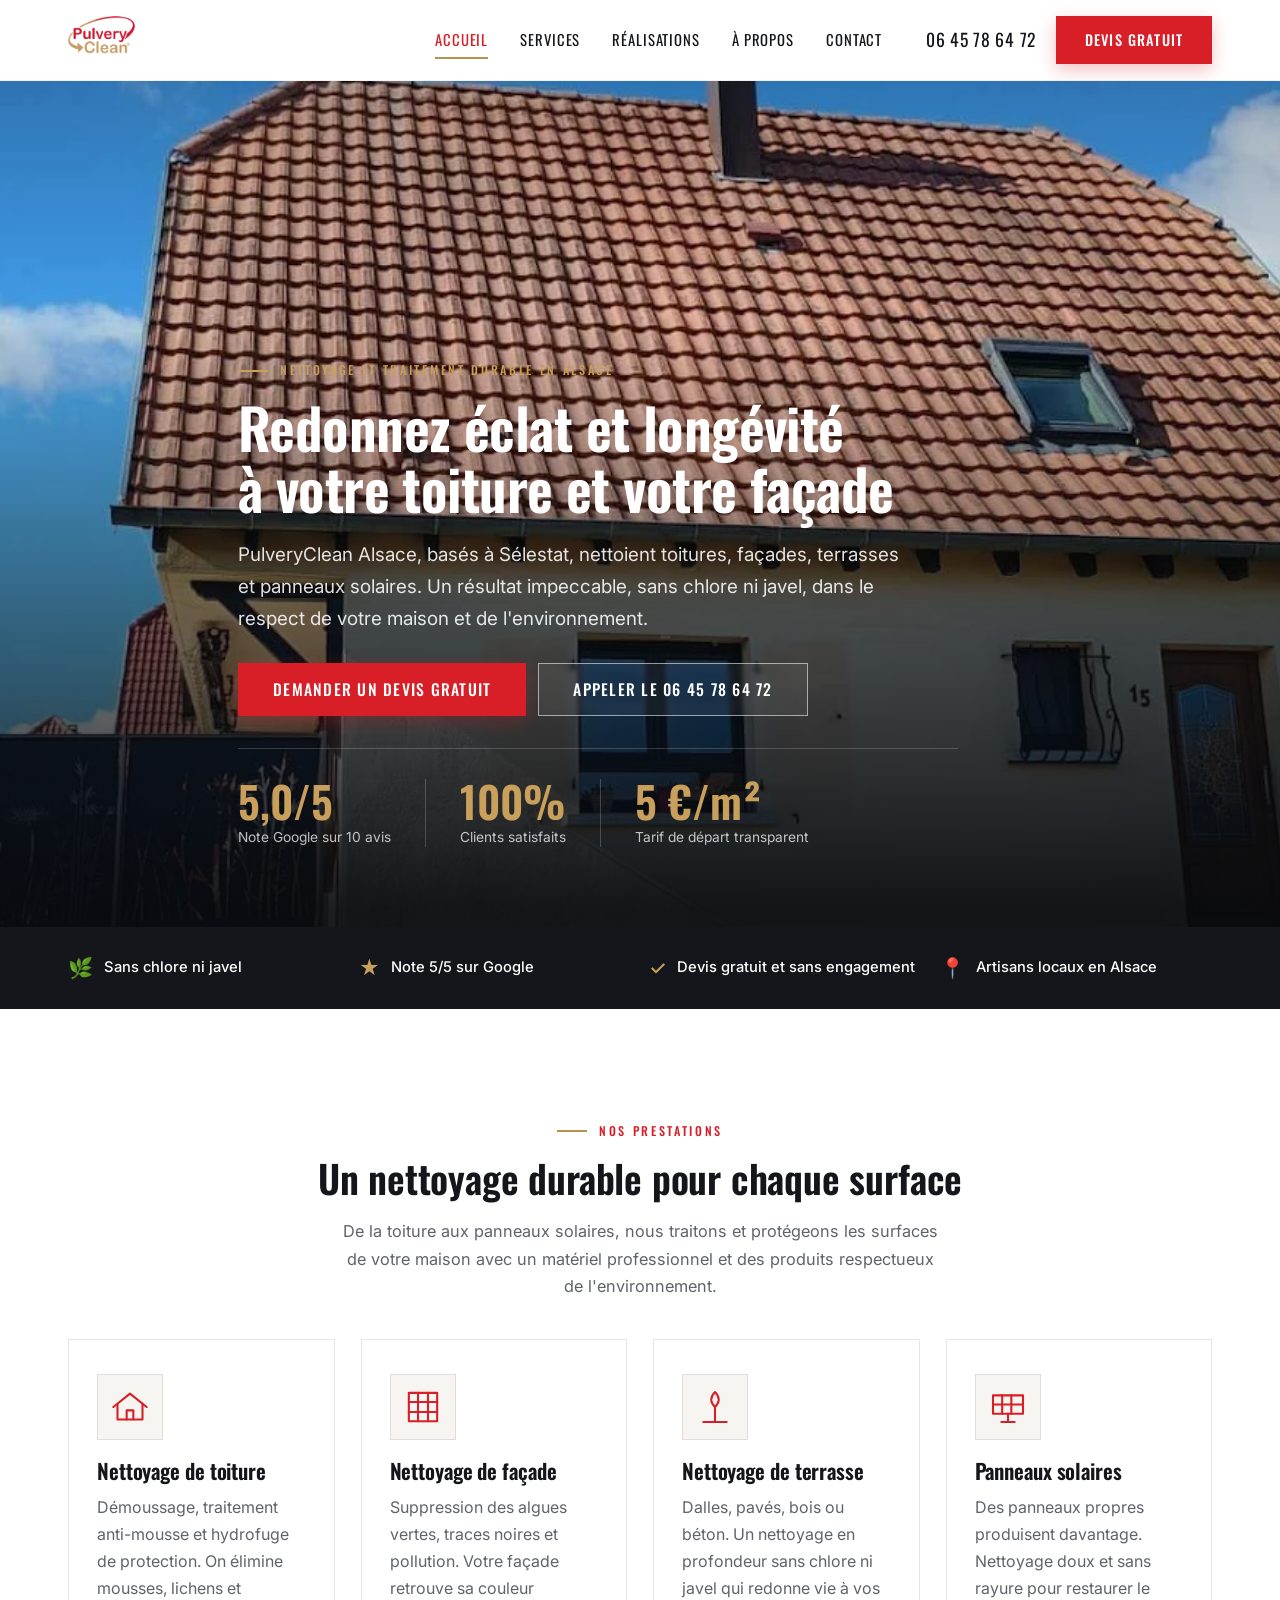
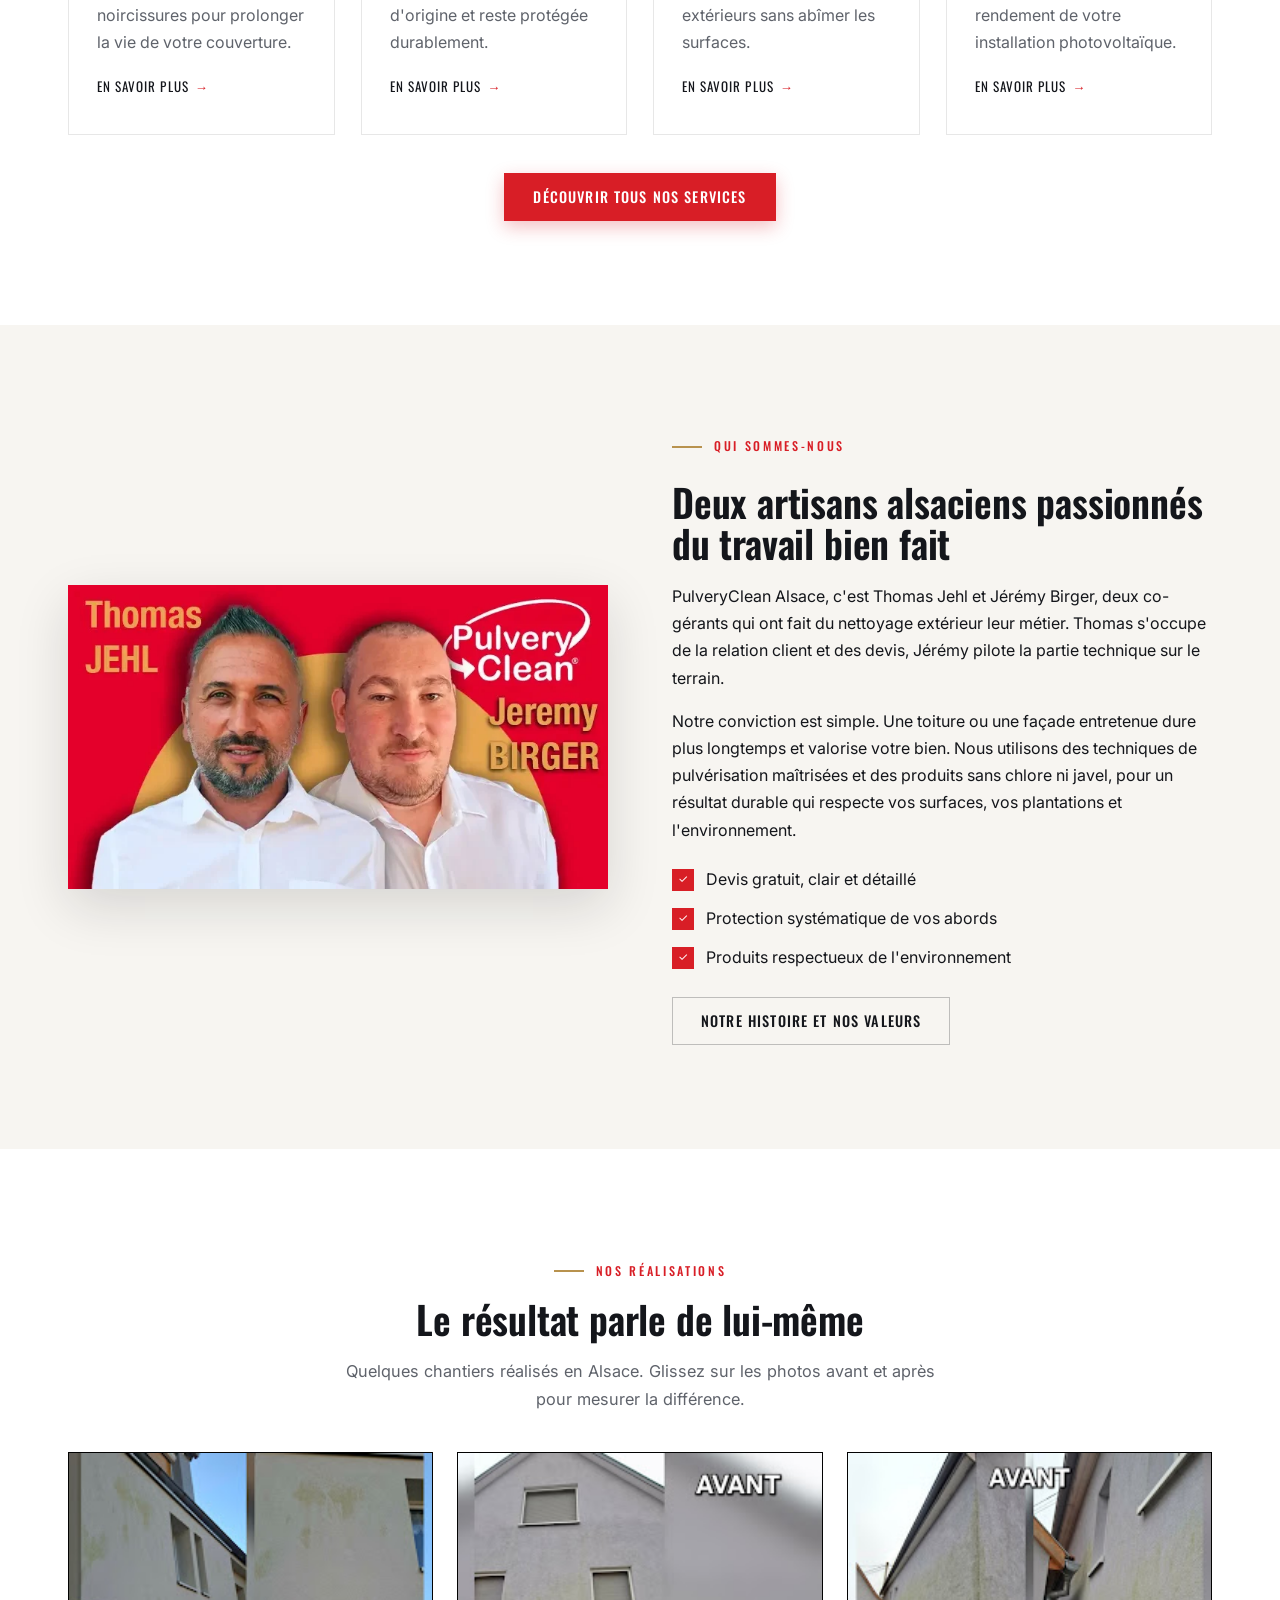
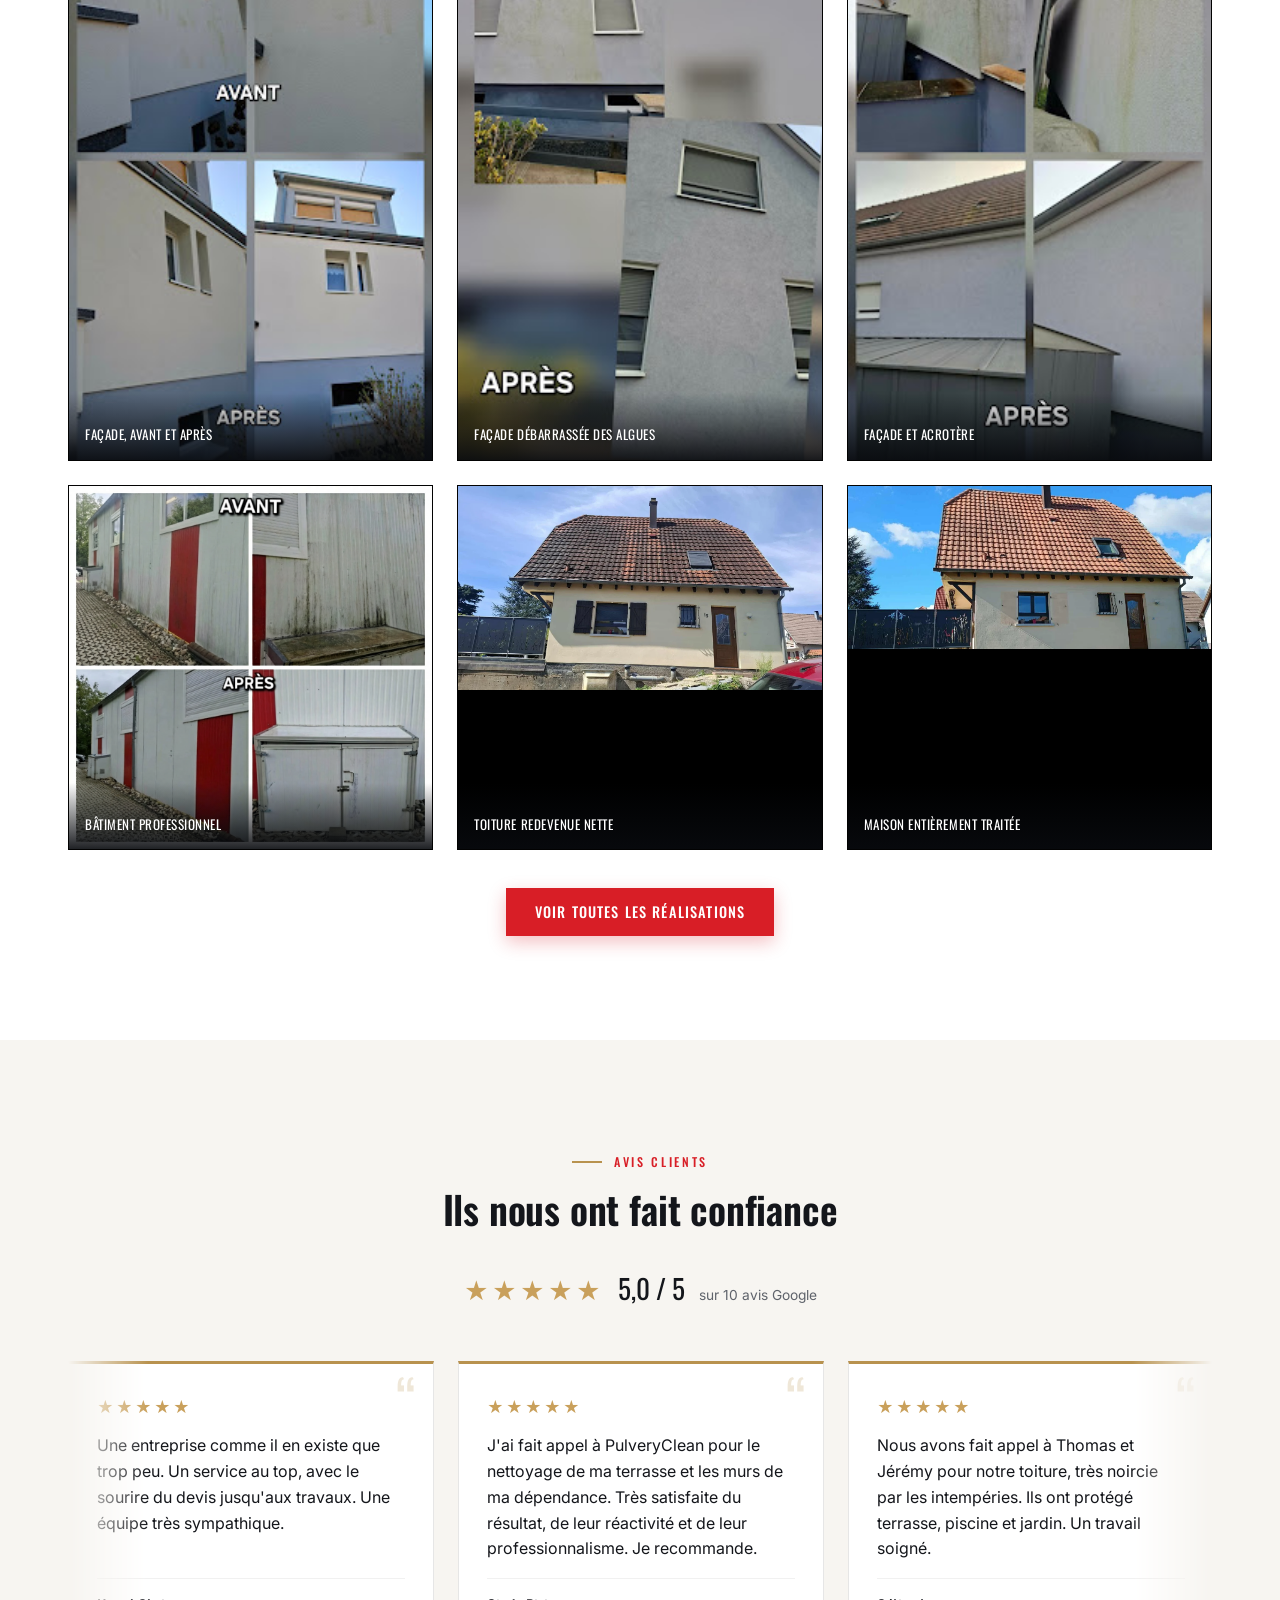
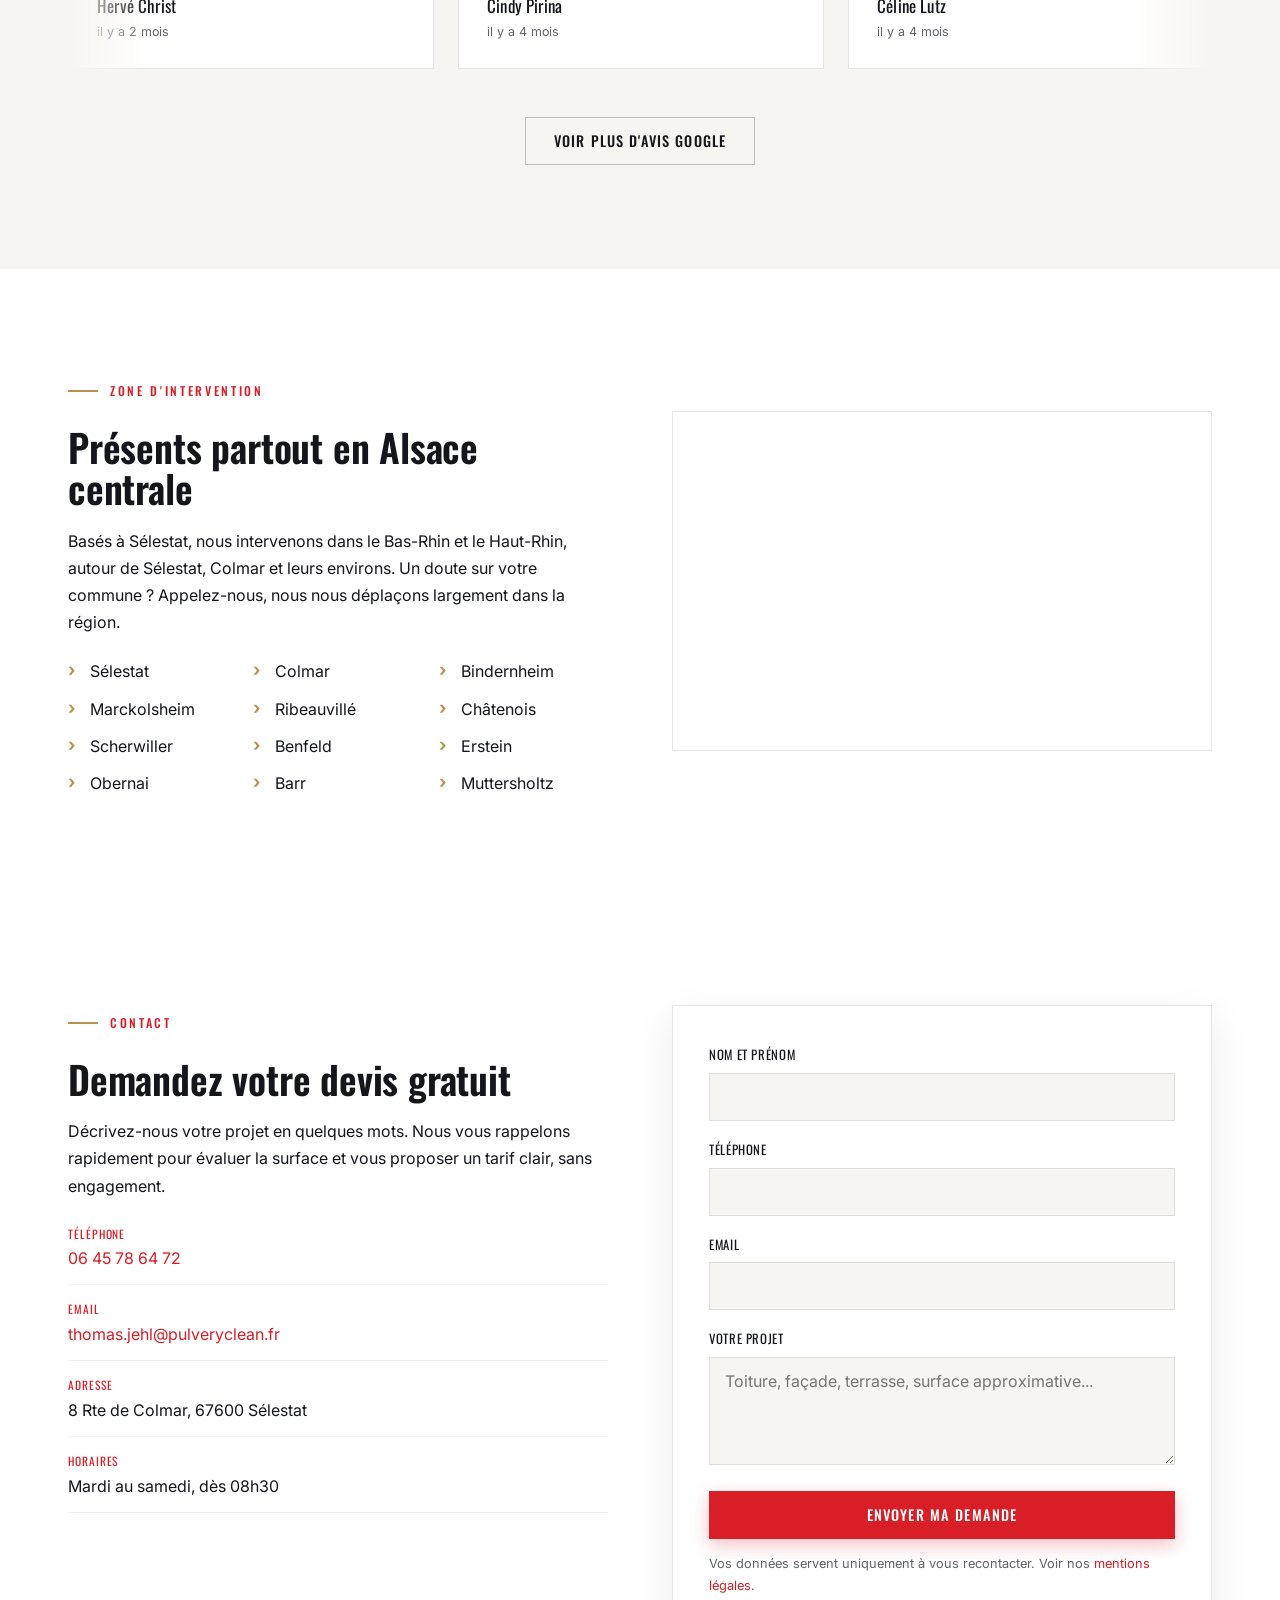
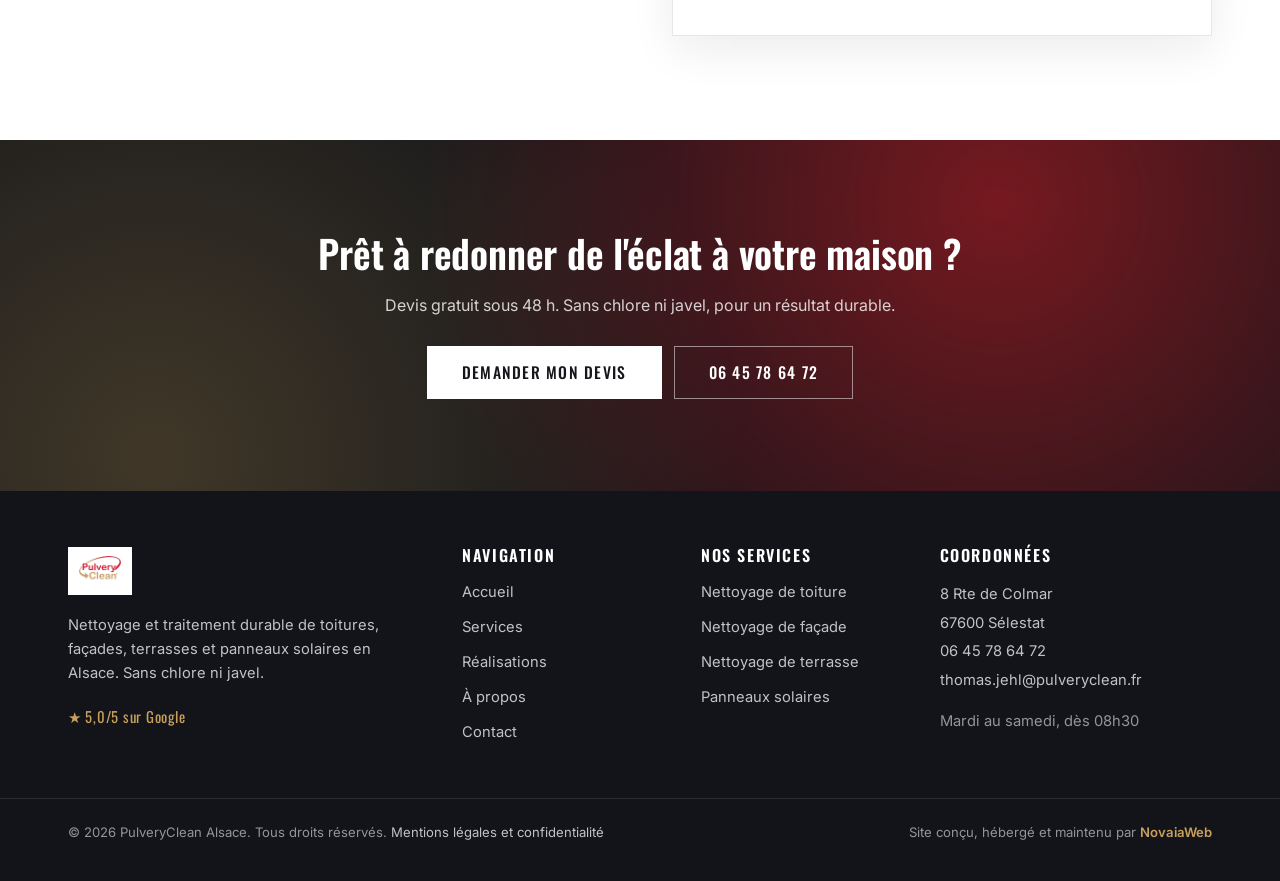
==== index.html @ cad44f6f "Site vitrine PulveryClean Alsace Site multipage premium (accueil, services, realisations, a propos, " ====
<!DOCTYPE html>
<html lang="fr">
<head>
<meta charset="utf-8">
<meta name="viewport" content="width=device-width, initial-scale=1">
<script>document.documentElement.classList.add('js');</script>

<title>Nettoyage de façade et toiture à Sélestat | PulveryClean Alsace</title>
<meta name="description" content="PulveryClean Alsace nettoie façades, toitures, terrasses et panneaux solaires en Alsace. Sans chlore ni javel, résultat durable. Note 5/5 Google. Devis gratuit au 06 45 78 64 72.">
<link rel="canonical" href="https://pulveryclean-alsace.fr/">
<meta name="robots" content="index, follow">
<meta name="author" content="PulveryClean Alsace">
<meta name="theme-color" content="#ffffff">
<link rel="alternate" hreflang="fr" href="https://pulveryclean-alsace.fr/">

<meta property="og:type" content="website">
<meta property="og:locale" content="fr_FR">
<meta property="og:site_name" content="PulveryClean Alsace">
<meta property="og:title" content="Nettoyage de façade et toiture à Sélestat | PulveryClean Alsace">
<meta property="og:description" content="Nettoyage durable de toitures, façades, terrasses et panneaux solaires en Alsace. Sans chlore ni javel. Devis gratuit.">
<meta property="og:url" content="https://pulveryclean-alsace.fr/">
<meta property="og:image" content="https://pulveryclean-alsace.fr/images/9.webp">
<meta name="twitter:card" content="summary_large_image">
<meta name="twitter:title" content="Nettoyage de façade et toiture à Sélestat | PulveryClean Alsace">
<meta name="twitter:description" content="Nettoyage durable de toitures, façades, terrasses et panneaux solaires en Alsace. Sans chlore ni javel.">
<meta name="twitter:image" content="https://pulveryclean-alsace.fr/images/9.webp">

<link rel="icon" type="image/svg+xml" href="favicon.svg">
<link rel="alternate icon" href="images/logo.webp">
<link rel="apple-touch-icon" href="images/logo.webp">

<link rel="preconnect" href="https://fonts.googleapis.com">
<link rel="preconnect" href="https://fonts.gstatic.com" crossorigin>
<link href="https://fonts.googleapis.com/css2?family=Oswald:wght@400;500;600;700&family=Inter:wght@400;500;600;700&display=swap" rel="stylesheet">

<link rel="stylesheet" href="css/style-mobile.css">
<link rel="stylesheet" href="css/style-desktop.css" media="(min-width: 1024px)">

<script type="application/ld+json">
{
  "@context": "https://schema.org",
  "@type": "HomeAndConstructionBusiness",
  "@id": "https://pulveryclean-alsace.fr/#business",
  "name": "PulveryClean Alsace",
  "image": "https://pulveryclean-alsace.fr/images/9.webp",
  "logo": "https://pulveryclean-alsace.fr/images/logo.webp",
  "url": "https://pulveryclean-alsace.fr/",
  "telephone": "+33645786472",
  "email": "thomas.jehl@pulveryclean.fr",
  "priceRange": "À partir de 5€/m²",
  "description": "Nettoyage et traitement durable de toitures, façades, terrasses et panneaux solaires en Alsace, sans chlore ni javel.",
  "address": {
    "@type": "PostalAddress",
    "streetAddress": "8 Route de Colmar",
    "addressLocality": "Sélestat",
    "postalCode": "67600",
    "addressRegion": "Grand Est",
    "addressCountry": "FR"
  },
  "geo": {
    "@type": "GeoCoordinates",
    "latitude": 48.2594,
    "longitude": 7.4538
  },
  "areaServed": [
    { "@type": "City", "name": "Sélestat" },
    { "@type": "City", "name": "Colmar" },
    { "@type": "City", "name": "Bindernheim" },
    { "@type": "City", "name": "Marckolsheim" },
    { "@type": "City", "name": "Ribeauvillé" },
    { "@type": "City", "name": "Benfeld" },
    { "@type": "City", "name": "Erstein" },
    { "@type": "City", "name": "Obernai" }
  ],
  "openingHoursSpecification": [
    {
      "@type": "OpeningHoursSpecification",
      "dayOfWeek": ["Tuesday", "Wednesday", "Thursday", "Friday", "Saturday"],
      "opens": "08:30",
      "closes": "18:30"
    }
  ],
  "aggregateRating": {
    "@type": "AggregateRating",
    "ratingValue": "5.0",
    "reviewCount": "10",
    "bestRating": "5",
    "worstRating": "1"
  },
  "review": [
    {
      "@type": "Review",
      "author": { "@type": "Person", "name": "Hervé Christ" },
      "datePublished": "2026-04-01",
      "reviewRating": { "@type": "Rating", "ratingValue": "5", "bestRating": "5" },
      "reviewBody": "Une entreprise comme il en existe que trop peu. Un service au top, avec le sourire du devis jusqu'aux travaux. Une équipe très sympathique."
    },
    {
      "@type": "Review",
      "author": { "@type": "Person", "name": "Cindy Pirina" },
      "datePublished": "2026-02-01",
      "reviewRating": { "@type": "Rating", "ratingValue": "5", "bestRating": "5" },
      "reviewBody": "J'ai fait appel à PulveryClean Alsace pour le nettoyage de ma terrasse et les murs de ma dépendance. Très satisfaite du résultat, de leur réactivité et de leur professionnalisme. Je recommande fortement."
    },
    {
      "@type": "Review",
      "author": { "@type": "Person", "name": "Céline Lutz" },
      "datePublished": "2025-08-01",
      "reviewRating": { "@type": "Rating", "ratingValue": "5", "bestRating": "5" },
      "reviewBody": "Nous avons fait appel à Thomas et Jérémy pour le nettoyage de notre toiture très noircie par les intempéries. Ils ont protégé terrasse, piscine et jardin. Un travail soigné."
    }
  ]
}
</script>
<script type="application/ld+json">
{
  "@context": "https://schema.org",
  "@type": "WebSite",
  "name": "PulveryClean Alsace",
  "url": "https://pulveryclean-alsace.fr/",
  "inLanguage": "fr-FR"
}
</script>
</head>
<body>

<a class="skip-link" href="#contenu">Aller au contenu principal</a>

<header class="site-header" id="siteHeader">
  <div class="container header-inner">
    <a href="/" class="brand" aria-label="PulveryClean Alsace, retour à l'accueil">
      <img src="images/logo.webp" alt="Logo PulveryClean Alsace, nettoyage de façade et toiture en Alsace" width="156" height="50" class="brand-logo">
    </a>

    <input type="checkbox" id="navToggle" class="nav-toggle" hidden>
    <nav class="main-nav" id="mainNav" aria-label="Navigation principale">
      <ul class="nav-list">
        <li><a href="/" class="nav-link is-active" aria-current="page">Accueil</a></li>
        <li><a href="/services" class="nav-link">Services</a></li>
        <li><a href="/realisations" class="nav-link">Réalisations</a></li>
        <li><a href="/a-propos" class="nav-link">À propos</a></li>
        <li><a href="/contact" class="nav-link">Contact</a></li>
      </ul>
      <div class="nav-actions">
        <a href="tel:+33645786472" class="nav-phone">06 45 78 64 72</a>
        <a href="/contact" class="btn btn-primary nav-cta">Devis gratuit</a>
      </div>
    </nav>
    <label for="navToggle" class="burger" id="burger" role="button" tabindex="0" aria-label="Ouvrir le menu" aria-controls="mainNav" aria-expanded="false">
      <span></span><span></span><span></span>
    </label>
  </div>
</header>

<main id="contenu">

  <!-- HERO -->
  <section class="hero" aria-label="Présentation">
    <div class="hero-media">
      <img src="images/9.webp" alt="Maison en Alsace avec toiture et façade nettoyées par PulveryClean Alsace" width="1366" height="607" fetchpriority="high">
    </div>
    <div class="hero-overlay"></div>
    <div class="container hero-content">
      <p class="hero-eyebrow">Nettoyage et traitement durable en Alsace</p>
      <h1 class="hero-title"><span class="line">Redonnez éclat et longévité</span><span class="line">à votre toiture et votre façade</span></h1>
      <p class="hero-lead">PulveryClean Alsace, basés à Sélestat, nettoient toitures, façades, terrasses et panneaux solaires. Un résultat impeccable, sans chlore ni javel, dans le respect de votre maison et de l'environnement.</p>
      <div class="hero-cta">
        <a href="/contact" class="btn btn-primary btn-lg">Demander un devis gratuit</a>
        <a href="tel:+33645786472" class="btn btn-ghost btn-lg">Appeler le 06 45 78 64 72</a>
      </div>
      <ul class="hero-stats">
        <li><strong>5,0/5</strong><span>Note Google sur 10 avis</span></li>
        <li><strong>100%</strong><span>Clients satisfaits</span></li>
        <li><strong>5&nbsp;€/m²</strong><span>Tarif de départ transparent</span></li>
      </ul>
    </div>
  </section>

  <!-- BANDEAU CONFIANCE -->
  <section class="trust-bar" aria-label="Nos engagements">
    <div class="container trust-grid">
      <div class="trust-item reveal">
        <span class="trust-icon" aria-hidden="true">🌿</span>
        <p>Sans chlore ni javel</p>
      </div>
      <div class="trust-item reveal">
        <span class="trust-icon" aria-hidden="true">★</span>
        <p>Note 5/5 sur Google</p>
      </div>
      <div class="trust-item reveal">
        <span class="trust-icon" aria-hidden="true">✓</span>
        <p>Devis gratuit et sans engagement</p>
      </div>
      <div class="trust-item reveal">
        <span class="trust-icon" aria-hidden="true">📍</span>
        <p>Artisans locaux en Alsace</p>
      </div>
    </div>
  </section>

  <!-- SERVICES -->
  <section class="section services" id="services" aria-labelledby="services-title">
    <div class="container">
      <header class="section-head reveal">
        <p class="eyebrow">Nos prestations</p>
        <h2 class="section-title" id="services-title">Un nettoyage durable pour chaque surface</h2>
        <p class="section-sub">De la toiture aux panneaux solaires, nous traitons et protégeons les surfaces de votre maison avec un matériel professionnel et des produits respectueux de l'environnement.</p>
      </header>

      <div class="cards-grid">
        <article class="card reveal">
          <span class="card-icon" aria-hidden="true">
            <svg viewBox="0 0 48 48" width="40" height="40" fill="none" stroke="currentColor" stroke-width="2.5" stroke-linecap="round" stroke-linejoin="round"><path d="M4 24 24 8l20 16"/><path d="M9 21v18h30V21"/><path d="M20 39V28h8v11"/></svg>
          </span>
          <h3>Nettoyage de toiture</h3>
          <p>Démoussage, traitement anti-mousse et hydrofuge de protection. On élimine mousses, lichens et noircissures pour prolonger la vie de votre couverture.</p>
          <a href="/services#toiture" class="card-link">En savoir plus</a>
        </article>

        <article class="card reveal">
          <span class="card-icon" aria-hidden="true">
            <svg viewBox="0 0 48 48" width="40" height="40" fill="none" stroke="currentColor" stroke-width="2.5" stroke-linecap="round" stroke-linejoin="round"><rect x="7" y="7" width="34" height="34"/><path d="M7 18h34M7 30h34M18 7v34M30 7v34"/></svg>
          </span>
          <h3>Nettoyage de façade</h3>
          <p>Suppression des algues vertes, traces noires et pollution. Votre façade retrouve sa couleur d'origine et reste protégée durablement.</p>
          <a href="/services#facade" class="card-link">En savoir plus</a>
        </article>

        <article class="card reveal">
          <span class="card-icon" aria-hidden="true">
            <svg viewBox="0 0 48 48" width="40" height="40" fill="none" stroke="currentColor" stroke-width="2.5" stroke-linecap="round" stroke-linejoin="round"><path d="M24 6c6 6 6 12 0 18-6-6-6-12 0-18Z"/><path d="M24 24v18M10 42h28"/></svg>
          </span>
          <h3>Nettoyage de terrasse</h3>
          <p>Dalles, pavés, bois ou béton. Un nettoyage en profondeur sans chlore ni javel qui redonne vie à vos extérieurs sans abîmer les surfaces.</p>
          <a href="/services#terrasse" class="card-link">En savoir plus</a>
        </article>

        <article class="card reveal">
          <span class="card-icon" aria-hidden="true">
            <svg viewBox="0 0 48 48" width="40" height="40" fill="none" stroke="currentColor" stroke-width="2.5" stroke-linecap="round" stroke-linejoin="round"><rect x="6" y="10" width="36" height="22"/><path d="M6 21h36M17 10v22M28 10v22M24 32v10M16 42h16"/></svg>
          </span>
          <h3>Panneaux solaires</h3>
          <p>Des panneaux propres produisent davantage. Nettoyage doux et sans rayure pour restaurer le rendement de votre installation photovoltaïque.</p>
          <a href="/services#panneaux" class="card-link">En savoir plus</a>
        </article>
      </div>

      <div class="section-cta reveal">
        <a href="/services" class="btn btn-primary">Découvrir tous nos services</a>
      </div>
    </div>
  </section>

  <!-- A PROPOS -->
  <section class="section about-home" id="apropos" aria-labelledby="about-title">
    <div class="container split">
      <div class="split-media reveal">
        <img src="images/5.webp" alt="Thomas Jehl et Jérémy Birger, co-gérants de PulveryClean Alsace" width="724" height="408" loading="lazy">
      </div>
      <div class="split-content reveal">
        <p class="eyebrow">Qui sommes-nous</p>
        <h2 class="section-title" id="about-title">Deux artisans alsaciens passionnés du travail bien fait</h2>
        <p>PulveryClean Alsace, c'est Thomas Jehl et Jérémy Birger, deux co-gérants qui ont fait du nettoyage extérieur leur métier. Thomas s'occupe de la relation client et des devis, Jérémy pilote la partie technique sur le terrain.</p>
        <p>Notre conviction est simple. Une toiture ou une façade entretenue dure plus longtemps et valorise votre bien. Nous utilisons des techniques de pulvérisation maîtrisées et des produits sans chlore ni javel, pour un résultat durable qui respecte vos surfaces, vos plantations et l'environnement.</p>
        <ul class="check-list">
          <li>Devis gratuit, clair et détaillé</li>
          <li>Protection systématique de vos abords</li>
          <li>Produits respectueux de l'environnement</li>
        </ul>
        <a href="/a-propos" class="btn btn-outline">Notre histoire et nos valeurs</a>
      </div>
    </div>
  </section>

  <!-- REALISATIONS -->
  <section class="section gallery-home" id="realisations" aria-labelledby="gallery-title">
    <div class="container">
      <header class="section-head reveal">
        <p class="eyebrow">Nos réalisations</p>
        <h2 class="section-title" id="gallery-title">Le résultat parle de lui-même</h2>
        <p class="section-sub">Quelques chantiers réalisés en Alsace. Glissez sur les photos avant et après pour mesurer la différence.</p>
      </header>

      <div class="gallery-grid">
        <figure class="gallery-item reveal">
          <img src="images/1.jpg" alt="Avant après nettoyage de façade par PulveryClean Alsace en Alsace" width="800" height="600" loading="lazy">
          <figcaption>Façade, avant et après</figcaption>
        </figure>
        <figure class="gallery-item reveal">
          <img src="images/2.jpg" alt="Façade ravalée et nettoyée par PulveryClean en Alsace" width="800" height="600" loading="lazy">
          <figcaption>Façade débarrassée des algues</figcaption>
        </figure>
        <figure class="gallery-item reveal">
          <img src="images/3.jpg" alt="Nettoyage de façade et toiture avant après à Sélestat" width="800" height="600" loading="lazy">
          <figcaption>Façade et acrotère</figcaption>
        </figure>
        <figure class="gallery-item reveal">
          <img src="images/4.webp" alt="Nettoyage de bâtiment et bardage industriel en Alsace" width="800" height="600" loading="lazy">
          <figcaption>Bâtiment professionnel</figcaption>
        </figure>
        <figure class="gallery-item reveal">
          <img src="images/7.webp" alt="Maison avec toiture nettoyée par PulveryClean Alsace" width="800" height="450" loading="lazy">
          <figcaption>Toiture redevenue nette</figcaption>
        </figure>
        <figure class="gallery-item reveal">
          <img src="images/9.webp" alt="Maison alsacienne après nettoyage de toiture et façade" width="800" height="450" loading="lazy">
          <figcaption>Maison entièrement traitée</figcaption>
        </figure>
      </div>

      <div class="section-cta reveal">
        <a href="/realisations" class="btn btn-primary">Voir toutes les réalisations</a>
      </div>
    </div>
  </section>

  <!-- AVIS -->
  <section class="section reviews" id="avis" aria-labelledby="reviews-title">
    <div class="container">
      <header class="section-head reveal">
        <p class="eyebrow">Avis clients</p>
        <h2 class="section-title" id="reviews-title">Ils nous ont fait confiance</h2>
        <div class="reviews-score" aria-label="Note moyenne de 5 sur 5 sur Google">
          <span class="score-stars" aria-hidden="true">★★★★★</span>
          <span class="score-value">5,0 / 5</span>
          <span class="score-meta">sur 10 avis Google</span>
        </div>
      </header>

      <div class="reviews-marquee reveal" aria-label="Avis clients PulveryClean Alsace">
        <div class="reviews-track">
          <article class="review-card">
            <span class="review-card-stars" aria-hidden="true">★★★★★</span>
            <p class="review-card-text">Une entreprise comme il en existe que trop peu. Un service au top, avec le sourire du devis jusqu'aux travaux. Une équipe très sympathique.</p>
            <p class="review-card-foot"><span class="review-card-author">Hervé Christ</span><span class="review-card-date">il y a 2 mois</span></p>
          </article>
          <article class="review-card">
            <span class="review-card-stars" aria-hidden="true">★★★★★</span>
            <p class="review-card-text">J'ai fait appel à PulveryClean pour le nettoyage de ma terrasse et les murs de ma dépendance. Très satisfaite du résultat, de leur réactivité et de leur professionnalisme. Je recommande.</p>
            <p class="review-card-foot"><span class="review-card-author">Cindy Pirina</span><span class="review-card-date">il y a 4 mois</span></p>
          </article>
          <article class="review-card">
            <span class="review-card-stars" aria-hidden="true">★★★★★</span>
            <p class="review-card-text">Nous avons fait appel à Thomas et Jérémy pour notre toiture, très noircie par les intempéries. Ils ont protégé terrasse, piscine et jardin. Un travail soigné.</p>
            <p class="review-card-foot"><span class="review-card-author">Céline Lutz</span><span class="review-card-date">il y a 4 mois</span></p>
          </article>
          <article class="review-card">
            <span class="review-card-stars" aria-hidden="true">★★★★★</span>
            <p class="review-card-text">Merci à PulveryClean Alsace. Mon restaurant a fait peau neuve. Ils sont intervenus rapidement pour nettoyer la terrasse. Le résultat est propre.</p>
            <p class="review-card-foot"><span class="review-card-author">Ahcene Adrrar</span><span class="review-card-date">il y a 4 mois</span></p>
          </article>
          <article class="review-card">
            <span class="review-card-stars" aria-hidden="true">★★★★★</span>
            <p class="review-card-text">Excellent professionnel. Tous les objectifs sont atteints, nettoyage de façade, toiture et murs. Résultat magnifique. Je conseille fortement cette enseigne.</p>
            <p class="review-card-foot"><span class="review-card-author">Dany Day</span><span class="review-card-date">il y a 4 mois</span></p>
          </article>
          <article class="review-card">
            <span class="review-card-stars" aria-hidden="true">★★★★★</span>
            <p class="review-card-text">Travail sérieux et soigné, équipe professionnelle et efficace. Résultat conforme aux attentes. Je recommande PulveryClean Alsace.</p>
            <p class="review-card-foot"><span class="review-card-author">Kevin Waltzer</span><span class="review-card-date">il y a 4 mois</span></p>
          </article>
          <article class="review-card">
            <span class="review-card-stars" aria-hidden="true">★★★★★</span>
            <p class="review-card-text">Très contente du résultat final sur le traitement de ma façade. Entreprise sérieuse et professionnelle.</p>
            <p class="review-card-foot"><span class="review-card-author">Angelique Petit</span><span class="review-card-date">il y a 4 mois</span></p>
          </article>
          <article class="review-card">
            <span class="review-card-stars" aria-hidden="true">★★★★★</span>
            <p class="review-card-text">Un travail de qualité et bien soigné, on apprécie vraiment.</p>
            <p class="review-card-foot"><span class="review-card-author">Livaï</span><span class="review-card-date">il y a 4 mois</span></p>
          </article>
          <article class="review-card">
            <span class="review-card-stars" aria-hidden="true">★★★★★</span>
            <p class="review-card-text">Très satisfaite du nettoyage de ma façade. L'équipe est intervenue rapidement, avec beaucoup de sérieux et de professionnalisme.</p>
            <p class="review-card-foot"><span class="review-card-author">Florence Conrath</span><span class="review-card-date">il y a 2 mois</span></p>
          </article>
          <article class="review-card">
            <span class="review-card-stars" aria-hidden="true">★★★★★</span>
            <p class="review-card-text">Travail très professionnel, résultat impeccable. Équipe sérieuse et efficace. Je recommande sans hésiter.</p>
            <p class="review-card-foot"><span class="review-card-author">Océane Schmitt</span><span class="review-card-date">il y a 2 mois</span></p>
          </article>

          <article class="review-card" aria-hidden="true">
            <span class="review-card-stars">★★★★★</span>
            <p class="review-card-text">Une entreprise comme il en existe que trop peu. Un service au top, avec le sourire du devis jusqu'aux travaux. Une équipe très sympathique.</p>
            <p class="review-card-foot"><span class="review-card-author">Hervé Christ</span><span class="review-card-date">il y a 2 mois</span></p>
          </article>
          <article class="review-card" aria-hidden="true">
            <span class="review-card-stars">★★★★★</span>
            <p class="review-card-text">J'ai fait appel à PulveryClean pour le nettoyage de ma terrasse et les murs de ma dépendance. Très satisfaite du résultat, de leur réactivité et de leur professionnalisme. Je recommande.</p>
            <p class="review-card-foot"><span class="review-card-author">Cindy Pirina</span><span class="review-card-date">il y a 4 mois</span></p>
          </article>
          <article class="review-card" aria-hidden="true">
            <span class="review-card-stars">★★★★★</span>
            <p class="review-card-text">Nous avons fait appel à Thomas et Jérémy pour notre toiture, très noircie par les intempéries. Ils ont protégé terrasse, piscine et jardin. Un travail soigné.</p>
            <p class="review-card-foot"><span class="review-card-author">Céline Lutz</span><span class="review-card-date">il y a 4 mois</span></p>
          </article>
          <article class="review-card" aria-hidden="true">
            <span class="review-card-stars">★★★★★</span>
            <p class="review-card-text">Merci à PulveryClean Alsace. Mon restaurant a fait peau neuve. Ils sont intervenus rapidement pour nettoyer la terrasse. Le résultat est propre.</p>
            <p class="review-card-foot"><span class="review-card-author">Ahcene Adrrar</span><span class="review-card-date">il y a 4 mois</span></p>
          </article>
          <article class="review-card" aria-hidden="true">
            <span class="review-card-stars">★★★★★</span>
            <p class="review-card-text">Excellent professionnel. Tous les objectifs sont atteints, nettoyage de façade, toiture et murs. Résultat magnifique. Je conseille fortement cette enseigne.</p>
            <p class="review-card-foot"><span class="review-card-author">Dany Day</span><span class="review-card-date">il y a 4 mois</span></p>
          </article>
          <article class="review-card" aria-hidden="true">
            <span class="review-card-stars">★★★★★</span>
            <p class="review-card-text">Travail sérieux et soigné, équipe professionnelle et efficace. Résultat conforme aux attentes. Je recommande PulveryClean Alsace.</p>
            <p class="review-card-foot"><span class="review-card-author">Kevin Waltzer</span><span class="review-card-date">il y a 4 mois</span></p>
          </article>
          <article class="review-card" aria-hidden="true">
            <span class="review-card-stars">★★★★★</span>
            <p class="review-card-text">Très contente du résultat final sur le traitement de ma façade. Entreprise sérieuse et professionnelle.</p>
            <p class="review-card-foot"><span class="review-card-author">Angelique Petit</span><span class="review-card-date">il y a 4 mois</span></p>
          </article>
          <article class="review-card" aria-hidden="true">
            <span class="review-card-stars">★★★★★</span>
            <p class="review-card-text">Un travail de qualité et bien soigné, on apprécie vraiment.</p>
            <p class="review-card-foot"><span class="review-card-author">Livaï</span><span class="review-card-date">il y a 4 mois</span></p>
          </article>
          <article class="review-card" aria-hidden="true">
            <span class="review-card-stars">★★★★★</span>
            <p class="review-card-text">Très satisfaite du nettoyage de ma façade. L'équipe est intervenue rapidement, avec beaucoup de sérieux et de professionnalisme.</p>
            <p class="review-card-foot"><span class="review-card-author">Florence Conrath</span><span class="review-card-date">il y a 2 mois</span></p>
          </article>
          <article class="review-card" aria-hidden="true">
            <span class="review-card-stars">★★★★★</span>
            <p class="review-card-text">Travail très professionnel, résultat impeccable. Équipe sérieuse et efficace. Je recommande sans hésiter.</p>
            <p class="review-card-foot"><span class="review-card-author">Océane Schmitt</span><span class="review-card-date">il y a 2 mois</span></p>
          </article>
        </div>
      </div>

      <div class="section-cta reveal">
        <a href="https://www.google.com/search?sa=X&amp;sca_esv=c621deafa4352bcf&amp;hl=fr-FR&amp;q=PulveryClean%20Alsace%20Avis&amp;rldimm=3999566450253373488&amp;tbm=lcl#lkt=LocalPoiReviews" class="btn btn-outline" target="_blank" rel="noopener">Voir plus d'avis Google</a>
      </div>
    </div>
  </section>

  <!-- ZONE D'INTERVENTION -->
  <section class="section zone" id="zone" aria-labelledby="zone-title">
    <div class="container split">
      <div class="split-content reveal">
        <p class="eyebrow">Zone d'intervention</p>
        <h2 class="section-title" id="zone-title">Présents partout en Alsace centrale</h2>
        <p>Basés à Sélestat, nous intervenons dans le Bas-Rhin et le Haut-Rhin, autour de Sélestat, Colmar et leurs environs. Un doute sur votre commune ? Appelez-nous, nous nous déplaçons largement dans la région.</p>
        <ul class="zone-list">
          <li>Sélestat</li>
          <li>Colmar</li>
          <li>Bindernheim</li>
          <li>Marckolsheim</li>
          <li>Ribeauvillé</li>
          <li>Châtenois</li>
          <li>Scherwiller</li>
          <li>Benfeld</li>
          <li>Erstein</li>
          <li>Obernai</li>
          <li>Barr</li>
          <li>Muttersholtz</li>
        </ul>
      </div>
      <div class="split-media reveal">
        <iframe
          class="map-frame"
          title="Carte de la zone d'intervention de PulveryClean Alsace à Sélestat"
          src="https://www.google.com/maps?q=8+Route+de+Colmar+67600+S%C3%A9lestat&output=embed"
          loading="lazy"
          referrerpolicy="no-referrer-when-downgrade"></iframe>
      </div>
    </div>
  </section>

  <!-- CONTACT -->
  <section class="section contact-home" id="contact" aria-labelledby="contact-title">
    <div class="container split">
      <div class="split-content reveal">
        <p class="eyebrow">Contact</p>
        <h2 class="section-title" id="contact-title">Demandez votre devis gratuit</h2>
        <p>Décrivez-nous votre projet en quelques mots. Nous vous rappelons rapidement pour évaluer la surface et vous proposer un tarif clair, sans engagement.</p>
        <ul class="contact-coords">
          <li><span class="coord-label">Téléphone</span><a href="tel:+33645786472">06 45 78 64 72</a></li>
          <li><span class="coord-label">Email</span><a href="mailto:thomas.jehl@pulveryclean.fr">thomas.jehl@pulveryclean.fr</a></li>
          <li><span class="coord-label">Adresse</span>8 Rte de Colmar, 67600 Sélestat</li>
          <li><span class="coord-label">Horaires</span>Mardi au samedi, dès 08h30</li>
        </ul>
      </div>
      <div class="split-content reveal">
        <form class="contact-form" action="https://formsubmit.co/thomas.jehl@pulveryclean.fr" method="POST">
          <input type="hidden" name="_subject" value="Nouvelle demande de devis depuis le site PulveryClean Alsace">
          <input type="hidden" name="_template" value="table">
          <input type="hidden" name="_captcha" value="false">
          <input type="hidden" name="_next" value="https://pulveryclean-alsace.fr/contact?envoi=ok">
          <p class="form-hp" aria-hidden="true"><label>Ne pas remplir<input type="text" name="_honey" tabindex="-1" autocomplete="off"></label></p>

          <div class="field">
            <label for="h-nom">Nom et prénom</label>
            <input type="text" id="h-nom" name="nom" required autocomplete="name">
          </div>
          <div class="field">
            <label for="h-tel">Téléphone</label>
            <input type="tel" id="h-tel" name="telephone" required autocomplete="tel">
          </div>
          <div class="field">
            <label for="h-email">Email</label>
            <input type="email" id="h-email" name="email" required autocomplete="email">
          </div>
          <div class="field">
            <label for="h-message">Votre projet</label>
            <textarea id="h-message" name="message" rows="4" required placeholder="Toiture, façade, terrasse, surface approximative..."></textarea>
          </div>
          <button type="submit" class="btn btn-primary btn-block">Envoyer ma demande</button>
          <p class="form-note">Vos données servent uniquement à vous recontacter. Voir nos <a href="/mentions-legales">mentions légales</a>.</p>
        </form>
      </div>
    </div>
  </section>

  <!-- CTA FINAL -->
  <section class="cta-band" aria-label="Demander un devis">
    <div class="container cta-band-inner reveal">
      <h2>Prêt à redonner de l'éclat à votre maison ?</h2>
      <p>Devis gratuit sous 48 h. Sans chlore ni javel, pour un résultat durable.</p>
      <div class="cta-band-actions">
        <a href="/contact" class="btn btn-light btn-lg">Demander mon devis</a>
        <a href="tel:+33645786472" class="btn btn-ghost-light btn-lg">06 45 78 64 72</a>
      </div>
    </div>
  </section>

</main>

<footer class="site-footer">
  <div class="container footer-grid">
    <div class="footer-col footer-brand">
      <img src="images/logo.webp" alt="PulveryClean Alsace" width="170" height="55" class="footer-logo" loading="lazy">
      <p>Nettoyage et traitement durable de toitures, façades, terrasses et panneaux solaires en Alsace. Sans chlore ni javel.</p>
      <a href="https://www.google.com/search?sa=X&amp;sca_esv=c621deafa4352bcf&amp;hl=fr-FR&amp;q=PulveryClean%20Alsace%20Avis&amp;rldimm=3999566450253373488&amp;tbm=lcl#lkt=LocalPoiReviews" class="footer-google" target="_blank" rel="noopener">★ 5,0/5 sur Google</a>
    </div>
    <nav class="footer-col" aria-label="Plan du site">
      <h2 class="footer-title">Navigation</h2>
      <ul class="footer-links">
        <li><a href="/">Accueil</a></li>
        <li><a href="/services">Services</a></li>
        <li><a href="/realisations">Réalisations</a></li>
        <li><a href="/a-propos">À propos</a></li>
        <li><a href="/contact">Contact</a></li>
      </ul>
    </nav>
    <div class="footer-col">
      <h2 class="footer-title">Nos services</h2>
      <ul class="footer-links">
        <li><a href="/services#toiture">Nettoyage de toiture</a></li>
        <li><a href="/services#facade">Nettoyage de façade</a></li>
        <li><a href="/services#terrasse">Nettoyage de terrasse</a></li>
        <li><a href="/services#panneaux">Panneaux solaires</a></li>
      </ul>
    </div>
    <div class="footer-col footer-contact">
      <h2 class="footer-title">Coordonnées</h2>
      <address>
        8 Rte de Colmar<br>
        67600 Sélestat<br>
        <a href="tel:+33645786472">06 45 78 64 72</a><br>
        <a href="mailto:thomas.jehl@pulveryclean.fr">thomas.jehl@pulveryclean.fr</a>
      </address>
      <p class="footer-hours">Mardi au samedi, dès 08h30</p>
    </div>
  </div>
  <div class="footer-bottom">
    <div class="container footer-bottom-inner">
      <p>© 2026 PulveryClean Alsace. Tous droits réservés. <a href="/mentions-legales">Mentions légales et confidentialité</a></p>
      <p class="footer-credit">Site conçu, hébergé et maintenu par <a href="https://novaiaweb.com" target="_blank" rel="noopener">NovaiaWeb</a></p>
    </div>
  </div>
</footer>

<a href="tel:+33645786472" class="mobile-call" aria-label="Appeler PulveryClean Alsace au 06 45 78 64 72">
  <span class="mobile-call-icon" aria-hidden="true">📞</span> Appeler maintenant
</a>

<script src="js/script.js" defer></script>
</body>
</html>
---- css/style-mobile.css ----
/* =====================================================
   PulveryClean Alsace - Style mobile / base (premium)
   Mobile first. Le fichier desktop surcharge au dessus de 1024px.
   Charte : fond clair, accents rouge et dore (logo).
   ===================================================== */

:root {
  --red: #d81e26;
  --red-dark: #b3161d;
  --gold: #b8924e;
  --gold-soft: #c9a05b;
  --ink: #14161b;
  --ink-soft: #5f636b;
  --bg: #ffffff;
  --bg-alt: #f7f5f1;
  --bg-dark: #121419;
  --line: rgba(20, 22, 27, 0.10);
  --line-soft: rgba(20, 22, 27, 0.06);
  --white: #ffffff;

  --font-head: "Oswald", "Arial Narrow", sans-serif;
  --font-body: "Inter", system-ui, -apple-system, "Segoe UI", sans-serif;

  --container: 1240px;
  --shadow-soft: 0 14px 40px rgba(20, 22, 27, 0.08);
  --shadow-card: 0 18px 50px rgba(20, 22, 27, 0.14);
  --shadow-glow: 0 14px 34px rgba(216, 30, 38, 0.40);
  --ease: cubic-bezier(0.22, 0.61, 0.36, 1);
}

*,
*::before,
*::after { box-sizing: border-box; }

html { scroll-behavior: smooth; -webkit-text-size-adjust: 100%; }
@media (prefers-reduced-motion: reduce) { html { scroll-behavior: auto; } }

body {
  margin: 0;
  font-family: var(--font-body);
  color: var(--ink);
  background: var(--bg);
  font-size: 16px;
  line-height: 1.7;
  -webkit-font-smoothing: antialiased;
  text-rendering: optimizeLegibility;
  overflow-x: hidden;
}

img { max-width: 100%; height: auto; display: block; }
a { color: var(--red); text-decoration: none; transition: color 0.2s ease; }
a:hover { color: var(--red-dark); }

h1, h2, h3 {
  font-family: var(--font-head);
  font-weight: 600;
  line-height: 1.08;
  margin: 0 0 0.5em;
  letter-spacing: -0.005em;
  color: var(--ink);
}

p { margin: 0 0 1rem; }
ul { margin: 0; padding: 0; list-style: none; }

:focus-visible { outline: 3px solid rgba(216, 30, 38, 0.45); outline-offset: 2px; }

.container { width: 100%; max-width: var(--container); margin: 0 auto; padding: 0 22px; }
.container.narrow { max-width: 820px; }

[id] { scroll-margin-top: 86px; }

.skip-link {
  position: absolute; left: -999px; top: 0;
  background: var(--ink); color: #fff; padding: 10px 16px; z-index: 300;
}
.skip-link:focus { left: 10px; top: 10px; color: #fff; }

/* ============ Typo utilitaires ============ */
.eyebrow,
.hero-eyebrow {
  display: inline-flex;
  align-items: center;
  gap: 12px;
  font-family: var(--font-head);
  text-transform: uppercase;
  letter-spacing: 0.22em;
  font-size: 0.76rem;
  font-weight: 500;
  color: var(--red);
  margin: 0 0 1rem;
}
.eyebrow::before,
.hero-eyebrow::before {
  content: "";
  width: 30px;
  height: 2px;
  background: var(--gold);
  display: inline-block;
}

.section-title { font-size: clamp(1.75rem, 6vw, 2.1rem); }
.section-sub { color: var(--ink-soft); max-width: 60ch; font-size: 1.02rem; }

.section { padding: 64px 0; }
.section-head { margin-bottom: 38px; text-align: center; }
.section-head .eyebrow { justify-content: center; }
.section-head .section-sub { margin-left: auto; margin-right: auto; }
.section-cta { margin-top: 38px; text-align: center; }

/* ============ Boutons ============ */
.btn {
  position: relative;
  display: inline-flex;
  align-items: center;
  justify-content: center;
  gap: 10px;
  font-family: var(--font-head);
  font-weight: 500;
  text-transform: uppercase;
  letter-spacing: 0.08em;
  font-size: 0.9rem;
  padding: 15px 28px;
  border: 1.5px solid transparent;
  border-radius: 0;
  cursor: pointer;
  overflow: hidden;
  transition: transform 0.25s var(--ease), box-shadow 0.25s var(--ease), background 0.25s ease, color 0.25s ease, border-color 0.25s ease;
  text-align: center;
  line-height: 1.1;
}
.btn::after {
  content: "";
  position: absolute;
  top: 0; left: -120%;
  width: 60%; height: 100%;
  background: linear-gradient(100deg, transparent, rgba(255, 255, 255, 0.35), transparent);
  transform: skewX(-18deg);
  transition: left 0.6s var(--ease);
}
.btn:hover::after { left: 130%; }

.btn-primary { background: var(--red); color: #fff; box-shadow: 0 6px 18px rgba(216, 30, 38, 0.28); }
.btn-primary:hover { background: var(--red-dark); color: #fff; transform: translateY(-3px); box-shadow: var(--shadow-glow); }

.btn-outline { background: transparent; color: var(--ink); border-color: rgba(20, 22, 27, 0.25); }
.btn-outline:hover { background: var(--ink); color: #fff; transform: translateY(-3px); border-color: var(--ink); }

.btn-ghost { background: rgba(255, 255, 255, 0.06); color: #fff; border-color: rgba(255, 255, 255, 0.55); backdrop-filter: blur(2px); }
.btn-ghost:hover { background: #fff; color: var(--ink); transform: translateY(-3px); }

.btn-light { background: #fff; color: var(--ink); }
.btn-light:hover { background: var(--gold); color: #fff; transform: translateY(-3px); }

.btn-ghost-light { background: transparent; color: #fff; border-color: rgba(255, 255, 255, 0.5); }
.btn-ghost-light:hover { background: #fff; color: var(--ink); transform: translateY(-3px); }

.btn-lg { padding: 17px 34px; font-size: 0.98rem; }
.btn-block { width: 100%; }

/* ============ Header ============ */
.site-header {
  position: sticky; top: 0; z-index: 100;
  background: rgba(255, 255, 255, 0.92);
  backdrop-filter: blur(12px);
  border-bottom: 1px solid var(--line-soft);
  transition: box-shadow 0.3s ease, background 0.3s ease;
}
.site-header.scrolled { box-shadow: var(--shadow-soft); background: rgba(255, 255, 255, 0.97); }

.header-inner { display: flex; align-items: center; justify-content: space-between; min-height: 66px; position: relative; }
.brand { display: inline-flex; align-items: center; }
.brand-logo { width: auto; height: 38px; }

.main-nav {
  display: none;
  position: absolute; top: 100%; left: 0; right: 0;
  background: #fff; flex-direction: column;
  padding: 10px 22px 24px;
  border-bottom: 1px solid var(--line);
  box-shadow: var(--shadow-soft);
}
.nav-toggle:checked ~ .main-nav { display: flex; animation: navDrop 0.3s var(--ease); }
@keyframes navDrop { from { opacity: 0; transform: translateY(-8px); } to { opacity: 1; transform: none; } }

.nav-list { display: flex; flex-direction: column; }
.nav-link {
  display: block; font-family: var(--font-head); text-transform: uppercase;
  letter-spacing: 0.06em; color: var(--ink);
  padding: 14px 4px; border-bottom: 1px solid var(--line-soft); font-size: 1.05rem;
}
.nav-link.is-active { color: var(--red); }

.nav-actions { display: flex; flex-direction: column; gap: 12px; margin-top: 18px; }
.nav-phone { font-family: var(--font-head); font-size: 1.3rem; color: var(--ink); text-align: center; letter-spacing: 0.04em; }
.nav-cta { width: 100%; }

.burger { display: flex; flex-direction: column; justify-content: center; gap: 5px; width: 46px; height: 46px; padding: 11px; cursor: pointer; }
.burger span { display: block; height: 2px; width: 100%; background: var(--ink); transition: transform 0.3s var(--ease), opacity 0.2s ease; }
.nav-toggle:checked ~ .burger span:nth-child(1) { transform: translateY(7px) rotate(45deg); }
.nav-toggle:checked ~ .burger span:nth-child(2) { opacity: 0; }
.nav-toggle:checked ~ .burger span:nth-child(3) { transform: translateY(-7px) rotate(-45deg); }

/* ============ Hero ============ */
.hero { position: relative; min-height: 90vh; display: flex; align-items: flex-end; overflow: hidden; color: #fff; }
.hero-media { position: absolute; inset: 0; z-index: 0; }
.hero-media img { width: 100%; height: 100%; object-fit: cover; object-position: center; }
.hero-overlay {
  position: absolute; inset: 0; z-index: 1;
  background:
    linear-gradient(to top, rgba(8, 10, 14, 0.92) 2%, rgba(8, 10, 14, 0.5) 38%, rgba(8, 10, 14, 0.1) 72%, rgba(8, 10, 14, 0.28) 100%);
}
.hero-content { position: relative; z-index: 2; padding-top: 96px; padding-bottom: 54px; }
.hero-eyebrow { color: var(--gold-soft); }
.hero-eyebrow::before { background: var(--gold-soft); }
.hero-title { font-size: clamp(2.1rem, 9vw, 2.7rem); font-weight: 600; color: #fff; margin-bottom: 20px; letter-spacing: -0.01em; }
.hero-title .line { display: block; }
.hero-lead { color: rgba(255, 255, 255, 0.88); max-width: 54ch; font-size: 1.06rem; }

.hero-cta { display: flex; flex-direction: column; gap: 12px; margin: 28px 0 32px; }

.hero-stats { display: flex; flex-wrap: wrap; gap: 18px 0; border-top: 1px solid rgba(255, 255, 255, 0.18); padding-top: 24px; }
.hero-stats li { display: flex; flex-direction: column; padding: 0 22px; flex: 1 1 30%; }
.hero-stats li:first-child { padding-left: 0; }
.hero-stats li + li { border-left: 1px solid rgba(255, 255, 255, 0.2); }
.hero-stats strong { font-family: var(--font-head); font-weight: 600; font-size: 1.9rem; color: var(--gold-soft); line-height: 1; }
.hero-stats span { font-size: 0.78rem; color: rgba(255, 255, 255, 0.74); margin-top: 6px; line-height: 1.35; }

/* ============ Bandeau confiance ============ */
.trust-bar { background: var(--ink); color: #fff; padding: 24px 0; }
.trust-grid { display: grid; grid-template-columns: 1fr 1fr; gap: 20px 18px; }
.trust-item { display: flex; align-items: center; gap: 11px; font-size: 0.92rem; font-weight: 500; }
.trust-item p { margin: 0; }
.trust-icon { color: var(--gold-soft); font-size: 1.25rem; flex-shrink: 0; }

/* ============ Cartes ============ */
.cards-grid { display: grid; grid-template-columns: 1fr; gap: 18px; }
.card {
  position: relative; background: #fff; border: 1px solid var(--line);
  padding: 34px 28px; transition: transform 0.3s var(--ease), box-shadow 0.3s var(--ease);
  overflow: hidden;
}
.card::before { content: ""; position: absolute; top: 0; left: 0; width: 100%; height: 3px; background: var(--red); transform: scaleX(0); transform-origin: left; transition: transform 0.35s var(--ease); }
.card:hover { transform: translateY(-6px); box-shadow: var(--shadow-card); }
.card:hover::before { transform: scaleX(1); }
.card-icon {
  display: inline-flex; align-items: center; justify-content: center;
  width: 66px; height: 66px; background: var(--bg-alt);
  border: 1px solid var(--line); color: var(--red); font-size: 1.7rem; margin-bottom: 20px;
  transition: background 0.3s ease, color 0.3s ease;
}
.card:hover .card-icon { background: var(--red); color: #fff; border-color: var(--red); }
.card h3 { font-size: 1.32rem; }
.card p { color: var(--ink-soft); margin-bottom: 16px; }
.card-link {
  font-family: var(--font-head); text-transform: uppercase; letter-spacing: 0.08em;
  font-size: 0.82rem; color: var(--ink); display: inline-flex; align-items: center; gap: 6px;
}
.card-link::after { content: "\2192"; color: var(--red); transition: transform 0.25s ease; }
.card-link:hover { color: var(--red); }
.card-link:hover::after { transform: translateX(4px); }

/* ============ Sections split ============ */
.split { display: flex; flex-direction: column; gap: 32px; }
.split-media { position: relative; }
.split-media img { width: 100%; }
.split-content .section-title { margin-top: 8px; }

.check-list { margin: 22px 0 26px; display: grid; gap: 12px; }
.check-list li { position: relative; padding-left: 34px; color: var(--ink); }
.check-list li::before {
  content: "\2713"; position: absolute; left: 0; top: 3px; color: #fff; background: var(--red);
  width: 22px; height: 22px; display: flex; align-items: center; justify-content: center; font-size: 0.72rem;
}

.about-home { background: var(--bg-alt); }

.founders { display: grid; gap: 16px; margin-top: 22px; }
.founder { background: #fff; border: 1px solid var(--line); border-left: 3px solid var(--gold); padding: 18px 20px; }
.founder h3 { font-size: 1.18rem; margin-bottom: 3px; }
.founder-role { color: var(--red); font-size: 0.82rem; text-transform: uppercase; letter-spacing: 0.06em; margin-bottom: 8px; font-family: var(--font-head); }
.founder p:last-child { margin-bottom: 0; color: var(--ink-soft); }

/* ============ Galerie ============ */
.gallery-grid { display: grid; grid-template-columns: 1fr; gap: 16px; }
.gallery-item { margin: 0; position: relative; overflow: hidden; border: 1px solid var(--line); background: #000; }
.gallery-item img { width: 100%; transition: transform 0.6s var(--ease); display: block; }
.gallery-item:hover img { transform: scale(1.06); }
.gallery-item figcaption {
  position: absolute; left: 0; right: 0; bottom: 0;
  background: linear-gradient(to top, rgba(8, 10, 14, 0.9), rgba(8, 10, 14, 0));
  color: #fff; font-family: var(--font-head); text-transform: uppercase; letter-spacing: 0.04em;
  font-size: 0.82rem; padding: 30px 16px 14px; display: flex; align-items: center; gap: 10px;
}
.tag { background: var(--red); color: #fff; font-size: 0.66rem; padding: 4px 9px; letter-spacing: 0.08em; }

.filters { display: flex; flex-wrap: wrap; gap: 10px; margin-bottom: 30px; justify-content: center; }
.filter {
  font-family: var(--font-head); text-transform: uppercase; letter-spacing: 0.06em; font-size: 0.8rem;
  padding: 10px 20px; background: #fff; border: 1px solid var(--line); color: var(--ink);
  cursor: pointer; border-radius: 0; transition: background 0.25s ease, color 0.25s ease, border-color 0.25s ease;
}
.filter:hover { border-color: var(--gold); color: var(--red); }
.filter.is-active { background: var(--red); color: #fff; border-color: var(--red); }
.gallery-empty { text-align: center; color: var(--ink-soft); padding: 30px 0; }

/* ============ Avis ============ */
.reviews { background: var(--bg-alt); }
.reviews-score { display: inline-flex; flex-direction: column; align-items: center; gap: 4px; margin-top: 16px; }
.score-stars { color: var(--gold-soft); font-size: 1.5rem; letter-spacing: 3px; }
.score-value { font-family: var(--font-head); font-size: 1.7rem; color: var(--ink); }
.score-meta { color: var(--ink-soft); font-size: 0.86rem; }

/* Carrousel d'avis (defilement horizontal continu) */
.reviews-marquee {
  position: relative;
  overflow: hidden;
  margin-top: 10px;
  -webkit-mask: linear-gradient(90deg, transparent, #000 7%, #000 93%, transparent);
  mask: linear-gradient(90deg, transparent, #000 7%, #000 93%, transparent);
}
.reviews-track {
  display: flex;
  width: max-content;
  padding: 10px 0;
  animation: reviewScroll 65s linear infinite;
}
.reviews-marquee:hover .reviews-track,
.reviews-track:focus-within { animation-play-state: paused; }
@keyframes reviewScroll {
  from { transform: translateX(-50%); }
  to { transform: translateX(0); }
}
.review-card {
  flex: 0 0 288px;
  margin-right: 18px;
  background: #fff;
  border: 1px solid var(--line);
  border-top: 3px solid var(--gold);
  padding: 26px 22px 22px;
  position: relative;
  display: flex;
  flex-direction: column;
}
.review-card::before {
  content: "\201C";
  position: absolute;
  top: 8px; right: 18px;
  font-family: var(--font-head);
  font-size: 3.4rem;
  line-height: 1;
  color: rgba(184, 146, 78, 0.22);
}
.review-card-stars { color: var(--gold-soft); letter-spacing: 2px; font-size: 1rem; margin-bottom: 12px; }
.review-card-text { color: var(--ink); font-size: 0.95rem; line-height: 1.62; margin: 0 0 16px; }
.review-card-foot { display: flex; flex-direction: column; margin: auto 0 0; padding-top: 13px; border-top: 1px solid var(--line-soft); }
.review-card-author { font-family: var(--font-head); font-size: 1.06rem; color: var(--ink); letter-spacing: 0.01em; }
.review-card-date { font-size: 0.78rem; color: var(--ink-soft); }
@media (prefers-reduced-motion: reduce) {
  .reviews-track { animation: none; }
  .reviews-marquee { overflow-x: auto; }
}

/* ============ Zone ============ */
.zone-list { display: grid; grid-template-columns: 1fr 1fr; gap: 10px 16px; margin-top: 22px; }
.zone-list li { position: relative; padding-left: 22px; color: var(--ink); }
.zone-list li::before { content: "\203A"; position: absolute; left: 0; color: var(--gold); font-weight: 700; font-size: 1.1rem; line-height: 1.4; }

.map-frame { width: 100%; height: 300px; border: 1px solid var(--line); filter: grayscale(0.15) contrast(1.02); }
.map-frame-lg { height: 360px; }
.map-wrap { margin-top: 34px; }

/* ============ Contact ============ */
.contact-coords { display: grid; gap: 14px; margin: 24px 0; }
.contact-coords li { display: flex; flex-direction: column; border-bottom: 1px solid var(--line-soft); padding-bottom: 12px; }
.coord-label { font-family: var(--font-head); text-transform: uppercase; letter-spacing: 0.08em; font-size: 0.72rem; color: var(--red); margin-bottom: 2px; }

.contact-form { background: #fff; border: 1px solid var(--line); box-shadow: var(--shadow-soft); padding: 26px 22px; }
.field { margin-bottom: 18px; }
.field label { display: block; font-family: var(--font-head); text-transform: uppercase; letter-spacing: 0.05em; font-size: 0.8rem; margin-bottom: 7px; color: var(--ink); }
.field input, .field textarea {
  width: 100%; font-family: var(--font-body); font-size: 1rem; padding: 13px 15px;
  border: 1px solid var(--line); border-radius: 0; background: var(--bg-alt); color: var(--ink);
  transition: border-color 0.2s ease, box-shadow 0.2s ease, background 0.2s ease;
}
.field input:focus, .field textarea:focus { outline: none; border-color: var(--red); background: #fff; box-shadow: 0 0 0 3px rgba(216, 30, 38, 0.12); }
.field textarea { resize: vertical; }
.form-hp { position: absolute; left: -9999px; height: 0; overflow: hidden; }
.form-note { font-size: 0.8rem; color: var(--ink-soft); margin: 14px 0 0; }
.form-success { background: #eef8ef; border: 1px solid #b7e0bd; border-left: 3px solid #2e9c46; color: #1d7a33; padding: 15px 17px; margin-bottom: 20px; font-weight: 500; }

.contact-cards { display: grid; gap: 14px; margin-bottom: 8px; }
.contact-card { background: var(--bg-alt); border: 1px solid var(--line); border-top: 3px solid var(--red); padding: 18px 20px; }
.contact-card h3 { font-size: 1.15rem; margin-bottom: 2px; }
.contact-card p { margin: 3px 0; }

.hours-block { margin-top: 26px; }
.hours-block h3 { font-size: 1.22rem; }
.hours-list { display: grid; gap: 8px; margin: 12px 0; }
.hours-list li { display: flex; justify-content: space-between; border-bottom: 1px solid var(--line-soft); padding-bottom: 8px; color: var(--ink); }
.hours-list li span:last-child { color: var(--ink-soft); font-weight: 500; }
.hours-note { font-size: 0.86rem; color: var(--ink-soft); }

/* ============ Service detail ============ */
.service-detail.alt { background: var(--bg-alt); }
.service-number { font-family: var(--font-head); font-size: 2.6rem; color: var(--gold-soft); display: block; line-height: 1; margin-bottom: 8px; }

/* ============ Methode / etapes ============ */
.method { background: var(--bg-alt); }
.steps { display: grid; gap: 18px; }
.step { background: #fff; border: 1px solid var(--line); padding: 28px 24px; position: relative; transition: transform 0.3s var(--ease), box-shadow 0.3s var(--ease); }
.step:hover { transform: translateY(-5px); box-shadow: var(--shadow-card); }
.step-num { display: inline-flex; align-items: center; justify-content: center; width: 48px; height: 48px; background: var(--red); color: #fff; font-family: var(--font-head); font-size: 1.4rem; margin-bottom: 14px; }
.step h3 { font-size: 1.22rem; }
.step p { color: var(--ink-soft); margin: 0; }

/* ============ Page hero (sous-pages) ============ */
.page-hero { background: var(--bg-alt); padding: 46px 0 42px; border-bottom: 1px solid var(--line); }
.page-hero h1 { font-size: clamp(2rem, 8vw, 2.4rem); }
.page-hero-lead { color: var(--ink-soft); max-width: 66ch; font-size: 1.06rem; }
.breadcrumb { font-size: 0.82rem; color: var(--ink-soft); margin-bottom: 16px; letter-spacing: 0.02em; }
.breadcrumb a { color: var(--ink-soft); }
.breadcrumb a:hover { color: var(--red); }
.breadcrumb span:last-child { color: var(--ink); }

/* ============ CTA band ============ */
.cta-band { background: var(--bg-dark); color: #fff; padding: 56px 0; position: relative; overflow: hidden; }
.cta-band::before { content: ""; position: absolute; inset: 0; background: radial-gradient(circle at 78% 18%, rgba(216, 30, 38, 0.5), transparent 55%), radial-gradient(circle at 12% 90%, rgba(184, 146, 78, 0.28), transparent 50%); pointer-events: none; }
.cta-band-inner { position: relative; z-index: 1; text-align: center; }
.cta-band h2 { color: #fff; font-size: clamp(1.6rem, 6vw, 2rem); }
.cta-band p { color: rgba(255, 255, 255, 0.8); max-width: 52ch; margin-left: auto; margin-right: auto; }
.cta-band-actions { display: flex; flex-direction: column; gap: 12px; margin-top: 26px; }

/* ============ Legal ============ */
.legal h2 { font-size: 1.42rem; color: var(--ink); margin-top: 36px; }
.legal h2:first-child { margin-top: 0; }
.legal p { color: var(--ink-soft); }
.legal-list { display: grid; gap: 7px; margin: 12px 0 0; }
.legal-list li { padding-left: 20px; position: relative; color: var(--ink-soft); }
.legal-list li::before { content: "\203A"; position: absolute; left: 0; color: var(--gold); }
.legal-back { margin-top: 40px; }

/* ============ Footer ============ */
.site-footer { background: var(--bg-dark); color: rgba(255, 255, 255, 0.74); padding-top: 56px; font-size: 0.92rem; }
.footer-grid { display: grid; grid-template-columns: 1fr; gap: 32px; padding-bottom: 40px; }
.footer-logo { width: auto; height: 48px; background: #fff; padding: 9px 11px; }
.footer-brand p { margin: 18px 0; line-height: 1.65; }
.footer-google { display: inline-block; color: var(--gold-soft); font-family: var(--font-head); letter-spacing: 0.05em; }
.footer-google:hover { color: #fff; }
.footer-title { font-family: var(--font-head); font-size: 1rem; text-transform: uppercase; letter-spacing: 0.1em; color: #fff; margin-bottom: 16px; }
.footer-links { display: grid; gap: 10px; }
.footer-links a { color: rgba(255, 255, 255, 0.74); }
.footer-links a:hover { color: var(--gold-soft); padding-left: 5px; }
.footer-contact address { font-style: normal; line-height: 1.95; }
.footer-contact a { color: rgba(255, 255, 255, 0.74); }
.footer-contact a:hover { color: var(--gold-soft); }
.footer-hours { margin-top: 14px; color: rgba(255, 255, 255, 0.55); }

.footer-bottom { border-top: 1px solid rgba(255, 255, 255, 0.1); padding: 22px 0; }
.footer-bottom-inner { display: flex; flex-direction: column; gap: 8px; font-size: 0.82rem; color: rgba(255, 255, 255, 0.55); text-align: center; }
.footer-bottom a { color: rgba(255, 255, 255, 0.74); }
.footer-bottom a:hover { color: var(--gold-soft); }
.footer-credit a { color: var(--gold-soft); font-weight: 600; }

/* ============ Bouton appel mobile sticky ============ */
.mobile-call {
  position: fixed; left: 0; right: 0; bottom: 0; z-index: 90;
  display: flex; align-items: center; justify-content: center; gap: 9px;
  background: var(--red); color: #fff; font-family: var(--font-head);
  text-transform: uppercase; letter-spacing: 0.07em; padding: 15px;
  box-shadow: 0 -6px 22px rgba(0, 0, 0, 0.22);
}
.mobile-call:hover { color: #fff; background: var(--red-dark); }
.mobile-call-icon { font-size: 1.1rem; }
body { padding-bottom: 60px; }

/* ============ Reveal (uniquement si JS actif) ============ */
.js .reveal { opacity: 0; transform: translateY(30px); transition: opacity 0.7s var(--ease), transform 0.7s var(--ease); }
.js .reveal.is-visible { opacity: 1; transform: none; }
@media (prefers-reduced-motion: reduce) { .js .reveal { opacity: 1; transform: none; transition: none; } }

/* ============ Tablette (>= 600px) ============ */
@media (min-width: 600px) {
  .hero-cta { flex-direction: row; flex-wrap: wrap; }
  .cta-band-actions { flex-direction: row; justify-content: center; }
  .cards-grid { grid-template-columns: 1fr 1fr; }
  .gallery-grid { grid-template-columns: 1fr 1fr; }
  .trust-grid { grid-template-columns: repeat(4, 1fr); }
  .steps { grid-template-columns: 1fr 1fr; }
  .contact-cards { grid-template-columns: 1fr 1fr; }
  .footer-grid { grid-template-columns: 1fr 1fr; }
  .review summary { flex-direction: row; justify-content: space-between; align-items: center; }
}

/* ============ Tablette large (>= 768px) ============ */
@media (min-width: 768px) {
  .section { padding: 84px 0; }
  .page-hero { padding: 58px 0 52px; }
  .founders { grid-template-columns: 1fr 1fr; }
}
---- css/style-desktop.css ----
/* =====================================================
   PulveryClean Alsace - Surcharges desktop (premium)
   Chargee via media="(min-width: 1024px)".
   ===================================================== */

.container { padding: 0 48px; }

/* ============ Header desktop ============ */
.header-inner { min-height: 80px; }
.brand-logo { height: 48px; }
.burger { display: none; }

.main-nav {
  display: flex; flex-direction: row; align-items: center; gap: 30px;
  position: static; padding: 0; border: 0; box-shadow: none; background: transparent; animation: none;
}
.nav-list { flex-direction: row; gap: 4px; }
.nav-link { border-bottom: 0; padding: 8px 14px; font-size: 0.92rem; position: relative; }
.nav-link::after {
  content: ""; position: absolute; left: 14px; right: 14px; bottom: 2px; height: 2px;
  background: var(--gold); transform: scaleX(0); transform-origin: left; transition: transform 0.3s var(--ease);
}
.nav-link:hover::after, .nav-link.is-active::after { transform: scaleX(1); }
.nav-actions { flex-direction: row; align-items: center; gap: 20px; margin-top: 0; }
.nav-phone { font-size: 1.1rem; }
.nav-cta { width: auto; }

.mobile-call { display: none; }
body { padding-bottom: 0; }

/* ============ Hero desktop ============ */
.hero { min-height: 94vh; }
.hero-content { max-width: 900px; padding-top: 132px; padding-bottom: 80px; }
.hero-title { font-size: clamp(2.9rem, 4.4vw, 3.6rem); }
.hero-title .line { white-space: nowrap; }
.hero-lead { font-size: 1.18rem; max-width: 56ch; }
.hero-stats { gap: 0; padding-top: 30px; max-width: 720px; }
.hero-stats li { padding: 0 34px; flex: 0 0 auto; }
.hero-stats li:first-child { padding-left: 0; }
.hero-stats strong { font-size: 2.7rem; }
.hero-stats span { font-size: 0.86rem; }

/* ============ Sections ============ */
.section { padding: 104px 0; }
.section-title { font-size: clamp(2.1rem, 3vw, 2.7rem); }
.section-head { max-width: 760px; margin-left: auto; margin-right: auto; }

/* ============ Grilles ============ */
.cards-grid { grid-template-columns: repeat(4, 1fr); gap: 26px; }
.gallery-grid { grid-template-columns: repeat(3, 1fr); gap: 24px; }
.steps { grid-template-columns: repeat(4, 1fr); gap: 24px; }
.zone-list { grid-template-columns: repeat(3, 1fr); }

/* ============ Split 2 colonnes ============ */
.split { display: grid; grid-template-columns: 1fr 1fr; align-items: center; gap: 64px; }
.split.reverse .split-media { order: 2; }
.split.reverse .split-content { order: 1; }
.contact-page .split, .contact-home .split { align-items: start; }
.split-media img { box-shadow: var(--shadow-card); }

/* ============ Avis ============ */
.reviews-score { flex-direction: row; align-items: baseline; gap: 14px; }
.review-card { flex-basis: 366px; margin-right: 24px; padding: 30px 28px 26px; }
.review-card-text { font-size: 1rem; }
.reviews-track { animation-duration: 85s; }

/* ============ Contact ============ */
.contact-form { padding: 38px 36px; }
.map-frame { height: 340px; }
.map-frame-lg { height: 440px; }

/* ============ Page hero ============ */
.page-hero { padding: 72px 0 62px; }
.page-hero h1 { font-size: clamp(2.6rem, 4vw, 3.4rem); }
.page-hero-lead { font-size: 1.18rem; }

/* ============ CTA band ============ */
.cta-band { padding: 92px 0; }
.cta-band h2 { font-size: clamp(2rem, 3vw, 2.6rem); }

/* ============ Footer ============ */
.footer-grid { grid-template-columns: 1.8fr 1fr 1fr 1.4fr; gap: 44px; padding-bottom: 48px; }
.footer-bottom-inner { flex-direction: row; justify-content: space-between; text-align: left; }

/* ============ Service number ============ */
.service-number { font-size: 3.6rem; }

/* ============ Tres grand ecran (>= 1440px) ============ */
@media (min-width: 1440px) {
  .hero-content { padding-top: 150px; }
  .section { padding: 120px 0; }
}
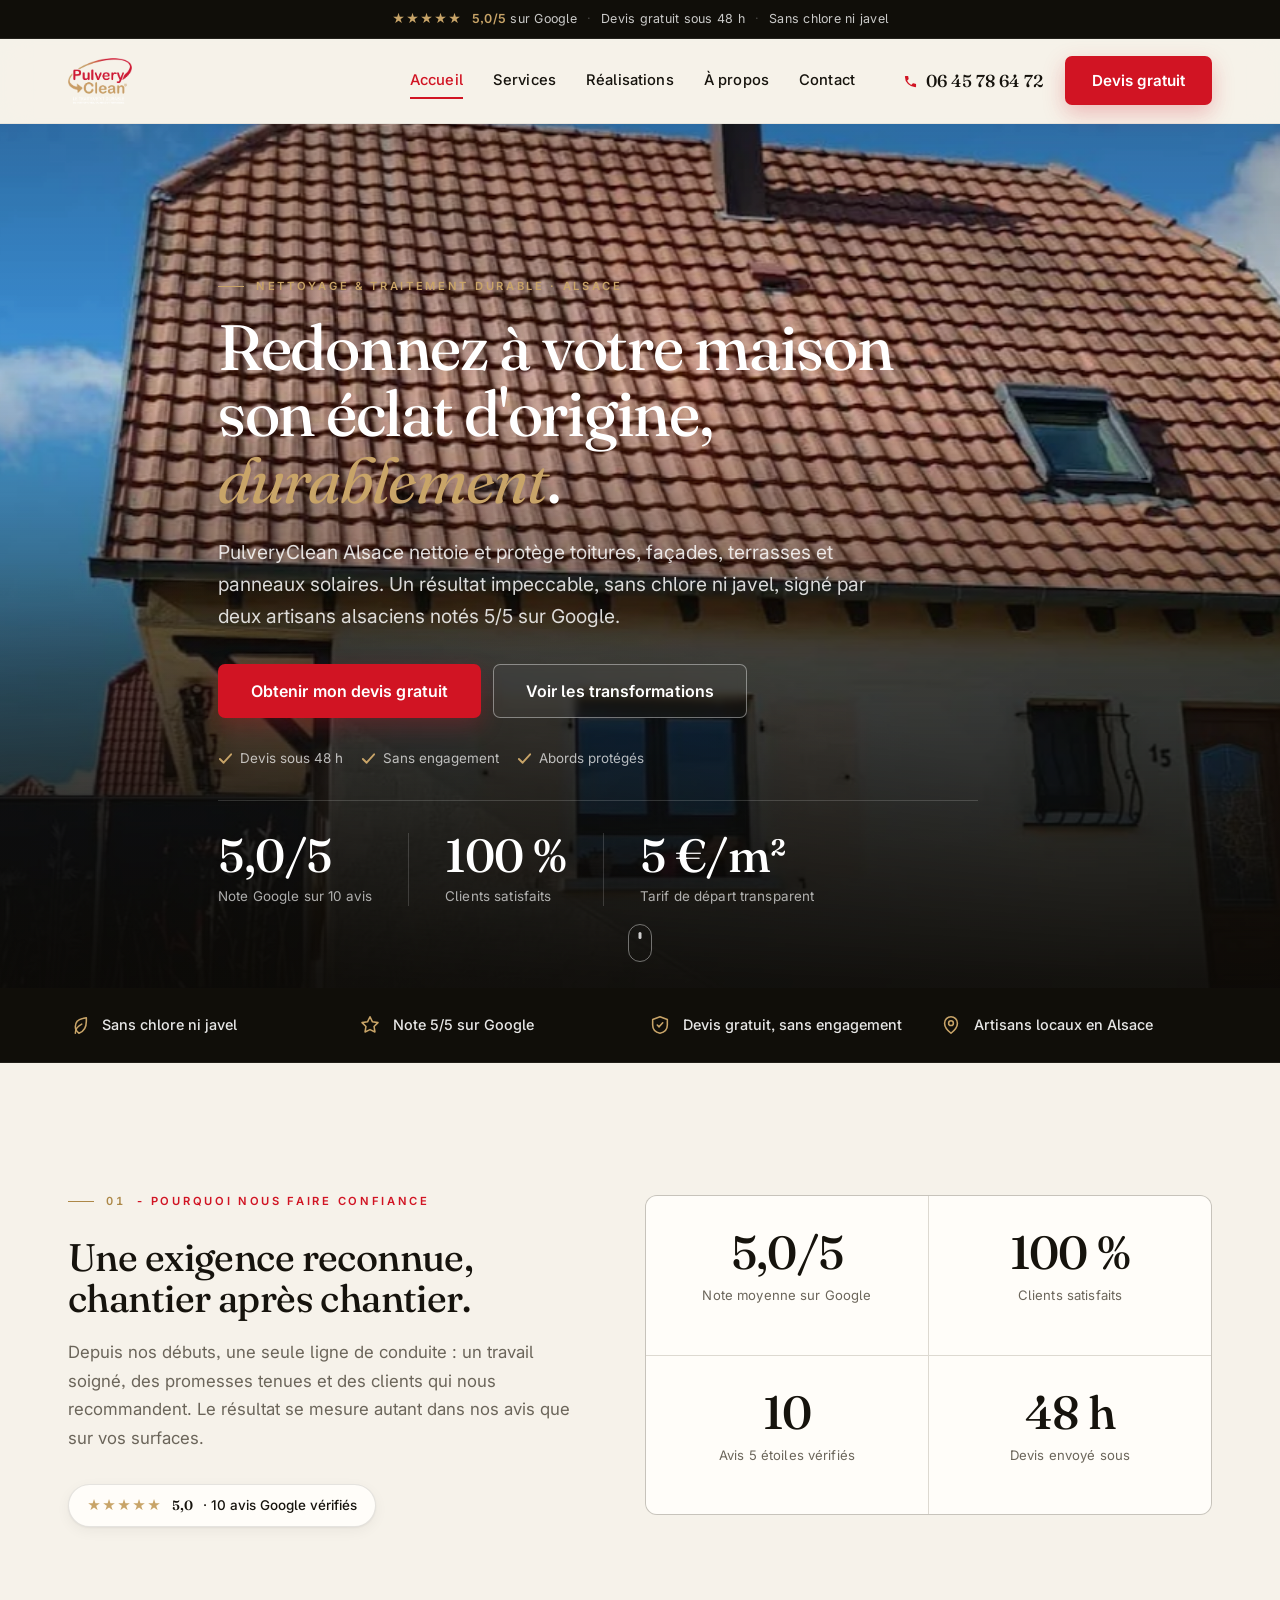
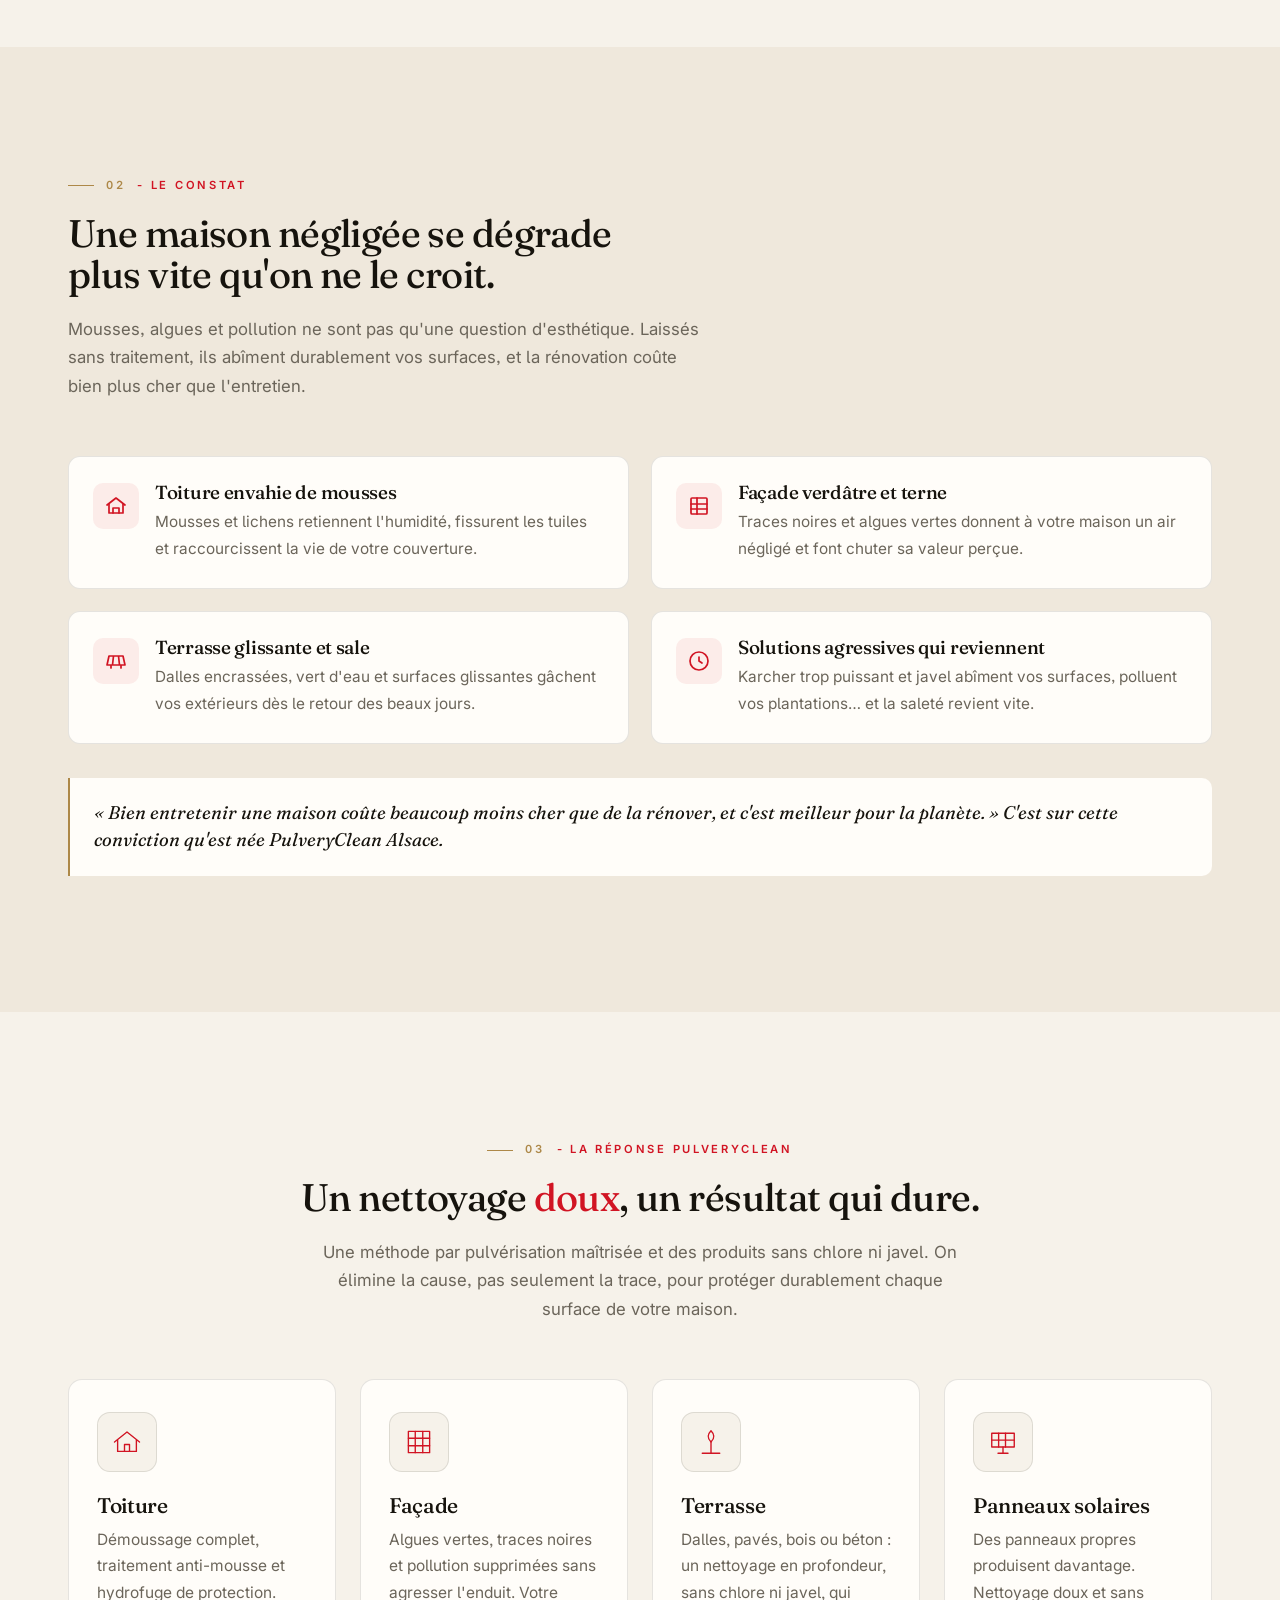
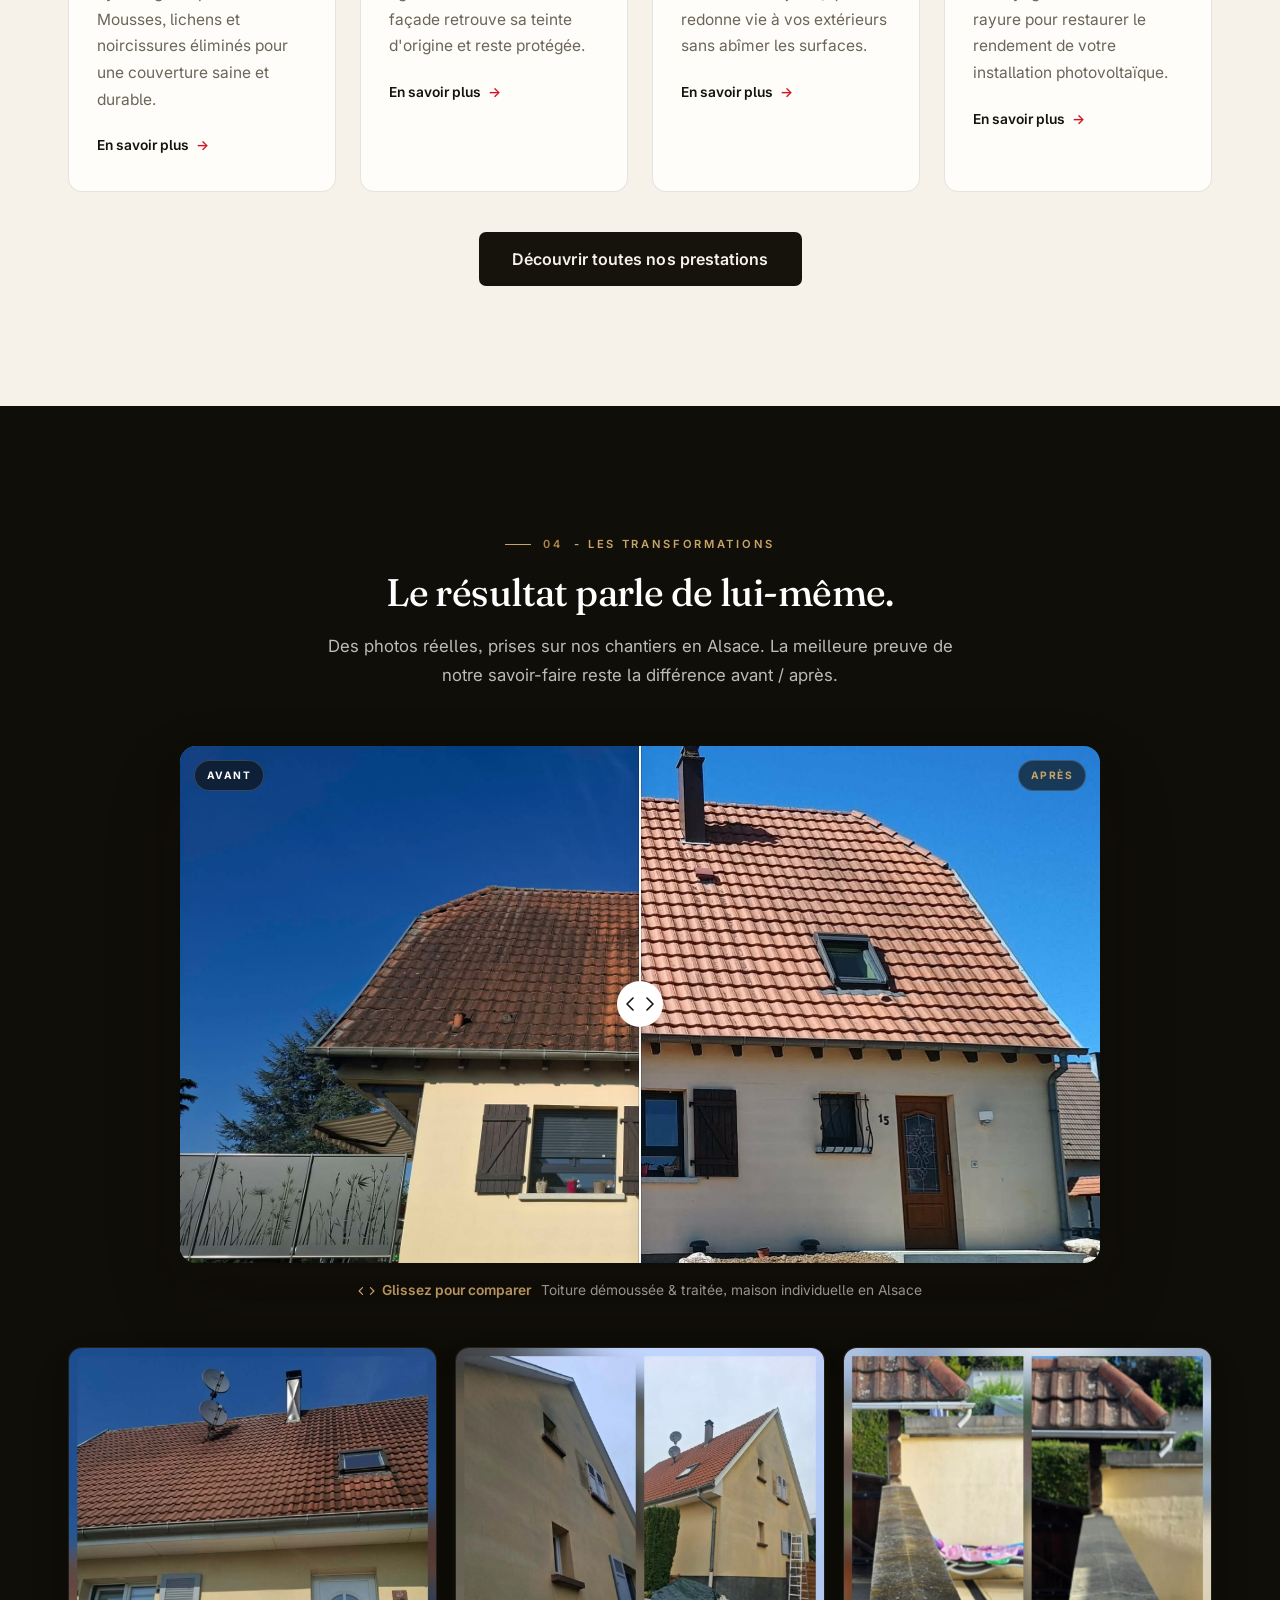
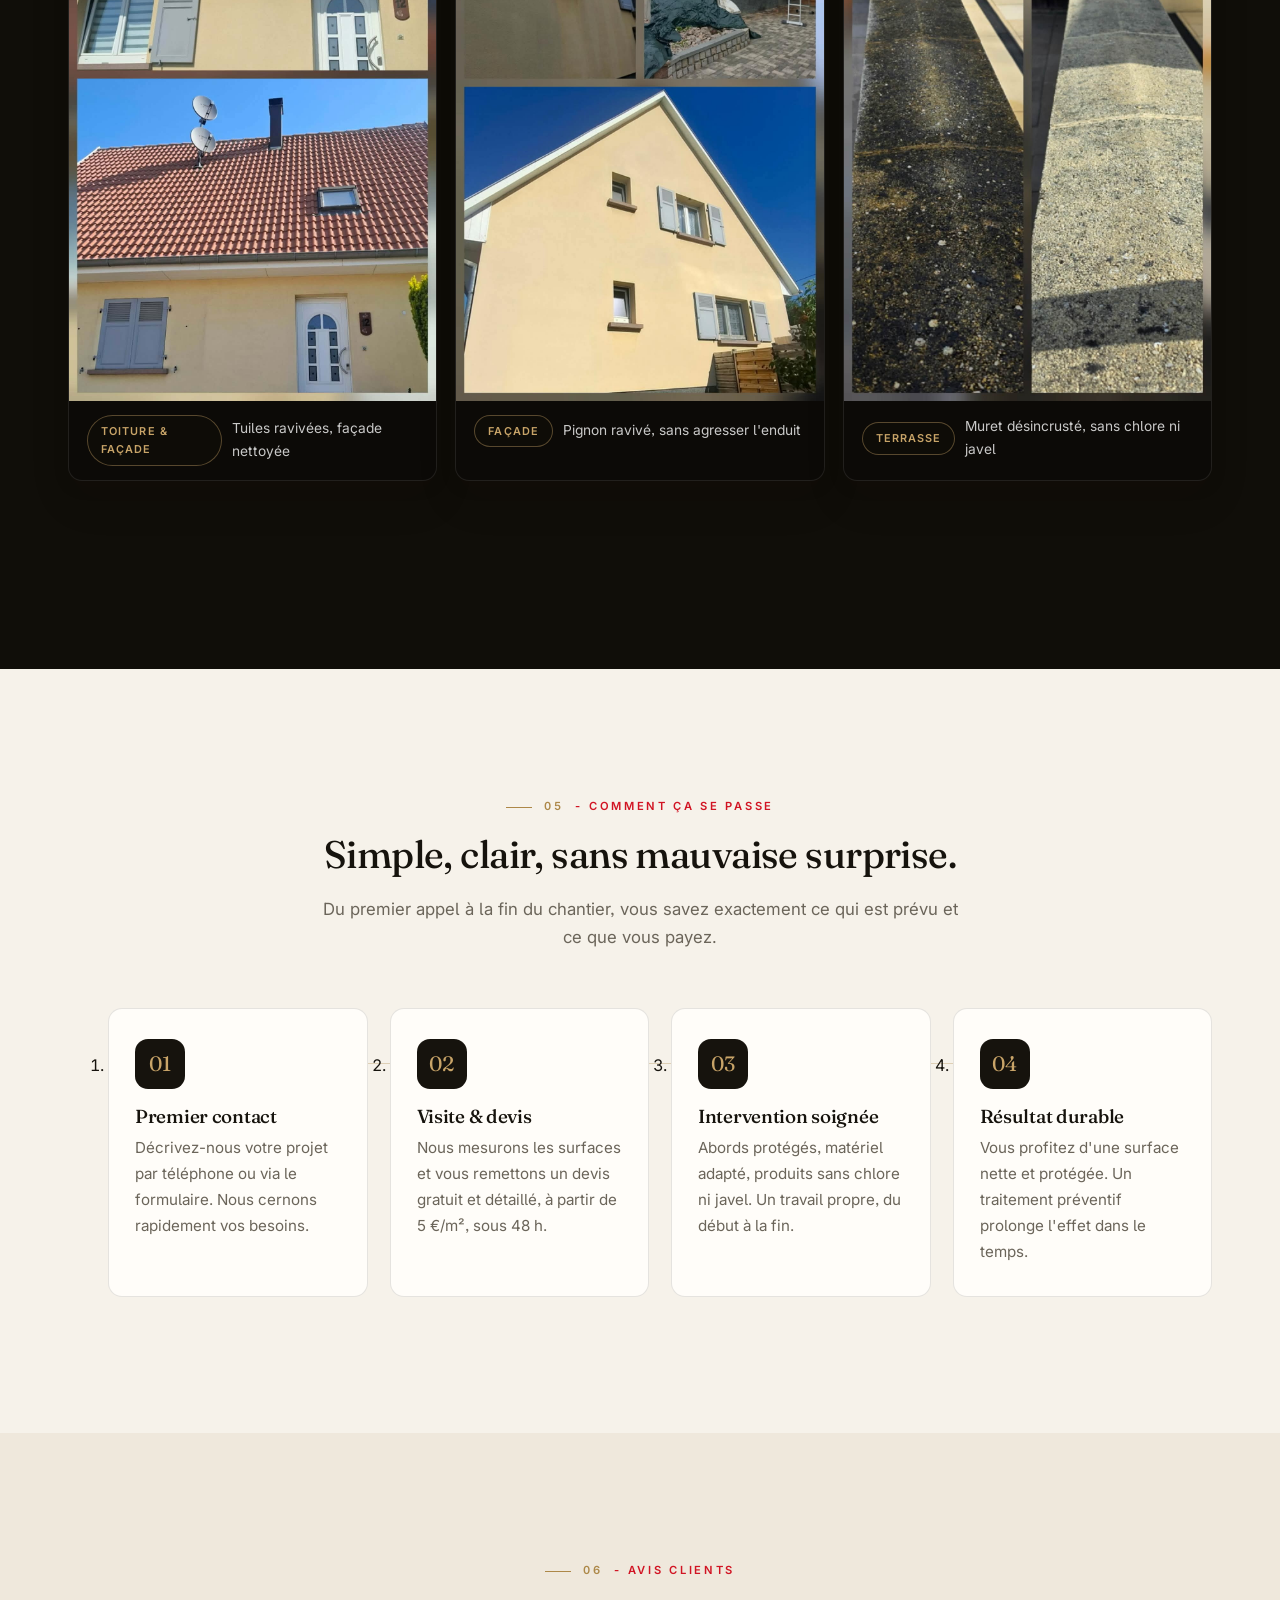
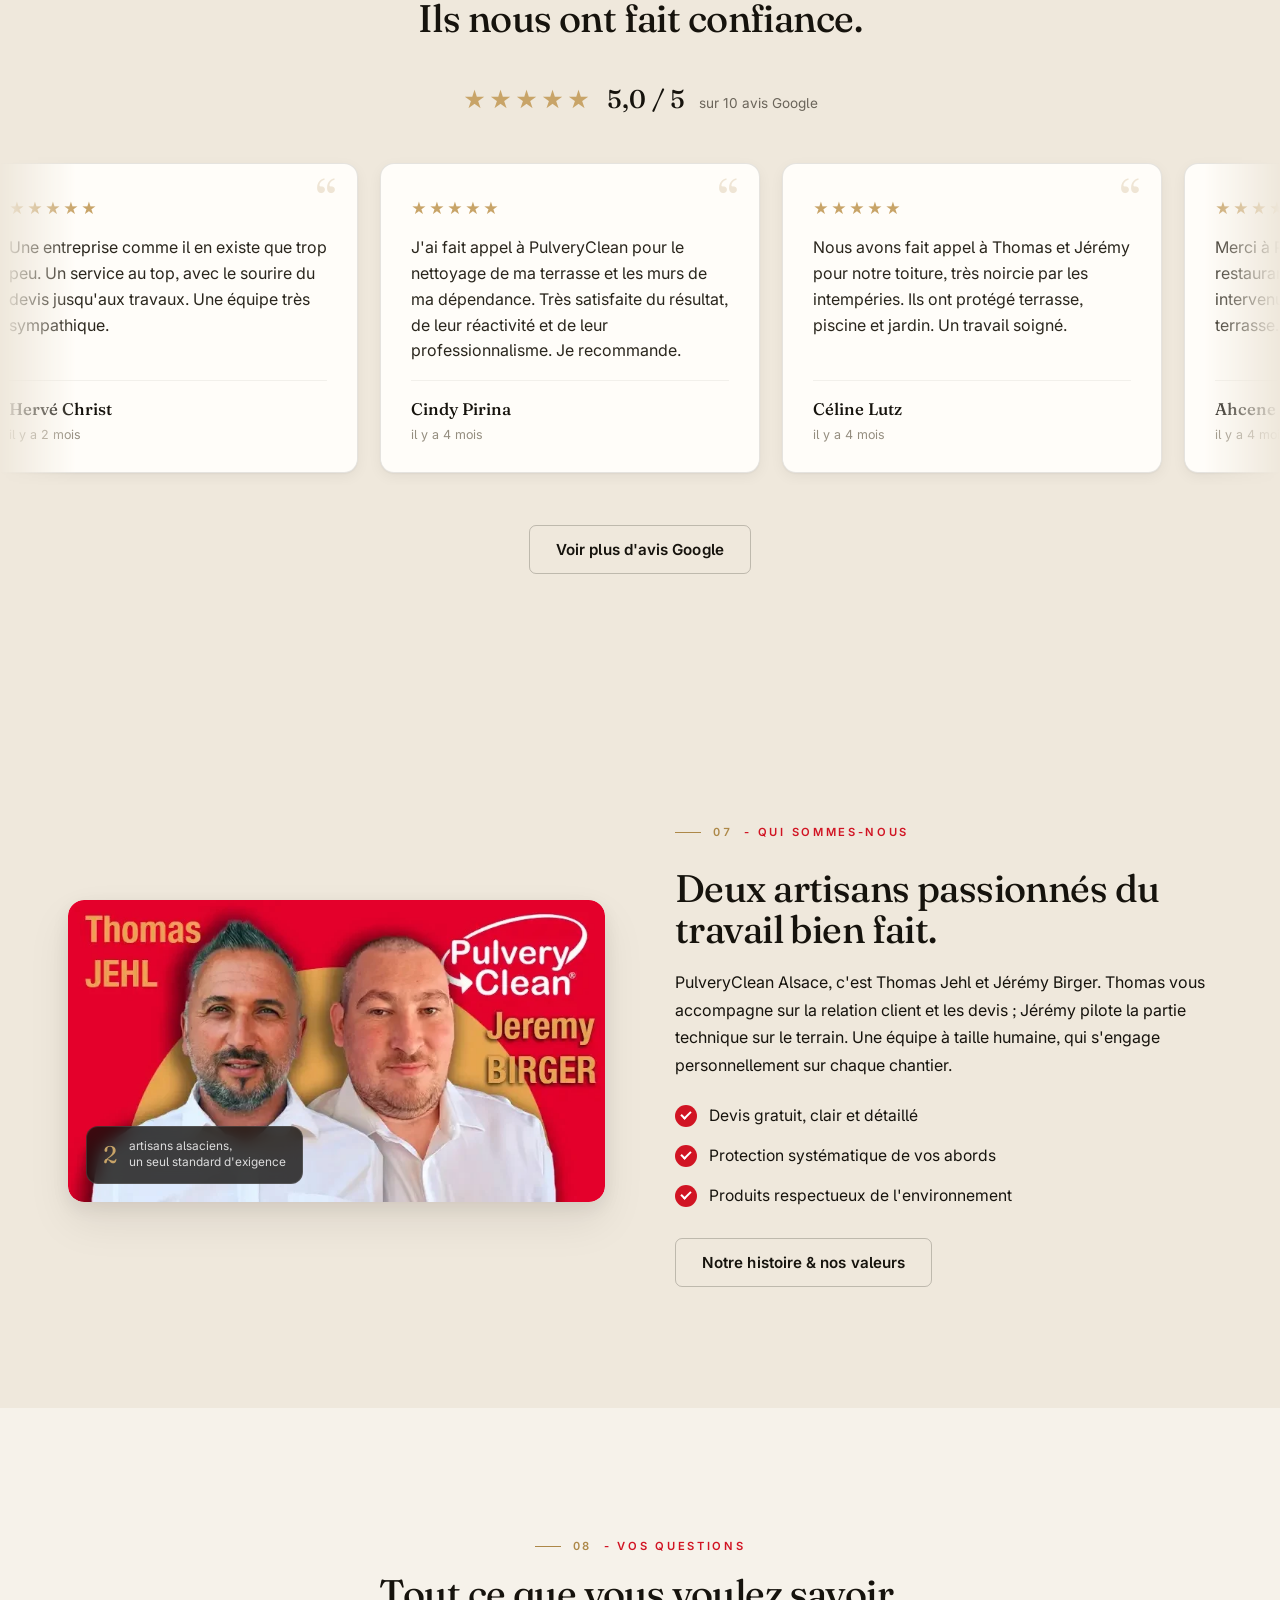
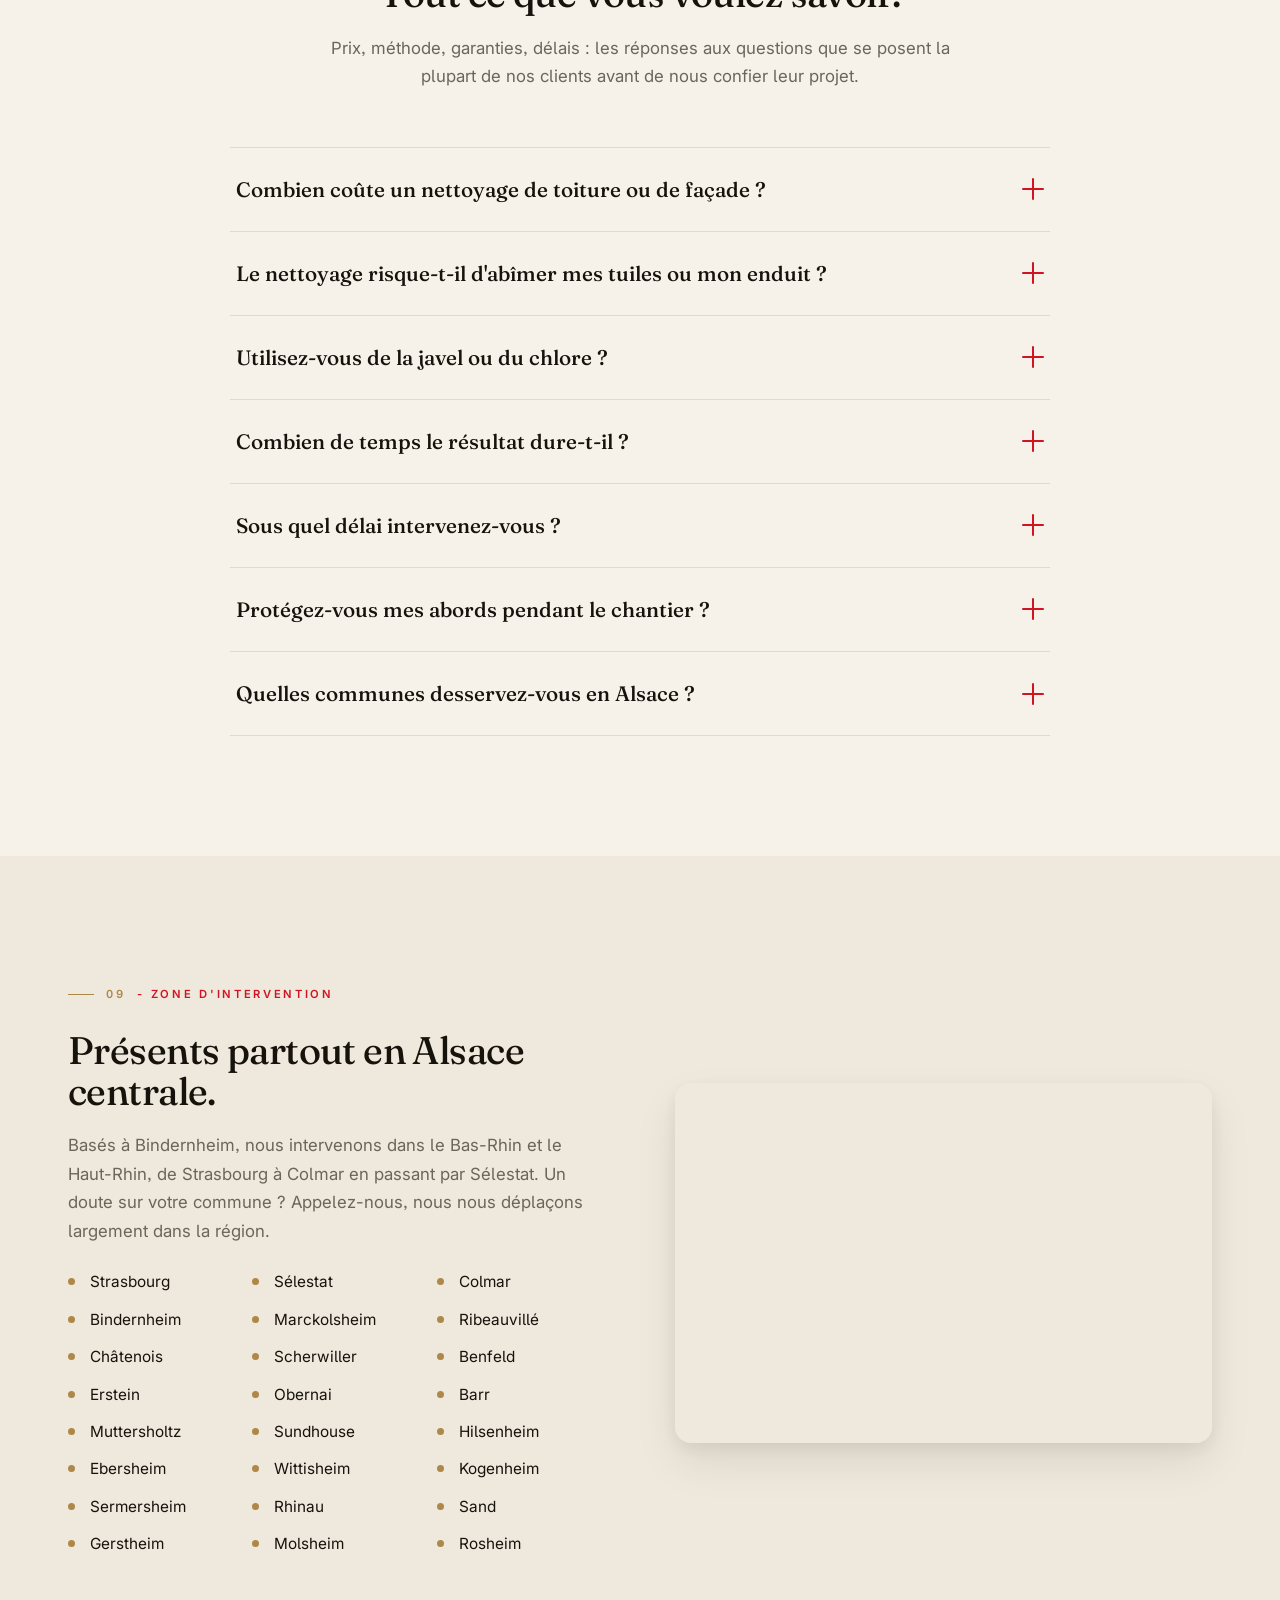
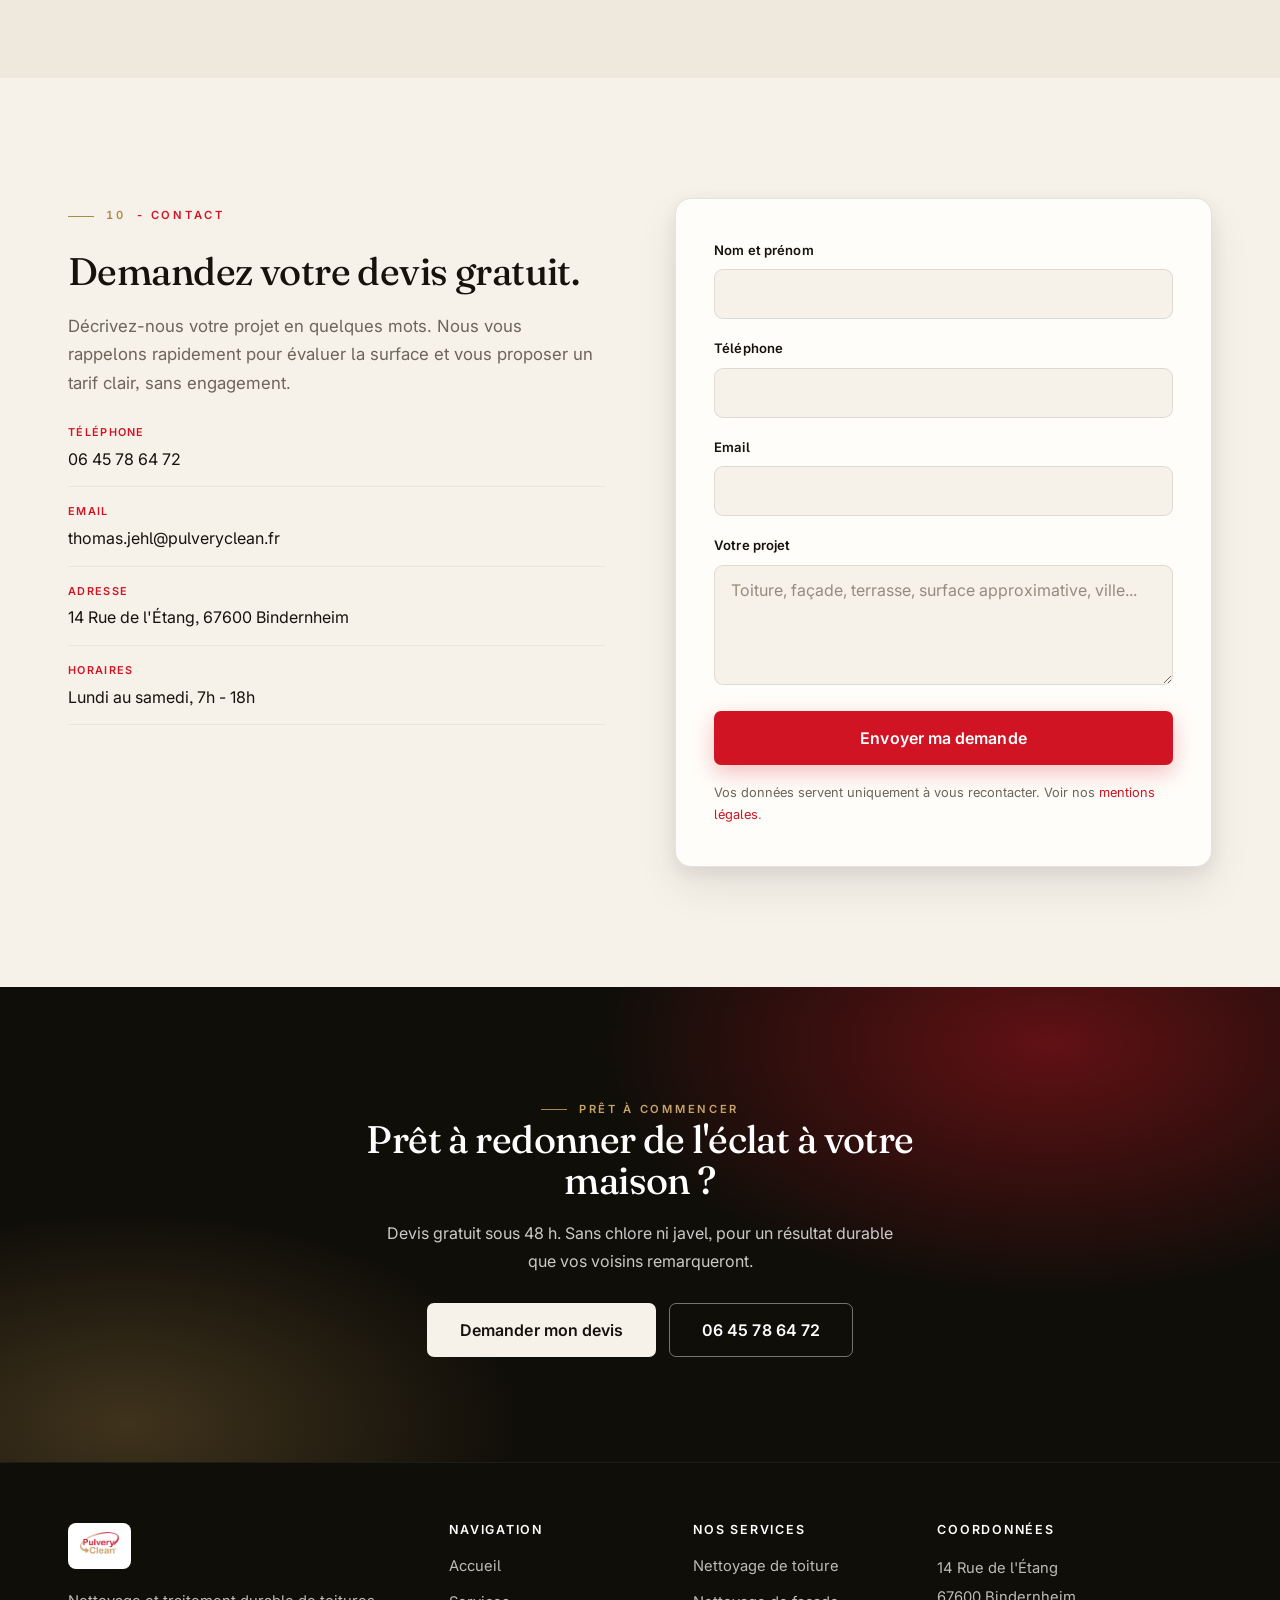
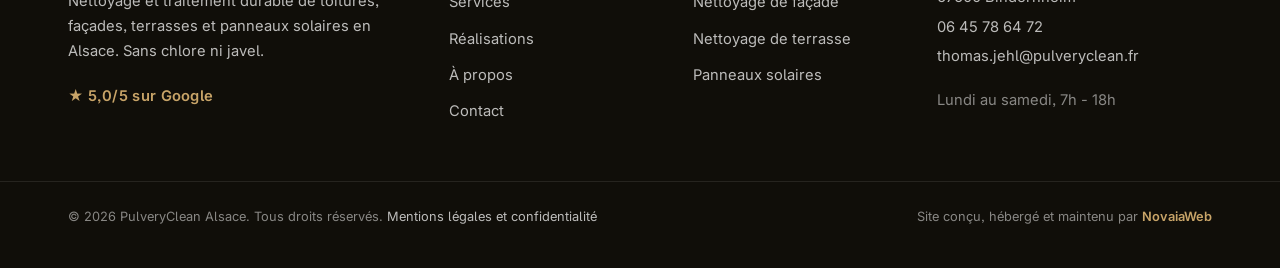
==== commit d5a0d0a0: "Refonte premium du site : design, contenu et photos - Nouveau design system premium (typographie Fra" ====
--- a/index.html
+++ b/index.html
@@ -3,25 +3,37 @@
 <head>
 <meta charset="utf-8">
 <meta name="viewport" content="width=device-width, initial-scale=1">
-<script>document.documentElement.classList.add('js');</script>
-
-<title>Nettoyage de façade et toiture à Sélestat | PulveryClean Alsace</title>
-<meta name="description" content="PulveryClean Alsace nettoie façades, toitures, terrasses et panneaux solaires en Alsace. Sans chlore ni javel, résultat durable. Note 5/5 Google. Devis gratuit au 06 45 78 64 72.">
+<script>
+document.documentElement.classList.add('js');
+/* Filet de sécurité : si script.js ne se charge pas, on révèle quand même
+   tout le contenu après le chargement pour éviter des sections vides. */
+window.addEventListener('load', function () {
+  setTimeout(function () {
+    if (!window.__pcReady) {
+      var els = document.querySelectorAll('.reveal');
+      for (var i = 0; i < els.length; i++) { els[i].classList.add('is-visible'); }
+    }
+  }, 1800);
+});
+</script>
+
+<title>Nettoyage de toiture et façade en Alsace | PulveryClean Alsace</title>
+<meta name="description" content="PulveryClean Alsace redonne éclat et longévité à vos toitures, façades, terrasses et panneaux solaires. Sans chlore ni javel, résultat durable, note 5/5 Google. Devis gratuit sous 48 h au 06 45 78 64 72.">
 <link rel="canonical" href="https://pulveryclean-alsace.fr/">
 <meta name="robots" content="index, follow">
 <meta name="author" content="PulveryClean Alsace">
-<meta name="theme-color" content="#ffffff">
+<meta name="theme-color" content="#16130d">
 <link rel="alternate" hreflang="fr" href="https://pulveryclean-alsace.fr/">
 
 <meta property="og:type" content="website">
 <meta property="og:locale" content="fr_FR">
 <meta property="og:site_name" content="PulveryClean Alsace">
-<meta property="og:title" content="Nettoyage de façade et toiture à Sélestat | PulveryClean Alsace">
+<meta property="og:title" content="Nettoyage de toiture et façade en Alsace | PulveryClean Alsace">
 <meta property="og:description" content="Nettoyage durable de toitures, façades, terrasses et panneaux solaires en Alsace. Sans chlore ni javel. Devis gratuit.">
 <meta property="og:url" content="https://pulveryclean-alsace.fr/">
 <meta property="og:image" content="https://pulveryclean-alsace.fr/images/9.webp">
 <meta name="twitter:card" content="summary_large_image">
-<meta name="twitter:title" content="Nettoyage de façade et toiture à Sélestat | PulveryClean Alsace">
+<meta name="twitter:title" content="Nettoyage de toiture et façade en Alsace | PulveryClean Alsace">
 <meta name="twitter:description" content="Nettoyage durable de toitures, façades, terrasses et panneaux solaires en Alsace. Sans chlore ni javel.">
 <meta name="twitter:image" content="https://pulveryclean-alsace.fr/images/9.webp">
 
@@ -31,8 +43,9 @@
 
 <link rel="preconnect" href="https://fonts.googleapis.com">
 <link rel="preconnect" href="https://fonts.gstatic.com" crossorigin>
-<link href="https://fonts.googleapis.com/css2?family=Oswald:wght@400;500;600;700&family=Inter:wght@400;500;600;700&display=swap" rel="stylesheet">
-
+<link href="https://fonts.googleapis.com/css2?family=Fraunces:ital,opsz,wght@0,9..144,400;0,9..144,500;0,9..144,600;1,9..144,400&family=Inter:wght@400;500;600;700&display=swap" rel="stylesheet">
+
+<link rel="preload" as="image" href="images/9.webp" fetchpriority="high">
 <link rel="stylesheet" href="css/style-mobile.css">
 <link rel="stylesheet" href="css/style-desktop.css" media="(min-width: 1024px)">
 
@@ -51,18 +64,15 @@
   "description": "Nettoyage et traitement durable de toitures, façades, terrasses et panneaux solaires en Alsace, sans chlore ni javel.",
   "address": {
     "@type": "PostalAddress",
-    "streetAddress": "8 Route de Colmar",
-    "addressLocality": "Sélestat",
+    "streetAddress": "14 Rue de l'Étang",
+    "addressLocality": "Bindernheim",
     "postalCode": "67600",
     "addressRegion": "Grand Est",
     "addressCountry": "FR"
   },
-  "geo": {
-    "@type": "GeoCoordinates",
-    "latitude": 48.2594,
-    "longitude": 7.4538
-  },
+  "geo": { "@type": "GeoCoordinates", "latitude": 48.2089, "longitude": 7.5472 },
   "areaServed": [
+    { "@type": "City", "name": "Strasbourg" },
     { "@type": "City", "name": "Sélestat" },
     { "@type": "City", "name": "Colmar" },
     { "@type": "City", "name": "Bindernheim" },
@@ -70,45 +80,19 @@
     { "@type": "City", "name": "Ribeauvillé" },
     { "@type": "City", "name": "Benfeld" },
     { "@type": "City", "name": "Erstein" },
-    { "@type": "City", "name": "Obernai" }
+    { "@type": "City", "name": "Obernai" },
+    { "@type": "City", "name": "Barr" },
+    { "@type": "City", "name": "Sundhouse" },
+    { "@type": "City", "name": "Rhinau" }
   ],
   "openingHoursSpecification": [
-    {
-      "@type": "OpeningHoursSpecification",
-      "dayOfWeek": ["Tuesday", "Wednesday", "Thursday", "Friday", "Saturday"],
-      "opens": "08:30",
-      "closes": "18:30"
-    }
+    { "@type": "OpeningHoursSpecification", "dayOfWeek": ["Monday", "Tuesday", "Wednesday", "Thursday", "Friday", "Saturday"], "opens": "07:00", "closes": "18:00" }
   ],
-  "aggregateRating": {
-    "@type": "AggregateRating",
-    "ratingValue": "5.0",
-    "reviewCount": "10",
-    "bestRating": "5",
-    "worstRating": "1"
-  },
+  "aggregateRating": { "@type": "AggregateRating", "ratingValue": "5.0", "reviewCount": "10", "bestRating": "5", "worstRating": "1" },
   "review": [
-    {
-      "@type": "Review",
-      "author": { "@type": "Person", "name": "Hervé Christ" },
-      "datePublished": "2026-04-01",
-      "reviewRating": { "@type": "Rating", "ratingValue": "5", "bestRating": "5" },
-      "reviewBody": "Une entreprise comme il en existe que trop peu. Un service au top, avec le sourire du devis jusqu'aux travaux. Une équipe très sympathique."
-    },
-    {
-      "@type": "Review",
-      "author": { "@type": "Person", "name": "Cindy Pirina" },
-      "datePublished": "2026-02-01",
-      "reviewRating": { "@type": "Rating", "ratingValue": "5", "bestRating": "5" },
-      "reviewBody": "J'ai fait appel à PulveryClean Alsace pour le nettoyage de ma terrasse et les murs de ma dépendance. Très satisfaite du résultat, de leur réactivité et de leur professionnalisme. Je recommande fortement."
-    },
-    {
-      "@type": "Review",
-      "author": { "@type": "Person", "name": "Céline Lutz" },
-      "datePublished": "2025-08-01",
-      "reviewRating": { "@type": "Rating", "ratingValue": "5", "bestRating": "5" },
-      "reviewBody": "Nous avons fait appel à Thomas et Jérémy pour le nettoyage de notre toiture très noircie par les intempéries. Ils ont protégé terrasse, piscine et jardin. Un travail soigné."
-    }
+    { "@type": "Review", "author": { "@type": "Person", "name": "Hervé Christ" }, "datePublished": "2026-04-01", "reviewRating": { "@type": "Rating", "ratingValue": "5", "bestRating": "5" }, "reviewBody": "Une entreprise comme il en existe que trop peu. Un service au top, avec le sourire du devis jusqu'aux travaux. Une équipe très sympathique." },
+    { "@type": "Review", "author": { "@type": "Person", "name": "Cindy Pirina" }, "datePublished": "2026-02-01", "reviewRating": { "@type": "Rating", "ratingValue": "5", "bestRating": "5" }, "reviewBody": "J'ai fait appel à PulveryClean Alsace pour le nettoyage de ma terrasse et les murs de ma dépendance. Très satisfaite du résultat, de leur réactivité et de leur professionnalisme. Je recommande fortement." },
+    { "@type": "Review", "author": { "@type": "Person", "name": "Céline Lutz" }, "datePublished": "2025-08-01", "reviewRating": { "@type": "Rating", "ratingValue": "5", "bestRating": "5" }, "reviewBody": "Nous avons fait appel à Thomas et Jérémy pour le nettoyage de notre toiture très noircie par les intempéries. Ils ont protégé terrasse, piscine et jardin. Un travail soigné." }
   ]
 }
 </script>
@@ -121,11 +105,40 @@
   "inLanguage": "fr-FR"
 }
 </script>
+<script type="application/ld+json">
+{
+  "@context": "https://schema.org",
+  "@type": "FAQPage",
+  "mainEntity": [
+    { "@type": "Question", "name": "Combien coûte un nettoyage de toiture ou de façade ?", "acceptedAnswer": { "@type": "Answer", "text": "Nos prestations démarrent à 5 €/m². Le tarif final dépend de la surface, de l'état d'encrassement et du traitement choisi. Nous établissons un devis gratuit, clair et détaillé, sans engagement." } },
+    { "@type": "Question", "name": "Le nettoyage risque-t-il d'abîmer mes tuiles ou mon enduit ?", "acceptedAnswer": { "@type": "Answer", "text": "Non. Nous adaptons la pression et la méthode à chaque support. Contrairement au nettoyage haute pression agressif, notre approche par pulvérisation préserve les tuiles, l'enduit et l'étanchéité de votre couverture." } },
+    { "@type": "Question", "name": "Utilisez-vous de la javel ou du chlore ?", "acceptedAnswer": { "@type": "Answer", "text": "Jamais. Nous travaillons exclusivement sans chlore ni javel. Nos produits préservent vos joints, vos plantations, le mobilier et la nappe phréatique, pour un résultat sain et durable." } },
+    { "@type": "Question", "name": "Combien de temps le résultat dure-t-il ?", "acceptedAnswer": { "@type": "Answer", "text": "Après le nettoyage, nous pouvons appliquer un traitement anti-mousse préventif ou un hydrofuge de protection qui ralentit fortement le retour des mousses et des salissures. Vous espacez ainsi les interventions sur plusieurs années." } },
+    { "@type": "Question", "name": "Sous quel délai intervenez-vous ?", "acceptedAnswer": { "@type": "Answer", "text": "Nous vous transmettons votre devis sous 48 h après votre demande. La date d'intervention est ensuite planifiée rapidement, en tenant compte de la météo pour garantir un résultat optimal." } },
+    { "@type": "Question", "name": "Protégez-vous mes abords pendant le chantier ?", "acceptedAnswer": { "@type": "Answer", "text": "Oui, systématiquement. Nous protégeons terrasse, piscine, mobilier et végétaux avant toute intervention, et nous laissons le chantier propre en partant." } },
+    { "@type": "Question", "name": "Quelles communes desservez-vous en Alsace ?", "acceptedAnswer": { "@type": "Answer", "text": "Basés à Bindernheim, nous intervenons dans tout le Bas-Rhin et le Haut-Rhin : Strasbourg, Sélestat, Colmar, Ribeauvillé, Marckolsheim, Benfeld, Erstein, Obernai, Barr et leurs environs. En cas de doute sur votre commune, appelez-nous." } }
+  ]
+}
+</script>
 </head>
 <body>
 
 <a class="skip-link" href="#contenu">Aller au contenu principal</a>
-
+<div class="scroll-progress" aria-hidden="true"></div>
+
+<!-- TOPBAR -->
+<div class="topbar" role="complementary" aria-label="Informations clés">
+  <div class="container topbar-inner">
+    <span class="topbar-stars" aria-hidden="true">★★★★★</span>
+    <span><strong class="gold">5,0/5</strong> sur Google</span>
+    <span class="topbar-sep hide-sm" aria-hidden="true">·</span>
+    <span class="hide-sm">Devis gratuit sous 48&nbsp;h</span>
+    <span class="topbar-sep" aria-hidden="true">·</span>
+    <span>Sans chlore ni javel</span>
+  </div>
+</div>
+
+<!-- HEADER -->
 <header class="site-header" id="siteHeader">
   <div class="container header-inner">
     <a href="/" class="brand" aria-label="PulveryClean Alsace, retour à l'accueil">
@@ -154,90 +167,177 @@
 
 <main id="contenu">
 
-  <!-- HERO -->
+  <!-- ============ HERO ============ -->
   <section class="hero" aria-label="Présentation">
     <div class="hero-media">
-      <img src="images/9.webp" alt="Maison en Alsace avec toiture et façade nettoyées par PulveryClean Alsace" width="1366" height="607" fetchpriority="high">
+      <img src="images/9.webp" alt="Maison alsacienne à la toiture et à la façade nettoyées par PulveryClean Alsace" width="1366" height="607" fetchpriority="high">
     </div>
     <div class="hero-overlay"></div>
     <div class="container hero-content">
-      <p class="hero-eyebrow">Nettoyage et traitement durable en Alsace</p>
-      <h1 class="hero-title"><span class="line">Redonnez éclat et longévité</span><span class="line">à votre toiture et votre façade</span></h1>
-      <p class="hero-lead">PulveryClean Alsace, basés à Sélestat, nettoient toitures, façades, terrasses et panneaux solaires. Un résultat impeccable, sans chlore ni javel, dans le respect de votre maison et de l'environnement.</p>
+      <p class="hero-eyebrow">Nettoyage &amp; traitement durable · Alsace</p>
+      <h1 class="hero-title">
+        <span class="line">Redonnez à votre maison</span>
+        <span class="line">son éclat d'origine, <em>durablement</em>.</span>
+      </h1>
+      <p class="hero-lead">PulveryClean Alsace nettoie et protège toitures, façades, terrasses et panneaux solaires. Un résultat impeccable, sans chlore ni javel, signé par deux artisans alsaciens notés 5/5 sur Google.</p>
       <div class="hero-cta">
-        <a href="/contact" class="btn btn-primary btn-lg">Demander un devis gratuit</a>
-        <a href="tel:+33645786472" class="btn btn-ghost btn-lg">Appeler le 06 45 78 64 72</a>
-      </div>
+        <a href="/contact" class="btn btn-primary btn-lg" data-magnetic>Obtenir mon devis gratuit</a>
+        <a href="#transformations" class="btn btn-ghost btn-lg">Voir les transformations</a>
+      </div>
+      <ul class="hero-assur">
+        <li>Devis sous 48&nbsp;h</li>
+        <li>Sans engagement</li>
+        <li>Abords protégés</li>
+      </ul>
       <ul class="hero-stats">
         <li><strong>5,0/5</strong><span>Note Google sur 10 avis</span></li>
-        <li><strong>100%</strong><span>Clients satisfaits</span></li>
+        <li><strong>100&nbsp;%</strong><span>Clients satisfaits</span></li>
         <li><strong>5&nbsp;€/m²</strong><span>Tarif de départ transparent</span></li>
       </ul>
     </div>
-  </section>
-
-  <!-- BANDEAU CONFIANCE -->
+    <span class="hero-scroll" aria-hidden="true"></span>
+  </section>
+
+  <!-- ============ BANDEAU CONFIANCE ============ -->
   <section class="trust-bar" aria-label="Nos engagements">
     <div class="container trust-grid">
       <div class="trust-item reveal">
-        <span class="trust-icon" aria-hidden="true">🌿</span>
+        <span class="trust-icon" aria-hidden="true"><svg viewBox="0 0 24 24" stroke-width="1.7" stroke-linecap="round" stroke-linejoin="round"><path d="M12 21c6-2 8-7 8-13V4l-4 1c-5 1-8 4-8 9 0 3 1 5 4 7Z"/><path d="M8 21c0-5 3-8 7-10"/></svg></span>
         <p>Sans chlore ni javel</p>
       </div>
-      <div class="trust-item reveal">
-        <span class="trust-icon" aria-hidden="true">★</span>
+      <div class="trust-item reveal d1">
+        <span class="trust-icon" aria-hidden="true"><svg viewBox="0 0 24 24" stroke-width="1.7" stroke-linecap="round" stroke-linejoin="round"><path d="m12 3 2.7 5.5 6 .9-4.3 4.2 1 6L12 17l-5.4 2.6 1-6L3.3 9.4l6-.9Z"/></svg></span>
         <p>Note 5/5 sur Google</p>
       </div>
-      <div class="trust-item reveal">
-        <span class="trust-icon" aria-hidden="true">✓</span>
-        <p>Devis gratuit et sans engagement</p>
-      </div>
-      <div class="trust-item reveal">
-        <span class="trust-icon" aria-hidden="true">📍</span>
+      <div class="trust-item reveal d2">
+        <span class="trust-icon" aria-hidden="true"><svg viewBox="0 0 24 24" stroke-width="1.7" stroke-linecap="round" stroke-linejoin="round"><path d="M12 3 4 6v6c0 5 3.4 8 8 9 4.6-1 8-4 8-9V6Z"/><path d="m9 12 2 2 4-4.5"/></svg></span>
+        <p>Devis gratuit, sans engagement</p>
+      </div>
+      <div class="trust-item reveal d3">
+        <span class="trust-icon" aria-hidden="true"><svg viewBox="0 0 24 24" stroke-width="1.7" stroke-linecap="round" stroke-linejoin="round"><path d="M12 21s7-5.6 7-11a7 7 0 1 0-14 0c0 5.4 7 11 7 11Z"/><circle cx="12" cy="10" r="2.6"/></svg></span>
         <p>Artisans locaux en Alsace</p>
       </div>
     </div>
   </section>
 
-  <!-- SERVICES -->
+  <!-- ============ AUTORITÉ / CHIFFRES ============ -->
+  <section class="section authority" id="autorite" aria-labelledby="authority-title">
+    <div class="container split">
+      <div class="split-content reveal">
+        <p class="eyebrow"><span class="idx">01</span> - Pourquoi nous faire confiance</p>
+        <h2 class="section-title" id="authority-title">Une exigence reconnue, chantier après chantier.</h2>
+        <p class="section-sub">Depuis nos débuts, une seule ligne de conduite : un travail soigné, des promesses tenues et des clients qui nous recommandent. Le résultat se mesure autant dans nos avis que sur vos surfaces.</p>
+        <div class="about-sign">
+          <a href="https://www.google.com/search?sa=X&amp;sca_esv=c621deafa4352bcf&amp;hl=fr-FR&amp;q=PulveryClean%20Alsace%20Avis&amp;rldimm=3999566450253373488&amp;tbm=lcl#lkt=LocalPoiReviews" class="google-badge" target="_blank" rel="noopener"><span class="g-stars" aria-hidden="true">★★★★★</span> <strong>5,0</strong> · 10 avis Google vérifiés</a>
+        </div>
+      </div>
+      <div class="split-media reveal d1">
+        <div class="stats-grid">
+          <div class="stat">
+            <span class="stat-num" data-count="5" data-decimals="1" data-suffix="/5">5,0/5</span>
+            <p class="stat-label">Note moyenne sur Google</p>
+          </div>
+          <div class="stat">
+            <span class="stat-num" data-count="100" data-suffix="&nbsp;%">100&nbsp;%</span>
+            <p class="stat-label">Clients satisfaits</p>
+          </div>
+          <div class="stat">
+            <span class="stat-num" data-count="10">10</span>
+            <p class="stat-label">Avis 5&nbsp;étoiles vérifiés</p>
+          </div>
+          <div class="stat">
+            <span class="stat-num" data-count="48" data-suffix="&nbsp;h">48&nbsp;h</span>
+            <p class="stat-label">Devis envoyé sous</p>
+          </div>
+        </div>
+      </div>
+    </div>
+  </section>
+
+  <!-- ============ PROBLÈMES ============ -->
+  <section class="section problems" id="problemes" aria-labelledby="problems-title">
+    <div class="container">
+      <header class="section-head reveal">
+        <p class="eyebrow"><span class="idx">02</span> - Le constat</p>
+        <h2 class="section-title" id="problems-title">Une maison négligée se dégrade<br>plus vite qu'on ne le croit.</h2>
+        <p class="section-sub">Mousses, algues et pollution ne sont pas qu'une question d'esthétique. Laissés sans traitement, ils abîment durablement vos surfaces, et la rénovation coûte bien plus cher que l'entretien.</p>
+      </header>
+
+      <div class="problem-grid">
+        <article class="problem-card reveal">
+          <span class="problem-ico" aria-hidden="true"><svg viewBox="0 0 24 24" stroke-width="1.7" stroke-linecap="round" stroke-linejoin="round"><path d="M3 11 12 4l9 7"/><path d="M5 10v9h14v-9"/><path d="M9 19v-5h6v5"/></svg></span>
+          <div>
+            <h3>Toiture envahie de mousses</h3>
+            <p>Mousses et lichens retiennent l'humidité, fissurent les tuiles et raccourcissent la vie de votre couverture.</p>
+          </div>
+        </article>
+        <article class="problem-card reveal d1">
+          <span class="problem-ico" aria-hidden="true"><svg viewBox="0 0 24 24" stroke-width="1.7" stroke-linecap="round" stroke-linejoin="round"><rect x="4" y="4" width="16" height="16" rx="1"/><path d="M4 10h16M4 15h16M10 4v16"/></svg></span>
+          <div>
+            <h3>Façade verdâtre et terne</h3>
+            <p>Traces noires et algues vertes donnent à votre maison un air négligé et font chuter sa valeur perçue.</p>
+          </div>
+        </article>
+        <article class="problem-card reveal d2">
+          <span class="problem-ico" aria-hidden="true"><svg viewBox="0 0 24 24" stroke-width="1.7" stroke-linecap="round" stroke-linejoin="round"><path d="M3 16h18M3 16l2-9h14l2 9M7 16v3M17 16v3M9.5 7l-1 9M14.5 7l1 9"/></svg></span>
+          <div>
+            <h3>Terrasse glissante et sale</h3>
+            <p>Dalles encrassées, vert d'eau et surfaces glissantes gâchent vos extérieurs dès le retour des beaux jours.</p>
+          </div>
+        </article>
+        <article class="problem-card reveal d3">
+          <span class="problem-ico" aria-hidden="true"><svg viewBox="0 0 24 24" stroke-width="1.7" stroke-linecap="round" stroke-linejoin="round"><circle cx="12" cy="12" r="9"/><path d="M12 8v4l3 2"/></svg></span>
+          <div>
+            <h3>Solutions agressives qui reviennent</h3>
+            <p>Karcher trop puissant et javel abîment vos surfaces, polluent vos plantations… et la saleté revient vite.</p>
+          </div>
+        </article>
+      </div>
+
+      <p class="problems-note reveal">« Bien entretenir une maison coûte beaucoup moins cher que de la rénover, et c'est meilleur pour la planète. » C'est sur cette conviction qu'est née PulveryClean Alsace.</p>
+    </div>
+  </section>
+
+  <!-- ============ SOLUTION / SERVICES ============ -->
   <section class="section services" id="services" aria-labelledby="services-title">
     <div class="container">
-      <header class="section-head reveal">
-        <p class="eyebrow">Nos prestations</p>
-        <h2 class="section-title" id="services-title">Un nettoyage durable pour chaque surface</h2>
-        <p class="section-sub">De la toiture aux panneaux solaires, nous traitons et protégeons les surfaces de votre maison avec un matériel professionnel et des produits respectueux de l'environnement.</p>
+      <header class="section-head center reveal">
+        <p class="eyebrow"><span class="idx">03</span> - La réponse PulveryClean</p>
+        <h2 class="section-title" id="services-title">Un nettoyage <span class="accent">doux</span>, un résultat qui dure.</h2>
+        <p class="section-sub">Une méthode par pulvérisation maîtrisée et des produits sans chlore ni javel. On élimine la cause, pas seulement la trace, pour protéger durablement chaque surface de votre maison.</p>
       </header>
 
       <div class="cards-grid">
         <article class="card reveal">
           <span class="card-icon" aria-hidden="true">
-            <svg viewBox="0 0 48 48" width="40" height="40" fill="none" stroke="currentColor" stroke-width="2.5" stroke-linecap="round" stroke-linejoin="round"><path d="M4 24 24 8l20 16"/><path d="M9 21v18h30V21"/><path d="M20 39V28h8v11"/></svg>
+            <svg viewBox="0 0 48 48" stroke-width="2.2" stroke-linecap="round" stroke-linejoin="round"><path d="M4 24 24 8l20 16"/><path d="M9 21v18h30V21"/><path d="M20 39V28h8v11"/></svg>
           </span>
-          <h3>Nettoyage de toiture</h3>
-          <p>Démoussage, traitement anti-mousse et hydrofuge de protection. On élimine mousses, lichens et noircissures pour prolonger la vie de votre couverture.</p>
+          <h3>Toiture</h3>
+          <p>Démoussage complet, traitement anti-mousse et hydrofuge de protection. Mousses, lichens et noircissures éliminés pour une couverture saine et durable.</p>
           <a href="/services#toiture" class="card-link">En savoir plus</a>
         </article>
 
-        <article class="card reveal">
+        <article class="card reveal d1">
           <span class="card-icon" aria-hidden="true">
-            <svg viewBox="0 0 48 48" width="40" height="40" fill="none" stroke="currentColor" stroke-width="2.5" stroke-linecap="round" stroke-linejoin="round"><rect x="7" y="7" width="34" height="34"/><path d="M7 18h34M7 30h34M18 7v34M30 7v34"/></svg>
+            <svg viewBox="0 0 48 48" stroke-width="2.2" stroke-linecap="round" stroke-linejoin="round"><rect x="7" y="7" width="34" height="34"/><path d="M7 18h34M7 30h34M18 7v34M30 7v34"/></svg>
           </span>
-          <h3>Nettoyage de façade</h3>
-          <p>Suppression des algues vertes, traces noires et pollution. Votre façade retrouve sa couleur d'origine et reste protégée durablement.</p>
+          <h3>Façade</h3>
+          <p>Algues vertes, traces noires et pollution supprimées sans agresser l'enduit. Votre façade retrouve sa teinte d'origine et reste protégée.</p>
           <a href="/services#facade" class="card-link">En savoir plus</a>
         </article>
 
-        <article class="card reveal">
+        <article class="card reveal d2">
           <span class="card-icon" aria-hidden="true">
-            <svg viewBox="0 0 48 48" width="40" height="40" fill="none" stroke="currentColor" stroke-width="2.5" stroke-linecap="round" stroke-linejoin="round"><path d="M24 6c6 6 6 12 0 18-6-6-6-12 0-18Z"/><path d="M24 24v18M10 42h28"/></svg>
+            <svg viewBox="0 0 48 48" stroke-width="2.2" stroke-linecap="round" stroke-linejoin="round"><path d="M24 6c6 6 6 12 0 18-6-6-6-12 0-18Z"/><path d="M24 24v18M10 42h28"/></svg>
           </span>
-          <h3>Nettoyage de terrasse</h3>
-          <p>Dalles, pavés, bois ou béton. Un nettoyage en profondeur sans chlore ni javel qui redonne vie à vos extérieurs sans abîmer les surfaces.</p>
+          <h3>Terrasse</h3>
+          <p>Dalles, pavés, bois ou béton : un nettoyage en profondeur, sans chlore ni javel, qui redonne vie à vos extérieurs sans abîmer les surfaces.</p>
           <a href="/services#terrasse" class="card-link">En savoir plus</a>
         </article>
 
-        <article class="card reveal">
+        <article class="card reveal d3">
           <span class="card-icon" aria-hidden="true">
-            <svg viewBox="0 0 48 48" width="40" height="40" fill="none" stroke="currentColor" stroke-width="2.5" stroke-linecap="round" stroke-linejoin="round"><rect x="6" y="10" width="36" height="22"/><path d="M6 21h36M17 10v22M28 10v22M24 32v10M16 42h16"/></svg>
+            <svg viewBox="0 0 48 48" stroke-width="2.2" stroke-linecap="round" stroke-linejoin="round"><rect x="6" y="10" width="36" height="22"/><path d="M6 21h36M17 10v22M28 10v22M24 32v10M16 42h16"/></svg>
           </span>
           <h3>Panneaux solaires</h3>
           <p>Des panneaux propres produisent davantage. Nettoyage doux et sans rayure pour restaurer le rendement de votre installation photovoltaïque.</p>
@@ -245,208 +345,260 @@
         </article>
       </div>
 
-      <div class="section-cta reveal">
-        <a href="/services" class="btn btn-primary">Découvrir tous nos services</a>
-      </div>
-    </div>
-  </section>
-
-  <!-- A PROPOS -->
+      <div class="section-cta reveal" style="text-align:center;">
+        <a href="/services" class="btn btn-dark btn-lg">Découvrir toutes nos prestations</a>
+      </div>
+    </div>
+  </section>
+
+  <!-- ============ RÉSULTATS / TRANSFORMATIONS ============ -->
+  <section class="section results" id="transformations" aria-labelledby="results-title">
+    <div class="container">
+      <header class="section-head center reveal">
+        <p class="eyebrow"><span class="idx">04</span> - Les transformations</p>
+        <h2 class="section-title" id="results-title">Le résultat parle de lui-même.</h2>
+        <p class="section-sub">Des photos réelles, prises sur nos chantiers en Alsace. La meilleure preuve de notre savoir-faire reste la différence avant / après.</p>
+      </header>
+
+      <!-- Comparateur interactif avant / après -->
+      <div class="ba reveal">
+        <div class="ba-slider" data-ba>
+          <img class="ba-after" src="images/11.jpg" alt="Toiture en tuiles propre après démoussage par PulveryClean Alsace" width="2046" height="920" loading="lazy">
+          <div class="ba-before-wrap">
+            <img class="ba-before" src="images/10.jpg" alt="Toiture noircie par les mousses avant l'intervention de PulveryClean Alsace" width="2048" height="1152" loading="lazy">
+          </div>
+          <span class="ba-label ba-label-before">Avant</span>
+          <span class="ba-label ba-label-after">Après</span>
+          <span class="ba-handle" aria-hidden="true"></span>
+          <input type="range" class="ba-range" min="0" max="100" value="50" step="0.1" aria-label="Glisser pour comparer l'avant et l'après du nettoyage de toiture">
+        </div>
+        <p class="ba-caption"><span class="ba-hint">Glissez pour comparer</span> Toiture démoussée &amp; traitée, maison individuelle en Alsace</p>
+      </div>
+
+      <!-- Preuves avant / après -->
+      <div class="ba-proofs">
+        <figure class="ba-proof reveal">
+          <img src="images/16.jpeg" alt="Toiture et façade avant après nettoyage par PulveryClean Alsace" width="1152" height="2048" loading="lazy">
+          <figcaption><span class="case-tag">Toiture &amp; façade</span> Tuiles ravivées, façade nettoyée</figcaption>
+        </figure>
+        <figure class="ba-proof reveal d1">
+          <img src="images/18.jpeg" alt="Pignon de maison avant après ravalement par nettoyage sans javel" width="1152" height="2048" loading="lazy">
+          <figcaption><span class="case-tag">Façade</span> Pignon ravivé, sans agresser l'enduit</figcaption>
+        </figure>
+        <figure class="ba-proof reveal d2">
+          <img src="images/21.jpeg" alt="Muret de terrasse avant après nettoyage des algues sans chlore ni javel" width="1152" height="2048" loading="lazy">
+          <figcaption><span class="case-tag">Terrasse</span> Muret désincrusté, sans chlore ni javel</figcaption>
+        </figure>
+      </div>
+
+      <div class="section-cta reveal" style="text-align:center;">
+        <a href="/realisations" class="arrow-link">Voir toutes nos réalisations</a>
+      </div>
+    </div>
+  </section>
+
+  <!-- ============ PROCESSUS ============ -->
+  <section class="section process" id="processus" aria-labelledby="process-title">
+    <div class="container">
+      <header class="section-head center reveal">
+        <p class="eyebrow"><span class="idx">05</span> - Comment ça se passe</p>
+        <h2 class="section-title" id="process-title">Simple, clair, sans mauvaise surprise.</h2>
+        <p class="section-sub">Du premier appel à la fin du chantier, vous savez exactement ce qui est prévu et ce que vous payez.</p>
+      </header>
+
+      <ol class="steps">
+        <li class="step reveal"><span class="step-num">01</span><h3>Premier contact</h3><p>Décrivez-nous votre projet par téléphone ou via le formulaire. Nous cernons rapidement vos besoins.</p></li>
+        <li class="step reveal d1"><span class="step-num">02</span><h3>Visite &amp; devis</h3><p>Nous mesurons les surfaces et vous remettons un devis gratuit et détaillé, à partir de 5&nbsp;€/m², sous 48&nbsp;h.</p></li>
+        <li class="step reveal d2"><span class="step-num">03</span><h3>Intervention soignée</h3><p>Abords protégés, matériel adapté, produits sans chlore ni javel. Un travail propre, du début à la fin.</p></li>
+        <li class="step reveal d3"><span class="step-num">04</span><h3>Résultat durable</h3><p>Vous profitez d'une surface nette et protégée. Un traitement préventif prolonge l'effet dans le temps.</p></li>
+      </ol>
+    </div>
+  </section>
+
+  <!-- ============ AVIS ============ -->
+  <section class="section reviews" id="avis" aria-labelledby="reviews-title">
+    <div class="container">
+      <header class="section-head center reveal">
+        <p class="eyebrow"><span class="idx">06</span> - Avis clients</p>
+        <h2 class="section-title" id="reviews-title">Ils nous ont fait confiance.</h2>
+        <div class="reviews-score" aria-label="Note moyenne de 5 sur 5 sur Google">
+          <span class="score-stars" aria-hidden="true">★★★★★</span>
+          <span class="score-value">5,0 / 5</span>
+          <span class="score-meta">sur 10 avis Google</span>
+        </div>
+      </header>
+    </div>
+
+    <div class="reviews-marquee" aria-label="Avis clients PulveryClean Alsace">
+      <div class="reviews-track">
+        <article class="review-card">
+          <span class="review-card-stars" aria-hidden="true">★★★★★</span>
+          <p class="review-card-text">Une entreprise comme il en existe que trop peu. Un service au top, avec le sourire du devis jusqu'aux travaux. Une équipe très sympathique.</p>
+          <p class="review-card-foot"><span class="review-card-author">Hervé Christ</span><span class="review-card-date">il y a 2 mois</span></p>
+        </article>
+        <article class="review-card">
+          <span class="review-card-stars" aria-hidden="true">★★★★★</span>
+          <p class="review-card-text">J'ai fait appel à PulveryClean pour le nettoyage de ma terrasse et les murs de ma dépendance. Très satisfaite du résultat, de leur réactivité et de leur professionnalisme. Je recommande.</p>
+          <p class="review-card-foot"><span class="review-card-author">Cindy Pirina</span><span class="review-card-date">il y a 4 mois</span></p>
+        </article>
+        <article class="review-card">
+          <span class="review-card-stars" aria-hidden="true">★★★★★</span>
+          <p class="review-card-text">Nous avons fait appel à Thomas et Jérémy pour notre toiture, très noircie par les intempéries. Ils ont protégé terrasse, piscine et jardin. Un travail soigné.</p>
+          <p class="review-card-foot"><span class="review-card-author">Céline Lutz</span><span class="review-card-date">il y a 4 mois</span></p>
+        </article>
+        <article class="review-card">
+          <span class="review-card-stars" aria-hidden="true">★★★★★</span>
+          <p class="review-card-text">Merci à PulveryClean Alsace. Mon restaurant a fait peau neuve. Ils sont intervenus rapidement pour nettoyer la terrasse. Le résultat est propre.</p>
+          <p class="review-card-foot"><span class="review-card-author">Ahcene Adrrar</span><span class="review-card-date">il y a 4 mois</span></p>
+        </article>
+        <article class="review-card">
+          <span class="review-card-stars" aria-hidden="true">★★★★★</span>
+          <p class="review-card-text">Excellent professionnel. Tous les objectifs sont atteints, nettoyage de façade, toiture et murs. Résultat magnifique. Je conseille fortement cette enseigne.</p>
+          <p class="review-card-foot"><span class="review-card-author">Dany Day</span><span class="review-card-date">il y a 4 mois</span></p>
+        </article>
+        <article class="review-card">
+          <span class="review-card-stars" aria-hidden="true">★★★★★</span>
+          <p class="review-card-text">Travail sérieux et soigné, équipe professionnelle et efficace. Résultat conforme aux attentes. Je recommande PulveryClean Alsace.</p>
+          <p class="review-card-foot"><span class="review-card-author">Kevin Waltzer</span><span class="review-card-date">il y a 4 mois</span></p>
+        </article>
+        <article class="review-card">
+          <span class="review-card-stars" aria-hidden="true">★★★★★</span>
+          <p class="review-card-text">Très contente du résultat final sur le traitement de ma façade. Entreprise sérieuse et professionnelle.</p>
+          <p class="review-card-foot"><span class="review-card-author">Angelique Petit</span><span class="review-card-date">il y a 4 mois</span></p>
+        </article>
+        <article class="review-card">
+          <span class="review-card-stars" aria-hidden="true">★★★★★</span>
+          <p class="review-card-text">Très satisfaite du nettoyage de ma façade. L'équipe est intervenue rapidement, avec beaucoup de sérieux et de professionnalisme.</p>
+          <p class="review-card-foot"><span class="review-card-author">Florence Conrath</span><span class="review-card-date">il y a 2 mois</span></p>
+        </article>
+
+        <article class="review-card" aria-hidden="true">
+          <span class="review-card-stars">★★★★★</span>
+          <p class="review-card-text">Une entreprise comme il en existe que trop peu. Un service au top, avec le sourire du devis jusqu'aux travaux. Une équipe très sympathique.</p>
+          <p class="review-card-foot"><span class="review-card-author">Hervé Christ</span><span class="review-card-date">il y a 2 mois</span></p>
+        </article>
+        <article class="review-card" aria-hidden="true">
+          <span class="review-card-stars">★★★★★</span>
+          <p class="review-card-text">J'ai fait appel à PulveryClean pour le nettoyage de ma terrasse et les murs de ma dépendance. Très satisfaite du résultat, de leur réactivité et de leur professionnalisme. Je recommande.</p>
+          <p class="review-card-foot"><span class="review-card-author">Cindy Pirina</span><span class="review-card-date">il y a 4 mois</span></p>
+        </article>
+        <article class="review-card" aria-hidden="true">
+          <span class="review-card-stars">★★★★★</span>
+          <p class="review-card-text">Nous avons fait appel à Thomas et Jérémy pour notre toiture, très noircie par les intempéries. Ils ont protégé terrasse, piscine et jardin. Un travail soigné.</p>
+          <p class="review-card-foot"><span class="review-card-author">Céline Lutz</span><span class="review-card-date">il y a 4 mois</span></p>
+        </article>
+        <article class="review-card" aria-hidden="true">
+          <span class="review-card-stars">★★★★★</span>
+          <p class="review-card-text">Merci à PulveryClean Alsace. Mon restaurant a fait peau neuve. Ils sont intervenus rapidement pour nettoyer la terrasse. Le résultat est propre.</p>
+          <p class="review-card-foot"><span class="review-card-author">Ahcene Adrrar</span><span class="review-card-date">il y a 4 mois</span></p>
+        </article>
+        <article class="review-card" aria-hidden="true">
+          <span class="review-card-stars">★★★★★</span>
+          <p class="review-card-text">Excellent professionnel. Tous les objectifs sont atteints, nettoyage de façade, toiture et murs. Résultat magnifique. Je conseille fortement cette enseigne.</p>
+          <p class="review-card-foot"><span class="review-card-author">Dany Day</span><span class="review-card-date">il y a 4 mois</span></p>
+        </article>
+        <article class="review-card" aria-hidden="true">
+          <span class="review-card-stars">★★★★★</span>
+          <p class="review-card-text">Travail sérieux et soigné, équipe professionnelle et efficace. Résultat conforme aux attentes. Je recommande PulveryClean Alsace.</p>
+          <p class="review-card-foot"><span class="review-card-author">Kevin Waltzer</span><span class="review-card-date">il y a 4 mois</span></p>
+        </article>
+        <article class="review-card" aria-hidden="true">
+          <span class="review-card-stars">★★★★★</span>
+          <p class="review-card-text">Très contente du résultat final sur le traitement de ma façade. Entreprise sérieuse et professionnelle.</p>
+          <p class="review-card-foot"><span class="review-card-author">Angelique Petit</span><span class="review-card-date">il y a 4 mois</span></p>
+        </article>
+        <article class="review-card" aria-hidden="true">
+          <span class="review-card-stars">★★★★★</span>
+          <p class="review-card-text">Très satisfaite du nettoyage de ma façade. L'équipe est intervenue rapidement, avec beaucoup de sérieux et de professionnalisme.</p>
+          <p class="review-card-foot"><span class="review-card-author">Florence Conrath</span><span class="review-card-date">il y a 2 mois</span></p>
+        </article>
+      </div>
+    </div>
+
+    <div class="container">
+      <div class="section-cta reveal" style="text-align:center;">
+        <a href="https://www.google.com/search?sa=X&amp;sca_esv=c621deafa4352bcf&amp;hl=fr-FR&amp;q=PulveryClean%20Alsace%20Avis&amp;rldimm=3999566450253373488&amp;tbm=lcl#lkt=LocalPoiReviews" class="btn btn-outline" target="_blank" rel="noopener">Voir plus d'avis Google</a>
+      </div>
+    </div>
+  </section>
+
+  <!-- ============ ARTISANS / À PROPOS ============ -->
   <section class="section about-home" id="apropos" aria-labelledby="about-title">
     <div class="container split">
       <div class="split-media reveal">
-        <img src="images/5.webp" alt="Thomas Jehl et Jérémy Birger, co-gérants de PulveryClean Alsace" width="724" height="408" loading="lazy">
-      </div>
-      <div class="split-content reveal">
-        <p class="eyebrow">Qui sommes-nous</p>
-        <h2 class="section-title" id="about-title">Deux artisans alsaciens passionnés du travail bien fait</h2>
-        <p>PulveryClean Alsace, c'est Thomas Jehl et Jérémy Birger, deux co-gérants qui ont fait du nettoyage extérieur leur métier. Thomas s'occupe de la relation client et des devis, Jérémy pilote la partie technique sur le terrain.</p>
-        <p>Notre conviction est simple. Une toiture ou une façade entretenue dure plus longtemps et valorise votre bien. Nous utilisons des techniques de pulvérisation maîtrisées et des produits sans chlore ni javel, pour un résultat durable qui respecte vos surfaces, vos plantations et l'environnement.</p>
+        <div class="media-frame">
+          <img src="images/5.webp" alt="Thomas Jehl et Jérémy Birger, co-gérants de PulveryClean Alsace" width="724" height="408" loading="lazy">
+          <div class="media-badge">
+            <span class="mb-num">2</span>
+            <span class="mb-txt">artisans alsaciens,<br>un seul standard d'exigence</span>
+          </div>
+        </div>
+      </div>
+      <div class="split-content reveal d1">
+        <p class="eyebrow"><span class="idx">07</span> - Qui sommes-nous</p>
+        <h2 class="section-title" id="about-title">Deux artisans passionnés du travail bien fait.</h2>
+        <p>PulveryClean Alsace, c'est Thomas Jehl et Jérémy Birger. Thomas vous accompagne sur la relation client et les devis ; Jérémy pilote la partie technique sur le terrain. Une équipe à taille humaine, qui s'engage personnellement sur chaque chantier.</p>
         <ul class="check-list">
           <li>Devis gratuit, clair et détaillé</li>
           <li>Protection systématique de vos abords</li>
           <li>Produits respectueux de l'environnement</li>
         </ul>
-        <a href="/a-propos" class="btn btn-outline">Notre histoire et nos valeurs</a>
-      </div>
-    </div>
-  </section>
-
-  <!-- REALISATIONS -->
-  <section class="section gallery-home" id="realisations" aria-labelledby="gallery-title">
+        <a href="/a-propos" class="btn btn-outline">Notre histoire &amp; nos valeurs</a>
+      </div>
+    </div>
+  </section>
+
+  <!-- ============ FAQ ============ -->
+  <section class="section faq" id="faq" aria-labelledby="faq-title">
     <div class="container">
-      <header class="section-head reveal">
-        <p class="eyebrow">Nos réalisations</p>
-        <h2 class="section-title" id="gallery-title">Le résultat parle de lui-même</h2>
-        <p class="section-sub">Quelques chantiers réalisés en Alsace. Glissez sur les photos avant et après pour mesurer la différence.</p>
+      <header class="section-head center reveal">
+        <p class="eyebrow"><span class="idx">08</span> - Vos questions</p>
+        <h2 class="section-title" id="faq-title">Tout ce que vous voulez savoir.</h2>
+        <p class="section-sub">Prix, méthode, garanties, délais : les réponses aux questions que se posent la plupart de nos clients avant de nous confier leur projet.</p>
       </header>
 
-      <div class="gallery-grid">
-        <figure class="gallery-item reveal">
-          <img src="images/1.jpg" alt="Avant après nettoyage de façade par PulveryClean Alsace en Alsace" width="800" height="600" loading="lazy">
-          <figcaption>Façade, avant et après</figcaption>
-        </figure>
-        <figure class="gallery-item reveal">
-          <img src="images/2.jpg" alt="Façade ravalée et nettoyée par PulveryClean en Alsace" width="800" height="600" loading="lazy">
-          <figcaption>Façade débarrassée des algues</figcaption>
-        </figure>
-        <figure class="gallery-item reveal">
-          <img src="images/3.jpg" alt="Nettoyage de façade et toiture avant après à Sélestat" width="800" height="600" loading="lazy">
-          <figcaption>Façade et acrotère</figcaption>
-        </figure>
-        <figure class="gallery-item reveal">
-          <img src="images/4.webp" alt="Nettoyage de bâtiment et bardage industriel en Alsace" width="800" height="600" loading="lazy">
-          <figcaption>Bâtiment professionnel</figcaption>
-        </figure>
-        <figure class="gallery-item reveal">
-          <img src="images/7.webp" alt="Maison avec toiture nettoyée par PulveryClean Alsace" width="800" height="450" loading="lazy">
-          <figcaption>Toiture redevenue nette</figcaption>
-        </figure>
-        <figure class="gallery-item reveal">
-          <img src="images/9.webp" alt="Maison alsacienne après nettoyage de toiture et façade" width="800" height="450" loading="lazy">
-          <figcaption>Maison entièrement traitée</figcaption>
-        </figure>
-      </div>
-
-      <div class="section-cta reveal">
-        <a href="/realisations" class="btn btn-primary">Voir toutes les réalisations</a>
-      </div>
-    </div>
-  </section>
-
-  <!-- AVIS -->
-  <section class="section reviews" id="avis" aria-labelledby="reviews-title">
-    <div class="container">
-      <header class="section-head reveal">
-        <p class="eyebrow">Avis clients</p>
-        <h2 class="section-title" id="reviews-title">Ils nous ont fait confiance</h2>
-        <div class="reviews-score" aria-label="Note moyenne de 5 sur 5 sur Google">
-          <span class="score-stars" aria-hidden="true">★★★★★</span>
-          <span class="score-value">5,0 / 5</span>
-          <span class="score-meta">sur 10 avis Google</span>
-        </div>
-      </header>
-
-      <div class="reviews-marquee reveal" aria-label="Avis clients PulveryClean Alsace">
-        <div class="reviews-track">
-          <article class="review-card">
-            <span class="review-card-stars" aria-hidden="true">★★★★★</span>
-            <p class="review-card-text">Une entreprise comme il en existe que trop peu. Un service au top, avec le sourire du devis jusqu'aux travaux. Une équipe très sympathique.</p>
-            <p class="review-card-foot"><span class="review-card-author">Hervé Christ</span><span class="review-card-date">il y a 2 mois</span></p>
-          </article>
-          <article class="review-card">
-            <span class="review-card-stars" aria-hidden="true">★★★★★</span>
-            <p class="review-card-text">J'ai fait appel à PulveryClean pour le nettoyage de ma terrasse et les murs de ma dépendance. Très satisfaite du résultat, de leur réactivité et de leur professionnalisme. Je recommande.</p>
-            <p class="review-card-foot"><span class="review-card-author">Cindy Pirina</span><span class="review-card-date">il y a 4 mois</span></p>
-          </article>
-          <article class="review-card">
-            <span class="review-card-stars" aria-hidden="true">★★★★★</span>
-            <p class="review-card-text">Nous avons fait appel à Thomas et Jérémy pour notre toiture, très noircie par les intempéries. Ils ont protégé terrasse, piscine et jardin. Un travail soigné.</p>
-            <p class="review-card-foot"><span class="review-card-author">Céline Lutz</span><span class="review-card-date">il y a 4 mois</span></p>
-          </article>
-          <article class="review-card">
-            <span class="review-card-stars" aria-hidden="true">★★★★★</span>
-            <p class="review-card-text">Merci à PulveryClean Alsace. Mon restaurant a fait peau neuve. Ils sont intervenus rapidement pour nettoyer la terrasse. Le résultat est propre.</p>
-            <p class="review-card-foot"><span class="review-card-author">Ahcene Adrrar</span><span class="review-card-date">il y a 4 mois</span></p>
-          </article>
-          <article class="review-card">
-            <span class="review-card-stars" aria-hidden="true">★★★★★</span>
-            <p class="review-card-text">Excellent professionnel. Tous les objectifs sont atteints, nettoyage de façade, toiture et murs. Résultat magnifique. Je conseille fortement cette enseigne.</p>
-            <p class="review-card-foot"><span class="review-card-author">Dany Day</span><span class="review-card-date">il y a 4 mois</span></p>
-          </article>
-          <article class="review-card">
-            <span class="review-card-stars" aria-hidden="true">★★★★★</span>
-            <p class="review-card-text">Travail sérieux et soigné, équipe professionnelle et efficace. Résultat conforme aux attentes. Je recommande PulveryClean Alsace.</p>
-            <p class="review-card-foot"><span class="review-card-author">Kevin Waltzer</span><span class="review-card-date">il y a 4 mois</span></p>
-          </article>
-          <article class="review-card">
-            <span class="review-card-stars" aria-hidden="true">★★★★★</span>
-            <p class="review-card-text">Très contente du résultat final sur le traitement de ma façade. Entreprise sérieuse et professionnelle.</p>
-            <p class="review-card-foot"><span class="review-card-author">Angelique Petit</span><span class="review-card-date">il y a 4 mois</span></p>
-          </article>
-          <article class="review-card">
-            <span class="review-card-stars" aria-hidden="true">★★★★★</span>
-            <p class="review-card-text">Un travail de qualité et bien soigné, on apprécie vraiment.</p>
-            <p class="review-card-foot"><span class="review-card-author">Livaï</span><span class="review-card-date">il y a 4 mois</span></p>
-          </article>
-          <article class="review-card">
-            <span class="review-card-stars" aria-hidden="true">★★★★★</span>
-            <p class="review-card-text">Très satisfaite du nettoyage de ma façade. L'équipe est intervenue rapidement, avec beaucoup de sérieux et de professionnalisme.</p>
-            <p class="review-card-foot"><span class="review-card-author">Florence Conrath</span><span class="review-card-date">il y a 2 mois</span></p>
-          </article>
-          <article class="review-card">
-            <span class="review-card-stars" aria-hidden="true">★★★★★</span>
-            <p class="review-card-text">Travail très professionnel, résultat impeccable. Équipe sérieuse et efficace. Je recommande sans hésiter.</p>
-            <p class="review-card-foot"><span class="review-card-author">Océane Schmitt</span><span class="review-card-date">il y a 2 mois</span></p>
-          </article>
-
-          <article class="review-card" aria-hidden="true">
-            <span class="review-card-stars">★★★★★</span>
-            <p class="review-card-text">Une entreprise comme il en existe que trop peu. Un service au top, avec le sourire du devis jusqu'aux travaux. Une équipe très sympathique.</p>
-            <p class="review-card-foot"><span class="review-card-author">Hervé Christ</span><span class="review-card-date">il y a 2 mois</span></p>
-          </article>
-          <article class="review-card" aria-hidden="true">
-            <span class="review-card-stars">★★★★★</span>
-            <p class="review-card-text">J'ai fait appel à PulveryClean pour le nettoyage de ma terrasse et les murs de ma dépendance. Très satisfaite du résultat, de leur réactivité et de leur professionnalisme. Je recommande.</p>
-            <p class="review-card-foot"><span class="review-card-author">Cindy Pirina</span><span class="review-card-date">il y a 4 mois</span></p>
-          </article>
-          <article class="review-card" aria-hidden="true">
-            <span class="review-card-stars">★★★★★</span>
-            <p class="review-card-text">Nous avons fait appel à Thomas et Jérémy pour notre toiture, très noircie par les intempéries. Ils ont protégé terrasse, piscine et jardin. Un travail soigné.</p>
-            <p class="review-card-foot"><span class="review-card-author">Céline Lutz</span><span class="review-card-date">il y a 4 mois</span></p>
-          </article>
-          <article class="review-card" aria-hidden="true">
-            <span class="review-card-stars">★★★★★</span>
-            <p class="review-card-text">Merci à PulveryClean Alsace. Mon restaurant a fait peau neuve. Ils sont intervenus rapidement pour nettoyer la terrasse. Le résultat est propre.</p>
-            <p class="review-card-foot"><span class="review-card-author">Ahcene Adrrar</span><span class="review-card-date">il y a 4 mois</span></p>
-          </article>
-          <article class="review-card" aria-hidden="true">
-            <span class="review-card-stars">★★★★★</span>
-            <p class="review-card-text">Excellent professionnel. Tous les objectifs sont atteints, nettoyage de façade, toiture et murs. Résultat magnifique. Je conseille fortement cette enseigne.</p>
-            <p class="review-card-foot"><span class="review-card-author">Dany Day</span><span class="review-card-date">il y a 4 mois</span></p>
-          </article>
-          <article class="review-card" aria-hidden="true">
-            <span class="review-card-stars">★★★★★</span>
-            <p class="review-card-text">Travail sérieux et soigné, équipe professionnelle et efficace. Résultat conforme aux attentes. Je recommande PulveryClean Alsace.</p>
-            <p class="review-card-foot"><span class="review-card-author">Kevin Waltzer</span><span class="review-card-date">il y a 4 mois</span></p>
-          </article>
-          <article class="review-card" aria-hidden="true">
-            <span class="review-card-stars">★★★★★</span>
-            <p class="review-card-text">Très contente du résultat final sur le traitement de ma façade. Entreprise sérieuse et professionnelle.</p>
-            <p class="review-card-foot"><span class="review-card-author">Angelique Petit</span><span class="review-card-date">il y a 4 mois</span></p>
-          </article>
-          <article class="review-card" aria-hidden="true">
-            <span class="review-card-stars">★★★★★</span>
-            <p class="review-card-text">Un travail de qualité et bien soigné, on apprécie vraiment.</p>
-            <p class="review-card-foot"><span class="review-card-author">Livaï</span><span class="review-card-date">il y a 4 mois</span></p>
-          </article>
-          <article class="review-card" aria-hidden="true">
-            <span class="review-card-stars">★★★★★</span>
-            <p class="review-card-text">Très satisfaite du nettoyage de ma façade. L'équipe est intervenue rapidement, avec beaucoup de sérieux et de professionnalisme.</p>
-            <p class="review-card-foot"><span class="review-card-author">Florence Conrath</span><span class="review-card-date">il y a 2 mois</span></p>
-          </article>
-          <article class="review-card" aria-hidden="true">
-            <span class="review-card-stars">★★★★★</span>
-            <p class="review-card-text">Travail très professionnel, résultat impeccable. Équipe sérieuse et efficace. Je recommande sans hésiter.</p>
-            <p class="review-card-foot"><span class="review-card-author">Océane Schmitt</span><span class="review-card-date">il y a 2 mois</span></p>
-          </article>
-        </div>
-      </div>
-
-      <div class="section-cta reveal">
-        <a href="https://www.google.com/search?sa=X&amp;sca_esv=c621deafa4352bcf&amp;hl=fr-FR&amp;q=PulveryClean%20Alsace%20Avis&amp;rldimm=3999566450253373488&amp;tbm=lcl#lkt=LocalPoiReviews" class="btn btn-outline" target="_blank" rel="noopener">Voir plus d'avis Google</a>
-      </div>
-    </div>
-  </section>
-
-  <!-- ZONE D'INTERVENTION -->
+      <div class="faq-wrap reveal">
+        <div class="faq-item">
+          <button type="button" class="faq-q" aria-expanded="false">Combien coûte un nettoyage de toiture ou de façade ?<span class="faq-icon" aria-hidden="true"></span></button>
+          <div class="faq-a"><div class="faq-a-inner"><p>Nos prestations démarrent à <strong>5 €/m²</strong>. Le tarif final dépend de la surface, de l'état d'encrassement et du traitement choisi. Nous établissons toujours un devis gratuit, clair et détaillé, sans engagement.</p></div></div>
+        </div>
+        <div class="faq-item">
+          <button type="button" class="faq-q" aria-expanded="false">Le nettoyage risque-t-il d'abîmer mes tuiles ou mon enduit ?<span class="faq-icon" aria-hidden="true"></span></button>
+          <div class="faq-a"><div class="faq-a-inner"><p>Non. Nous adaptons la pression et la méthode à chaque support. Contrairement au nettoyage haute pression agressif, notre approche par pulvérisation préserve les tuiles, l'enduit et l'étanchéité de votre couverture.</p></div></div>
+        </div>
+        <div class="faq-item">
+          <button type="button" class="faq-q" aria-expanded="false">Utilisez-vous de la javel ou du chlore ?<span class="faq-icon" aria-hidden="true"></span></button>
+          <div class="faq-a"><div class="faq-a-inner"><p>Jamais. Nous travaillons <strong>exclusivement sans chlore ni javel</strong>. Nos produits préservent vos joints, vos plantations, le mobilier et la nappe phréatique, pour un résultat sain et durable.</p></div></div>
+        </div>
+        <div class="faq-item">
+          <button type="button" class="faq-q" aria-expanded="false">Combien de temps le résultat dure-t-il ?<span class="faq-icon" aria-hidden="true"></span></button>
+          <div class="faq-a"><div class="faq-a-inner"><p>Après le nettoyage, nous pouvons appliquer un traitement anti-mousse préventif ou un hydrofuge de protection qui ralentit fortement le retour des mousses et des salissures. Vous espacez ainsi les interventions sur plusieurs années.</p></div></div>
+        </div>
+        <div class="faq-item">
+          <button type="button" class="faq-q" aria-expanded="false">Sous quel délai intervenez-vous ?<span class="faq-icon" aria-hidden="true"></span></button>
+          <div class="faq-a"><div class="faq-a-inner"><p>Nous vous transmettons votre devis <strong>sous 48 h</strong> après votre demande. La date d'intervention est ensuite planifiée rapidement, en tenant compte de la météo pour garantir un résultat optimal.</p></div></div>
+        </div>
+        <div class="faq-item">
+          <button type="button" class="faq-q" aria-expanded="false">Protégez-vous mes abords pendant le chantier ?<span class="faq-icon" aria-hidden="true"></span></button>
+          <div class="faq-a"><div class="faq-a-inner"><p>Oui, systématiquement. Nous protégeons terrasse, piscine, mobilier et végétaux avant toute intervention, et nous laissons le chantier propre en partant.</p></div></div>
+        </div>
+        <div class="faq-item">
+          <button type="button" class="faq-q" aria-expanded="false">Quelles communes desservez-vous en Alsace ?<span class="faq-icon" aria-hidden="true"></span></button>
+          <div class="faq-a"><div class="faq-a-inner"><p>Basés à Bindernheim, nous intervenons dans tout le Bas-Rhin et le Haut-Rhin : Strasbourg, Sélestat, Colmar, Ribeauvillé, Marckolsheim, Benfeld, Erstein, Obernai, Barr et leurs environs. En cas de doute sur votre commune, appelez-nous.</p></div></div>
+        </div>
+      </div>
+    </div>
+  </section>
+
+  <!-- ============ ZONE ============ -->
   <section class="section zone" id="zone" aria-labelledby="zone-title">
     <div class="container split">
       <div class="split-content reveal">
-        <p class="eyebrow">Zone d'intervention</p>
-        <h2 class="section-title" id="zone-title">Présents partout en Alsace centrale</h2>
-        <p>Basés à Sélestat, nous intervenons dans le Bas-Rhin et le Haut-Rhin, autour de Sélestat, Colmar et leurs environs. Un doute sur votre commune ? Appelez-nous, nous nous déplaçons largement dans la région.</p>
+        <p class="eyebrow"><span class="idx">09</span> - Zone d'intervention</p>
+        <h2 class="section-title" id="zone-title">Présents partout en Alsace centrale.</h2>
+        <p class="section-sub">Basés à Bindernheim, nous intervenons dans le Bas-Rhin et le Haut-Rhin, de Strasbourg à Colmar en passant par Sélestat. Un doute sur votre commune ? Appelez-nous, nous nous déplaçons largement dans la région.</p>
         <ul class="zone-list">
+          <li>Strasbourg</li>
           <li>Sélestat</li>
           <li>Colmar</li>
           <li>Bindernheim</li>
@@ -459,34 +611,45 @@
           <li>Obernai</li>
           <li>Barr</li>
           <li>Muttersholtz</li>
+          <li>Sundhouse</li>
+          <li>Hilsenheim</li>
+          <li>Ebersheim</li>
+          <li>Wittisheim</li>
+          <li>Kogenheim</li>
+          <li>Sermersheim</li>
+          <li>Rhinau</li>
+          <li>Sand</li>
+          <li>Gerstheim</li>
+          <li>Molsheim</li>
+          <li>Rosheim</li>
         </ul>
       </div>
-      <div class="split-media reveal">
+      <div class="split-media reveal d1">
         <iframe
           class="map-frame"
-          title="Carte de la zone d'intervention de PulveryClean Alsace à Sélestat"
-          src="https://www.google.com/maps?q=8+Route+de+Colmar+67600+S%C3%A9lestat&output=embed"
+          title="Carte de la zone d'intervention de PulveryClean Alsace à Bindernheim"
+          src="https://www.google.com/maps?q=14+Rue+de+l%27%C3%89tang+67600+Bindernheim&output=embed"
           loading="lazy"
           referrerpolicy="no-referrer-when-downgrade"></iframe>
       </div>
     </div>
   </section>
 
-  <!-- CONTACT -->
+  <!-- ============ CONTACT ============ -->
   <section class="section contact-home" id="contact" aria-labelledby="contact-title">
     <div class="container split">
       <div class="split-content reveal">
-        <p class="eyebrow">Contact</p>
-        <h2 class="section-title" id="contact-title">Demandez votre devis gratuit</h2>
-        <p>Décrivez-nous votre projet en quelques mots. Nous vous rappelons rapidement pour évaluer la surface et vous proposer un tarif clair, sans engagement.</p>
+        <p class="eyebrow"><span class="idx">10</span> - Contact</p>
+        <h2 class="section-title" id="contact-title">Demandez votre devis gratuit.</h2>
+        <p class="section-sub">Décrivez-nous votre projet en quelques mots. Nous vous rappelons rapidement pour évaluer la surface et vous proposer un tarif clair, sans engagement.</p>
         <ul class="contact-coords">
           <li><span class="coord-label">Téléphone</span><a href="tel:+33645786472">06 45 78 64 72</a></li>
           <li><span class="coord-label">Email</span><a href="mailto:thomas.jehl@pulveryclean.fr">thomas.jehl@pulveryclean.fr</a></li>
-          <li><span class="coord-label">Adresse</span>8 Rte de Colmar, 67600 Sélestat</li>
-          <li><span class="coord-label">Horaires</span>Mardi au samedi, dès 08h30</li>
+          <li><span class="coord-label">Adresse</span>14 Rue de l'Étang, 67600 Bindernheim</li>
+          <li><span class="coord-label">Horaires</span>Lundi au samedi, 7h - 18h</li>
         </ul>
       </div>
-      <div class="split-content reveal">
+      <div class="split-content reveal d1">
         <form class="contact-form" action="https://formsubmit.co/thomas.jehl@pulveryclean.fr" method="POST">
           <input type="hidden" name="_subject" value="Nouvelle demande de devis depuis le site PulveryClean Alsace">
           <input type="hidden" name="_template" value="table">
@@ -508,22 +671,23 @@
           </div>
           <div class="field">
             <label for="h-message">Votre projet</label>
-            <textarea id="h-message" name="message" rows="4" required placeholder="Toiture, façade, terrasse, surface approximative..."></textarea>
-          </div>
-          <button type="submit" class="btn btn-primary btn-block">Envoyer ma demande</button>
+            <textarea id="h-message" name="message" rows="4" required placeholder="Toiture, façade, terrasse, surface approximative, ville..."></textarea>
+          </div>
+          <button type="submit" class="btn btn-primary btn-block btn-lg">Envoyer ma demande</button>
           <p class="form-note">Vos données servent uniquement à vous recontacter. Voir nos <a href="/mentions-legales">mentions légales</a>.</p>
         </form>
       </div>
     </div>
   </section>
 
-  <!-- CTA FINAL -->
+  <!-- ============ CTA FINAL ============ -->
   <section class="cta-band" aria-label="Demander un devis">
     <div class="container cta-band-inner reveal">
+      <p class="eyebrow" style="justify-content:center;color:var(--gold-2);">Prêt à commencer</p>
       <h2>Prêt à redonner de l'éclat à votre maison ?</h2>
-      <p>Devis gratuit sous 48 h. Sans chlore ni javel, pour un résultat durable.</p>
+      <p>Devis gratuit sous 48 h. Sans chlore ni javel, pour un résultat durable que vos voisins remarqueront.</p>
       <div class="cta-band-actions">
-        <a href="/contact" class="btn btn-light btn-lg">Demander mon devis</a>
+        <a href="/contact" class="btn btn-light btn-lg" data-magnetic>Demander mon devis</a>
         <a href="tel:+33645786472" class="btn btn-ghost-light btn-lg">06 45 78 64 72</a>
       </div>
     </div>
@@ -560,12 +724,12 @@
     <div class="footer-col footer-contact">
       <h2 class="footer-title">Coordonnées</h2>
       <address>
-        8 Rte de Colmar<br>
-        67600 Sélestat<br>
+        14 Rue de l'Étang<br>
+        67600 Bindernheim<br>
         <a href="tel:+33645786472">06 45 78 64 72</a><br>
         <a href="mailto:thomas.jehl@pulveryclean.fr">thomas.jehl@pulveryclean.fr</a>
       </address>
-      <p class="footer-hours">Mardi au samedi, dès 08h30</p>
+      <p class="footer-hours">Lundi au samedi, 7h - 18h</p>
     </div>
   </div>
   <div class="footer-bottom">
@@ -577,7 +741,7 @@
 </footer>
 
 <a href="tel:+33645786472" class="mobile-call" aria-label="Appeler PulveryClean Alsace au 06 45 78 64 72">
-  <span class="mobile-call-icon" aria-hidden="true">📞</span> Appeler maintenant
+  <span class="mobile-call-icon" aria-hidden="true"><svg viewBox="0 0 24 24"><path d="M6.6 10.8a15 15 0 0 0 6.6 6.6l2.2-2.2a1 1 0 0 1 1-.25 11 11 0 0 0 3.5.56 1 1 0 0 1 1 1V20a1 1 0 0 1-1 1A17 17 0 0 1 3 4a1 1 0 0 1 1-1h3.5a1 1 0 0 1 1 1 11 11 0 0 0 .56 3.5 1 1 0 0 1-.25 1z"/></svg></span> Appeler maintenant
 </a>
 
 <script src="js/script.js" defer></script>
--- a/css/style-mobile.css
+++ b/css/style-mobile.css
@@ -1,500 +1,854 @@
 /* =====================================================
-   PulveryClean Alsace - Style mobile / base (premium)
-   Mobile first. Le fichier desktop surcharge au dessus de 1024px.
-   Charte : fond clair, accents rouge et dore (logo).
+   PulveryClean Alsace - Design system premium
+   Base mobile-first. Le fichier desktop surcharge >=1024px.
+   Direction artistique : encre chaude profonde, papier crème,
+   accents rouge (marque) et bronze/or utilisés avec parcimonie.
+   Typographie : Fraunces (display, éditorial) + Inter (UI/texte).
    ===================================================== */
 
 :root {
-  --red: #d81e26;
-  --red-dark: #b3161d;
-  --gold: #b8924e;
-  --gold-soft: #c9a05b;
-  --ink: #14161b;
-  --ink-soft: #5f636b;
-  --bg: #ffffff;
-  --bg-alt: #f7f5f1;
-  --bg-dark: #121419;
-  --line: rgba(20, 22, 27, 0.10);
-  --line-soft: rgba(20, 22, 27, 0.06);
+  /* ---- Couleurs ---- */
+  --ink: #16130d;          /* presque noir, chaud */
+  --ink-2: #2a261d;
+  --muted: #6b655a;        /* gris chaud pour le texte secondaire */
+  --muted-2: #948d7f;
+  --paper: #f6f2ea;        /* crème de base */
+  --paper-2: #efe8dc;      /* crème plus profond */
+  --surface: #fffdf9;      /* surface des cartes */
   --white: #ffffff;
-
-  --font-head: "Oswald", "Arial Narrow", sans-serif;
-  --font-body: "Inter", system-ui, -apple-system, "Segoe UI", sans-serif;
-
+  --ink-deep: #100e09;     /* fonds sombres (hero, footer, cta) */
+
+  --red: #d11423;          /* rouge marque, accent */
+  --red-2: #a8101c;
+  --gold: #ad8848;         /* bronze/or, détails fins */
+  --gold-2: #c8a468;
+
+  --line: rgba(22, 19, 13, 0.11);
+  --line-soft: rgba(22, 19, 13, 0.055);
+  --line-gold: rgba(173, 136, 72, 0.32);
+  --on-dark: rgba(255, 255, 255, 0.78);
+  --on-dark-soft: rgba(255, 255, 255, 0.55);
+
+  /* ---- Typo ---- */
+  --font-display: "Fraunces", "Times New Roman", Georgia, serif;
+  --font-sans: "Inter", system-ui, -apple-system, "Segoe UI", sans-serif;
+
+  /* ---- Layout ---- */
   --container: 1240px;
-  --shadow-soft: 0 14px 40px rgba(20, 22, 27, 0.08);
-  --shadow-card: 0 18px 50px rgba(20, 22, 27, 0.14);
-  --shadow-glow: 0 14px 34px rgba(216, 30, 38, 0.40);
+  --gutter: 22px;
+
+  /* ---- Ombres (chaudes, douces, en couches) ---- */
+  --shadow-sm: 0 1px 2px rgba(22, 19, 13, 0.05), 0 4px 14px rgba(22, 19, 13, 0.05);
+  --shadow: 0 6px 18px rgba(22, 19, 13, 0.07), 0 20px 44px rgba(22, 19, 13, 0.08);
+  --shadow-lg: 0 12px 30px rgba(22, 19, 13, 0.10), 0 36px 80px rgba(22, 19, 13, 0.16);
+  --shadow-red: 0 12px 30px rgba(209, 20, 35, 0.30);
+
+  /* ---- Animation ---- */
   --ease: cubic-bezier(0.22, 0.61, 0.36, 1);
-}
-
-*,
-*::before,
-*::after { box-sizing: border-box; }
-
-html { scroll-behavior: smooth; -webkit-text-size-adjust: 100%; }
+  --ease-out: cubic-bezier(0.16, 1, 0.3, 1);
+}
+
+*, *::before, *::after { box-sizing: border-box; }
+
+html {
+  scroll-behavior: smooth;
+  -webkit-text-size-adjust: 100%;
+  scroll-padding-top: 88px;
+}
 @media (prefers-reduced-motion: reduce) { html { scroll-behavior: auto; } }
 
 body {
   margin: 0;
-  font-family: var(--font-body);
+  font-family: var(--font-sans);
   color: var(--ink);
-  background: var(--bg);
+  background: var(--paper);
   font-size: 16px;
-  line-height: 1.7;
+  line-height: 1.72;
+  font-feature-settings: "cv05" 1, "ss03" 1;
   -webkit-font-smoothing: antialiased;
+  -moz-osx-font-smoothing: grayscale;
   text-rendering: optimizeLegibility;
   overflow-x: hidden;
 }
 
+/* Grain très subtil sur tout le document pour la matière */
+body::before {
+  content: "";
+  position: fixed;
+  inset: 0;
+  z-index: 1;
+  pointer-events: none;
+  opacity: 0.035;
+  background-image: url("data:image/svg+xml,%3Csvg xmlns='http://www.w3.org/2000/svg' width='160' height='160'%3E%3Cfilter id='n'%3E%3CfeTurbulence type='fractalNoise' baseFrequency='0.85' numOctaves='2' stitchTiles='stitch'/%3E%3C/filter%3E%3Crect width='100%25' height='100%25' filter='url(%23n)'/%3E%3C/svg%3E");
+}
+
 img { max-width: 100%; height: auto; display: block; }
 a { color: var(--red); text-decoration: none; transition: color 0.2s ease; }
-a:hover { color: var(--red-dark); }
-
-h1, h2, h3 {
-  font-family: var(--font-head);
-  font-weight: 600;
-  line-height: 1.08;
+a:hover { color: var(--red-2); }
+
+h1, h2, h3, h4 {
+  font-family: var(--font-display);
+  font-weight: 500;
+  line-height: 1.07;
   margin: 0 0 0.5em;
-  letter-spacing: -0.005em;
+  letter-spacing: -0.015em;
   color: var(--ink);
+  font-optical-sizing: auto;
 }
 
 p { margin: 0 0 1rem; }
 ul { margin: 0; padding: 0; list-style: none; }
-
-:focus-visible { outline: 3px solid rgba(216, 30, 38, 0.45); outline-offset: 2px; }
-
-.container { width: 100%; max-width: var(--container); margin: 0 auto; padding: 0 22px; }
-.container.narrow { max-width: 820px; }
-
-[id] { scroll-margin-top: 86px; }
+strong { font-weight: 600; }
+
+::selection { background: var(--ink); color: var(--paper); }
+:focus-visible { outline: 2px solid var(--red); outline-offset: 3px; border-radius: 2px; }
+
+/* Tout le contenu au-dessus du grain */
+.site-header, main, .site-footer, .mobile-call, .scroll-progress, .topbar { position: relative; z-index: 2; }
+
+.container { width: 100%; max-width: var(--container); margin: 0 auto; padding: 0 var(--gutter); }
+.container.narrow { max-width: 840px; }
+
+[id] { scroll-margin-top: 92px; }
 
 .skip-link {
   position: absolute; left: -999px; top: 0;
-  background: var(--ink); color: #fff; padding: 10px 16px; z-index: 300;
-}
-.skip-link:focus { left: 10px; top: 10px; color: #fff; }
-
-/* ============ Typo utilitaires ============ */
+  background: var(--ink); color: #fff; padding: 10px 16px; z-index: 400; border-radius: 0 0 6px 0;
+}
+.skip-link:focus { left: 0; top: 0; }
+
+/* Barre de progression de lecture */
+.scroll-progress {
+  position: fixed; top: 0; left: 0; height: 2px; width: 0;
+  background: linear-gradient(90deg, var(--gold), var(--red));
+  z-index: 300; transition: width 0.1s linear;
+}
+
+/* ============================================================
+   TYPO UTILITAIRES
+   ============================================================ */
 .eyebrow,
 .hero-eyebrow {
   display: inline-flex;
   align-items: center;
   gap: 12px;
-  font-family: var(--font-head);
+  font-family: var(--font-sans);
   text-transform: uppercase;
-  letter-spacing: 0.22em;
-  font-size: 0.76rem;
-  font-weight: 500;
+  letter-spacing: 0.24em;
+  font-size: 0.7rem;
+  font-weight: 600;
   color: var(--red);
-  margin: 0 0 1rem;
+  margin: 0 0 1.1rem;
 }
 .eyebrow::before,
 .hero-eyebrow::before {
   content: "";
-  width: 30px;
-  height: 2px;
+  width: 26px; height: 1px;
   background: var(--gold);
   display: inline-block;
-}
-
-.section-title { font-size: clamp(1.75rem, 6vw, 2.1rem); }
-.section-sub { color: var(--ink-soft); max-width: 60ch; font-size: 1.02rem; }
-
-.section { padding: 64px 0; }
-.section-head { margin-bottom: 38px; text-align: center; }
-.section-head .eyebrow { justify-content: center; }
-.section-head .section-sub { margin-left: auto; margin-right: auto; }
-.section-cta { margin-top: 38px; text-align: center; }
-
-/* ============ Boutons ============ */
+  flex-shrink: 0;
+}
+.eyebrow .idx { color: var(--gold); font-variant-numeric: tabular-nums; }
+
+.section-title { font-size: clamp(1.95rem, 7vw, 2.4rem); font-weight: 460; }
+.section-title .accent { color: var(--red); }
+.section-sub { color: var(--muted); max-width: 58ch; font-size: 1.05rem; line-height: 1.7; }
+
+.section { padding: 68px 0; position: relative; }
+.section-head { margin-bottom: 40px; max-width: 720px; }
+.section.center .section-head,
+.section-head.center { text-align: center; margin-left: auto; margin-right: auto; }
+.section-head.center .eyebrow { justify-content: center; }
+.section-head.center .section-sub { margin-left: auto; margin-right: auto; }
+.section-cta { margin-top: 40px; }
+.section.center .section-cta { text-align: center; }
+
+.lead { font-size: 1.12rem; color: var(--muted); line-height: 1.72; }
+
+/* ============================================================
+   BOUTONS
+   ============================================================ */
 .btn {
   position: relative;
   display: inline-flex;
   align-items: center;
   justify-content: center;
   gap: 10px;
-  font-family: var(--font-head);
-  font-weight: 500;
-  text-transform: uppercase;
-  letter-spacing: 0.08em;
-  font-size: 0.9rem;
-  padding: 15px 28px;
-  border: 1.5px solid transparent;
-  border-radius: 0;
+  font-family: var(--font-sans);
+  font-weight: 600;
+  letter-spacing: 0.005em;
+  font-size: 0.95rem;
+  padding: 15px 26px;
+  border: 1px solid transparent;
+  border-radius: 7px;
   cursor: pointer;
   overflow: hidden;
-  transition: transform 0.25s var(--ease), box-shadow 0.25s var(--ease), background 0.25s ease, color 0.25s ease, border-color 0.25s ease;
   text-align: center;
-  line-height: 1.1;
+  line-height: 1.15;
+  transition: transform 0.45s var(--ease-out), box-shadow 0.4s var(--ease), background 0.3s ease, color 0.3s ease, border-color 0.3s ease;
+  will-change: transform;
 }
 .btn::after {
   content: "";
   position: absolute;
-  top: 0; left: -120%;
-  width: 60%; height: 100%;
-  background: linear-gradient(100deg, transparent, rgba(255, 255, 255, 0.35), transparent);
+  top: 0; left: -130%;
+  width: 55%; height: 100%;
+  background: linear-gradient(100deg, transparent, rgba(255, 255, 255, 0.28), transparent);
   transform: skewX(-18deg);
-  transition: left 0.6s var(--ease);
-}
-.btn:hover::after { left: 130%; }
-
-.btn-primary { background: var(--red); color: #fff; box-shadow: 0 6px 18px rgba(216, 30, 38, 0.28); }
-.btn-primary:hover { background: var(--red-dark); color: #fff; transform: translateY(-3px); box-shadow: var(--shadow-glow); }
-
-.btn-outline { background: transparent; color: var(--ink); border-color: rgba(20, 22, 27, 0.25); }
-.btn-outline:hover { background: var(--ink); color: #fff; transform: translateY(-3px); border-color: var(--ink); }
-
-.btn-ghost { background: rgba(255, 255, 255, 0.06); color: #fff; border-color: rgba(255, 255, 255, 0.55); backdrop-filter: blur(2px); }
-.btn-ghost:hover { background: #fff; color: var(--ink); transform: translateY(-3px); }
-
-.btn-light { background: #fff; color: var(--ink); }
-.btn-light:hover { background: var(--gold); color: #fff; transform: translateY(-3px); }
-
-.btn-ghost-light { background: transparent; color: #fff; border-color: rgba(255, 255, 255, 0.5); }
-.btn-ghost-light:hover { background: #fff; color: var(--ink); transform: translateY(-3px); }
-
-.btn-lg { padding: 17px 34px; font-size: 0.98rem; }
+  transition: left 0.7s var(--ease);
+  pointer-events: none;
+}
+.btn:hover::after { left: 140%; }
+
+.btn-primary { background: var(--red); color: #fff; box-shadow: 0 8px 22px rgba(209, 20, 35, 0.26); }
+.btn-primary:hover { background: var(--red-2); color: #fff; transform: translateY(-3px); box-shadow: var(--shadow-red); }
+
+.btn-outline { background: transparent; color: var(--ink); border-color: rgba(22, 19, 13, 0.22); }
+.btn-outline:hover { background: var(--ink); color: var(--paper); transform: translateY(-3px); border-color: var(--ink); }
+
+.btn-dark { background: var(--ink); color: var(--paper); }
+.btn-dark:hover { background: var(--ink-2); color: #fff; transform: translateY(-3px); box-shadow: var(--shadow); }
+
+.btn-ghost { background: rgba(255, 255, 255, 0.04); color: #fff; border-color: rgba(255, 255, 255, 0.4); backdrop-filter: blur(4px); }
+.btn-ghost:hover { background: #fff; color: var(--ink); transform: translateY(-3px); border-color: #fff; }
+
+.btn-light { background: var(--paper); color: var(--ink); }
+.btn-light:hover { background: #fff; color: var(--ink); transform: translateY(-3px); box-shadow: 0 12px 30px rgba(0, 0, 0, 0.25); }
+
+.btn-ghost-light { background: transparent; color: #fff; border-color: rgba(255, 255, 255, 0.42); }
+.btn-ghost-light:hover { background: rgba(255, 255, 255, 0.1); color: #fff; transform: translateY(-3px); border-color: rgba(255, 255, 255, 0.7); }
+
+.btn-lg { padding: 17px 32px; font-size: 1rem; }
 .btn-block { width: 100%; }
-
-/* ============ Header ============ */
+.btn .ico { width: 17px; height: 17px; stroke: currentColor; }
+
+/* lien fléché premium */
+.arrow-link {
+  display: inline-flex; align-items: center; gap: 9px;
+  font-family: var(--font-sans); font-weight: 600; font-size: 0.92rem;
+  color: var(--ink); letter-spacing: 0.01em;
+}
+.arrow-link::after {
+  content: ""; width: 18px; height: 8px; flex-shrink: 0;
+  background: currentColor;
+  -webkit-mask: url("data:image/svg+xml,%3Csvg xmlns='http://www.w3.org/2000/svg' viewBox='0 0 18 8'%3E%3Cpath d='M0 4h15M11 1l4 3-4 3' fill='none' stroke='black' stroke-width='1.4'/%3E%3C/svg%3E") no-repeat center / contain;
+  mask: url("data:image/svg+xml,%3Csvg xmlns='http://www.w3.org/2000/svg' viewBox='0 0 18 8'%3E%3Cpath d='M0 4h15M11 1l4 3-4 3' fill='none' stroke='black' stroke-width='1.4'/%3E%3C/svg%3E") no-repeat center / contain;
+  color: var(--red);
+  transition: transform 0.3s var(--ease);
+}
+.arrow-link:hover { color: var(--red); }
+.arrow-link:hover::after { transform: translateX(5px); }
+
+/* ============================================================
+   TOPBAR (annonce / réassurance)
+   ============================================================ */
+.topbar {
+  background: var(--ink-deep);
+  color: var(--on-dark);
+  font-size: 0.78rem;
+  letter-spacing: 0.02em;
+  border-bottom: 1px solid rgba(255, 255, 255, 0.08);
+}
+.topbar-inner { display: flex; align-items: center; justify-content: center; gap: 10px; min-height: 38px; padding: 6px 0; text-align: center; }
+.topbar .gold { color: var(--gold-2); }
+.topbar-stars { color: var(--gold-2); letter-spacing: 1px; }
+.topbar-sep { opacity: 0.3; }
+.topbar .hide-sm { display: none; }
+
+/* ============================================================
+   HEADER
+   ============================================================ */
 .site-header {
   position: sticky; top: 0; z-index: 100;
-  background: rgba(255, 255, 255, 0.92);
-  backdrop-filter: blur(12px);
+  background: rgba(246, 242, 234, 0.82);
+  backdrop-filter: blur(14px) saturate(1.2);
+  -webkit-backdrop-filter: blur(14px) saturate(1.2);
   border-bottom: 1px solid var(--line-soft);
-  transition: box-shadow 0.3s ease, background 0.3s ease;
-}
-.site-header.scrolled { box-shadow: var(--shadow-soft); background: rgba(255, 255, 255, 0.97); }
-
-.header-inner { display: flex; align-items: center; justify-content: space-between; min-height: 66px; position: relative; }
+  transition: box-shadow 0.4s ease, background 0.4s ease, border-color 0.4s ease;
+}
+.site-header.scrolled { box-shadow: 0 8px 30px rgba(22, 19, 13, 0.07); background: rgba(248, 245, 239, 0.94); border-color: var(--line); }
+
+.header-inner { display: flex; align-items: center; justify-content: space-between; min-height: 68px; position: relative; }
 .brand { display: inline-flex; align-items: center; }
-.brand-logo { width: auto; height: 38px; }
+.brand-logo { width: auto; height: 40px; }
 
 .main-nav {
   display: none;
   position: absolute; top: 100%; left: 0; right: 0;
-  background: #fff; flex-direction: column;
-  padding: 10px 22px 24px;
+  background: var(--surface); flex-direction: column;
+  padding: 12px 22px 26px;
   border-bottom: 1px solid var(--line);
-  box-shadow: var(--shadow-soft);
-}
-.nav-toggle:checked ~ .main-nav { display: flex; animation: navDrop 0.3s var(--ease); }
-@keyframes navDrop { from { opacity: 0; transform: translateY(-8px); } to { opacity: 1; transform: none; } }
+  box-shadow: var(--shadow);
+}
+.nav-toggle:checked ~ .main-nav { display: flex; animation: navDrop 0.35s var(--ease); }
+@keyframes navDrop { from { opacity: 0; transform: translateY(-10px); } to { opacity: 1; transform: none; } }
 
 .nav-list { display: flex; flex-direction: column; }
 .nav-link {
-  display: block; font-family: var(--font-head); text-transform: uppercase;
-  letter-spacing: 0.06em; color: var(--ink);
-  padding: 14px 4px; border-bottom: 1px solid var(--line-soft); font-size: 1.05rem;
+  display: block; font-family: var(--font-sans); font-weight: 500;
+  letter-spacing: 0.01em; color: var(--ink);
+  padding: 14px 4px; border-bottom: 1px solid var(--line-soft); font-size: 1.02rem;
 }
 .nav-link.is-active { color: var(--red); }
 
-.nav-actions { display: flex; flex-direction: column; gap: 12px; margin-top: 18px; }
-.nav-phone { font-family: var(--font-head); font-size: 1.3rem; color: var(--ink); text-align: center; letter-spacing: 0.04em; }
+.nav-actions { display: flex; flex-direction: column; gap: 14px; margin-top: 20px; }
+.nav-phone {
+  font-family: var(--font-display); font-size: 1.4rem; color: var(--ink); text-align: center;
+  letter-spacing: 0; font-weight: 500;
+}
 .nav-cta { width: 100%; }
 
-.burger { display: flex; flex-direction: column; justify-content: center; gap: 5px; width: 46px; height: 46px; padding: 11px; cursor: pointer; }
-.burger span { display: block; height: 2px; width: 100%; background: var(--ink); transition: transform 0.3s var(--ease), opacity 0.2s ease; }
-.nav-toggle:checked ~ .burger span:nth-child(1) { transform: translateY(7px) rotate(45deg); }
+.burger { display: flex; flex-direction: column; justify-content: center; gap: 5px; width: 46px; height: 46px; padding: 12px; cursor: pointer; margin-right: -10px; }
+.burger span { display: block; height: 1.6px; width: 100%; background: var(--ink); border-radius: 2px; transition: transform 0.35s var(--ease), opacity 0.2s ease; }
+.nav-toggle:checked ~ .burger span:nth-child(1) { transform: translateY(6.6px) rotate(45deg); }
 .nav-toggle:checked ~ .burger span:nth-child(2) { opacity: 0; }
-.nav-toggle:checked ~ .burger span:nth-child(3) { transform: translateY(-7px) rotate(-45deg); }
-
-/* ============ Hero ============ */
-.hero { position: relative; min-height: 90vh; display: flex; align-items: flex-end; overflow: hidden; color: #fff; }
+.nav-toggle:checked ~ .burger span:nth-child(3) { transform: translateY(-6.6px) rotate(-45deg); }
+
+/* ============================================================
+   HERO
+   ============================================================ */
+.hero {
+  position: relative; min-height: 92vh; display: flex; align-items: flex-end;
+  overflow: hidden; color: #fff; background: var(--ink-deep);
+}
 .hero-media { position: absolute; inset: 0; z-index: 0; }
-.hero-media img { width: 100%; height: 100%; object-fit: cover; object-position: center; }
+.hero-media img { width: 100%; height: 100%; object-fit: cover; object-position: 50% 42%; }
 .hero-overlay {
   position: absolute; inset: 0; z-index: 1;
   background:
-    linear-gradient(to top, rgba(8, 10, 14, 0.92) 2%, rgba(8, 10, 14, 0.5) 38%, rgba(8, 10, 14, 0.1) 72%, rgba(8, 10, 14, 0.28) 100%);
-}
-.hero-content { position: relative; z-index: 2; padding-top: 96px; padding-bottom: 54px; }
-.hero-eyebrow { color: var(--gold-soft); }
-.hero-eyebrow::before { background: var(--gold-soft); }
-.hero-title { font-size: clamp(2.1rem, 9vw, 2.7rem); font-weight: 600; color: #fff; margin-bottom: 20px; letter-spacing: -0.01em; }
+    linear-gradient(to top, rgba(12, 10, 7, 0.94) 1%, rgba(12, 10, 7, 0.62) 36%, rgba(12, 10, 7, 0.16) 70%, rgba(12, 10, 7, 0.34) 100%),
+    radial-gradient(120% 80% at 15% 100%, rgba(12, 10, 7, 0.5), transparent 60%);
+}
+.hero-content { position: relative; z-index: 2; padding-top: 92px; padding-bottom: 52px; max-width: 760px; }
+.hero-eyebrow { color: var(--gold-2); }
+.hero-eyebrow::before { background: var(--gold-2); }
+.hero-title {
+  font-size: clamp(2.4rem, 9.5vw, 3.1rem);
+  font-weight: 450; color: #fff; margin-bottom: 22px;
+  letter-spacing: -0.02em; line-height: 1.04;
+}
 .hero-title .line { display: block; }
-.hero-lead { color: rgba(255, 255, 255, 0.88); max-width: 54ch; font-size: 1.06rem; }
-
-.hero-cta { display: flex; flex-direction: column; gap: 12px; margin: 28px 0 32px; }
-
-.hero-stats { display: flex; flex-wrap: wrap; gap: 18px 0; border-top: 1px solid rgba(255, 255, 255, 0.18); padding-top: 24px; }
+.hero-title em { font-style: italic; font-weight: 400; color: var(--gold-2); }
+.hero-lead { color: rgba(255, 255, 255, 0.84); max-width: 52ch; font-size: 1.08rem; line-height: 1.68; }
+
+.hero-cta { display: flex; flex-direction: column; gap: 12px; margin: 28px 0 26px; }
+.hero-assur { display: flex; flex-wrap: wrap; gap: 8px 18px; margin-bottom: 30px; font-size: 0.84rem; color: rgba(255, 255, 255, 0.7); }
+.hero-assur li { display: inline-flex; align-items: center; gap: 7px; }
+.hero-assur li::before { content: ""; width: 15px; height: 15px; flex-shrink: 0; background: var(--gold-2); -webkit-mask: url("data:image/svg+xml,%3Csvg xmlns='http://www.w3.org/2000/svg' viewBox='0 0 16 16'%3E%3Cpath d='M2 8.5l4 4 8-9' fill='none' stroke='black' stroke-width='2' stroke-linecap='round' stroke-linejoin='round'/%3E%3C/svg%3E") no-repeat center/contain; mask: url("data:image/svg+xml,%3Csvg xmlns='http://www.w3.org/2000/svg' viewBox='0 0 16 16'%3E%3Cpath d='M2 8.5l4 4 8-9' fill='none' stroke='black' stroke-width='2' stroke-linecap='round' stroke-linejoin='round'/%3E%3C/svg%3E") no-repeat center/contain; }
+
+.hero-stats { display: flex; flex-wrap: wrap; gap: 20px 0; border-top: 1px solid rgba(255, 255, 255, 0.16); padding-top: 26px; }
 .hero-stats li { display: flex; flex-direction: column; padding: 0 22px; flex: 1 1 30%; }
 .hero-stats li:first-child { padding-left: 0; }
-.hero-stats li + li { border-left: 1px solid rgba(255, 255, 255, 0.2); }
-.hero-stats strong { font-family: var(--font-head); font-weight: 600; font-size: 1.9rem; color: var(--gold-soft); line-height: 1; }
-.hero-stats span { font-size: 0.78rem; color: rgba(255, 255, 255, 0.74); margin-top: 6px; line-height: 1.35; }
-
-/* ============ Bandeau confiance ============ */
-.trust-bar { background: var(--ink); color: #fff; padding: 24px 0; }
-.trust-grid { display: grid; grid-template-columns: 1fr 1fr; gap: 20px 18px; }
-.trust-item { display: flex; align-items: center; gap: 11px; font-size: 0.92rem; font-weight: 500; }
-.trust-item p { margin: 0; }
-.trust-icon { color: var(--gold-soft); font-size: 1.25rem; flex-shrink: 0; }
-
-/* ============ Cartes ============ */
+.hero-stats li + li { border-left: 1px solid rgba(255, 255, 255, 0.16); }
+.hero-stats strong { font-family: var(--font-display); font-weight: 500; font-size: 2rem; color: #fff; line-height: 1; letter-spacing: -0.01em; }
+.hero-stats span { font-size: 0.76rem; color: rgba(255, 255, 255, 0.66); margin-top: 8px; line-height: 1.4; letter-spacing: 0.01em; }
+
+.hero-scroll { display: none; }
+
+/* ============================================================
+   BANDEAU CONFIANCE
+   ============================================================ */
+.trust-bar { background: var(--ink-deep); color: #fff; padding: 26px 0; border-bottom: 1px solid rgba(255, 255, 255, 0.07); }
+.trust-grid { display: grid; grid-template-columns: 1fr 1fr; gap: 22px 18px; }
+.trust-item { display: flex; align-items: center; gap: 12px; font-size: 0.9rem; font-weight: 500; color: rgba(255, 255, 255, 0.9); }
+.trust-item p { margin: 0; line-height: 1.35; }
+.trust-icon { color: var(--gold-2); display: inline-flex; flex-shrink: 0; }
+.trust-icon svg { width: 22px; height: 22px; stroke: var(--gold-2); fill: none; }
+
+/* ============================================================
+   AUTORITÉ / CHIFFRES
+   ============================================================ */
+.authority { background: var(--paper); }
+.authority .split { align-items: center; }
+.stats-grid { display: grid; grid-template-columns: 1fr 1fr; gap: 1px; background: var(--line); border: 1px solid var(--line); border-radius: 12px; overflow: hidden; }
+.stat { background: var(--surface); padding: 26px 20px; text-align: center; }
+.stat-num { font-family: var(--font-display); font-weight: 500; font-size: clamp(2.2rem, 9vw, 2.9rem); line-height: 1; color: var(--ink); letter-spacing: -0.02em; display: block; }
+.stat-num .unit { color: var(--red); }
+.stat-label { font-size: 0.82rem; color: var(--muted); margin-top: 10px; line-height: 1.4; letter-spacing: 0.01em; }
+
+/* ============================================================
+   PROBLÈMES
+   ============================================================ */
+.problems { background: var(--paper-2); }
+.problem-grid { display: grid; gap: 16px; }
+.problem-card {
+  background: var(--surface); border: 1px solid var(--line); border-radius: 12px;
+  padding: 26px 24px; display: flex; gap: 16px; align-items: flex-start;
+  transition: transform 0.35s var(--ease), box-shadow 0.35s var(--ease), border-color 0.35s ease;
+}
+.problem-card:hover { transform: translateY(-4px); box-shadow: var(--shadow); border-color: var(--line-gold); }
+.problem-ico {
+  flex-shrink: 0; width: 46px; height: 46px; border-radius: 10px;
+  background: rgba(209, 20, 35, 0.07); color: var(--red);
+  display: inline-flex; align-items: center; justify-content: center;
+}
+.problem-ico svg { width: 24px; height: 24px; stroke: currentColor; fill: none; }
+.problem-card h3 { font-size: 1.18rem; margin-bottom: 6px; font-weight: 500; }
+.problem-card p { margin: 0; color: var(--muted); font-size: 0.96rem; }
+.problems-note {
+  margin-top: 34px; padding: 22px 24px; border-left: 2px solid var(--gold);
+  background: var(--surface); border-radius: 0 10px 10px 0;
+  font-family: var(--font-display); font-size: 1.15rem; line-height: 1.45; color: var(--ink); font-style: italic;
+}
+
+/* ============================================================
+   CARTES SERVICES
+   ============================================================ */
 .cards-grid { display: grid; grid-template-columns: 1fr; gap: 18px; }
 .card {
-  position: relative; background: #fff; border: 1px solid var(--line);
-  padding: 34px 28px; transition: transform 0.3s var(--ease), box-shadow 0.3s var(--ease);
-  overflow: hidden;
-}
-.card::before { content: ""; position: absolute; top: 0; left: 0; width: 100%; height: 3px; background: var(--red); transform: scaleX(0); transform-origin: left; transition: transform 0.35s var(--ease); }
-.card:hover { transform: translateY(-6px); box-shadow: var(--shadow-card); }
-.card:hover::before { transform: scaleX(1); }
+  position: relative; background: var(--surface); border: 1px solid var(--line); border-radius: 14px;
+  padding: 32px 28px; overflow: hidden;
+  transition: transform 0.4s var(--ease), box-shadow 0.4s var(--ease), border-color 0.4s ease;
+}
+.card::before {
+  content: ""; position: absolute; inset: 0; border-radius: 14px; padding: 1px;
+  background: linear-gradient(150deg, var(--gold-2), transparent 40%);
+  -webkit-mask: linear-gradient(#000 0 0) content-box, linear-gradient(#000 0 0);
+  -webkit-mask-composite: xor; mask-composite: exclude;
+  opacity: 0; transition: opacity 0.4s ease; pointer-events: none;
+}
+.card:hover { transform: translateY(-7px); box-shadow: var(--shadow-lg); border-color: transparent; }
+.card:hover::before { opacity: 1; }
 .card-icon {
   display: inline-flex; align-items: center; justify-content: center;
-  width: 66px; height: 66px; background: var(--bg-alt);
-  border: 1px solid var(--line); color: var(--red); font-size: 1.7rem; margin-bottom: 20px;
-  transition: background 0.3s ease, color 0.3s ease;
-}
-.card:hover .card-icon { background: var(--red); color: #fff; border-color: var(--red); }
-.card h3 { font-size: 1.32rem; }
-.card p { color: var(--ink-soft); margin-bottom: 16px; }
+  width: 60px; height: 60px; border-radius: 13px; background: var(--paper);
+  border: 1px solid var(--line); color: var(--red); font-size: 1.5rem; margin-bottom: 22px;
+  transition: background 0.4s var(--ease), color 0.4s var(--ease), transform 0.4s var(--ease);
+}
+.card-icon svg { width: 30px; height: 30px; stroke: currentColor; fill: none; }
+.card:hover .card-icon { background: var(--ink); color: var(--gold-2); border-color: var(--ink); transform: translateY(-2px); }
+.card h3 { font-size: 1.32rem; font-weight: 500; margin-bottom: 10px; }
+.card p { color: var(--muted); margin-bottom: 18px; font-size: 0.97rem; }
 .card-link {
-  font-family: var(--font-head); text-transform: uppercase; letter-spacing: 0.08em;
-  font-size: 0.82rem; color: var(--ink); display: inline-flex; align-items: center; gap: 6px;
-}
-.card-link::after { content: "\2192"; color: var(--red); transition: transform 0.25s ease; }
+  font-family: var(--font-sans); font-weight: 600; font-size: 0.86rem;
+  color: var(--ink); display: inline-flex; align-items: center; gap: 7px;
+}
+.card-link::after { content: "→"; color: var(--red); transition: transform 0.25s ease; }
 .card-link:hover { color: var(--red); }
 .card-link:hover::after { transform: translateX(4px); }
 
-/* ============ Sections split ============ */
-.split { display: flex; flex-direction: column; gap: 32px; }
+/* ============================================================
+   SPLIT 2 COLONNES
+   ============================================================ */
+.split { display: flex; flex-direction: column; gap: 34px; }
 .split-media { position: relative; }
-.split-media img { width: 100%; }
+.split-media img { width: 100%; border-radius: 14px; }
 .split-content .section-title { margin-top: 8px; }
 
-.check-list { margin: 22px 0 26px; display: grid; gap: 12px; }
-.check-list li { position: relative; padding-left: 34px; color: var(--ink); }
+/* cadre média premium avec liseré + carte flottante */
+.media-frame { position: relative; border-radius: 16px; overflow: hidden; box-shadow: var(--shadow); }
+.media-frame img { border-radius: 16px; }
+.media-badge {
+  position: absolute; left: 18px; bottom: 18px; z-index: 2;
+  background: rgba(16, 14, 9, 0.78); backdrop-filter: blur(8px);
+  border: 1px solid rgba(255, 255, 255, 0.12); border-radius: 12px;
+  padding: 12px 16px; color: #fff; display: flex; align-items: center; gap: 12px;
+}
+.media-badge .mb-num { font-family: var(--font-display); font-size: 1.5rem; line-height: 1; color: var(--gold-2); }
+.media-badge .mb-txt { font-size: 0.74rem; color: rgba(255, 255, 255, 0.82); line-height: 1.35; }
+
+.check-list { margin: 24px 0 28px; display: grid; gap: 13px; }
+.check-list li { position: relative; padding-left: 34px; color: var(--ink); font-size: 0.98rem; }
 .check-list li::before {
-  content: "\2713"; position: absolute; left: 0; top: 3px; color: #fff; background: var(--red);
-  width: 22px; height: 22px; display: flex; align-items: center; justify-content: center; font-size: 0.72rem;
-}
-
-.about-home { background: var(--bg-alt); }
-
-.founders { display: grid; gap: 16px; margin-top: 22px; }
-.founder { background: #fff; border: 1px solid var(--line); border-left: 3px solid var(--gold); padding: 18px 20px; }
-.founder h3 { font-size: 1.18rem; margin-bottom: 3px; }
-.founder-role { color: var(--red); font-size: 0.82rem; text-transform: uppercase; letter-spacing: 0.06em; margin-bottom: 8px; font-family: var(--font-head); }
-.founder p:last-child { margin-bottom: 0; color: var(--ink-soft); }
-
-/* ============ Galerie ============ */
-.gallery-grid { display: grid; grid-template-columns: 1fr; gap: 16px; }
-.gallery-item { margin: 0; position: relative; overflow: hidden; border: 1px solid var(--line); background: #000; }
+  content: ""; position: absolute; left: 0; top: 2px; width: 22px; height: 22px; border-radius: 50%;
+  background: var(--red);
+  -webkit-mask: none;
+}
+.check-list li::after {
+  content: ""; position: absolute; left: 6px; top: 8px; width: 10px; height: 6px;
+  border-left: 2px solid #fff; border-bottom: 2px solid #fff; transform: rotate(-45deg);
+}
+
+.about-home { background: var(--paper-2); }
+
+.founders { display: grid; gap: 16px; margin-top: 26px; }
+.founder { background: var(--surface); border: 1px solid var(--line); border-left: 2px solid var(--gold); border-radius: 0 12px 12px 0; padding: 20px 22px; }
+.founder h3 { font-size: 1.2rem; margin-bottom: 3px; font-weight: 500; }
+.founder-role { color: var(--red); font-size: 0.74rem; text-transform: uppercase; letter-spacing: 0.12em; margin-bottom: 9px; font-family: var(--font-sans); font-weight: 600; }
+.founder p:last-child { margin-bottom: 0; color: var(--muted); font-size: 0.94rem; }
+
+/* signature pour la section "à propos" */
+.about-sign { display: flex; align-items: center; gap: 16px; margin-top: 24px; }
+.about-sign .sign-name { font-family: var(--font-display); font-size: 1.4rem; color: var(--ink); line-height: 1; }
+.about-sign .sign-role { font-size: 0.8rem; color: var(--muted); margin-top: 4px; }
+
+/* ============================================================
+   RÉSULTATS / TRANSFORMATIONS
+   ============================================================ */
+.results { background: var(--ink-deep); color: #fff; overflow: hidden; }
+.results .section-title { color: #fff; }
+.results .eyebrow { color: var(--gold-2); }
+.results .eyebrow::before { background: var(--gold-2); }
+.results .section-sub { color: rgba(255, 255, 255, 0.72); }
+.case-grid { display: grid; grid-template-columns: 1fr; gap: 18px; }
+.case {
+  position: relative; border-radius: 14px; overflow: hidden; background: #0c0a07;
+  border: 1px solid rgba(255, 255, 255, 0.09);
+}
+.case-media { position: relative; overflow: hidden; }
+.case-media img { width: 100%; display: block; transition: transform 0.7s var(--ease); }
+.case:hover .case-media img { transform: scale(1.05); }
+.case-tag {
+  position: absolute; top: 14px; left: 14px; z-index: 2;
+  background: rgba(16, 14, 9, 0.72); backdrop-filter: blur(6px); color: var(--gold-2);
+  border: 1px solid rgba(200, 164, 104, 0.4); border-radius: 999px;
+  font-size: 0.68rem; font-weight: 600; letter-spacing: 0.1em; text-transform: uppercase; padding: 6px 13px;
+}
+.case-body { padding: 18px 20px 22px; display: flex; align-items: flex-end; justify-content: space-between; gap: 14px; }
+.case-body h3 { font-size: 1.1rem; margin: 0 0 3px; font-weight: 500; color: #fff; }
+.case-body p { margin: 0; font-size: 0.84rem; color: rgba(255, 255, 255, 0.6); }
+.case-ba { font-family: var(--font-sans); font-size: 0.66rem; font-weight: 700; letter-spacing: 0.12em; color: var(--gold-2); text-transform: uppercase; white-space: nowrap; }
+.results .section-cta .arrow-link { color: #fff; }
+
+/* ---- Comparateur avant / après interactif ---- */
+.ba { max-width: 920px; margin: 0 auto 22px; }
+.ba-slider {
+  position: relative; width: 100%; aspect-ratio: 16 / 9; overflow: hidden;
+  border-radius: 16px; box-shadow: var(--shadow-lg); background: #0c0a07;
+  --pos: 50%; touch-action: pan-y; isolation: isolate;
+}
+.ba-slider img { position: absolute; inset: 0; width: 100%; height: 100%; object-fit: cover; display: block; }
+.ba-after { z-index: 1; }
+.ba-before-wrap { position: absolute; inset: 0; z-index: 2; clip-path: inset(0 calc(100% - var(--pos)) 0 0); }
+.ba-handle {
+  position: absolute; top: 0; bottom: 0; left: var(--pos); z-index: 3;
+  width: 2px; background: #fff; transform: translateX(-1px); pointer-events: none;
+  box-shadow: 0 0 0 1px rgba(0,0,0,0.15), 0 0 14px rgba(0,0,0,0.35);
+}
+.ba-handle::after {
+  content: ""; position: absolute; top: 50%; left: 50%; transform: translate(-50%, -50%);
+  width: 46px; height: 46px; border-radius: 50%; background: #fff;
+  box-shadow: var(--shadow);
+  background-image: url("data:image/svg+xml,%3Csvg xmlns='http://www.w3.org/2000/svg' width='30' height='14' viewBox='0 0 30 14'%3E%3Cpath d='M8 1 2 7l6 6M22 1l6 6-6 6' fill='none' stroke='%2316130d' stroke-width='1.6' stroke-linecap='round' stroke-linejoin='round'/%3E%3C/svg%3E");
+  background-repeat: no-repeat; background-position: center;
+}
+.ba-range {
+  position: absolute; inset: 0; z-index: 4; width: 100%; height: 100%; margin: 0;
+  opacity: 0; cursor: ew-resize; -webkit-appearance: none; appearance: none; background: transparent;
+}
+.ba-range:focus-visible { outline: none; }
+.ba-slider:focus-within .ba-handle::after { box-shadow: var(--shadow), 0 0 0 4px rgba(209,20,35,0.5); }
+.ba-range::-webkit-slider-thumb { -webkit-appearance: none; width: 46px; height: 240px; cursor: ew-resize; }
+.ba-range::-moz-range-thumb { width: 46px; height: 240px; border: 0; background: transparent; cursor: ew-resize; }
+.ba-label {
+  position: absolute; top: 14px; z-index: 3; pointer-events: none;
+  font-family: var(--font-sans); font-size: 0.64rem; font-weight: 700; letter-spacing: 0.14em;
+  text-transform: uppercase; color: #fff; background: rgba(16,14,9,0.62);
+  backdrop-filter: blur(5px); padding: 6px 12px; border-radius: 999px; border: 1px solid rgba(255,255,255,0.16);
+}
+.ba-label-before { left: 14px; }
+.ba-label-after { right: 14px; color: var(--gold-2); }
+.ba-caption {
+  display: flex; align-items: center; justify-content: center; gap: 10px; flex-wrap: wrap;
+  margin-top: 16px; color: rgba(255,255,255,0.62); font-size: 0.86rem;
+}
+.ba-caption .ba-hint { display: inline-flex; align-items: center; gap: 7px; color: var(--gold-2); font-weight: 600; }
+.ba-caption .ba-hint::before {
+  content: ""; width: 17px; height: 12px; background: var(--gold-2);
+  -webkit-mask: url("data:image/svg+xml,%3Csvg xmlns='http://www.w3.org/2000/svg' width='30' height='14' viewBox='0 0 30 14'%3E%3Cpath d='M8 1 2 7l6 6M22 1l6 6-6 6' fill='none' stroke='black' stroke-width='2' stroke-linecap='round' stroke-linejoin='round'/%3E%3C/svg%3E") no-repeat center/contain;
+  mask: url("data:image/svg+xml,%3Csvg xmlns='http://www.w3.org/2000/svg' width='30' height='14' viewBox='0 0 30 14'%3E%3Cpath d='M8 1 2 7l6 6M22 1l6 6-6 6' fill='none' stroke='black' stroke-width='2' stroke-linecap='round' stroke-linejoin='round'/%3E%3C/svg%3E") no-repeat center/contain;
+}
+
+/* ---- Preuves avant / après (composites) ---- */
+.ba-proofs { display: grid; grid-template-columns: 1fr; gap: 18px; margin-top: 44px; }
+.ba-proof {
+  margin: 0; position: relative; border-radius: 14px; overflow: hidden; background: #0c0a07;
+  border: 1px solid rgba(255,255,255,0.09); box-shadow: var(--shadow);
+}
+.ba-proof img { width: 100%; height: auto; display: block; }
+.ba-proof figcaption {
+  display: flex; align-items: center; gap: 10px; padding: 14px 18px;
+  font-size: 0.86rem; color: rgba(255,255,255,0.78);
+}
+.ba-proof .case-tag { position: static; }
+
+/* ============================================================
+   PROCESSUS
+   ============================================================ */
+.process { background: var(--paper); }
+.steps { display: grid; gap: 18px; counter-reset: step; }
+.step {
+  position: relative; background: var(--surface); border: 1px solid var(--line); border-radius: 14px;
+  padding: 30px 26px; transition: transform 0.35s var(--ease), box-shadow 0.35s var(--ease), border-color 0.35s ease;
+}
+.step:hover { transform: translateY(-5px); box-shadow: var(--shadow); border-color: var(--line-gold); }
+.step-num {
+  display: inline-flex; align-items: center; justify-content: center;
+  width: 50px; height: 50px; border-radius: 13px; background: var(--ink); color: var(--gold-2);
+  font-family: var(--font-display); font-size: 1.3rem; margin-bottom: 18px; letter-spacing: -0.01em;
+}
+.step h3 { font-size: 1.18rem; font-weight: 500; margin-bottom: 8px; }
+.step p { color: var(--muted); margin: 0; font-size: 0.95rem; }
+
+/* ============================================================
+   AVIS
+   ============================================================ */
+.reviews { background: var(--paper-2); overflow: hidden; }
+.reviews .section-head { margin-bottom: 30px; }
+.reviews-score { display: inline-flex; flex-direction: column; align-items: center; gap: 5px; margin-top: 18px; }
+.score-stars { color: var(--gold-2); font-size: 1.4rem; letter-spacing: 3px; }
+.score-value { font-family: var(--font-display); font-size: 1.6rem; color: var(--ink); font-weight: 500; }
+.score-meta { color: var(--muted); font-size: 0.85rem; }
+
+/* Mobile / tablette : carrousel à défilement tactile natif.
+   Volontairement SANS masque CSS, SANS width:max-content et SANS animation,
+   car ce trio peut rester invisible sur iOS Safari (bug de composition).
+   Le marquee animé élégant est restauré sur desktop (style-desktop.css). */
+.reviews-marquee {
+  position: relative; margin-top: 6px;
+  overflow-x: auto; overflow-y: hidden;
+  -webkit-overflow-scrolling: touch;
+  scroll-snap-type: x mandatory;
+  scrollbar-width: none;
+}
+.reviews-marquee::-webkit-scrollbar { display: none; }
+.reviews-track { display: flex; padding: 12px 22px; }
+.review-card[aria-hidden="true"] { display: none; } /* doublons réservés à la boucle desktop */
+@keyframes reviewScroll { from { transform: translateX(-50%); } to { transform: translateX(0); } }
+.review-card {
+  flex: 0 0 290px; margin-right: 18px; background: var(--surface);
+  border: 1px solid var(--line); border-radius: 14px; padding: 28px 24px 22px;
+  position: relative; display: flex; flex-direction: column; box-shadow: var(--shadow-sm);
+  scroll-snap-align: center;
+}
+.review-card::before {
+  content: "\201C"; position: absolute; top: 10px; right: 20px;
+  font-family: var(--font-display); font-size: 3.4rem; line-height: 1; color: rgba(173, 136, 72, 0.2);
+}
+.review-card-stars { color: var(--gold-2); letter-spacing: 2px; font-size: 0.95rem; margin-bottom: 13px; }
+.review-card-text { color: var(--ink-2); font-size: 0.95rem; line-height: 1.62; margin: 0 0 16px; }
+.review-card-foot { display: flex; flex-direction: column; margin: auto 0 0; padding-top: 14px; border-top: 1px solid var(--line-soft); }
+.review-card-author { font-family: var(--font-display); font-size: 1.05rem; color: var(--ink); font-weight: 500; }
+.review-card-date { font-size: 0.78rem; color: var(--muted-2); }
+@media (prefers-reduced-motion: reduce) { .reviews-track { animation: none; } .reviews-marquee { overflow-x: auto; } }
+
+.google-badge {
+  display: inline-flex; align-items: center; gap: 10px; margin-top: 8px;
+  background: var(--surface); border: 1px solid var(--line); border-radius: 999px; padding: 9px 18px;
+  font-size: 0.84rem; color: var(--ink); font-weight: 500; box-shadow: var(--shadow-sm);
+}
+.google-badge .g-stars { color: var(--gold-2); letter-spacing: 1px; }
+.google-badge strong { font-family: var(--font-display); }
+
+/* ============================================================
+   FAQ
+   ============================================================ */
+.faq { background: var(--paper); }
+.faq-wrap { display: grid; gap: 0; max-width: 820px; margin: 0 auto; border-top: 1px solid var(--line); }
+.faq-item { border-bottom: 1px solid var(--line); }
+.faq-q {
+  width: 100%; background: none; border: 0; cursor: pointer; text-align: left;
+  display: flex; align-items: center; justify-content: space-between; gap: 18px;
+  padding: 24px 4px; font-family: var(--font-display); font-size: 1.16rem; font-weight: 500;
+  color: var(--ink); line-height: 1.3;
+}
+.faq-q:hover { color: var(--red); }
+.faq-icon { position: relative; flex-shrink: 0; width: 22px; height: 22px; }
+.faq-icon::before, .faq-icon::after { content: ""; position: absolute; background: var(--red); border-radius: 2px; transition: transform 0.35s var(--ease); }
+.faq-icon::before { top: 10px; left: 0; width: 22px; height: 2px; }
+.faq-icon::after { top: 0; left: 10px; width: 2px; height: 22px; }
+.faq-item.open .faq-icon::after { transform: scaleY(0); }
+.faq-a { overflow: hidden; max-height: 0; transition: max-height 0.4s var(--ease); }
+.faq-a-inner { padding: 0 4px 26px; color: var(--muted); font-size: 0.98rem; line-height: 1.7; max-width: 64ch; }
+.faq-a-inner p { margin: 0; }
+
+/* ============================================================
+   ZONE
+   ============================================================ */
+.zone { background: var(--paper-2); }
+.zone-list { display: grid; grid-template-columns: 1fr 1fr; gap: 11px 16px; margin-top: 24px; }
+.zone-list li { position: relative; padding-left: 22px; color: var(--ink); font-size: 0.96rem; }
+.zone-list li::before { content: ""; position: absolute; left: 0; top: 9px; width: 7px; height: 7px; border-radius: 50%; background: var(--gold); }
+.map-frame { width: 100%; height: 320px; border: 0; border-radius: 16px; box-shadow: var(--shadow); filter: grayscale(0.25) contrast(1.03); }
+.map-frame-lg { height: 380px; }
+.map-wrap { margin-top: 36px; }
+
+/* ============================================================
+   CONTACT
+   ============================================================ */
+.contact-home { background: var(--paper); }
+.contact-coords { display: grid; gap: 15px; margin: 26px 0; }
+.contact-coords li { display: flex; flex-direction: column; border-bottom: 1px solid var(--line-soft); padding-bottom: 13px; }
+.contact-coords li a { color: var(--ink); }
+.contact-coords li a:hover { color: var(--red); }
+.coord-label { font-family: var(--font-sans); text-transform: uppercase; letter-spacing: 0.12em; font-size: 0.68rem; color: var(--red); margin-bottom: 4px; font-weight: 600; }
+
+.contact-form { background: var(--surface); border: 1px solid var(--line); box-shadow: var(--shadow); padding: 28px 24px; border-radius: 16px; }
+.field { margin-bottom: 18px; }
+.field label { display: block; font-family: var(--font-sans); font-weight: 600; font-size: 0.82rem; margin-bottom: 8px; color: var(--ink); letter-spacing: 0.01em; }
+.field input, .field textarea {
+  width: 100%; font-family: var(--font-sans); font-size: 1rem; padding: 14px 16px;
+  border: 1px solid var(--line); border-radius: 9px; background: var(--paper); color: var(--ink);
+  transition: border-color 0.2s ease, box-shadow 0.2s ease, background 0.2s ease;
+}
+.field input::placeholder, .field textarea::placeholder { color: var(--muted-2); }
+.field input:focus, .field textarea:focus { outline: none; border-color: var(--red); background: var(--surface); box-shadow: 0 0 0 4px rgba(209, 20, 35, 0.1); }
+.field textarea { resize: vertical; min-height: 120px; }
+.form-hp { position: absolute; left: -9999px; height: 0; overflow: hidden; }
+.form-note { font-size: 0.8rem; color: var(--muted); margin: 16px 0 0; }
+.form-success { background: #eef7ef; border: 1px solid #bfe1c5; border-left: 3px solid #2e9c46; color: #1d7a33; padding: 16px 18px; margin-bottom: 22px; font-weight: 500; border-radius: 0 9px 9px 0; }
+
+.contact-cards { display: grid; gap: 14px; margin-bottom: 8px; }
+.contact-card { background: var(--surface); border: 1px solid var(--line); border-top: 2px solid var(--red); padding: 20px 22px; border-radius: 0 0 12px 12px; }
+.contact-card h3 { font-size: 1.15rem; margin-bottom: 2px; font-weight: 500; }
+.contact-card p { margin: 4px 0; }
+.contact-card a { color: var(--ink); }
+.contact-card a:hover { color: var(--red); }
+
+.hours-block { margin-top: 28px; }
+.hours-block h3 { font-size: 1.24rem; font-weight: 500; }
+.hours-list { display: grid; gap: 9px; margin: 14px 0; }
+.hours-list li { display: flex; justify-content: space-between; border-bottom: 1px solid var(--line-soft); padding-bottom: 9px; color: var(--ink); }
+.hours-list li span:last-child { color: var(--muted); font-weight: 500; }
+.hours-note { font-size: 0.86rem; color: var(--muted); }
+
+/* ============================================================
+   SERVICE DETAIL (page services)
+   ============================================================ */
+.service-detail.alt { background: var(--paper-2); }
+.service-number {
+  font-family: var(--font-display); font-size: 3rem; color: var(--gold-2);
+  display: block; line-height: 1; margin-bottom: 12px; letter-spacing: -0.02em; font-weight: 500;
+}
+
+/* Sections propres aux sous-pages (rythme visuel) */
+.method { background: var(--paper-2); }
+.values { background: var(--paper-2); }
+
+/* ============================================================
+   GALERIE (page réalisations)
+   ============================================================ */
+.gallery-grid { columns: 1; column-gap: 16px; }
+.gallery-item { margin: 0 0 16px; break-inside: avoid; position: relative; overflow: hidden; border-radius: 14px; background: #0c0a07; box-shadow: var(--shadow-sm); display: block; }
 .gallery-item img { width: 100%; transition: transform 0.6s var(--ease); display: block; }
-.gallery-item:hover img { transform: scale(1.06); }
+.gallery-item:hover img { transform: scale(1.05); }
 .gallery-item figcaption {
   position: absolute; left: 0; right: 0; bottom: 0;
-  background: linear-gradient(to top, rgba(8, 10, 14, 0.9), rgba(8, 10, 14, 0));
-  color: #fff; font-family: var(--font-head); text-transform: uppercase; letter-spacing: 0.04em;
-  font-size: 0.82rem; padding: 30px 16px 14px; display: flex; align-items: center; gap: 10px;
-}
-.tag { background: var(--red); color: #fff; font-size: 0.66rem; padding: 4px 9px; letter-spacing: 0.08em; }
-
-.filters { display: flex; flex-wrap: wrap; gap: 10px; margin-bottom: 30px; justify-content: center; }
+  background: linear-gradient(to top, rgba(12, 10, 7, 0.92), rgba(12, 10, 7, 0));
+  color: #fff; font-family: var(--font-sans); font-weight: 500; font-size: 0.86rem;
+  padding: 34px 16px 16px; display: flex; align-items: center; gap: 10px;
+}
+.tag { background: var(--red); color: #fff; font-size: 0.62rem; font-weight: 700; padding: 5px 10px; letter-spacing: 0.1em; text-transform: uppercase; border-radius: 999px; }
+.filters { display: flex; flex-wrap: wrap; gap: 10px; margin-bottom: 32px; justify-content: center; }
 .filter {
-  font-family: var(--font-head); text-transform: uppercase; letter-spacing: 0.06em; font-size: 0.8rem;
-  padding: 10px 20px; background: #fff; border: 1px solid var(--line); color: var(--ink);
-  cursor: pointer; border-radius: 0; transition: background 0.25s ease, color 0.25s ease, border-color 0.25s ease;
+  font-family: var(--font-sans); font-weight: 600; font-size: 0.84rem; padding: 10px 20px;
+  background: var(--surface); border: 1px solid var(--line); color: var(--ink); cursor: pointer;
+  border-radius: 999px; transition: background 0.25s ease, color 0.25s ease, border-color 0.25s ease;
 }
 .filter:hover { border-color: var(--gold); color: var(--red); }
-.filter.is-active { background: var(--red); color: #fff; border-color: var(--red); }
-.gallery-empty { text-align: center; color: var(--ink-soft); padding: 30px 0; }
-
-/* ============ Avis ============ */
-.reviews { background: var(--bg-alt); }
-.reviews-score { display: inline-flex; flex-direction: column; align-items: center; gap: 4px; margin-top: 16px; }
-.score-stars { color: var(--gold-soft); font-size: 1.5rem; letter-spacing: 3px; }
-.score-value { font-family: var(--font-head); font-size: 1.7rem; color: var(--ink); }
-.score-meta { color: var(--ink-soft); font-size: 0.86rem; }
-
-/* Carrousel d'avis (defilement horizontal continu) */
-.reviews-marquee {
-  position: relative;
-  overflow: hidden;
-  margin-top: 10px;
-  -webkit-mask: linear-gradient(90deg, transparent, #000 7%, #000 93%, transparent);
-  mask: linear-gradient(90deg, transparent, #000 7%, #000 93%, transparent);
-}
-.reviews-track {
-  display: flex;
-  width: max-content;
-  padding: 10px 0;
-  animation: reviewScroll 65s linear infinite;
-}
-.reviews-marquee:hover .reviews-track,
-.reviews-track:focus-within { animation-play-state: paused; }
-@keyframes reviewScroll {
-  from { transform: translateX(-50%); }
-  to { transform: translateX(0); }
-}
-.review-card {
-  flex: 0 0 288px;
-  margin-right: 18px;
-  background: #fff;
-  border: 1px solid var(--line);
-  border-top: 3px solid var(--gold);
-  padding: 26px 22px 22px;
-  position: relative;
-  display: flex;
-  flex-direction: column;
-}
-.review-card::before {
-  content: "\201C";
-  position: absolute;
-  top: 8px; right: 18px;
-  font-family: var(--font-head);
-  font-size: 3.4rem;
-  line-height: 1;
-  color: rgba(184, 146, 78, 0.22);
-}
-.review-card-stars { color: var(--gold-soft); letter-spacing: 2px; font-size: 1rem; margin-bottom: 12px; }
-.review-card-text { color: var(--ink); font-size: 0.95rem; line-height: 1.62; margin: 0 0 16px; }
-.review-card-foot { display: flex; flex-direction: column; margin: auto 0 0; padding-top: 13px; border-top: 1px solid var(--line-soft); }
-.review-card-author { font-family: var(--font-head); font-size: 1.06rem; color: var(--ink); letter-spacing: 0.01em; }
-.review-card-date { font-size: 0.78rem; color: var(--ink-soft); }
-@media (prefers-reduced-motion: reduce) {
-  .reviews-track { animation: none; }
-  .reviews-marquee { overflow-x: auto; }
-}
-
-/* ============ Zone ============ */
-.zone-list { display: grid; grid-template-columns: 1fr 1fr; gap: 10px 16px; margin-top: 22px; }
-.zone-list li { position: relative; padding-left: 22px; color: var(--ink); }
-.zone-list li::before { content: "\203A"; position: absolute; left: 0; color: var(--gold); font-weight: 700; font-size: 1.1rem; line-height: 1.4; }
-
-.map-frame { width: 100%; height: 300px; border: 1px solid var(--line); filter: grayscale(0.15) contrast(1.02); }
-.map-frame-lg { height: 360px; }
-.map-wrap { margin-top: 34px; }
-
-/* ============ Contact ============ */
-.contact-coords { display: grid; gap: 14px; margin: 24px 0; }
-.contact-coords li { display: flex; flex-direction: column; border-bottom: 1px solid var(--line-soft); padding-bottom: 12px; }
-.coord-label { font-family: var(--font-head); text-transform: uppercase; letter-spacing: 0.08em; font-size: 0.72rem; color: var(--red); margin-bottom: 2px; }
-
-.contact-form { background: #fff; border: 1px solid var(--line); box-shadow: var(--shadow-soft); padding: 26px 22px; }
-.field { margin-bottom: 18px; }
-.field label { display: block; font-family: var(--font-head); text-transform: uppercase; letter-spacing: 0.05em; font-size: 0.8rem; margin-bottom: 7px; color: var(--ink); }
-.field input, .field textarea {
-  width: 100%; font-family: var(--font-body); font-size: 1rem; padding: 13px 15px;
-  border: 1px solid var(--line); border-radius: 0; background: var(--bg-alt); color: var(--ink);
-  transition: border-color 0.2s ease, box-shadow 0.2s ease, background 0.2s ease;
-}
-.field input:focus, .field textarea:focus { outline: none; border-color: var(--red); background: #fff; box-shadow: 0 0 0 3px rgba(216, 30, 38, 0.12); }
-.field textarea { resize: vertical; }
-.form-hp { position: absolute; left: -9999px; height: 0; overflow: hidden; }
-.form-note { font-size: 0.8rem; color: var(--ink-soft); margin: 14px 0 0; }
-.form-success { background: #eef8ef; border: 1px solid #b7e0bd; border-left: 3px solid #2e9c46; color: #1d7a33; padding: 15px 17px; margin-bottom: 20px; font-weight: 500; }
-
-.contact-cards { display: grid; gap: 14px; margin-bottom: 8px; }
-.contact-card { background: var(--bg-alt); border: 1px solid var(--line); border-top: 3px solid var(--red); padding: 18px 20px; }
-.contact-card h3 { font-size: 1.15rem; margin-bottom: 2px; }
-.contact-card p { margin: 3px 0; }
-
-.hours-block { margin-top: 26px; }
-.hours-block h3 { font-size: 1.22rem; }
-.hours-list { display: grid; gap: 8px; margin: 12px 0; }
-.hours-list li { display: flex; justify-content: space-between; border-bottom: 1px solid var(--line-soft); padding-bottom: 8px; color: var(--ink); }
-.hours-list li span:last-child { color: var(--ink-soft); font-weight: 500; }
-.hours-note { font-size: 0.86rem; color: var(--ink-soft); }
-
-/* ============ Service detail ============ */
-.service-detail.alt { background: var(--bg-alt); }
-.service-number { font-family: var(--font-head); font-size: 2.6rem; color: var(--gold-soft); display: block; line-height: 1; margin-bottom: 8px; }
-
-/* ============ Methode / etapes ============ */
-.method { background: var(--bg-alt); }
-.steps { display: grid; gap: 18px; }
-.step { background: #fff; border: 1px solid var(--line); padding: 28px 24px; position: relative; transition: transform 0.3s var(--ease), box-shadow 0.3s var(--ease); }
-.step:hover { transform: translateY(-5px); box-shadow: var(--shadow-card); }
-.step-num { display: inline-flex; align-items: center; justify-content: center; width: 48px; height: 48px; background: var(--red); color: #fff; font-family: var(--font-head); font-size: 1.4rem; margin-bottom: 14px; }
-.step h3 { font-size: 1.22rem; }
-.step p { color: var(--ink-soft); margin: 0; }
-
-/* ============ Page hero (sous-pages) ============ */
-.page-hero { background: var(--bg-alt); padding: 46px 0 42px; border-bottom: 1px solid var(--line); }
-.page-hero h1 { font-size: clamp(2rem, 8vw, 2.4rem); }
-.page-hero-lead { color: var(--ink-soft); max-width: 66ch; font-size: 1.06rem; }
-.breadcrumb { font-size: 0.82rem; color: var(--ink-soft); margin-bottom: 16px; letter-spacing: 0.02em; }
-.breadcrumb a { color: var(--ink-soft); }
-.breadcrumb a:hover { color: var(--red); }
-.breadcrumb span:last-child { color: var(--ink); }
-
-/* ============ CTA band ============ */
-.cta-band { background: var(--bg-dark); color: #fff; padding: 56px 0; position: relative; overflow: hidden; }
-.cta-band::before { content: ""; position: absolute; inset: 0; background: radial-gradient(circle at 78% 18%, rgba(216, 30, 38, 0.5), transparent 55%), radial-gradient(circle at 12% 90%, rgba(184, 146, 78, 0.28), transparent 50%); pointer-events: none; }
-.cta-band-inner { position: relative; z-index: 1; text-align: center; }
-.cta-band h2 { color: #fff; font-size: clamp(1.6rem, 6vw, 2rem); }
-.cta-band p { color: rgba(255, 255, 255, 0.8); max-width: 52ch; margin-left: auto; margin-right: auto; }
-.cta-band-actions { display: flex; flex-direction: column; gap: 12px; margin-top: 26px; }
-
-/* ============ Legal ============ */
-.legal h2 { font-size: 1.42rem; color: var(--ink); margin-top: 36px; }
+.filter.is-active { background: var(--ink); color: var(--gold-2); border-color: var(--ink); }
+.gallery-empty { text-align: center; color: var(--muted); padding: 30px 0; }
+
+/* ============================================================
+   PAGE HERO (sous-pages)
+   ============================================================ */
+.page-hero { background: var(--ink-deep); color: #fff; padding: 116px 0 56px; position: relative; overflow: hidden; }
+.page-hero::before { content: ""; position: absolute; inset: 0; background: radial-gradient(90% 120% at 90% 0%, rgba(173, 136, 72, 0.18), transparent 55%), radial-gradient(70% 90% at 0% 100%, rgba(209, 20, 35, 0.14), transparent 55%); pointer-events: none; }
+.page-hero > .container { position: relative; z-index: 1; }
+.page-hero h1 { font-size: clamp(2.1rem, 8vw, 2.7rem); color: #fff; font-weight: 460; }
+.page-hero .eyebrow { color: var(--gold-2); }
+.page-hero .eyebrow::before { background: var(--gold-2); }
+.page-hero-lead { color: rgba(255, 255, 255, 0.78); max-width: 64ch; font-size: 1.08rem; }
+.breadcrumb { font-size: 0.8rem; color: rgba(255, 255, 255, 0.55); margin-bottom: 18px; letter-spacing: 0.03em; }
+.breadcrumb a { color: rgba(255, 255, 255, 0.55); }
+.breadcrumb a:hover { color: var(--gold-2); }
+.breadcrumb span:last-child { color: #fff; }
+
+/* ============================================================
+   CTA BAND
+   ============================================================ */
+.cta-band { background: var(--ink-deep); color: #fff; padding: 64px 0; position: relative; overflow: hidden; }
+.cta-band::before { content: ""; position: absolute; inset: 0; background: radial-gradient(60% 90% at 82% 12%, rgba(209, 20, 35, 0.42), transparent 58%), radial-gradient(55% 80% at 10% 92%, rgba(173, 136, 72, 0.3), transparent 56%); pointer-events: none; }
+.cta-band-inner { position: relative; z-index: 1; text-align: center; max-width: 720px; margin: 0 auto; }
+.cta-band h2 { color: #fff; font-size: clamp(1.7rem, 6vw, 2.2rem); font-weight: 460; }
+.cta-band p { color: rgba(255, 255, 255, 0.78); max-width: 52ch; margin: 0 auto; }
+.cta-band-actions { display: flex; flex-direction: column; gap: 12px; margin-top: 28px; }
+
+/* ============================================================
+   LEGAL
+   ============================================================ */
+.legal h2 { font-size: 1.42rem; color: var(--ink); margin-top: 38px; font-weight: 500; }
 .legal h2:first-child { margin-top: 0; }
-.legal p { color: var(--ink-soft); }
-.legal-list { display: grid; gap: 7px; margin: 12px 0 0; }
-.legal-list li { padding-left: 20px; position: relative; color: var(--ink-soft); }
-.legal-list li::before { content: "\203A"; position: absolute; left: 0; color: var(--gold); }
-.legal-back { margin-top: 40px; }
-
-/* ============ Footer ============ */
-.site-footer { background: var(--bg-dark); color: rgba(255, 255, 255, 0.74); padding-top: 56px; font-size: 0.92rem; }
-.footer-grid { display: grid; grid-template-columns: 1fr; gap: 32px; padding-bottom: 40px; }
-.footer-logo { width: auto; height: 48px; background: #fff; padding: 9px 11px; }
-.footer-brand p { margin: 18px 0; line-height: 1.65; }
-.footer-google { display: inline-block; color: var(--gold-soft); font-family: var(--font-head); letter-spacing: 0.05em; }
+.legal p { color: var(--muted); }
+.legal-list { display: grid; gap: 8px; margin: 12px 0 0; }
+.legal-list li { padding-left: 20px; position: relative; color: var(--muted); }
+.legal-list li::before { content: ""; position: absolute; left: 0; top: 10px; width: 6px; height: 6px; border-radius: 50%; background: var(--gold); }
+.legal-back { margin-top: 42px; }
+
+/* ============================================================
+   FOOTER
+   ============================================================ */
+.site-footer { background: var(--ink-deep); color: rgba(255, 255, 255, 0.72); padding-top: 60px; font-size: 0.92rem; border-top: 1px solid rgba(255, 255, 255, 0.06); }
+.footer-grid { display: grid; grid-template-columns: 1fr; gap: 34px; padding-bottom: 42px; }
+.footer-logo { width: auto; height: 46px; background: #fff; padding: 9px 12px; border-radius: 8px; }
+.footer-brand p { margin: 20px 0; line-height: 1.7; max-width: 38ch; }
+.footer-google { display: inline-flex; align-items: center; gap: 8px; color: var(--gold-2); font-family: var(--font-sans); font-weight: 600; letter-spacing: 0.02em; }
 .footer-google:hover { color: #fff; }
-.footer-title { font-family: var(--font-head); font-size: 1rem; text-transform: uppercase; letter-spacing: 0.1em; color: #fff; margin-bottom: 16px; }
-.footer-links { display: grid; gap: 10px; }
-.footer-links a { color: rgba(255, 255, 255, 0.74); }
-.footer-links a:hover { color: var(--gold-soft); padding-left: 5px; }
-.footer-contact address { font-style: normal; line-height: 1.95; }
-.footer-contact a { color: rgba(255, 255, 255, 0.74); }
-.footer-contact a:hover { color: var(--gold-soft); }
-.footer-hours { margin-top: 14px; color: rgba(255, 255, 255, 0.55); }
-
-.footer-bottom { border-top: 1px solid rgba(255, 255, 255, 0.1); padding: 22px 0; }
-.footer-bottom-inner { display: flex; flex-direction: column; gap: 8px; font-size: 0.82rem; color: rgba(255, 255, 255, 0.55); text-align: center; }
-.footer-bottom a { color: rgba(255, 255, 255, 0.74); }
-.footer-bottom a:hover { color: var(--gold-soft); }
-.footer-credit a { color: var(--gold-soft); font-weight: 600; }
-
-/* ============ Bouton appel mobile sticky ============ */
+.footer-title { font-family: var(--font-sans); font-size: 0.78rem; text-transform: uppercase; letter-spacing: 0.14em; color: #fff; margin-bottom: 18px; font-weight: 600; }
+.footer-links { display: grid; gap: 11px; }
+.footer-links a { color: rgba(255, 255, 255, 0.72); }
+.footer-links a:hover { color: var(--gold-2); padding-left: 5px; }
+.footer-contact address { font-style: normal; line-height: 2; }
+.footer-contact a { color: rgba(255, 255, 255, 0.72); }
+.footer-contact a:hover { color: var(--gold-2); }
+.footer-hours { margin-top: 16px; color: rgba(255, 255, 255, 0.5); }
+
+.footer-bottom { border-top: 1px solid rgba(255, 255, 255, 0.09); padding: 24px 0; }
+.footer-bottom-inner { display: flex; flex-direction: column; gap: 8px; font-size: 0.8rem; color: rgba(255, 255, 255, 0.5); text-align: center; }
+.footer-bottom a { color: rgba(255, 255, 255, 0.72); }
+.footer-bottom a:hover { color: var(--gold-2); }
+.footer-credit a { color: var(--gold-2); font-weight: 600; }
+
+/* ============================================================
+   BOUTON APPEL MOBILE
+   ============================================================ */
 .mobile-call {
-  position: fixed; left: 0; right: 0; bottom: 0; z-index: 90;
-  display: flex; align-items: center; justify-content: center; gap: 9px;
-  background: var(--red); color: #fff; font-family: var(--font-head);
-  text-transform: uppercase; letter-spacing: 0.07em; padding: 15px;
-  box-shadow: 0 -6px 22px rgba(0, 0, 0, 0.22);
-}
-.mobile-call:hover { color: #fff; background: var(--red-dark); }
-.mobile-call-icon { font-size: 1.1rem; }
-body { padding-bottom: 60px; }
-
-/* ============ Reveal (uniquement si JS actif) ============ */
-.js .reveal { opacity: 0; transform: translateY(30px); transition: opacity 0.7s var(--ease), transform 0.7s var(--ease); }
+  position: fixed; left: 14px; right: 14px; bottom: 14px; z-index: 90;
+  display: flex; align-items: center; justify-content: center; gap: 10px;
+  background: var(--red); color: #fff; font-family: var(--font-sans); font-weight: 600;
+  letter-spacing: 0.02em; padding: 15px; border-radius: 12px;
+  box-shadow: 0 10px 30px rgba(209, 20, 35, 0.4);
+}
+.mobile-call:hover { color: #fff; background: var(--red-2); }
+.mobile-call-icon { display: inline-flex; }
+.mobile-call-icon svg { width: 18px; height: 18px; fill: currentColor; }
+body { padding-bottom: 76px; }
+
+/* ============================================================
+   REVEAL (animations au scroll, si JS actif)
+   ============================================================ */
+.js .reveal { opacity: 0; transform: translateY(28px); transition: opacity 0.8s var(--ease-out), transform 0.8s var(--ease-out); }
 .js .reveal.is-visible { opacity: 1; transform: none; }
+.js .reveal.d1 { transition-delay: 0.08s; }
+.js .reveal.d2 { transition-delay: 0.16s; }
+.js .reveal.d3 { transition-delay: 0.24s; }
+.js .reveal.d4 { transition-delay: 0.32s; }
 @media (prefers-reduced-motion: reduce) { .js .reveal { opacity: 1; transform: none; transition: none; } }
 
-/* ============ Tablette (>= 600px) ============ */
+/* ============================================================
+   TABLETTE (>= 600px)
+   ============================================================ */
 @media (min-width: 600px) {
   .hero-cta { flex-direction: row; flex-wrap: wrap; }
   .cta-band-actions { flex-direction: row; justify-content: center; }
   .cards-grid { grid-template-columns: 1fr 1fr; }
-  .gallery-grid { grid-template-columns: 1fr 1fr; }
+  .gallery-grid { columns: 2; }
+  .ba-proofs { grid-template-columns: repeat(3, 1fr); }
+  .case-grid { grid-template-columns: 1fr 1fr; }
   .trust-grid { grid-template-columns: repeat(4, 1fr); }
   .steps { grid-template-columns: 1fr 1fr; }
+  .problem-grid { grid-template-columns: 1fr 1fr; }
+  .stats-grid { grid-template-columns: repeat(4, 1fr); }
   .contact-cards { grid-template-columns: 1fr 1fr; }
   .footer-grid { grid-template-columns: 1fr 1fr; }
-  .review summary { flex-direction: row; justify-content: space-between; align-items: center; }
-}
-
-/* ============ Tablette large (>= 768px) ============ */
+  .topbar .hide-sm { display: inline; }
+}
+
+/* ============================================================
+   TABLETTE LARGE (>= 768px)
+   ============================================================ */
 @media (min-width: 768px) {
-  .section { padding: 84px 0; }
-  .page-hero { padding: 58px 0 52px; }
+  .section { padding: 92px 0; }
+  .page-hero { padding: 132px 0 66px; }
   .founders { grid-template-columns: 1fr 1fr; }
 }
--- a/css/style-desktop.css
+++ b/css/style-desktop.css
@@ -1,92 +1,139 @@
 /* =====================================================
-   PulveryClean Alsace - Surcharges desktop (premium)
-   Chargee via media="(min-width: 1024px)".
+   PulveryClean Alsace - Surcharges desktop premium
+   Chargé via media="(min-width: 1024px)".
    ===================================================== */
 
 .container { padding: 0 48px; }
+:root { --gutter: 48px; }
 
-/* ============ Header desktop ============ */
-.header-inner { min-height: 80px; }
-.brand-logo { height: 48px; }
+/* ============ Header ============ */
+.header-inner { min-height: 84px; }
+.brand-logo { height: 46px; }
 .burger { display: none; }
 
 .main-nav {
-  display: flex; flex-direction: row; align-items: center; gap: 30px;
+  display: flex; flex-direction: row; align-items: center; gap: 34px;
   position: static; padding: 0; border: 0; box-shadow: none; background: transparent; animation: none;
 }
-.nav-list { flex-direction: row; gap: 4px; }
-.nav-link { border-bottom: 0; padding: 8px 14px; font-size: 0.92rem; position: relative; }
+.nav-list { flex-direction: row; gap: 2px; }
+.nav-link { border-bottom: 0; padding: 9px 14px; font-size: 0.92rem; position: relative; }
 .nav-link::after {
-  content: ""; position: absolute; left: 14px; right: 14px; bottom: 2px; height: 2px;
-  background: var(--gold); transform: scaleX(0); transform-origin: left; transition: transform 0.3s var(--ease);
+  content: ""; position: absolute; left: 14px; right: 14px; bottom: 4px; height: 1.5px;
+  background: var(--red); transform: scaleX(0); transform-origin: left; transition: transform 0.35s var(--ease);
 }
 .nav-link:hover::after, .nav-link.is-active::after { transform: scaleX(1); }
-.nav-actions { flex-direction: row; align-items: center; gap: 20px; margin-top: 0; }
-.nav-phone { font-size: 1.1rem; }
+.nav-actions { flex-direction: row; align-items: center; gap: 22px; margin-top: 0; }
+.nav-phone { font-size: 1.08rem; display: inline-flex; align-items: center; gap: 8px; }
+.nav-phone::before { content: ""; width: 15px; height: 15px; background: var(--red); -webkit-mask: url("data:image/svg+xml,%3Csvg xmlns='http://www.w3.org/2000/svg' viewBox='0 0 24 24'%3E%3Cpath d='M6.6 10.8a15 15 0 0 0 6.6 6.6l2.2-2.2a1 1 0 0 1 1-.25 11 11 0 0 0 3.5.56 1 1 0 0 1 1 1V20a1 1 0 0 1-1 1A17 17 0 0 1 3 4a1 1 0 0 1 1-1h3.5a1 1 0 0 1 1 1 11 11 0 0 0 .56 3.5 1 1 0 0 1-.25 1z' fill='black'/%3E%3C/svg%3E") no-repeat center/contain; mask: url("data:image/svg+xml,%3Csvg xmlns='http://www.w3.org/2000/svg' viewBox='0 0 24 24'%3E%3Cpath d='M6.6 10.8a15 15 0 0 0 6.6 6.6l2.2-2.2a1 1 0 0 1 1-.25 11 11 0 0 0 3.5.56 1 1 0 0 1 1 1V20a1 1 0 0 1-1 1A17 17 0 0 1 3 4a1 1 0 0 1 1-1h3.5a1 1 0 0 1 1 1 11 11 0 0 0 .56 3.5 1 1 0 0 1-.25 1z' fill='black'/%3E%3C/svg%3E") no-repeat center/contain; }
 .nav-cta { width: auto; }
 
 .mobile-call { display: none; }
 body { padding-bottom: 0; }
 
-/* ============ Hero desktop ============ */
-.hero { min-height: 94vh; }
-.hero-content { max-width: 900px; padding-top: 132px; padding-bottom: 80px; }
-.hero-title { font-size: clamp(2.9rem, 4.4vw, 3.6rem); }
-.hero-title .line { white-space: nowrap; }
-.hero-lead { font-size: 1.18rem; max-width: 56ch; }
-.hero-stats { gap: 0; padding-top: 30px; max-width: 720px; }
-.hero-stats li { padding: 0 34px; flex: 0 0 auto; }
+/* ============ Hero ============ */
+.hero { min-height: 96vh; }
+.hero-media img { object-position: center; }
+.hero-content { max-width: 940px; padding-top: 120px; padding-bottom: 82px; }
+.hero-title { font-size: clamp(3rem, 5vw, 4.1rem); }
+.hero-lead { font-size: 1.2rem; max-width: 56ch; }
+.hero-cta { margin: 32px 0 28px; }
+.hero-stats { gap: 0; padding-top: 32px; max-width: 760px; }
+.hero-stats li { padding: 0 36px; flex: 0 0 auto; }
 .hero-stats li:first-child { padding-left: 0; }
-.hero-stats strong { font-size: 2.7rem; }
-.hero-stats span { font-size: 0.86rem; }
+.hero-stats strong { font-size: 2.9rem; }
+.hero-stats span { font-size: 0.84rem; }
+.hero-scroll {
+  display: block; position: absolute; left: 50%; bottom: 26px; transform: translateX(-50%); z-index: 2;
+  width: 24px; height: 38px; border: 1.5px solid rgba(255, 255, 255, 0.4); border-radius: 14px;
+}
+.hero-scroll::before { content: ""; position: absolute; left: 50%; top: 7px; width: 3px; height: 7px; border-radius: 2px; background: rgba(255, 255, 255, 0.8); transform: translateX(-50%); animation: heroScroll 1.8s var(--ease) infinite; }
+@keyframes heroScroll { 0% { opacity: 0; transform: translate(-50%, 0); } 40% { opacity: 1; } 80% { opacity: 0; transform: translate(-50%, 12px); } 100% { opacity: 0; } }
+@media (prefers-reduced-motion: reduce) { .hero-scroll::before { animation: none; } }
 
 /* ============ Sections ============ */
-.section { padding: 104px 0; }
-.section-title { font-size: clamp(2.1rem, 3vw, 2.7rem); }
-.section-head { max-width: 760px; margin-left: auto; margin-right: auto; }
+.section { padding: 120px 0; }
+.section-title { font-size: clamp(2.3rem, 3vw, 3rem); }
+.section-head { margin-bottom: 56px; }
 
 /* ============ Grilles ============ */
-.cards-grid { grid-template-columns: repeat(4, 1fr); gap: 26px; }
-.gallery-grid { grid-template-columns: repeat(3, 1fr); gap: 24px; }
-.steps { grid-template-columns: repeat(4, 1fr); gap: 24px; }
+.cards-grid { grid-template-columns: repeat(4, 1fr); gap: 24px; }
+.gallery-grid { columns: 3; column-gap: 22px; }
+.case-grid { grid-template-columns: repeat(3, 1fr); gap: 22px; }
+.case.wide { grid-column: span 2; }
+.steps { grid-template-columns: repeat(4, 1fr); gap: 22px; }
 .zone-list { grid-template-columns: repeat(3, 1fr); }
+.problem-grid { grid-template-columns: repeat(2, 1fr); gap: 22px; }
+.stats-grid { grid-template-columns: repeat(4, 1fr); }
+
+/* Processus : ligne de liaison entre les étapes */
+.process .steps { position: relative; }
+.process .steps::before {
+  content: ""; position: absolute; top: 55px; left: 12%; right: 12%; height: 1px;
+  background: linear-gradient(90deg, transparent, var(--line-gold) 12%, var(--line-gold) 88%, transparent); z-index: 0;
+}
+.step { z-index: 1; }
 
 /* ============ Split 2 colonnes ============ */
-.split { display: grid; grid-template-columns: 1fr 1fr; align-items: center; gap: 64px; }
+.split { display: grid; grid-template-columns: 1fr 1fr; align-items: center; gap: 70px; }
 .split.reverse .split-media { order: 2; }
 .split.reverse .split-content { order: 1; }
+.split.lean .split-content { padding-right: 10px; }
 .contact-page .split, .contact-home .split { align-items: start; }
-.split-media img { box-shadow: var(--shadow-card); }
+.authority .split { grid-template-columns: 0.95fr 1.05fr; gap: 64px; }
 
-/* ============ Avis ============ */
+/* ============ Autorité ============ */
+.stat { padding: 34px 22px; }
+.authority .stats-grid { grid-template-columns: 1fr 1fr; }
+
+/* ============ Avis : marquee animé (desktop uniquement) ============ */
+.reviews-marquee {
+  overflow: hidden; scroll-snap-type: none;
+  -webkit-mask: linear-gradient(90deg, transparent, #000 6%, #000 94%, transparent);
+  mask: linear-gradient(90deg, transparent, #000 6%, #000 94%, transparent);
+}
+.reviews-track { width: max-content; padding: 12px 0; animation: reviewScroll 95s linear infinite; }
+.reviews-marquee:hover .reviews-track, .reviews-track:focus-within { animation-play-state: paused; }
+.review-card[aria-hidden="true"] { display: flex; } /* doublons réaffichés pour la boucle */
 .reviews-score { flex-direction: row; align-items: baseline; gap: 14px; }
-.review-card { flex-basis: 366px; margin-right: 24px; padding: 30px 28px 26px; }
+.review-card { flex-basis: 380px; margin-right: 22px; padding: 32px 30px 26px; }
 .review-card-text { font-size: 1rem; }
-.reviews-track { animation-duration: 85s; }
+@media (prefers-reduced-motion: reduce) {
+  .reviews-track { animation: none; }
+  .reviews-marquee { overflow-x: auto; scroll-snap-type: x mandatory; -webkit-mask: none; mask: none; }
+  .review-card[aria-hidden="true"] { display: none; }
+}
+
+/* ============ Résultats ============ */
+.case-body { padding: 22px 24px 24px; }
+.case-body h3 { font-size: 1.18rem; }
+
+/* ============ FAQ ============ */
+.faq-q { font-size: 1.3rem; padding: 28px 6px; }
 
 /* ============ Contact ============ */
-.contact-form { padding: 38px 36px; }
-.map-frame { height: 340px; }
-.map-frame-lg { height: 440px; }
+.contact-form { padding: 40px 38px; }
+.map-frame { height: 360px; }
+.map-frame-lg { height: 460px; }
 
 /* ============ Page hero ============ */
-.page-hero { padding: 72px 0 62px; }
-.page-hero h1 { font-size: clamp(2.6rem, 4vw, 3.4rem); }
-.page-hero-lead { font-size: 1.18rem; }
+.page-hero { padding: 168px 0 84px; }
+.page-hero h1 { font-size: clamp(2.7rem, 4vw, 3.6rem); }
+.page-hero-lead { font-size: 1.2rem; }
 
 /* ============ CTA band ============ */
-.cta-band { padding: 92px 0; }
-.cta-band h2 { font-size: clamp(2rem, 3vw, 2.6rem); }
+.cta-band { padding: 104px 0; }
+.cta-band h2 { font-size: clamp(2.1rem, 3vw, 2.8rem); }
+
+/* ============ Service number ============ */
+.service-number { font-size: 4rem; }
 
 /* ============ Footer ============ */
-.footer-grid { grid-template-columns: 1.8fr 1fr 1fr 1.4fr; gap: 44px; padding-bottom: 48px; }
+.footer-grid { grid-template-columns: 1.7fr 1fr 1fr 1.4fr; gap: 48px; padding-bottom: 52px; }
 .footer-bottom-inner { flex-direction: row; justify-content: space-between; text-align: left; }
 
-/* ============ Service number ============ */
-.service-number { font-size: 3.6rem; }
-
-/* ============ Tres grand ecran (>= 1440px) ============ */
+/* ============ Très grand écran (>= 1440px) ============ */
 @media (min-width: 1440px) {
-  .hero-content { padding-top: 150px; }
-  .section { padding: 120px 0; }
+  .hero-content { padding-top: 138px; }
+  .section { padding: 138px 0; }
+  .hero-title { font-size: 4.4rem; }
 }
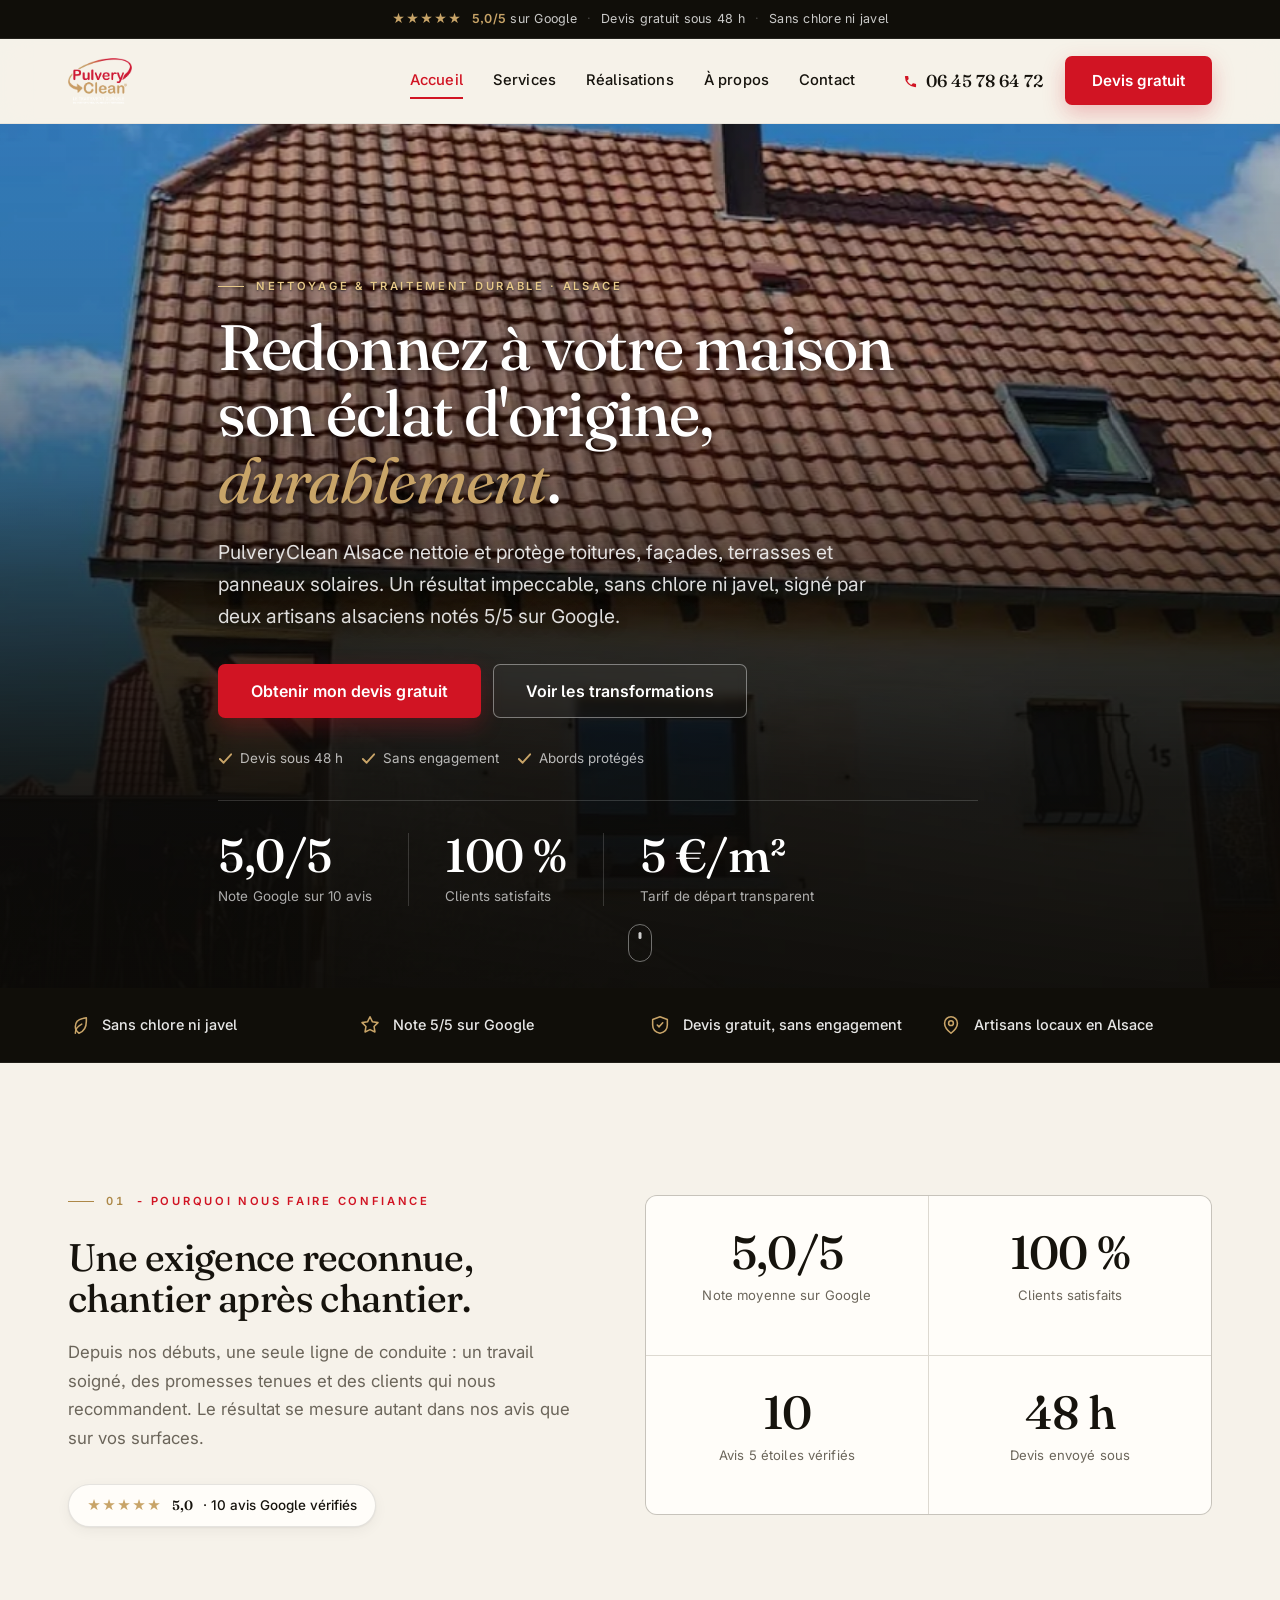
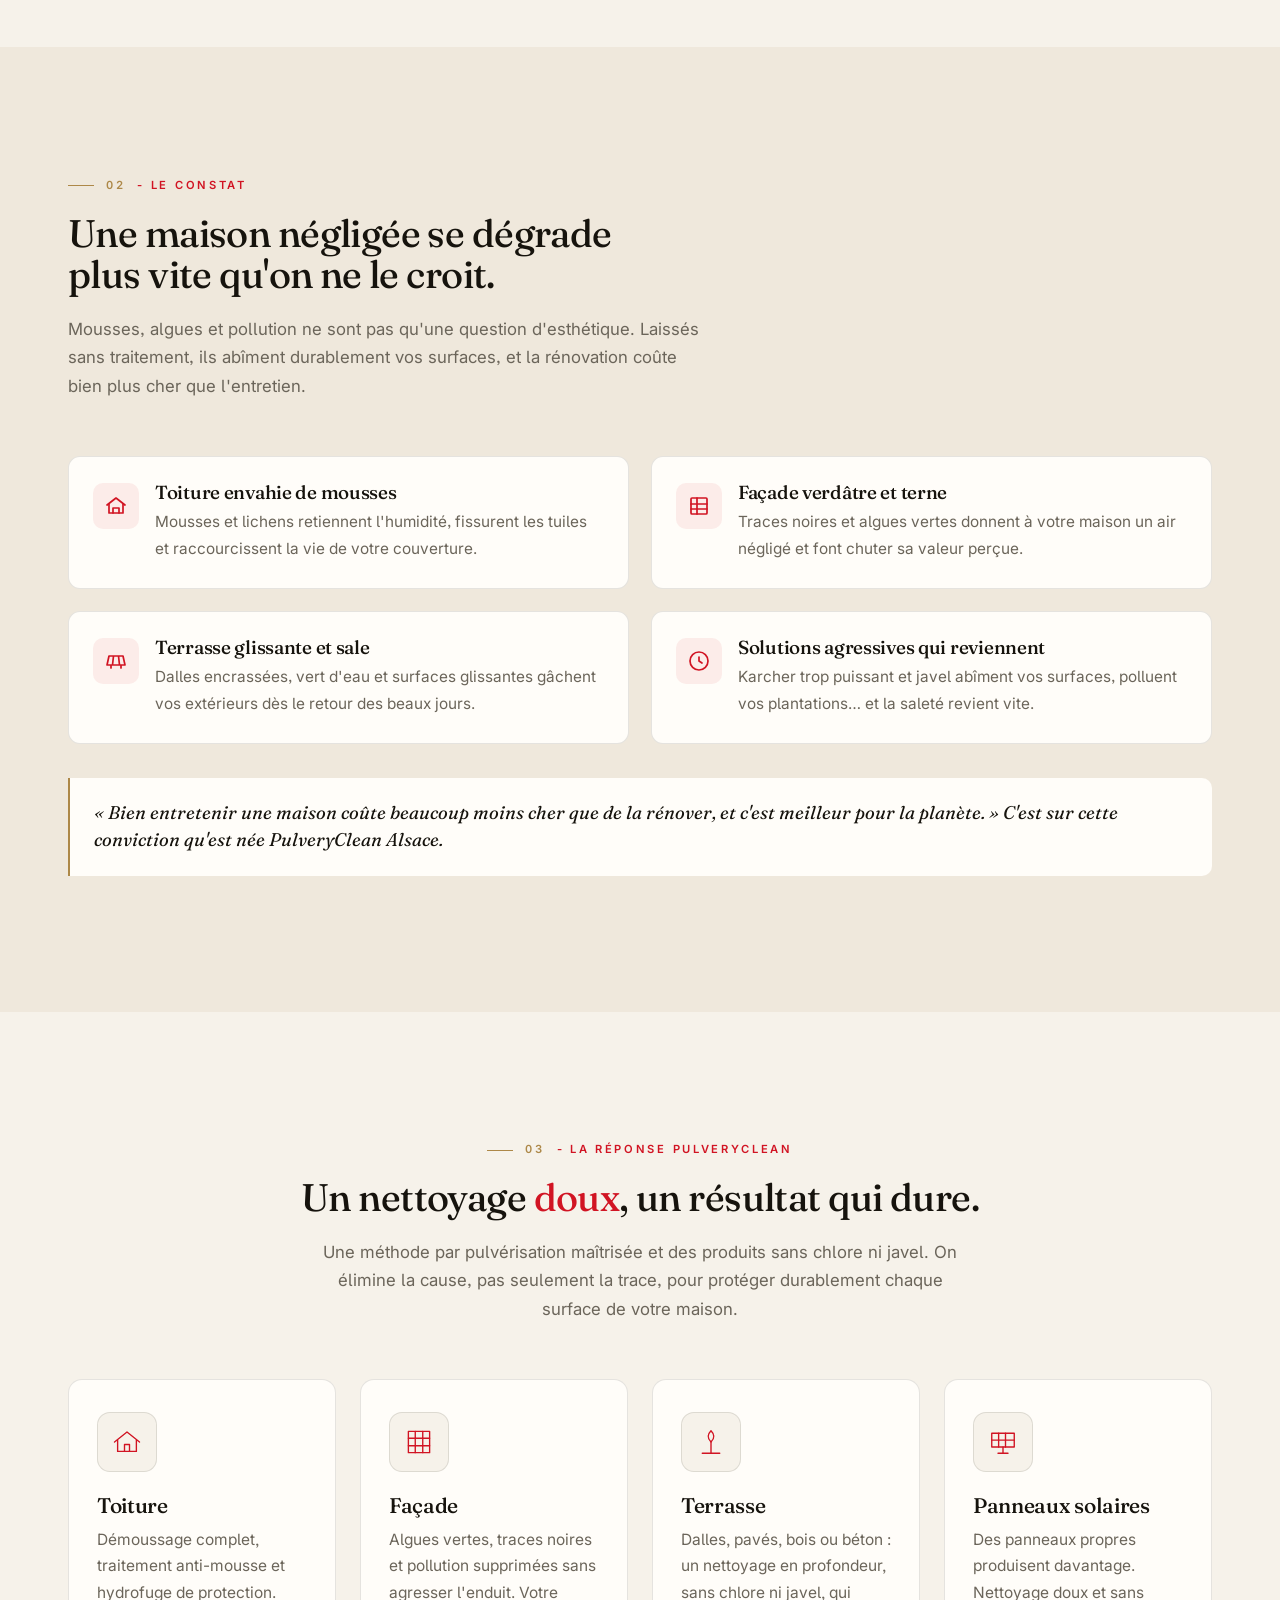
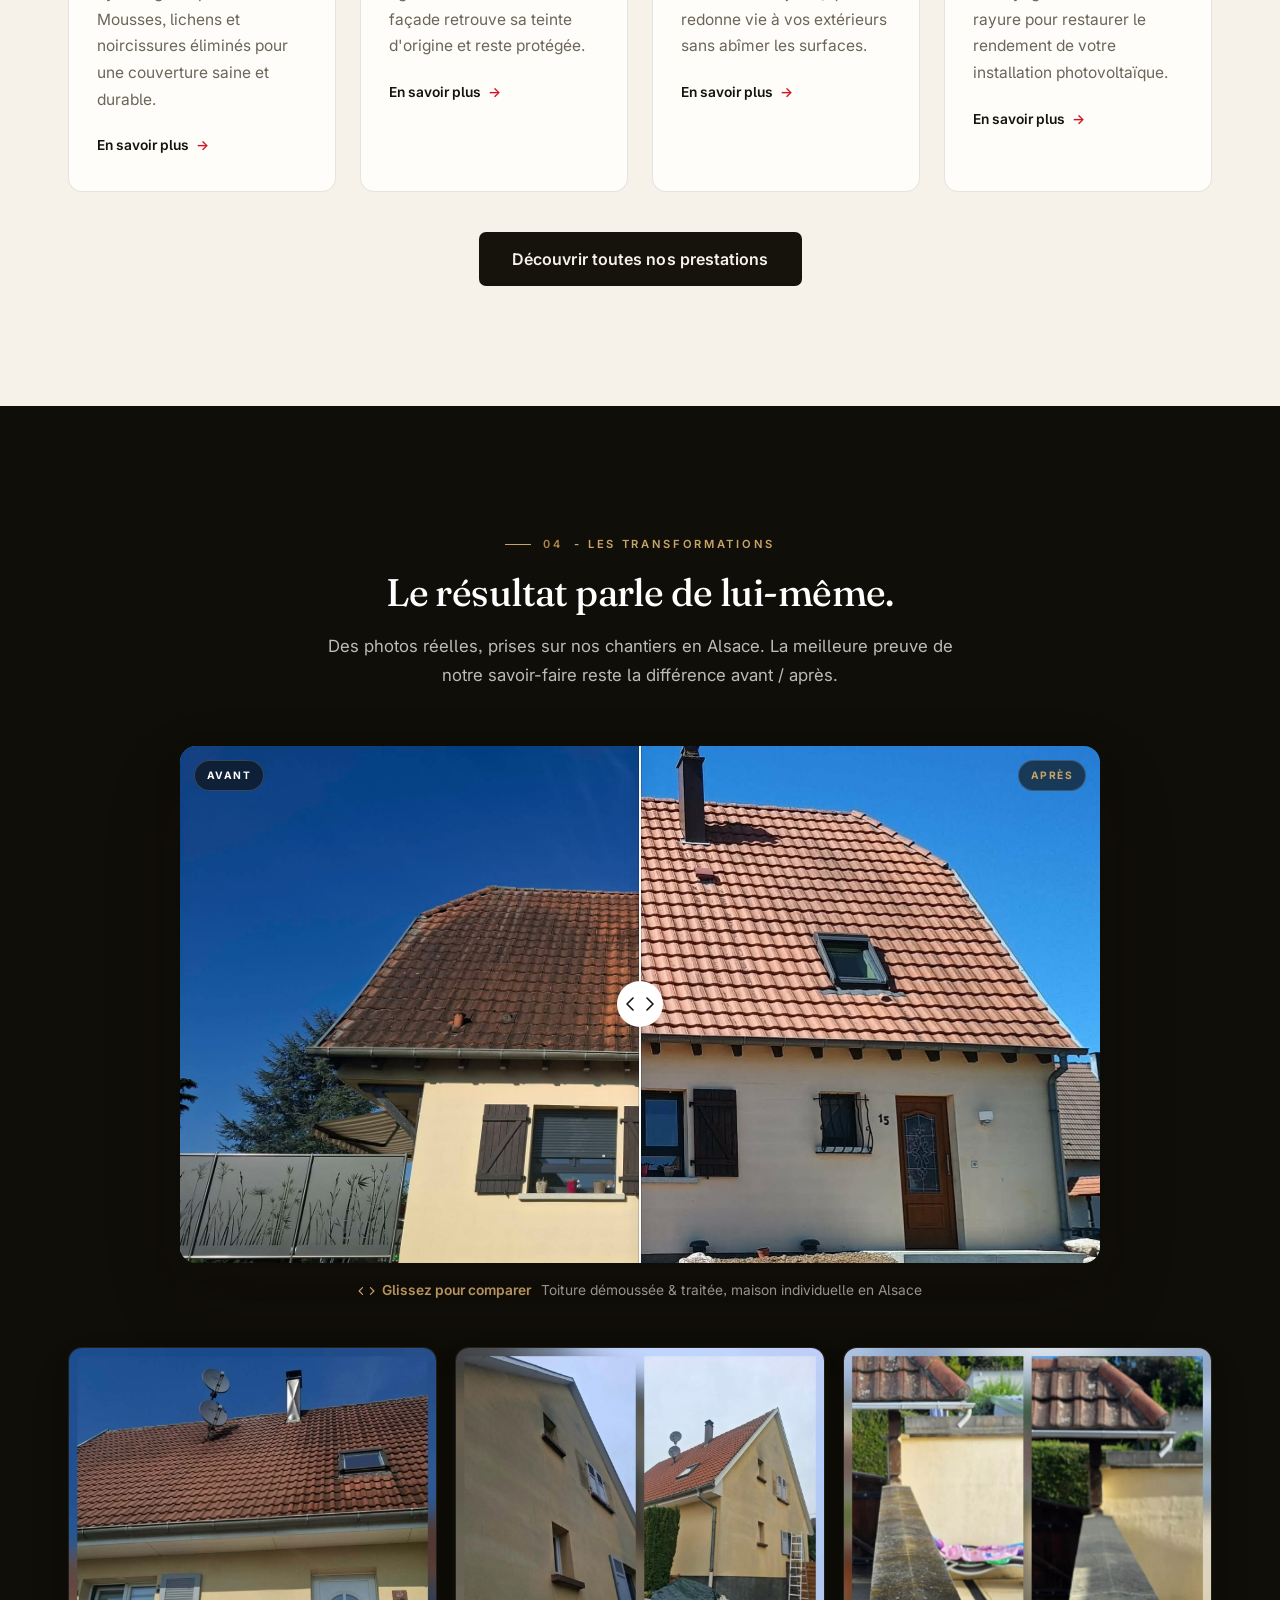
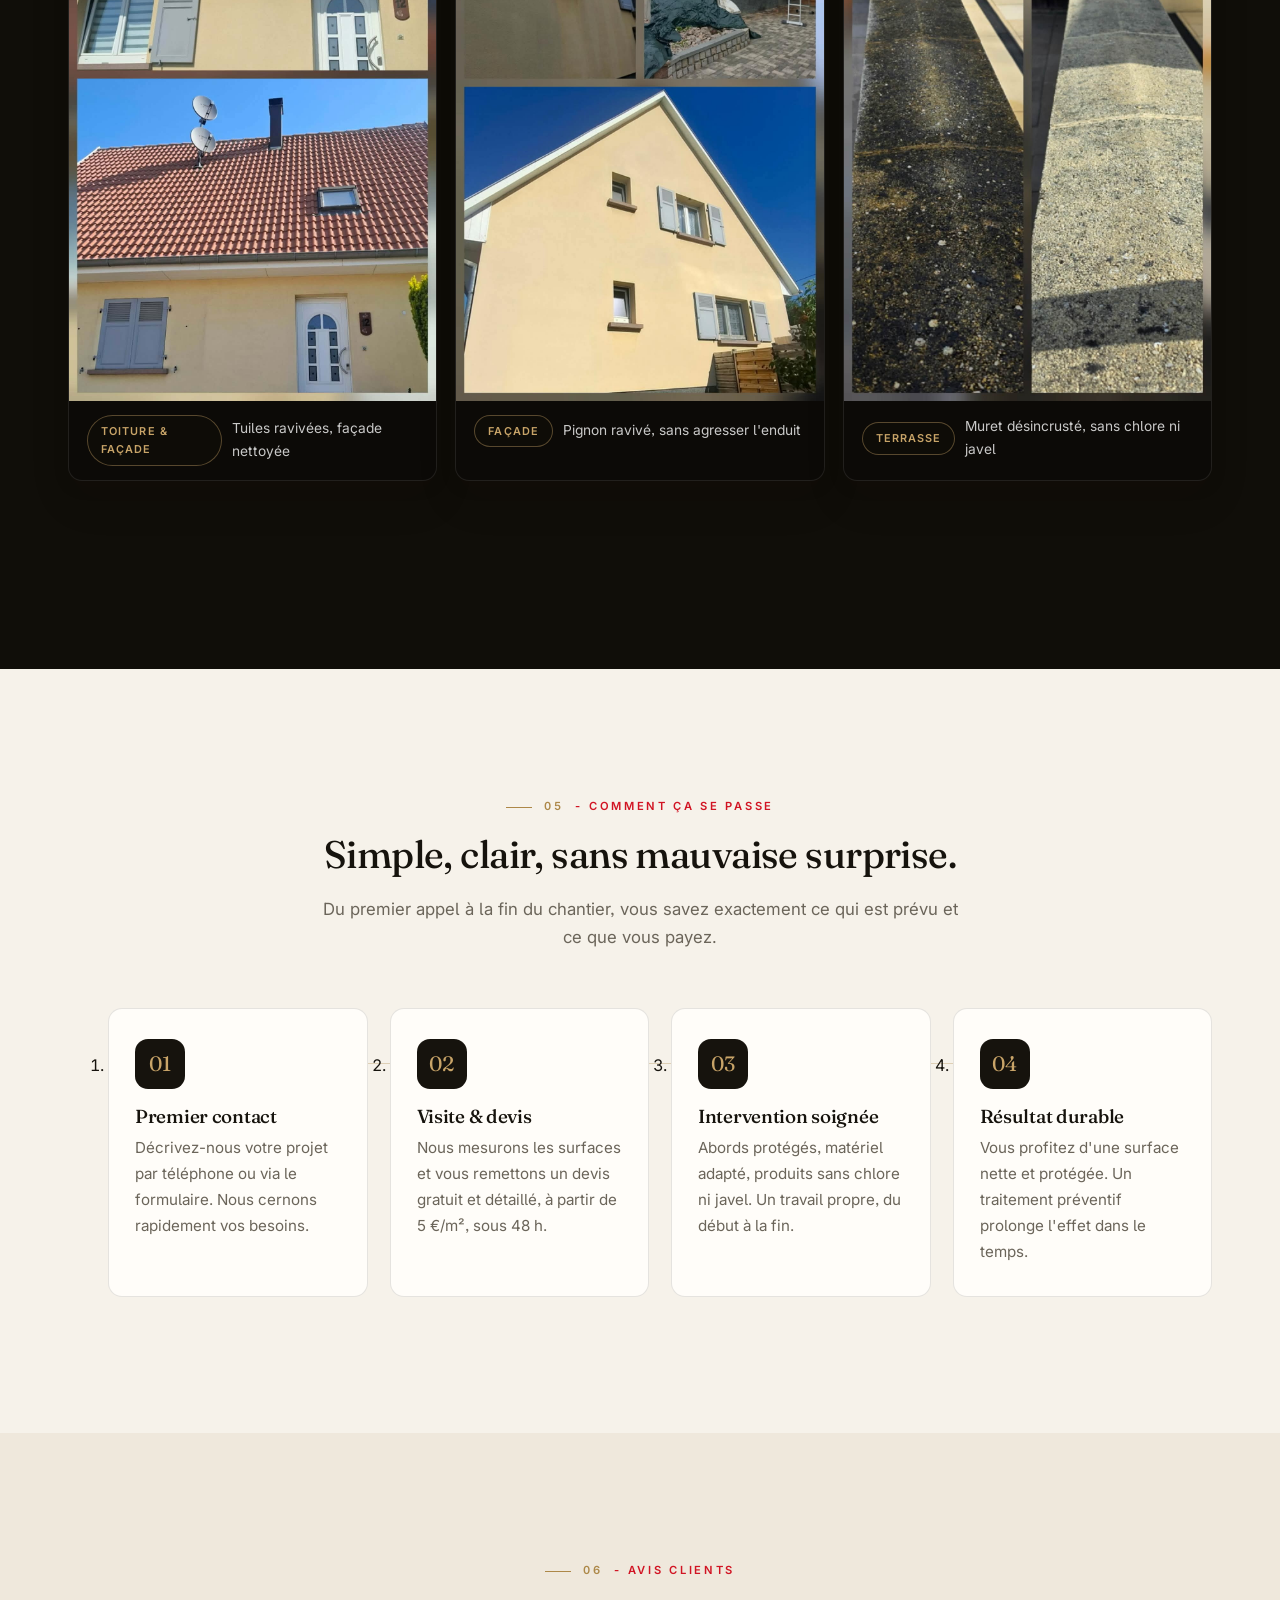
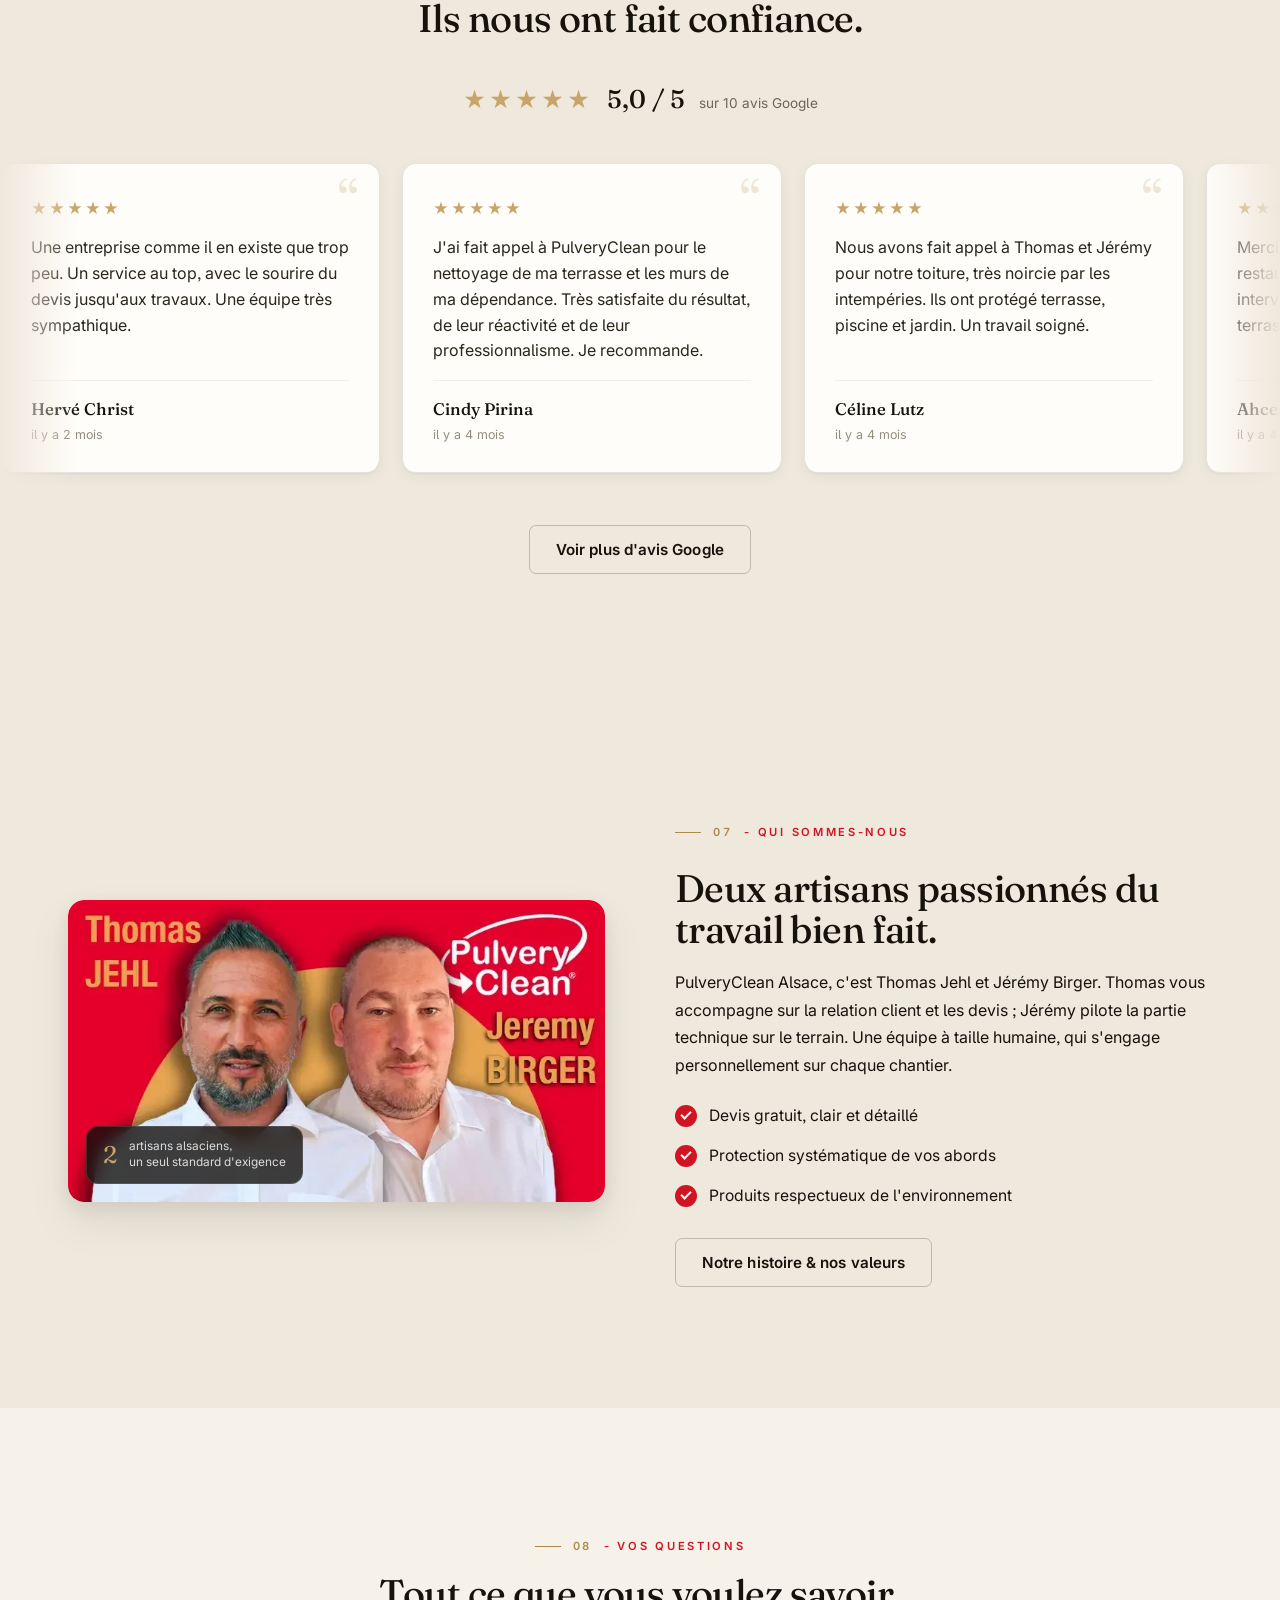
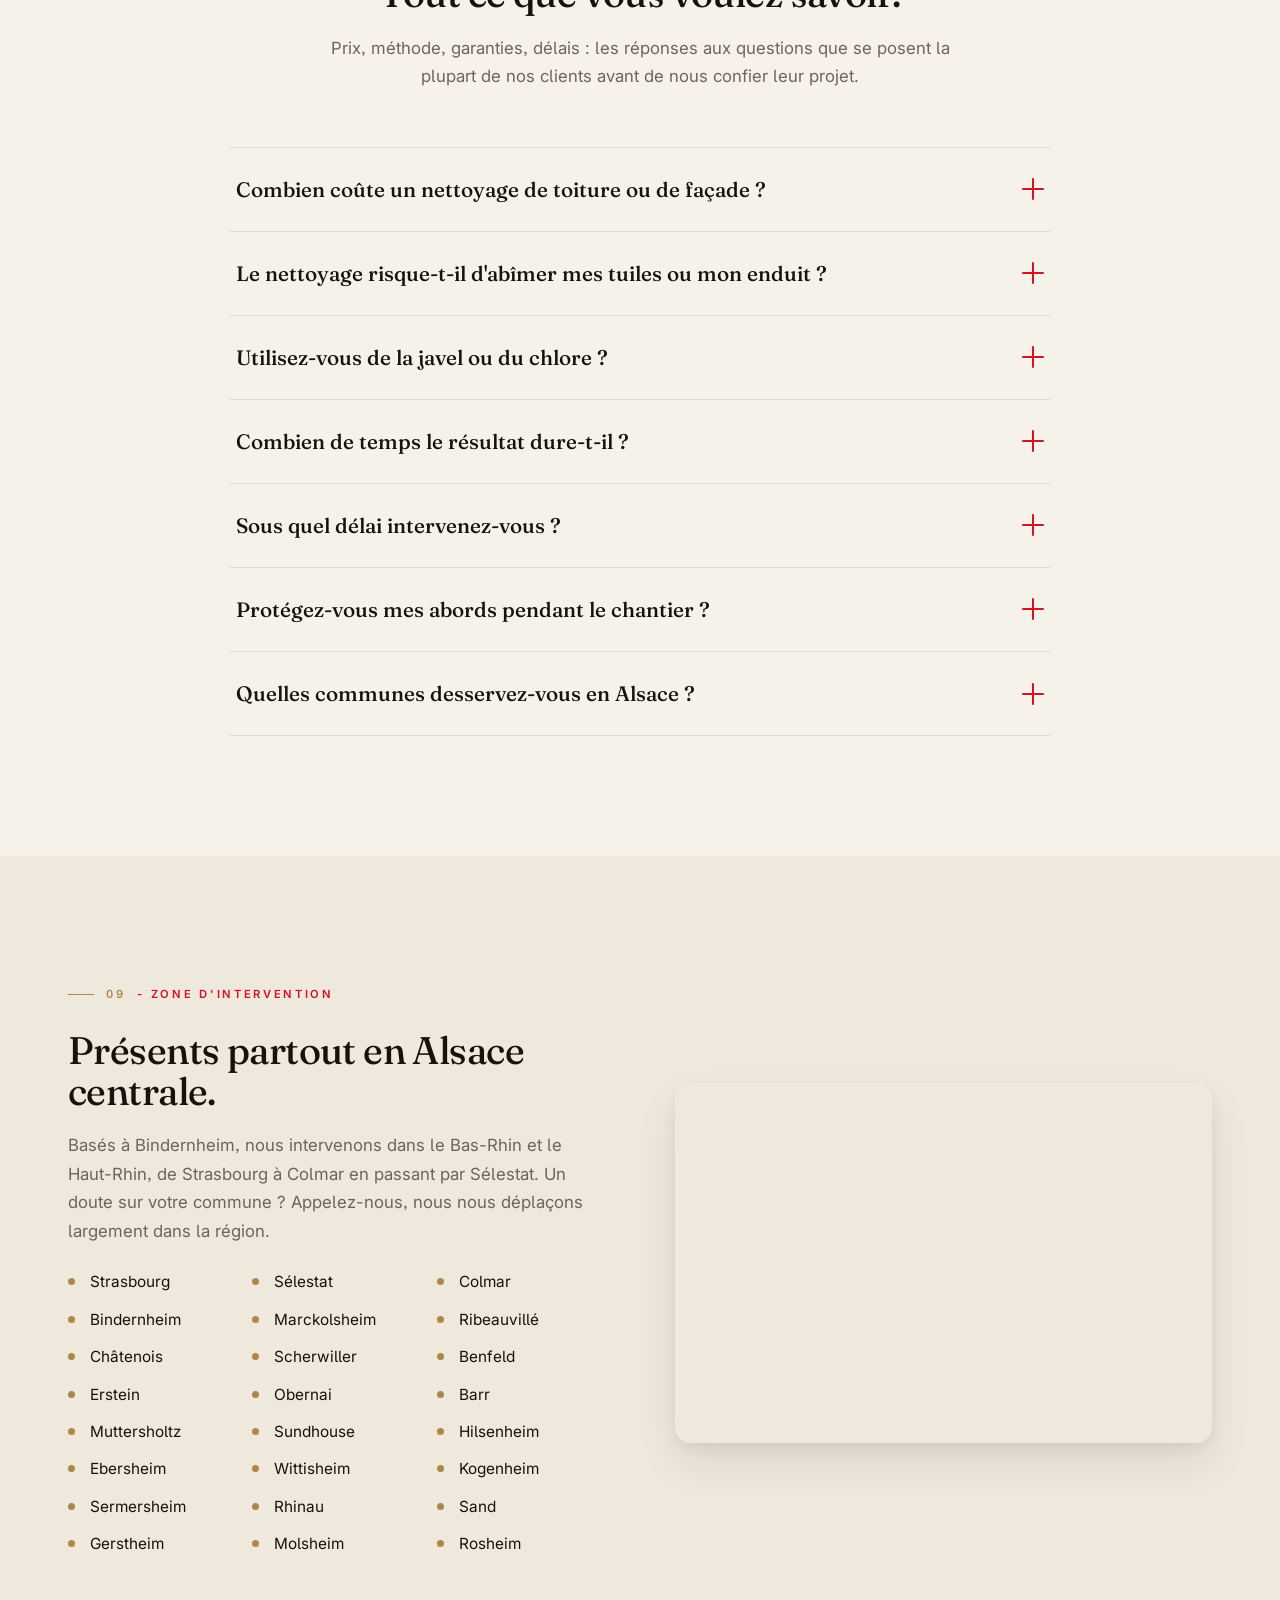
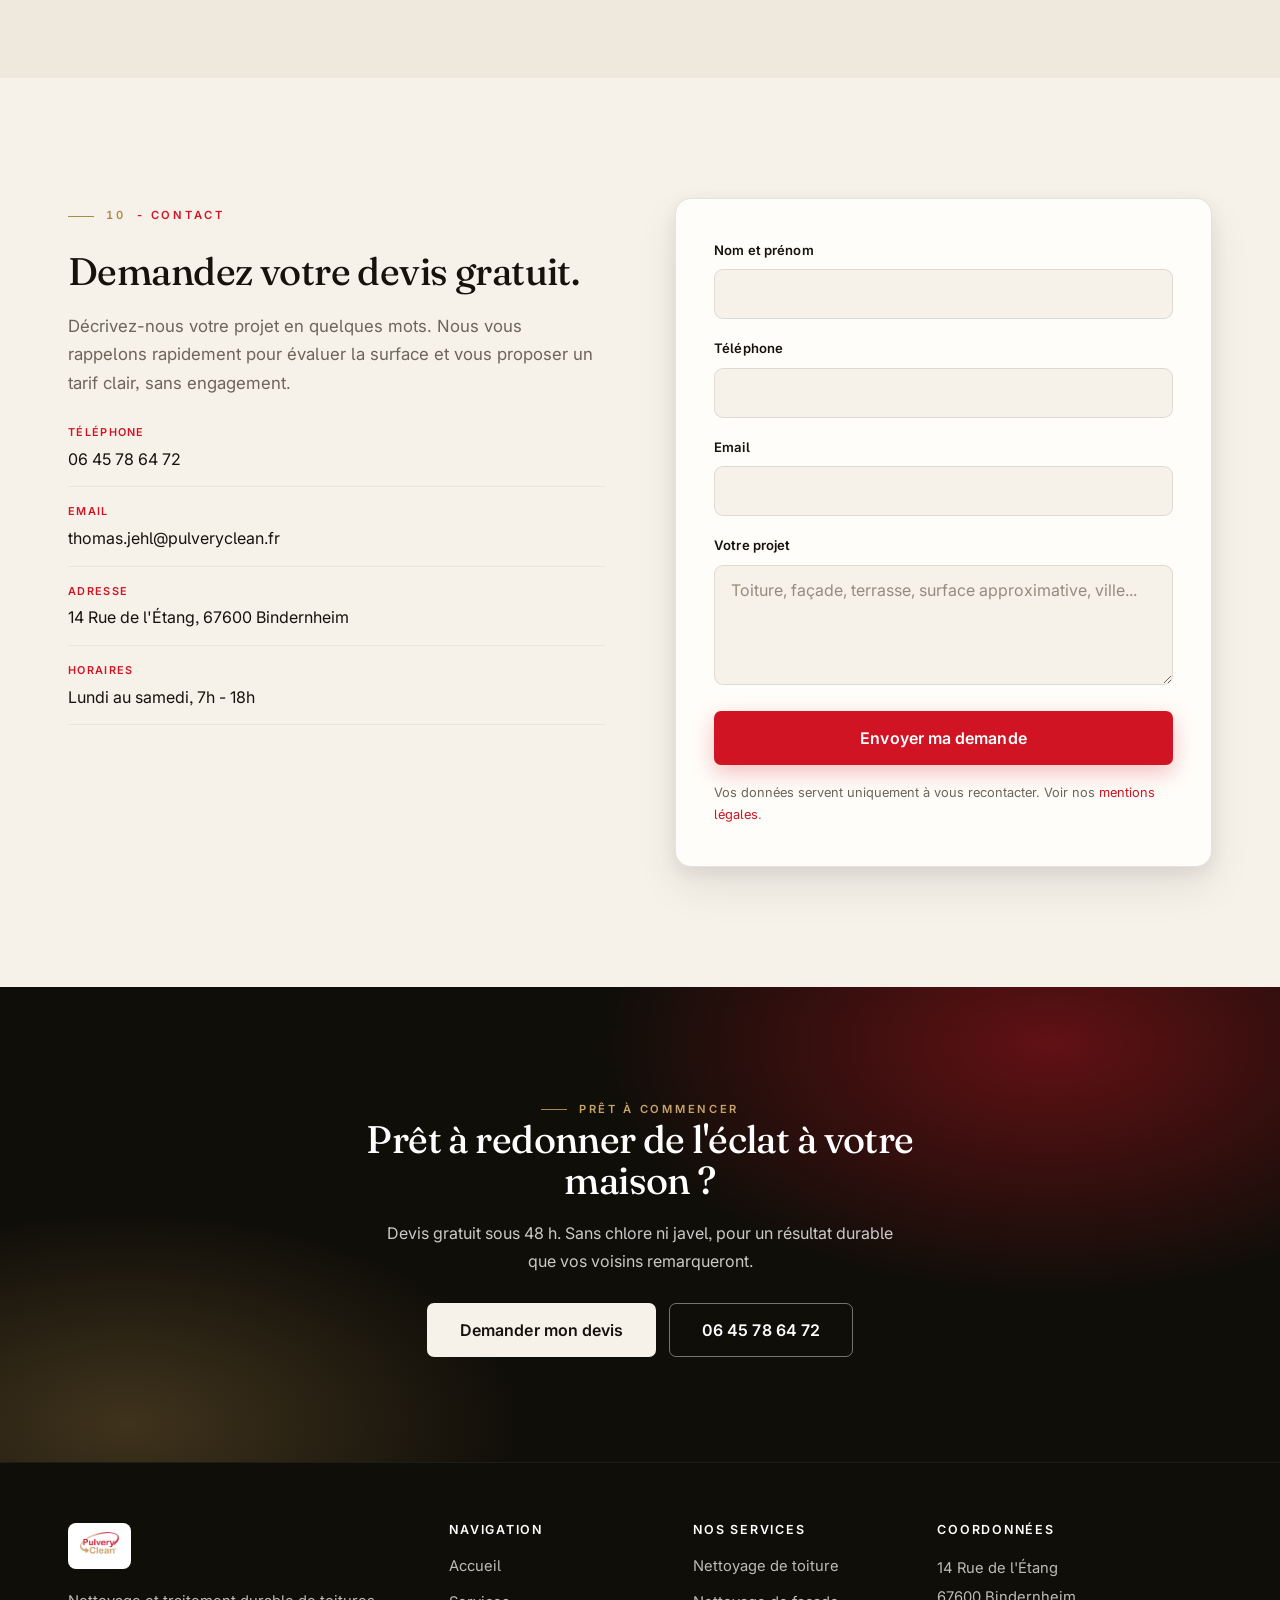
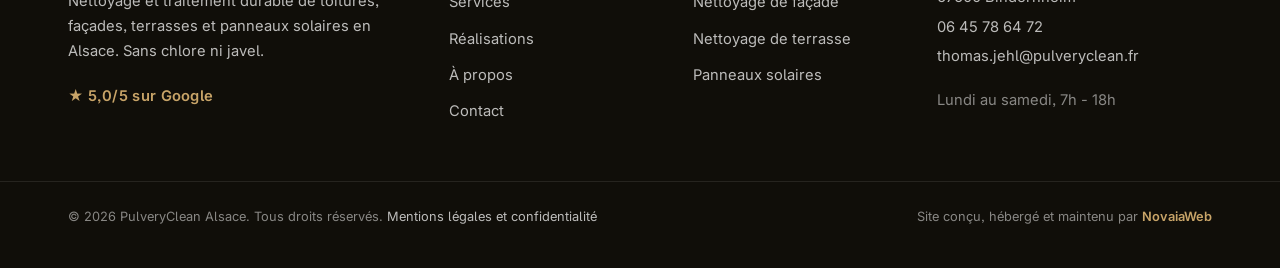
==== commit 28264264: "Lisibilite du hero et lien avis Google - Hero : voile degrade renforce + ombres sur eyebrow/titre/le" ====
--- a/index.html
+++ b/index.html
@@ -228,7 +228,7 @@
         <h2 class="section-title" id="authority-title">Une exigence reconnue, chantier après chantier.</h2>
         <p class="section-sub">Depuis nos débuts, une seule ligne de conduite : un travail soigné, des promesses tenues et des clients qui nous recommandent. Le résultat se mesure autant dans nos avis que sur vos surfaces.</p>
         <div class="about-sign">
-          <a href="https://www.google.com/search?sa=X&amp;sca_esv=c621deafa4352bcf&amp;hl=fr-FR&amp;q=PulveryClean%20Alsace%20Avis&amp;rldimm=3999566450253373488&amp;tbm=lcl#lkt=LocalPoiReviews" class="google-badge" target="_blank" rel="noopener"><span class="g-stars" aria-hidden="true">★★★★★</span> <strong>5,0</strong> · 10 avis Google vérifiés</a>
+          <a href="https://www.google.com/maps?cid=3999566450253373488" class="google-badge" target="_blank" rel="noopener"><span class="g-stars" aria-hidden="true">★★★★★</span> <strong>5,0</strong> · 10 avis Google vérifiés</a>
         </div>
       </div>
       <div class="split-media reveal d1">
@@ -517,7 +517,7 @@
 
     <div class="container">
       <div class="section-cta reveal" style="text-align:center;">
-        <a href="https://www.google.com/search?sa=X&amp;sca_esv=c621deafa4352bcf&amp;hl=fr-FR&amp;q=PulveryClean%20Alsace%20Avis&amp;rldimm=3999566450253373488&amp;tbm=lcl#lkt=LocalPoiReviews" class="btn btn-outline" target="_blank" rel="noopener">Voir plus d'avis Google</a>
+        <a href="https://www.google.com/maps?cid=3999566450253373488" class="btn btn-outline" target="_blank" rel="noopener">Voir plus d'avis Google</a>
       </div>
     </div>
   </section>
@@ -700,7 +700,7 @@
     <div class="footer-col footer-brand">
       <img src="images/logo.webp" alt="PulveryClean Alsace" width="170" height="55" class="footer-logo" loading="lazy">
       <p>Nettoyage et traitement durable de toitures, façades, terrasses et panneaux solaires en Alsace. Sans chlore ni javel.</p>
-      <a href="https://www.google.com/search?sa=X&amp;sca_esv=c621deafa4352bcf&amp;hl=fr-FR&amp;q=PulveryClean%20Alsace%20Avis&amp;rldimm=3999566450253373488&amp;tbm=lcl#lkt=LocalPoiReviews" class="footer-google" target="_blank" rel="noopener">★ 5,0/5 sur Google</a>
+      <a href="https://www.google.com/maps?cid=3999566450253373488" class="footer-google" target="_blank" rel="noopener">★ 5,0/5 sur Google</a>
     </div>
     <nav class="footer-col" aria-label="Plan du site">
       <h2 class="footer-title">Navigation</h2>
--- a/css/style-mobile.css
+++ b/css/style-mobile.css
@@ -316,20 +316,21 @@
 .hero-overlay {
   position: absolute; inset: 0; z-index: 1;
   background:
-    linear-gradient(to top, rgba(12, 10, 7, 0.94) 1%, rgba(12, 10, 7, 0.62) 36%, rgba(12, 10, 7, 0.16) 70%, rgba(12, 10, 7, 0.34) 100%),
-    radial-gradient(120% 80% at 15% 100%, rgba(12, 10, 7, 0.5), transparent 60%);
+    linear-gradient(to top, rgba(12, 10, 7, 0.95) 0%, rgba(12, 10, 7, 0.88) 24%, rgba(12, 10, 7, 0.66) 48%, rgba(12, 10, 7, 0.36) 72%, rgba(12, 10, 7, 0.26) 100%),
+    radial-gradient(135% 95% at 8% 100%, rgba(12, 10, 7, 0.6), transparent 62%);
 }
 .hero-content { position: relative; z-index: 2; padding-top: 92px; padding-bottom: 52px; max-width: 760px; }
-.hero-eyebrow { color: var(--gold-2); }
-.hero-eyebrow::before { background: var(--gold-2); }
+.hero-eyebrow { color: #e7c98a; text-shadow: 0 1px 2px rgba(0, 0, 0, 0.6), 0 2px 16px rgba(0, 0, 0, 0.55); }
+.hero-eyebrow::before { background: #e7c98a; box-shadow: 0 1px 3px rgba(0, 0, 0, 0.5); }
 .hero-title {
   font-size: clamp(2.4rem, 9.5vw, 3.1rem);
   font-weight: 450; color: #fff; margin-bottom: 22px;
   letter-spacing: -0.02em; line-height: 1.04;
+  text-shadow: 0 2px 30px rgba(0, 0, 0, 0.5), 0 1px 4px rgba(0, 0, 0, 0.3);
 }
 .hero-title .line { display: block; }
 .hero-title em { font-style: italic; font-weight: 400; color: var(--gold-2); }
-.hero-lead { color: rgba(255, 255, 255, 0.84); max-width: 52ch; font-size: 1.08rem; line-height: 1.68; }
+.hero-lead { color: rgba(255, 255, 255, 0.86); max-width: 52ch; font-size: 1.08rem; line-height: 1.68; text-shadow: 0 1px 16px rgba(0, 0, 0, 0.45); }
 
 .hero-cta { display: flex; flex-direction: column; gap: 12px; margin: 28px 0 26px; }
 .hero-assur { display: flex; flex-wrap: wrap; gap: 8px 18px; margin-bottom: 30px; font-size: 0.84rem; color: rgba(255, 255, 255, 0.7); }
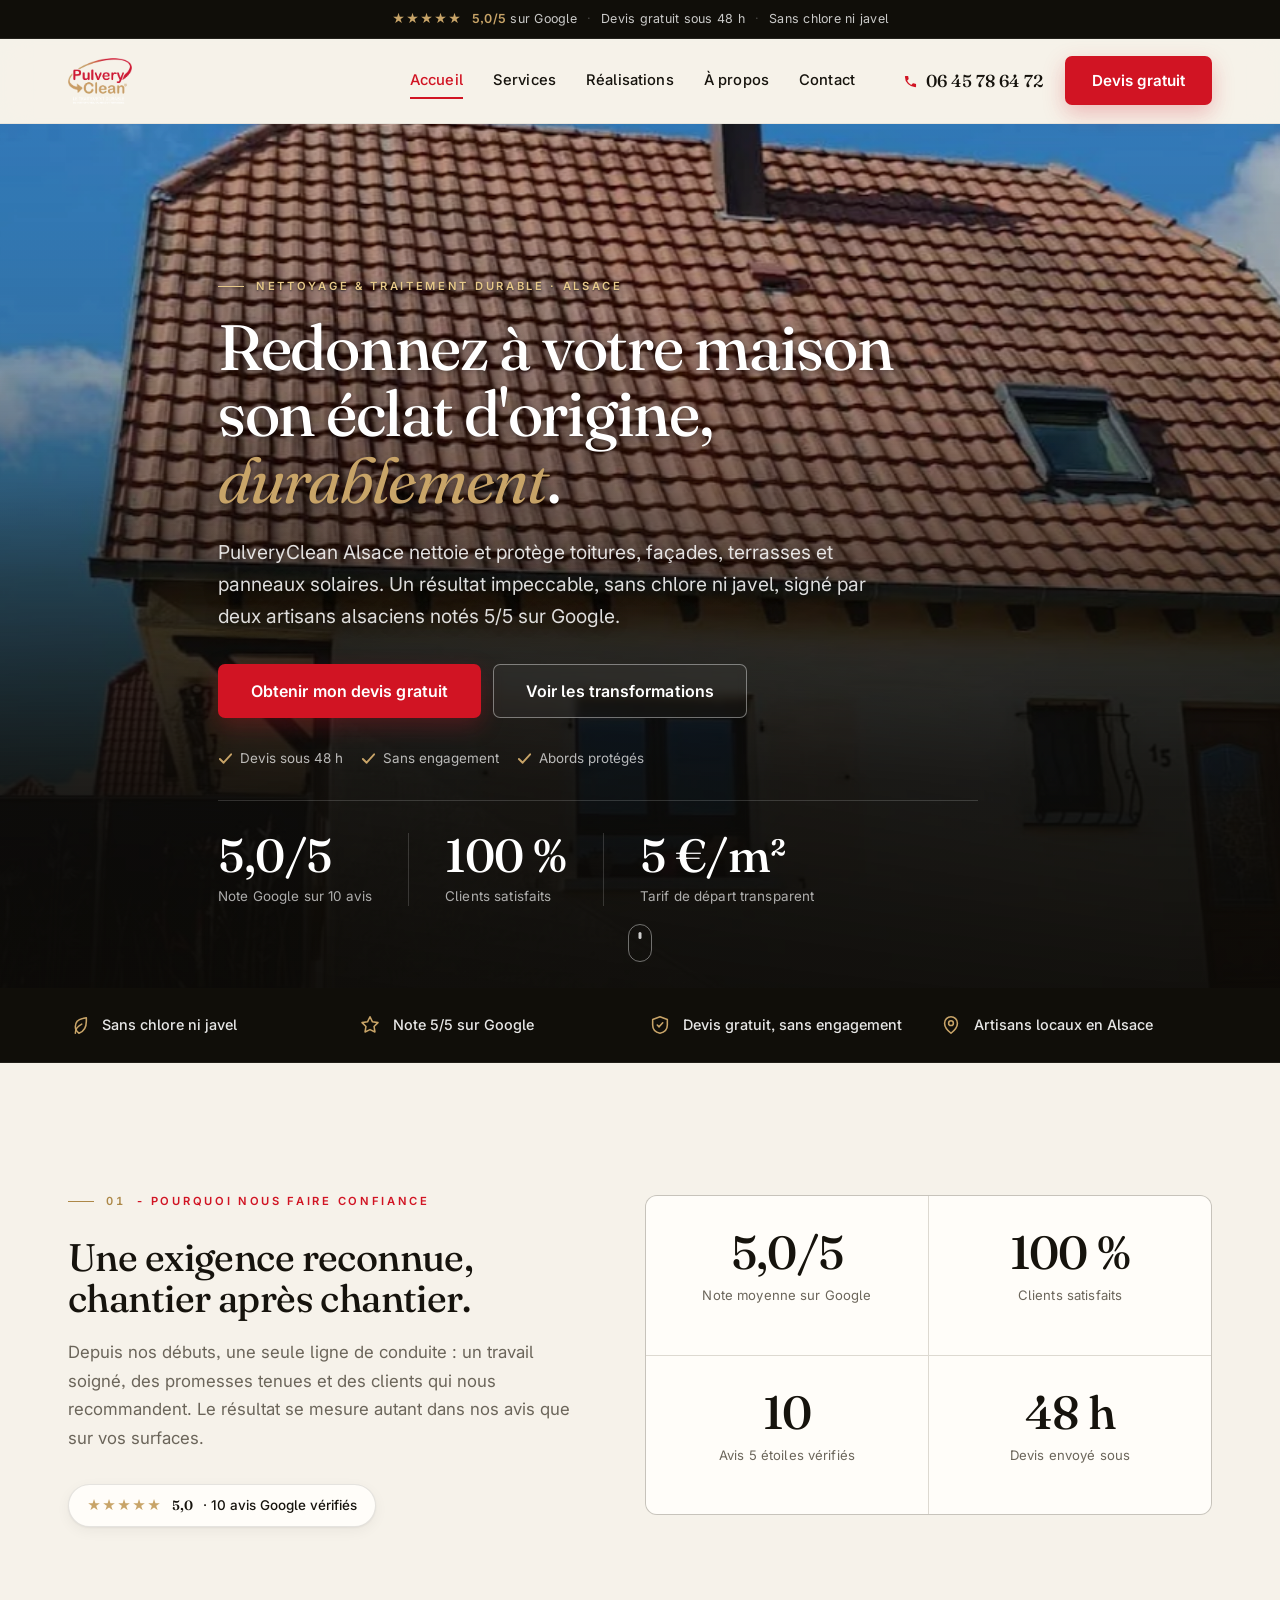
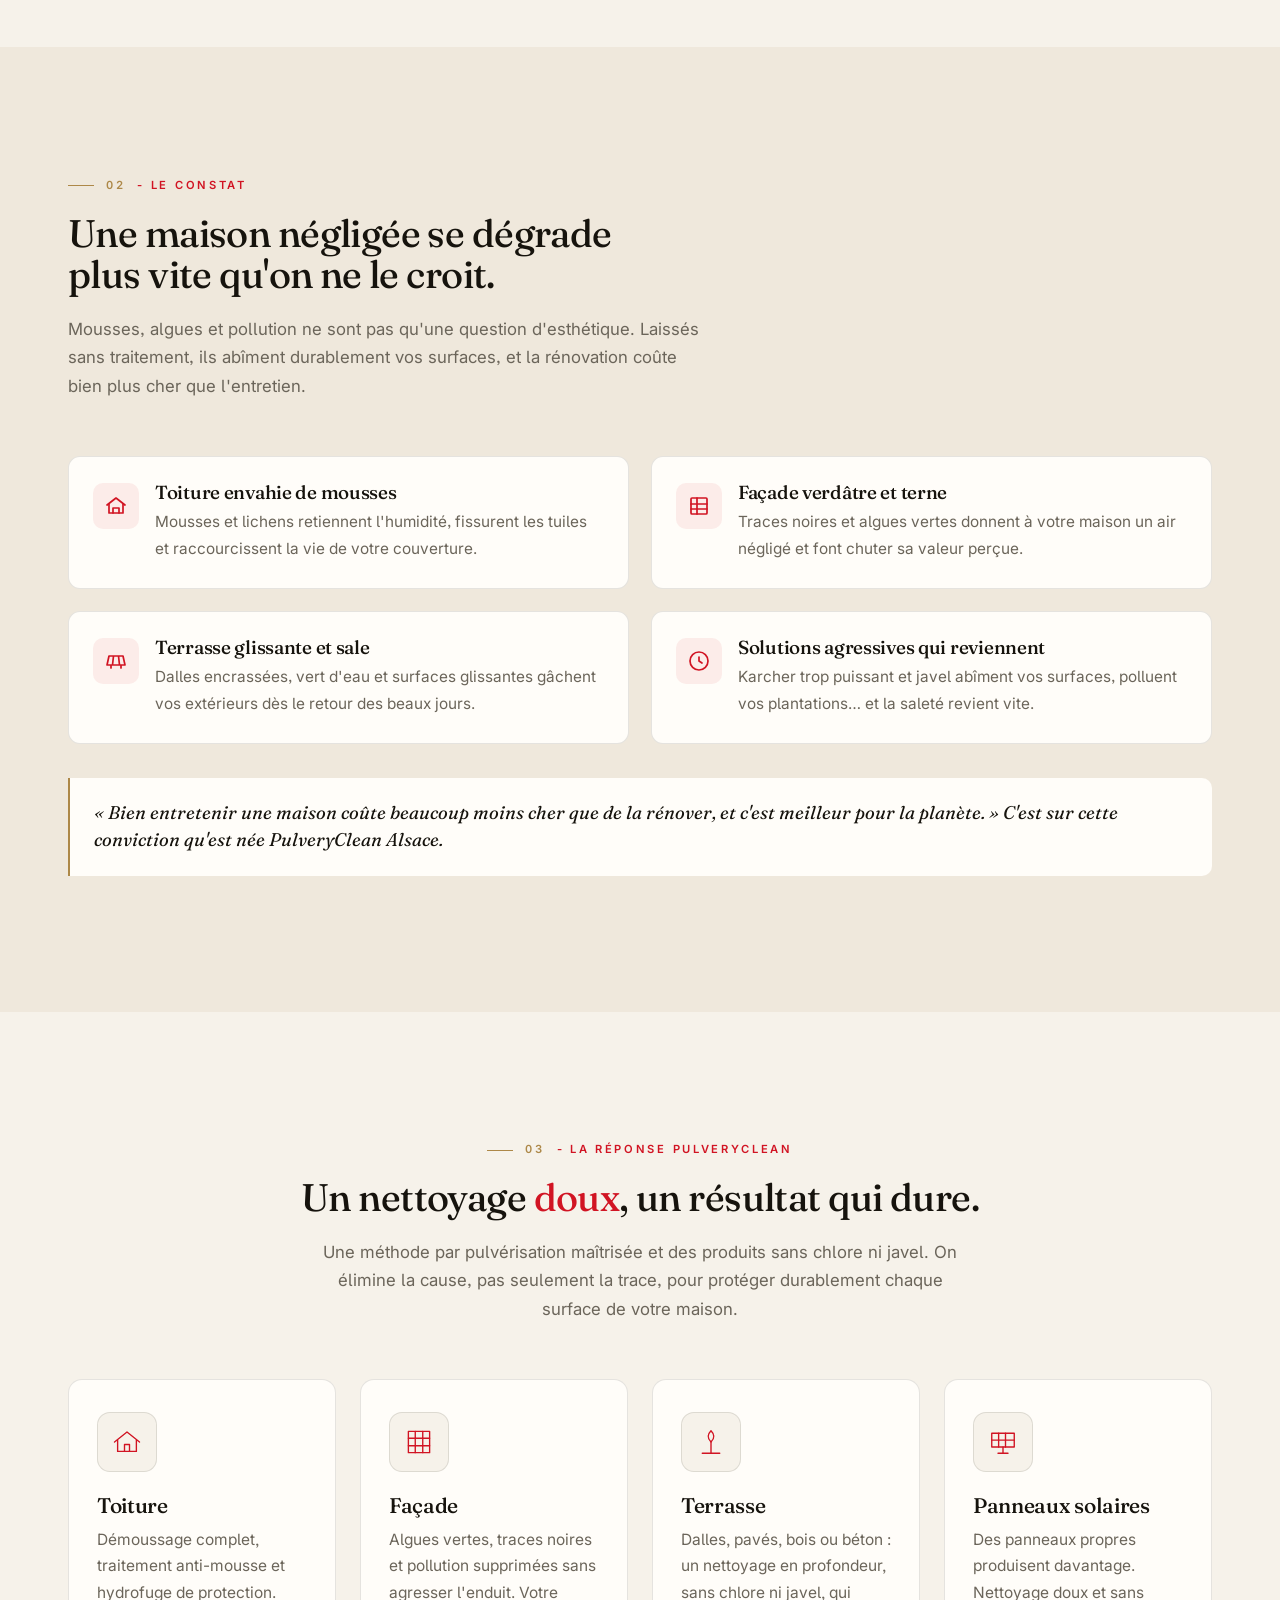
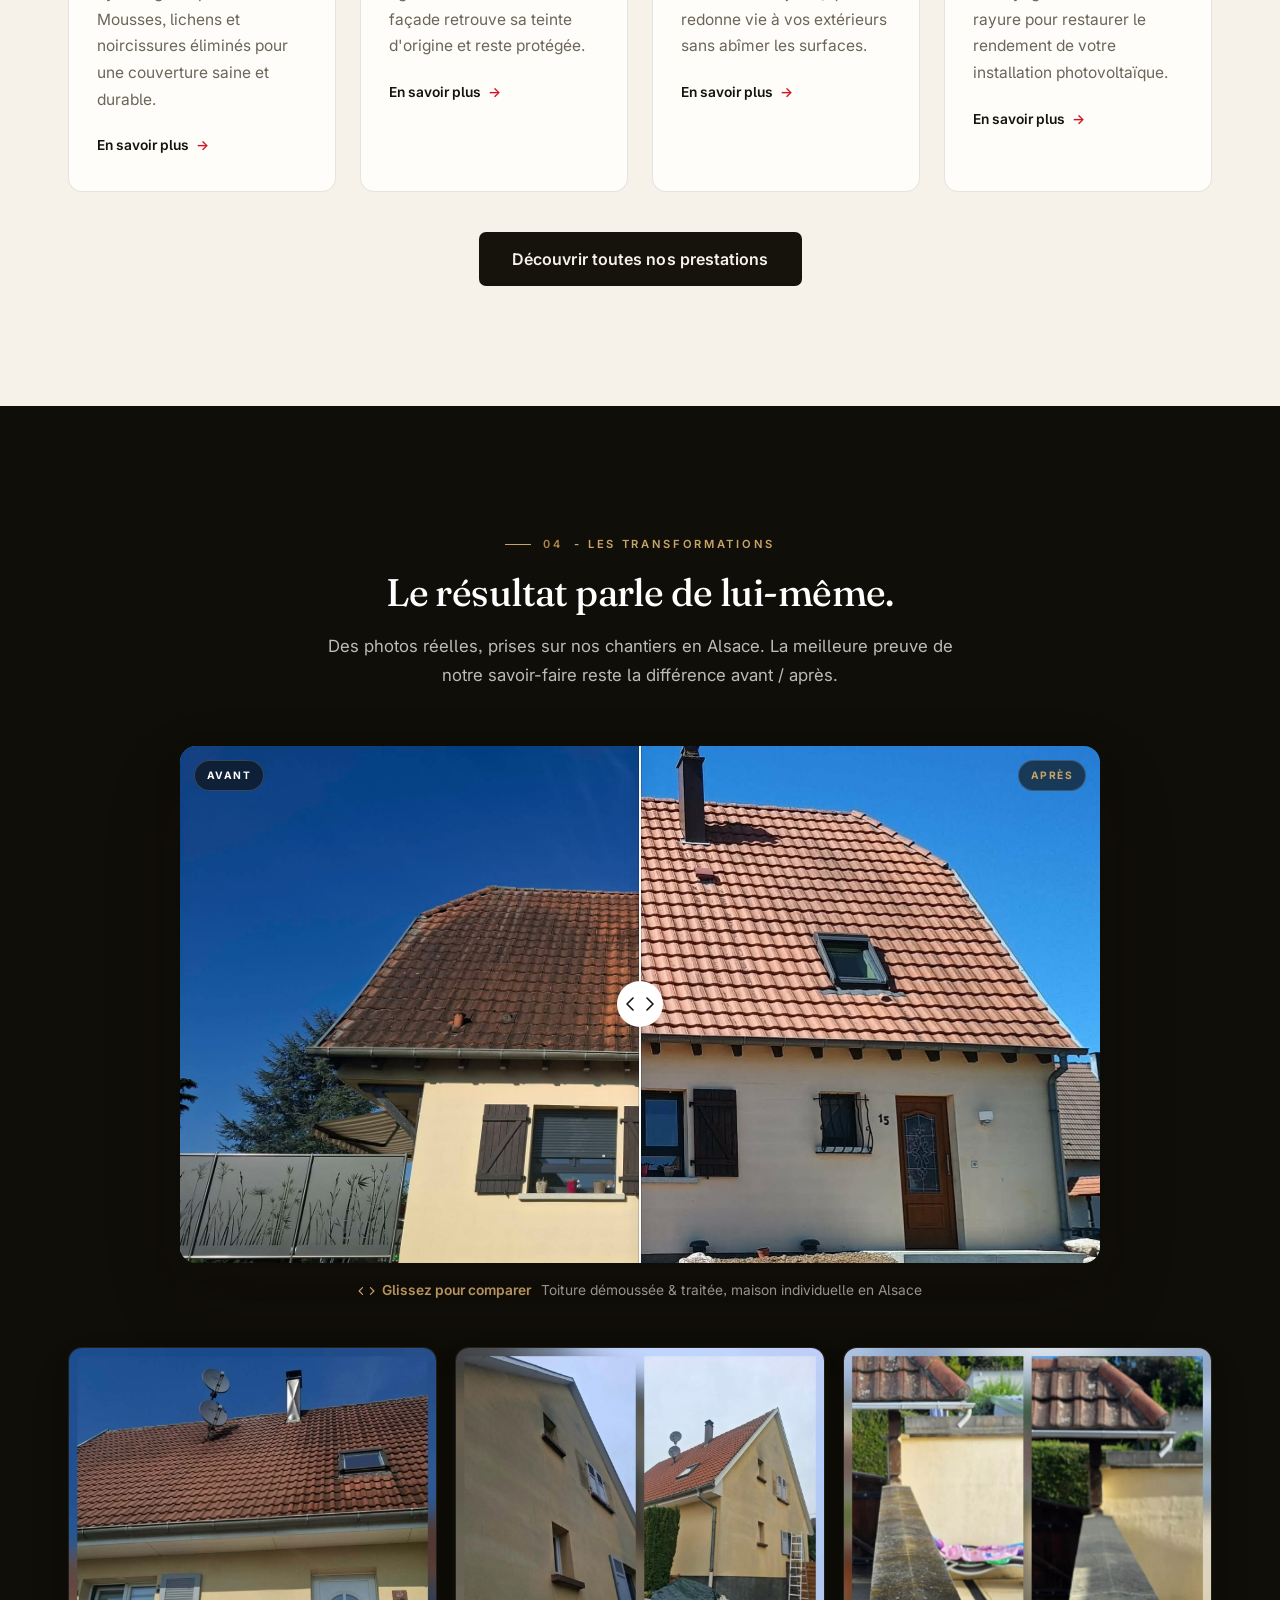
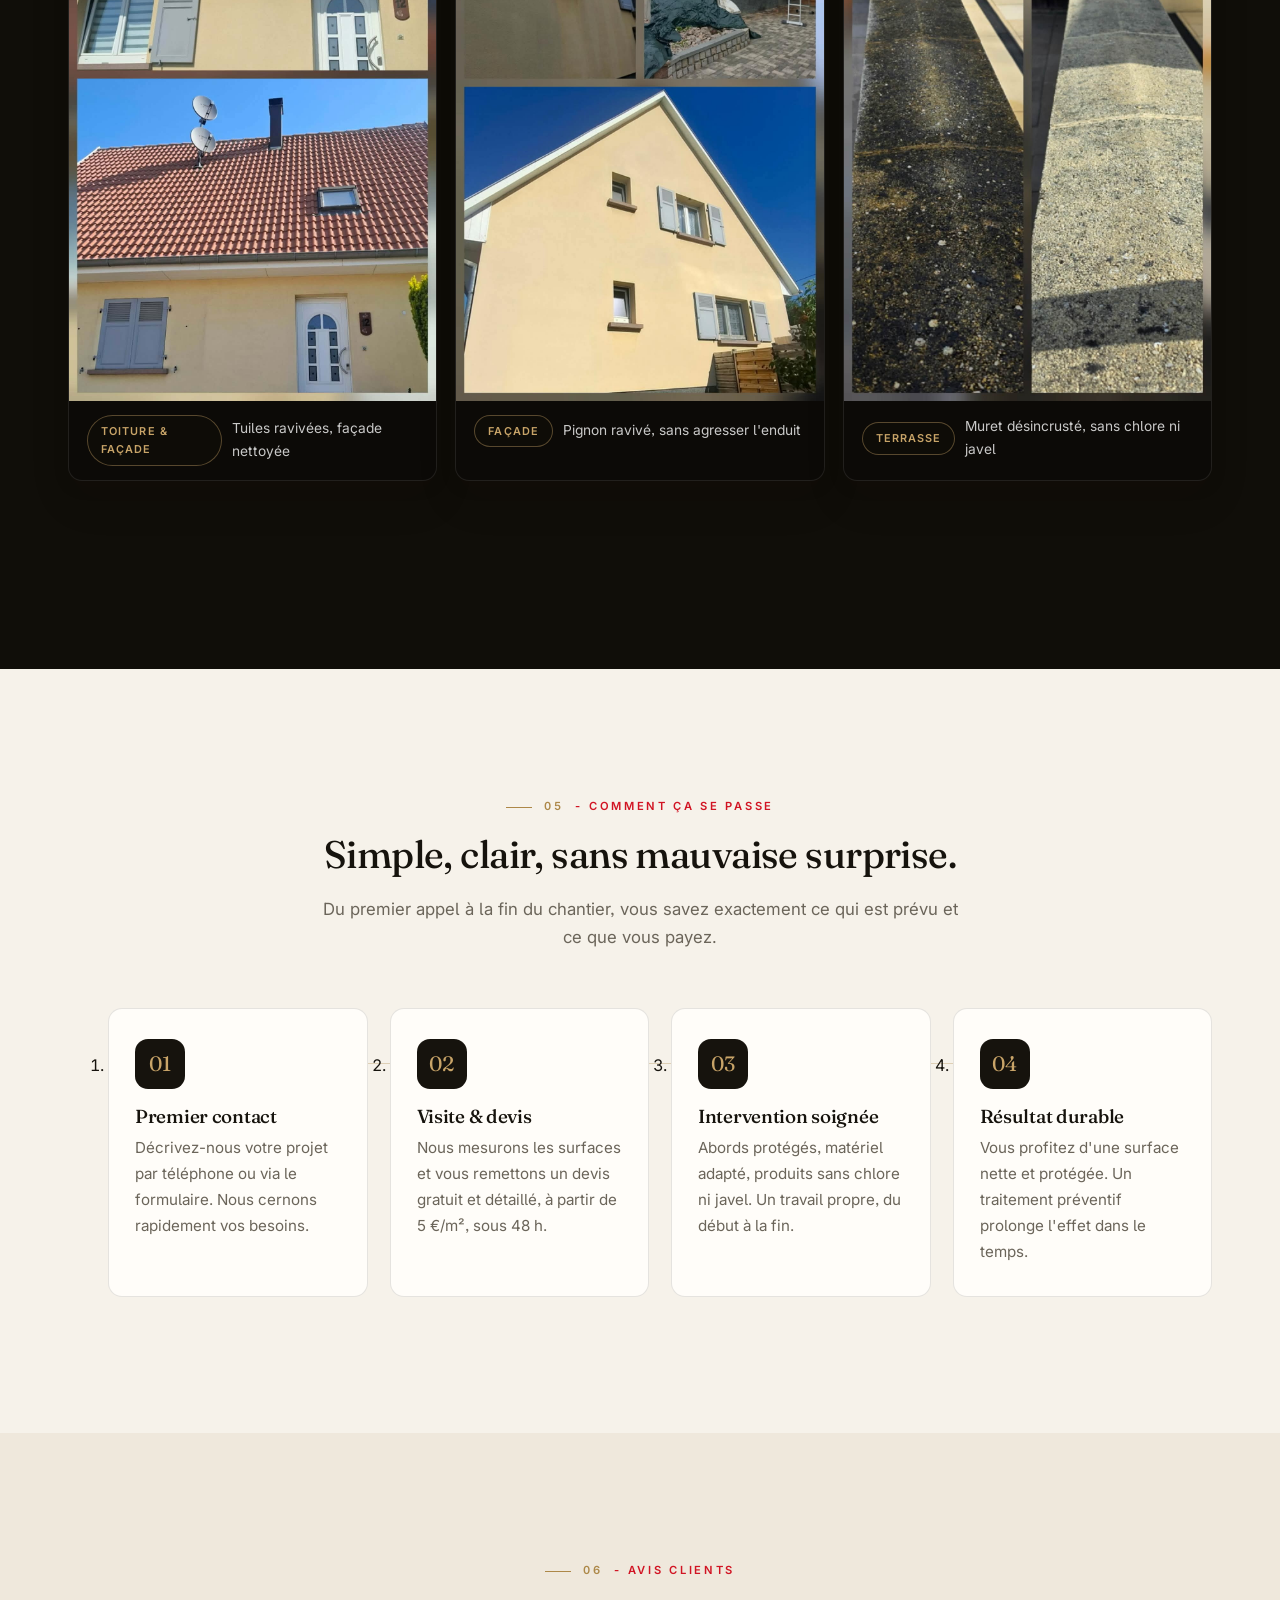
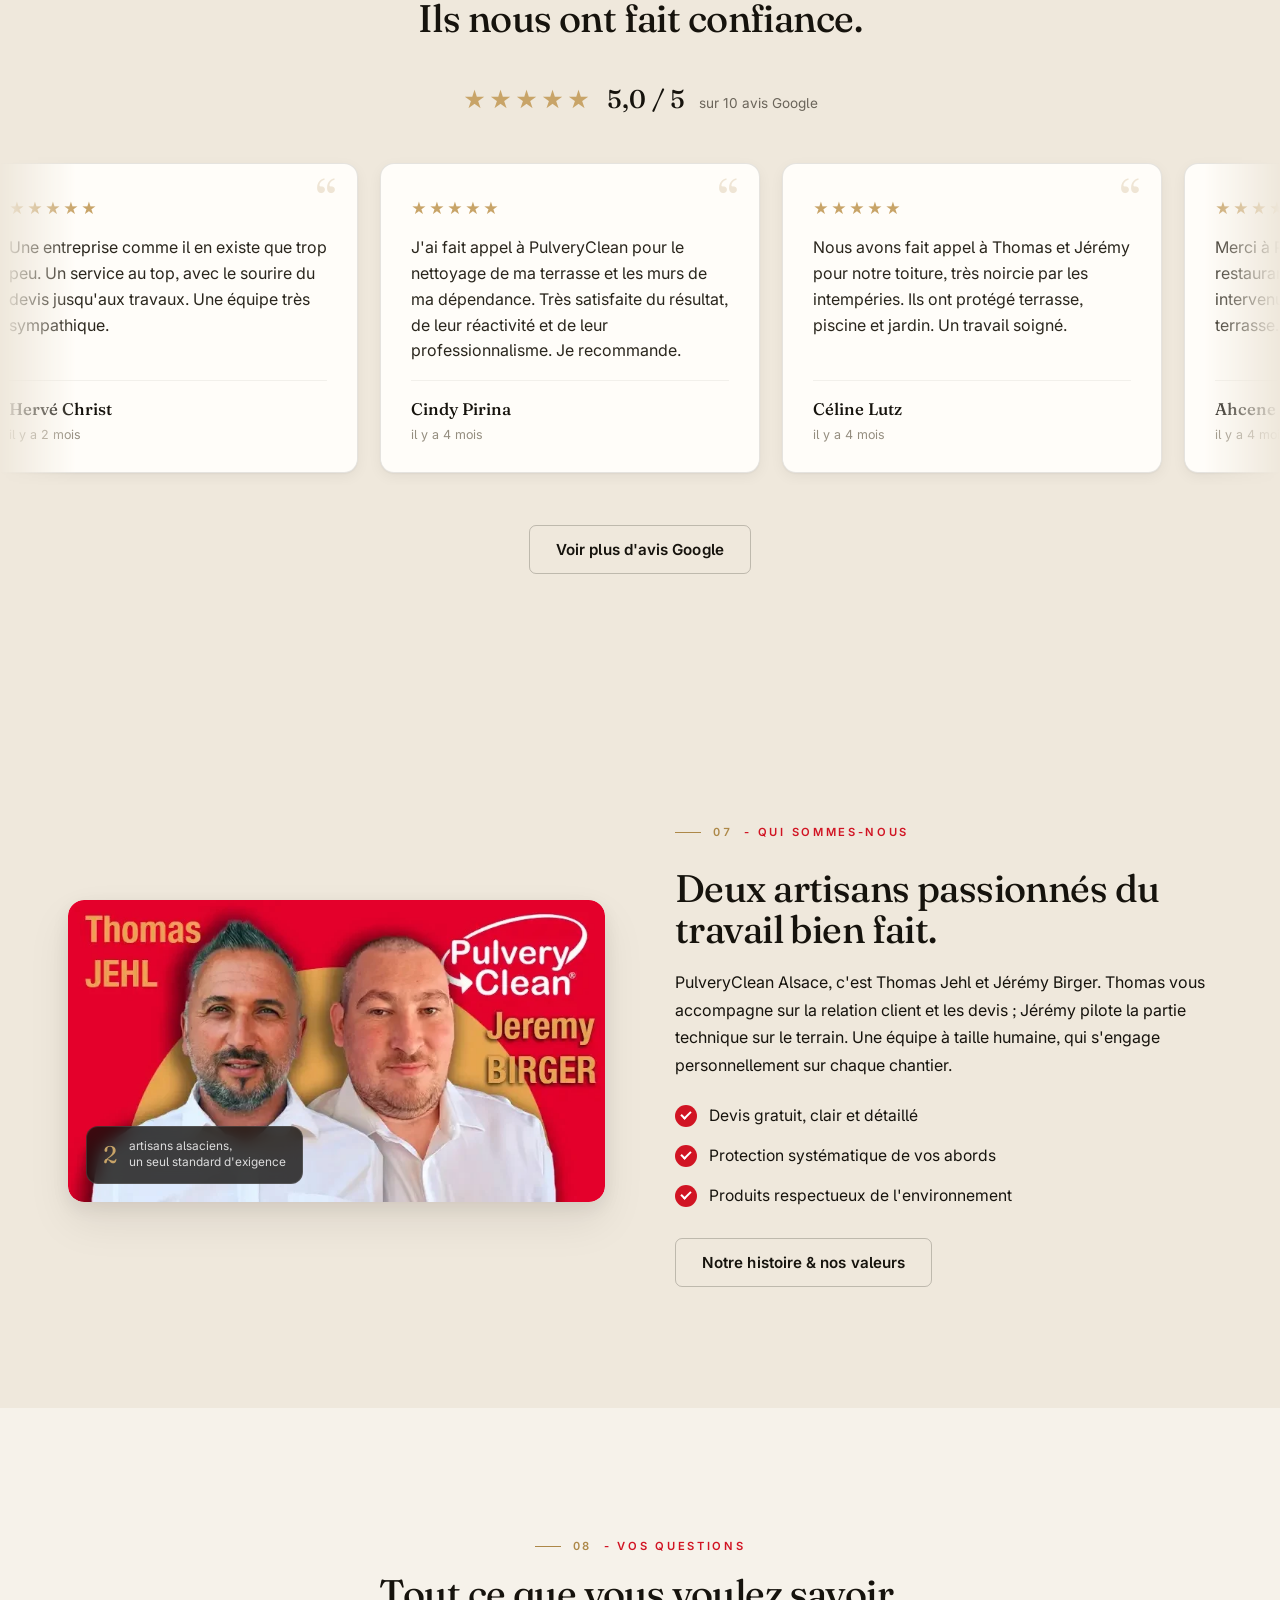
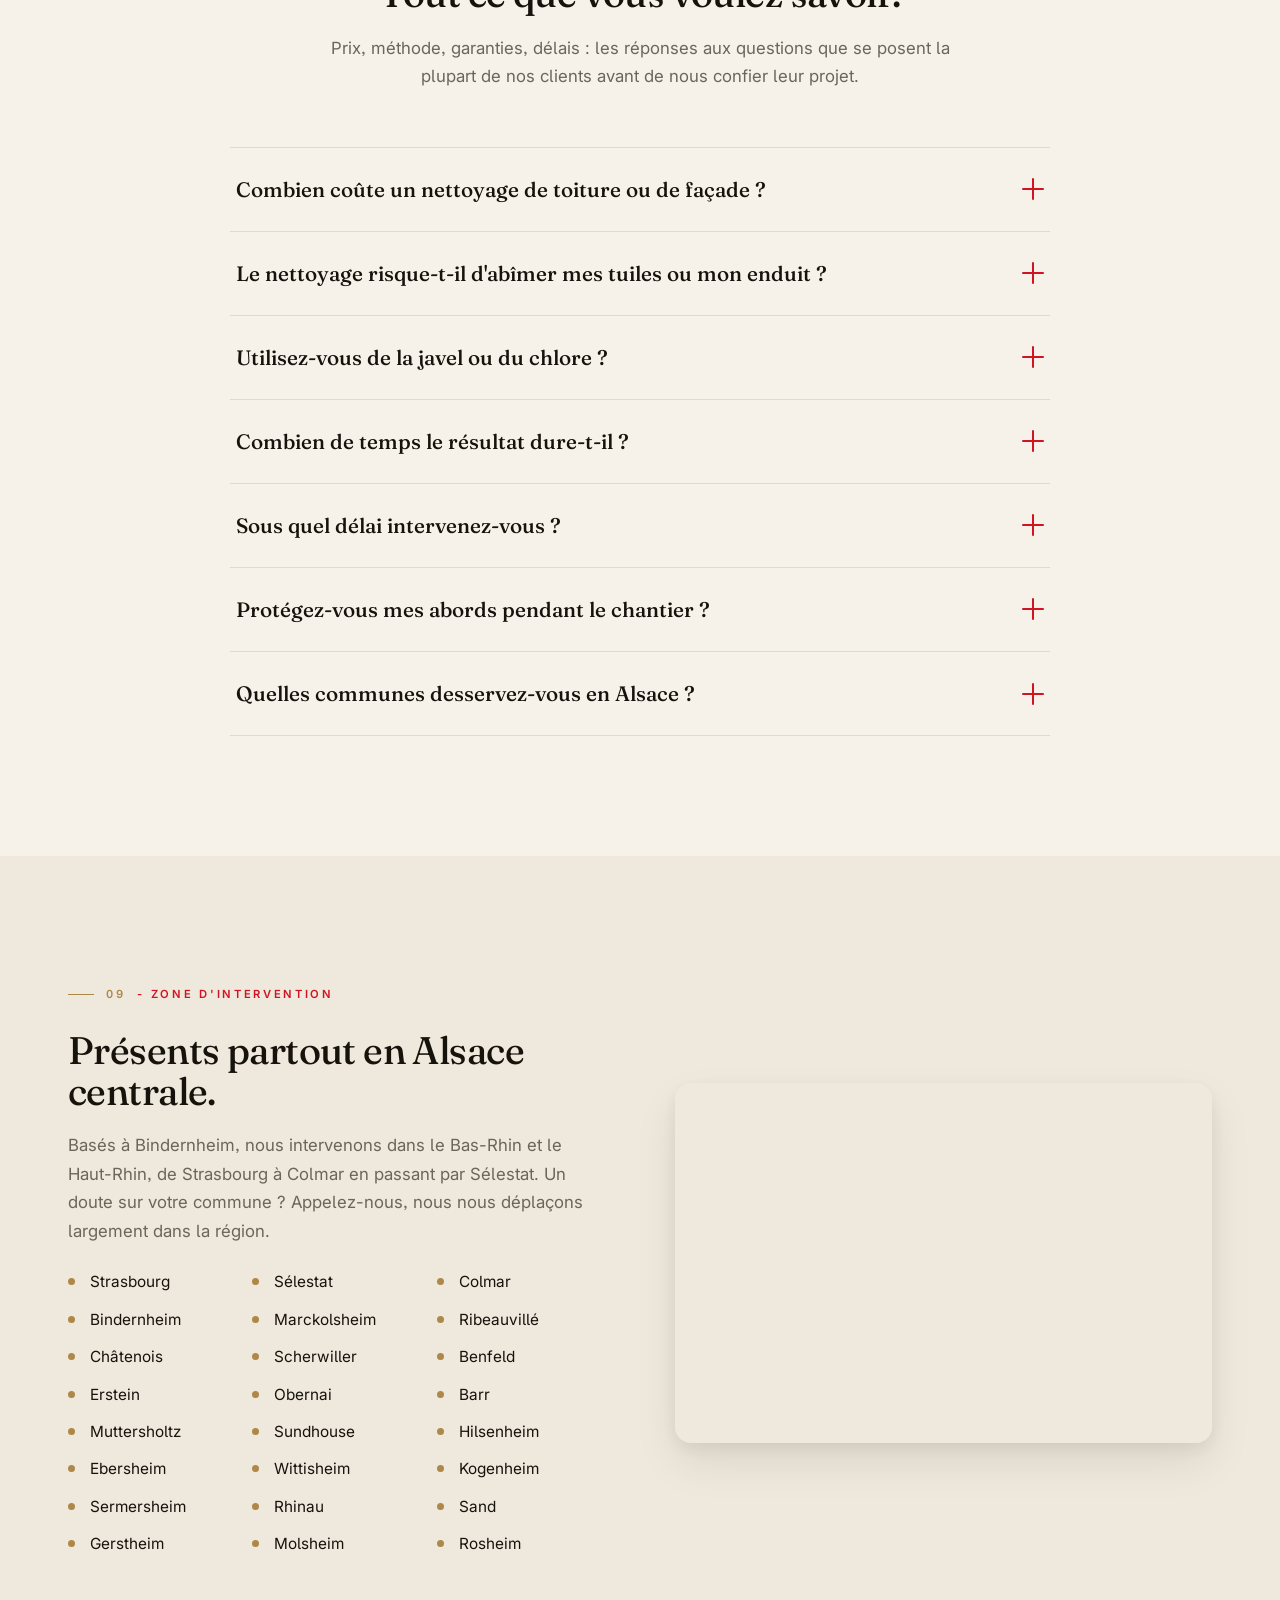
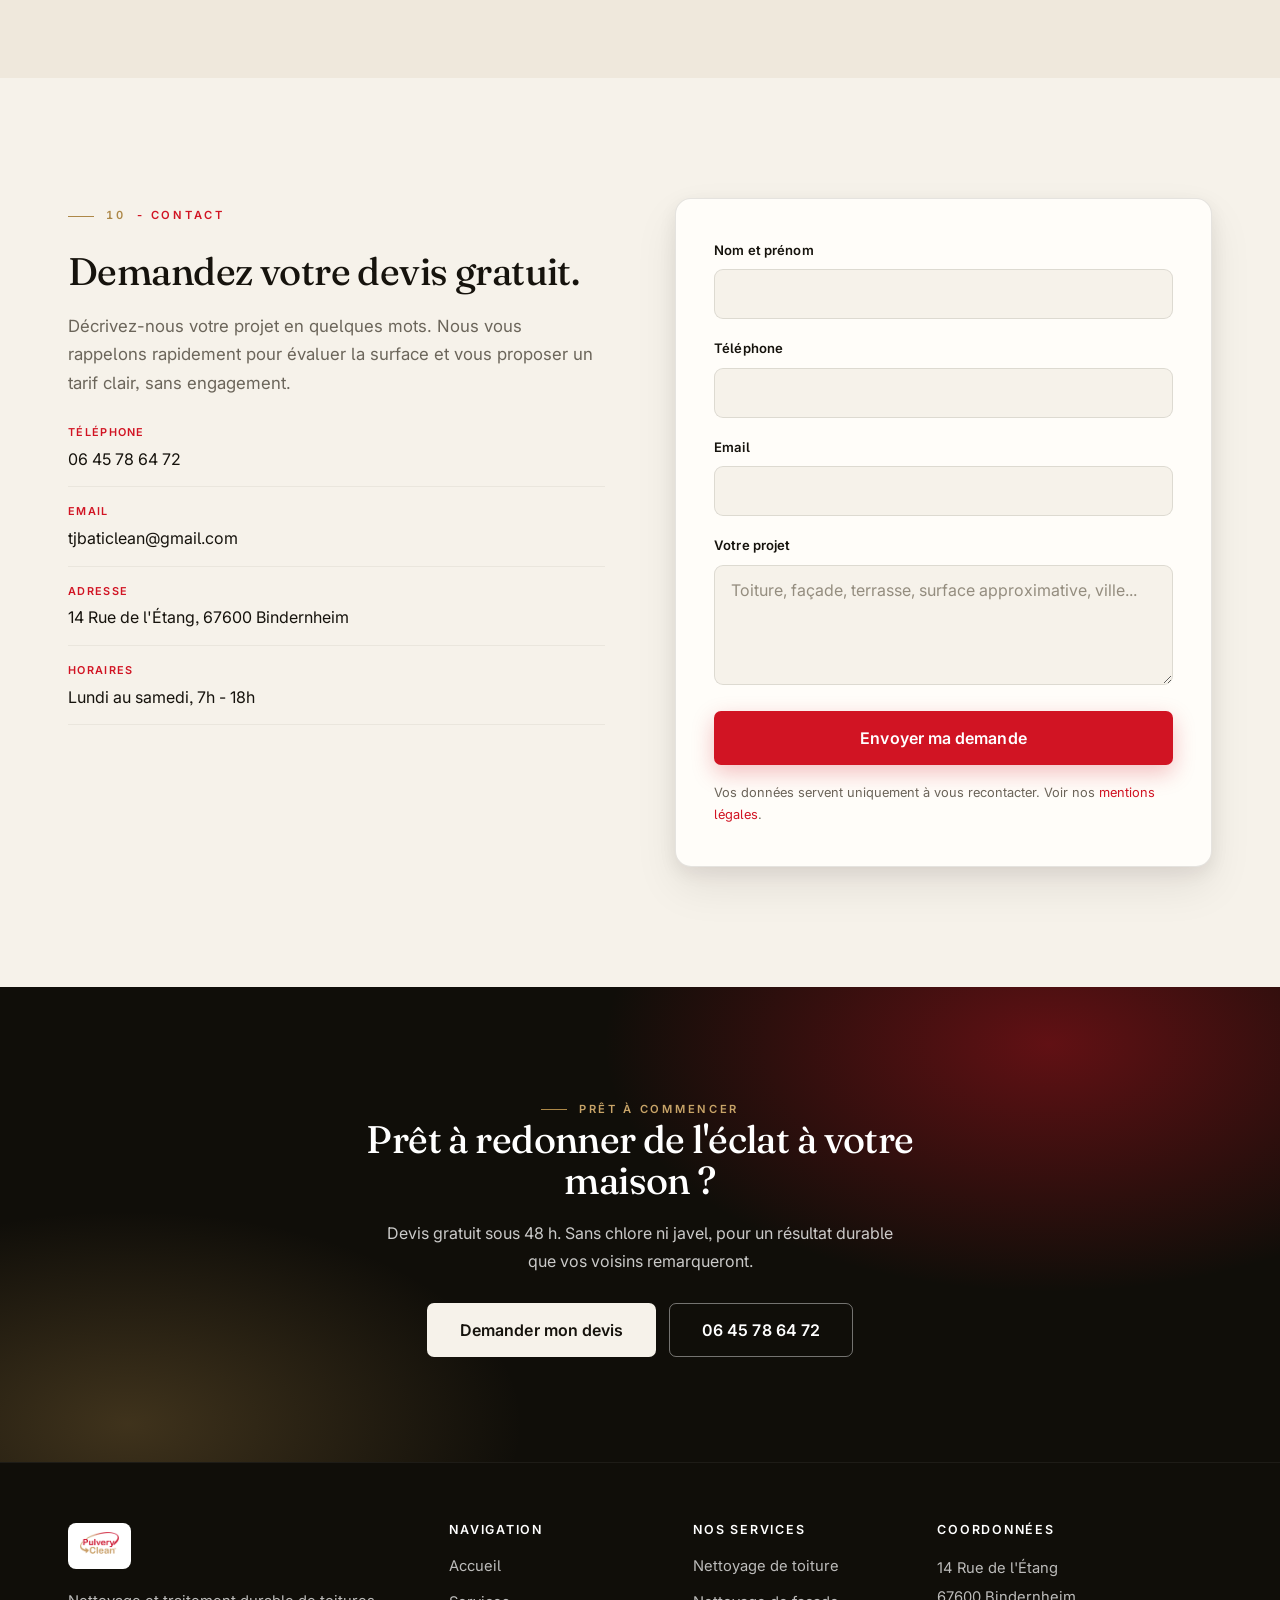
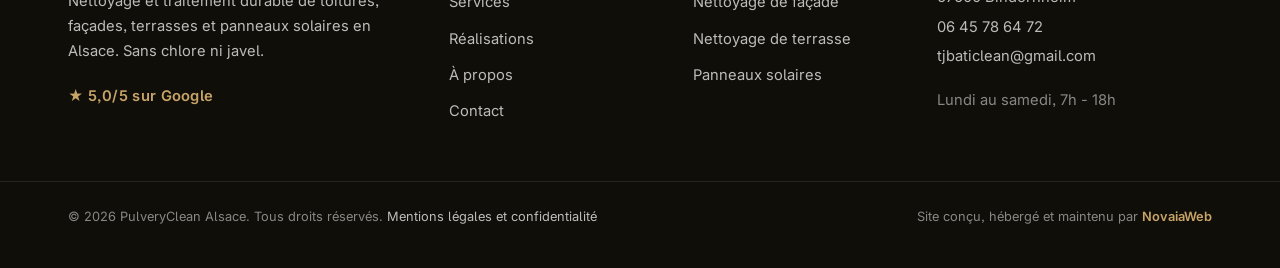
==== commit d0f37d1d: "Changement de l'adresse de reception des demandes vers tjbaticlean@gmail.com" ====
--- a/index.html
+++ b/index.html
@@ -59,7 +59,7 @@
   "logo": "https://pulveryclean-alsace.fr/images/logo.webp",
   "url": "https://pulveryclean-alsace.fr/",
   "telephone": "+33645786472",
-  "email": "thomas.jehl@pulveryclean.fr",
+  "email": "tjbaticlean@gmail.com",
   "priceRange": "À partir de 5€/m²",
   "description": "Nettoyage et traitement durable de toitures, façades, terrasses et panneaux solaires en Alsace, sans chlore ni javel.",
   "address": {
@@ -471,6 +471,16 @@
           <p class="review-card-text">Très satisfaite du nettoyage de ma façade. L'équipe est intervenue rapidement, avec beaucoup de sérieux et de professionnalisme.</p>
           <p class="review-card-foot"><span class="review-card-author">Florence Conrath</span><span class="review-card-date">il y a 2 mois</span></p>
         </article>
+        <article class="review-card">
+          <span class="review-card-stars" aria-hidden="true">★★★★★</span>
+          <p class="review-card-text">Un travail de qualité et bien soigné, on apprécie vraiment.</p>
+          <p class="review-card-foot"><span class="review-card-author">Livaï</span><span class="review-card-date">il y a 4 mois</span></p>
+        </article>
+        <article class="review-card">
+          <span class="review-card-stars" aria-hidden="true">★★★★★</span>
+          <p class="review-card-text">Travail très professionnel, résultat impeccable. Équipe sérieuse et efficace. Je recommande sans hésiter.</p>
+          <p class="review-card-foot"><span class="review-card-author">Océane Schmitt</span><span class="review-card-date">il y a 2 mois</span></p>
+        </article>
 
         <article class="review-card" aria-hidden="true">
           <span class="review-card-stars">★★★★★</span>
@@ -511,6 +521,16 @@
           <span class="review-card-stars">★★★★★</span>
           <p class="review-card-text">Très satisfaite du nettoyage de ma façade. L'équipe est intervenue rapidement, avec beaucoup de sérieux et de professionnalisme.</p>
           <p class="review-card-foot"><span class="review-card-author">Florence Conrath</span><span class="review-card-date">il y a 2 mois</span></p>
+        </article>
+        <article class="review-card" aria-hidden="true">
+          <span class="review-card-stars">★★★★★</span>
+          <p class="review-card-text">Un travail de qualité et bien soigné, on apprécie vraiment.</p>
+          <p class="review-card-foot"><span class="review-card-author">Livaï</span><span class="review-card-date">il y a 4 mois</span></p>
+        </article>
+        <article class="review-card" aria-hidden="true">
+          <span class="review-card-stars">★★★★★</span>
+          <p class="review-card-text">Travail très professionnel, résultat impeccable. Équipe sérieuse et efficace. Je recommande sans hésiter.</p>
+          <p class="review-card-foot"><span class="review-card-author">Océane Schmitt</span><span class="review-card-date">il y a 2 mois</span></p>
         </article>
       </div>
     </div>
@@ -644,13 +664,13 @@
         <p class="section-sub">Décrivez-nous votre projet en quelques mots. Nous vous rappelons rapidement pour évaluer la surface et vous proposer un tarif clair, sans engagement.</p>
         <ul class="contact-coords">
           <li><span class="coord-label">Téléphone</span><a href="tel:+33645786472">06 45 78 64 72</a></li>
-          <li><span class="coord-label">Email</span><a href="mailto:thomas.jehl@pulveryclean.fr">thomas.jehl@pulveryclean.fr</a></li>
+          <li><span class="coord-label">Email</span><a href="mailto:tjbaticlean@gmail.com">tjbaticlean@gmail.com</a></li>
           <li><span class="coord-label">Adresse</span>14 Rue de l'Étang, 67600 Bindernheim</li>
           <li><span class="coord-label">Horaires</span>Lundi au samedi, 7h - 18h</li>
         </ul>
       </div>
       <div class="split-content reveal d1">
-        <form class="contact-form" action="https://formsubmit.co/thomas.jehl@pulveryclean.fr" method="POST">
+        <form class="contact-form" action="https://formsubmit.co/tjbaticlean@gmail.com" method="POST">
           <input type="hidden" name="_subject" value="Nouvelle demande de devis depuis le site PulveryClean Alsace">
           <input type="hidden" name="_template" value="table">
           <input type="hidden" name="_captcha" value="false">
@@ -727,7 +747,7 @@
         14 Rue de l'Étang<br>
         67600 Bindernheim<br>
         <a href="tel:+33645786472">06 45 78 64 72</a><br>
-        <a href="mailto:thomas.jehl@pulveryclean.fr">thomas.jehl@pulveryclean.fr</a>
+        <a href="mailto:tjbaticlean@gmail.com">tjbaticlean@gmail.com</a>
       </address>
       <p class="footer-hours">Lundi au samedi, 7h - 18h</p>
     </div>
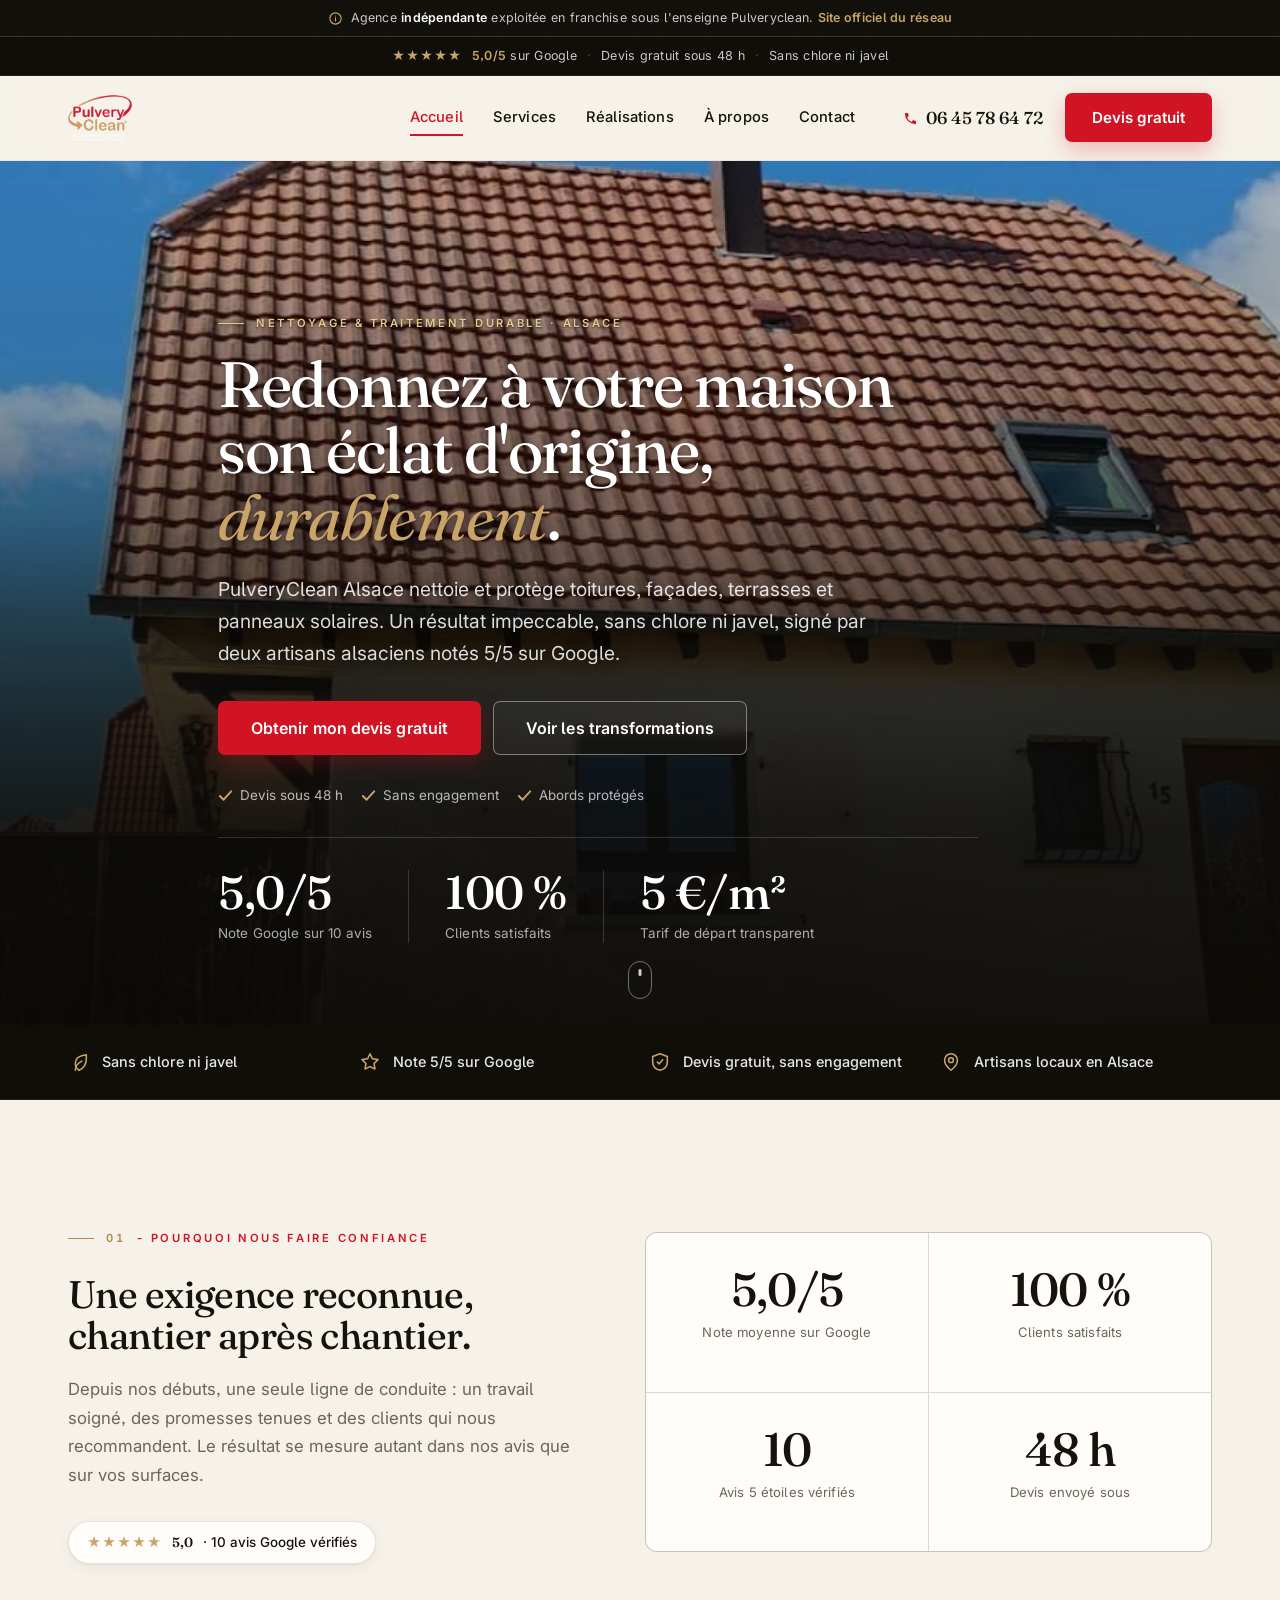
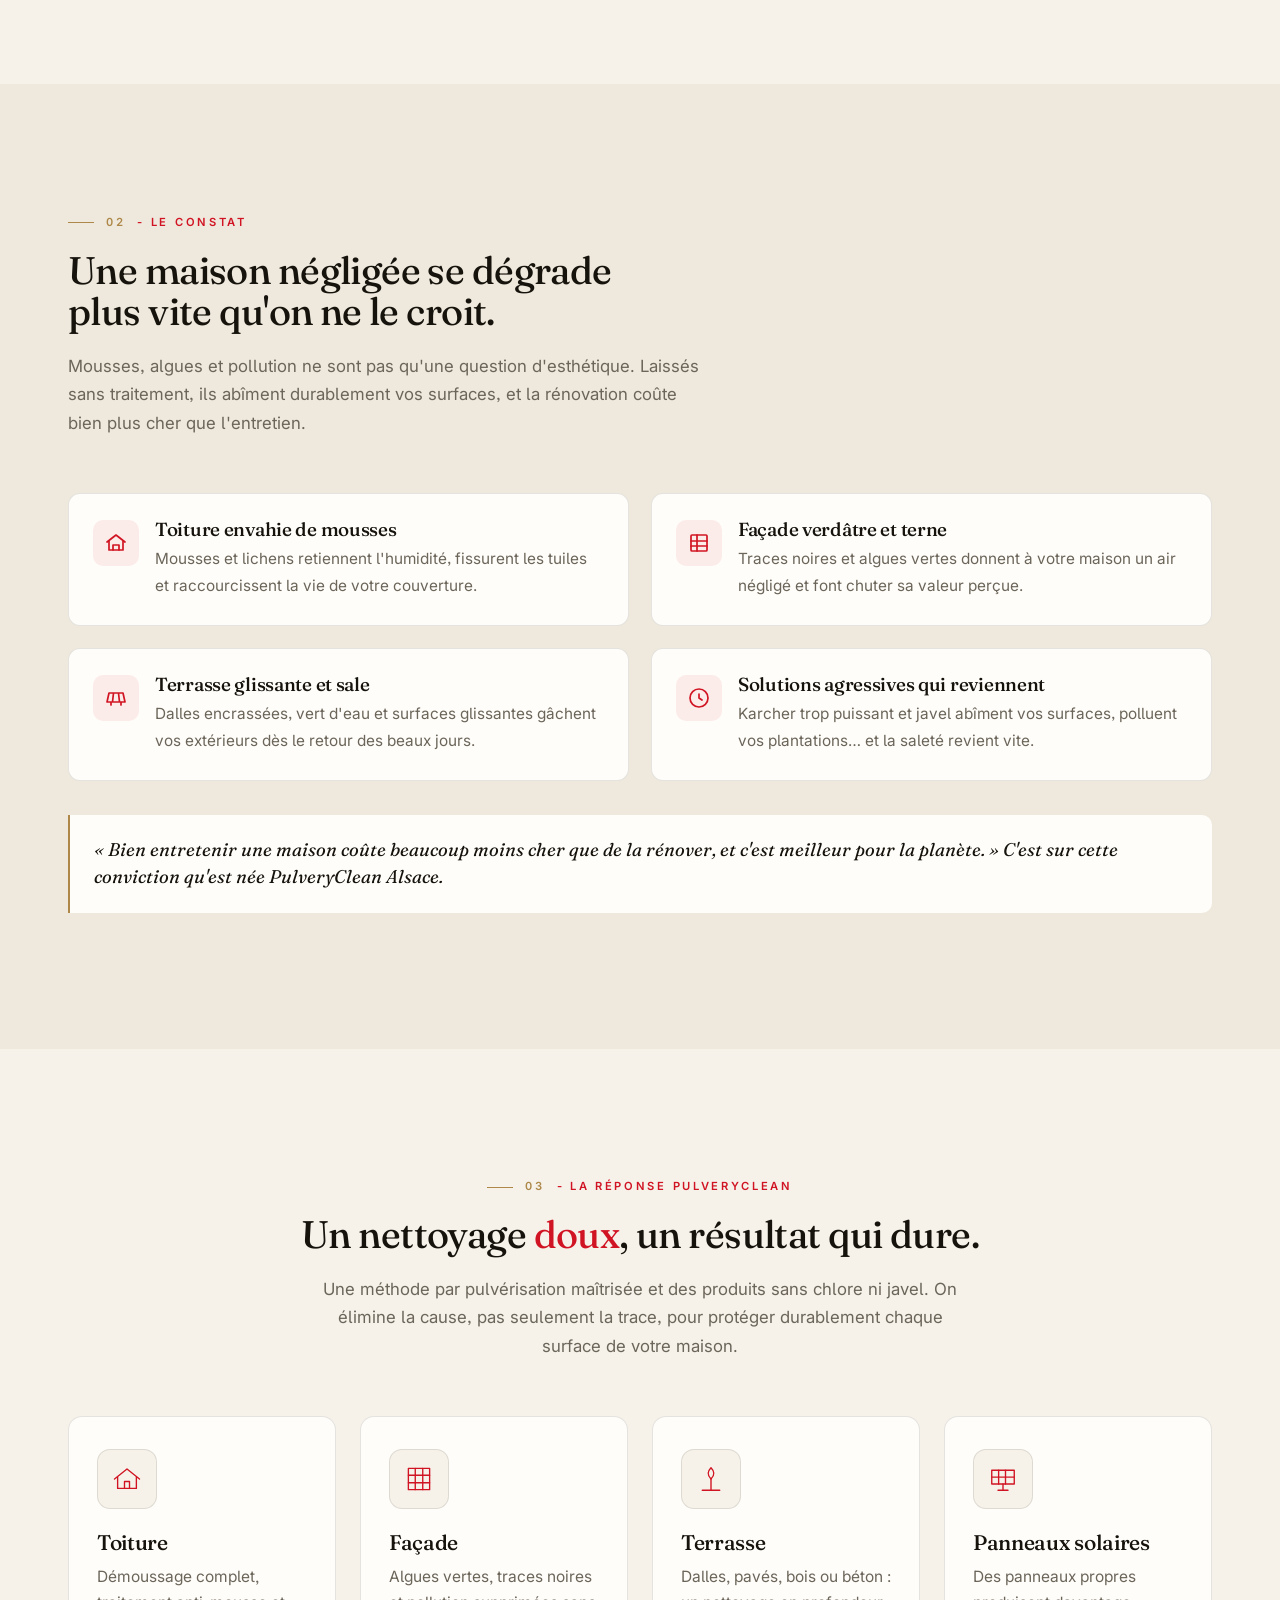
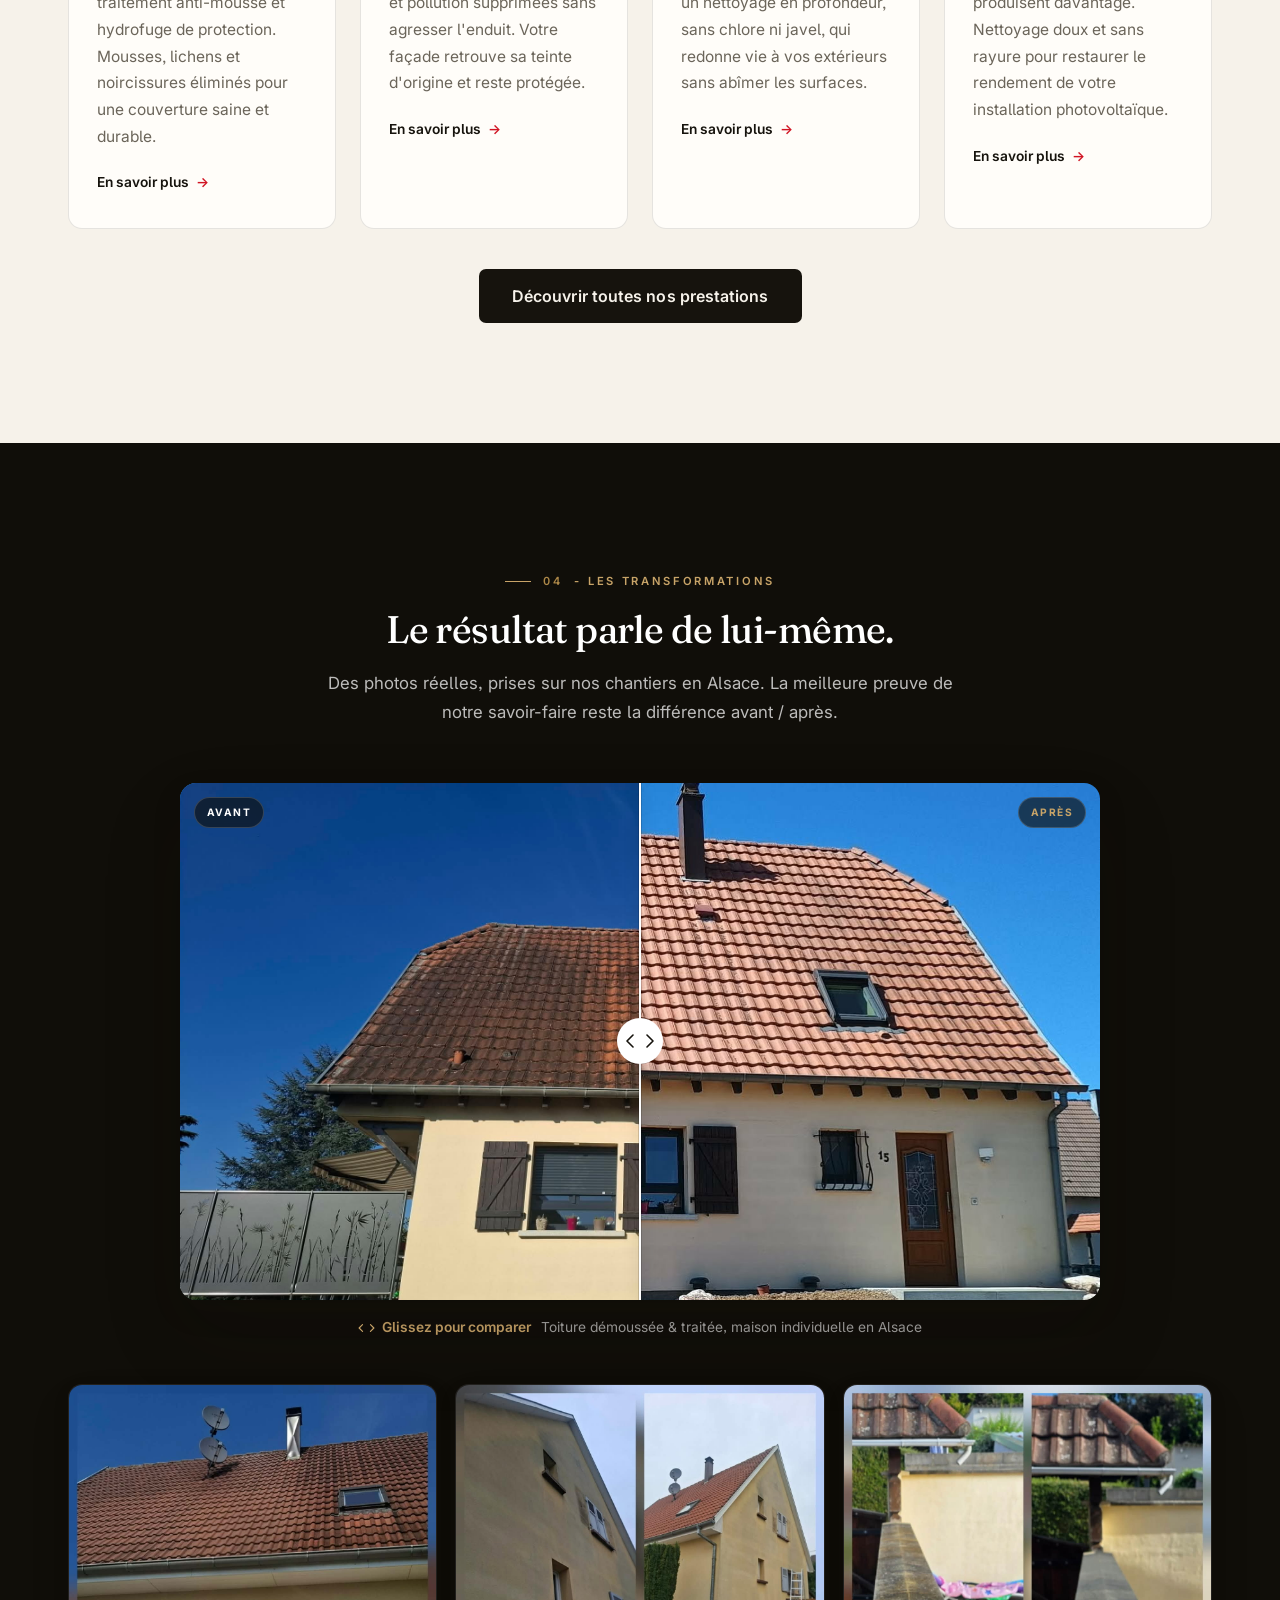
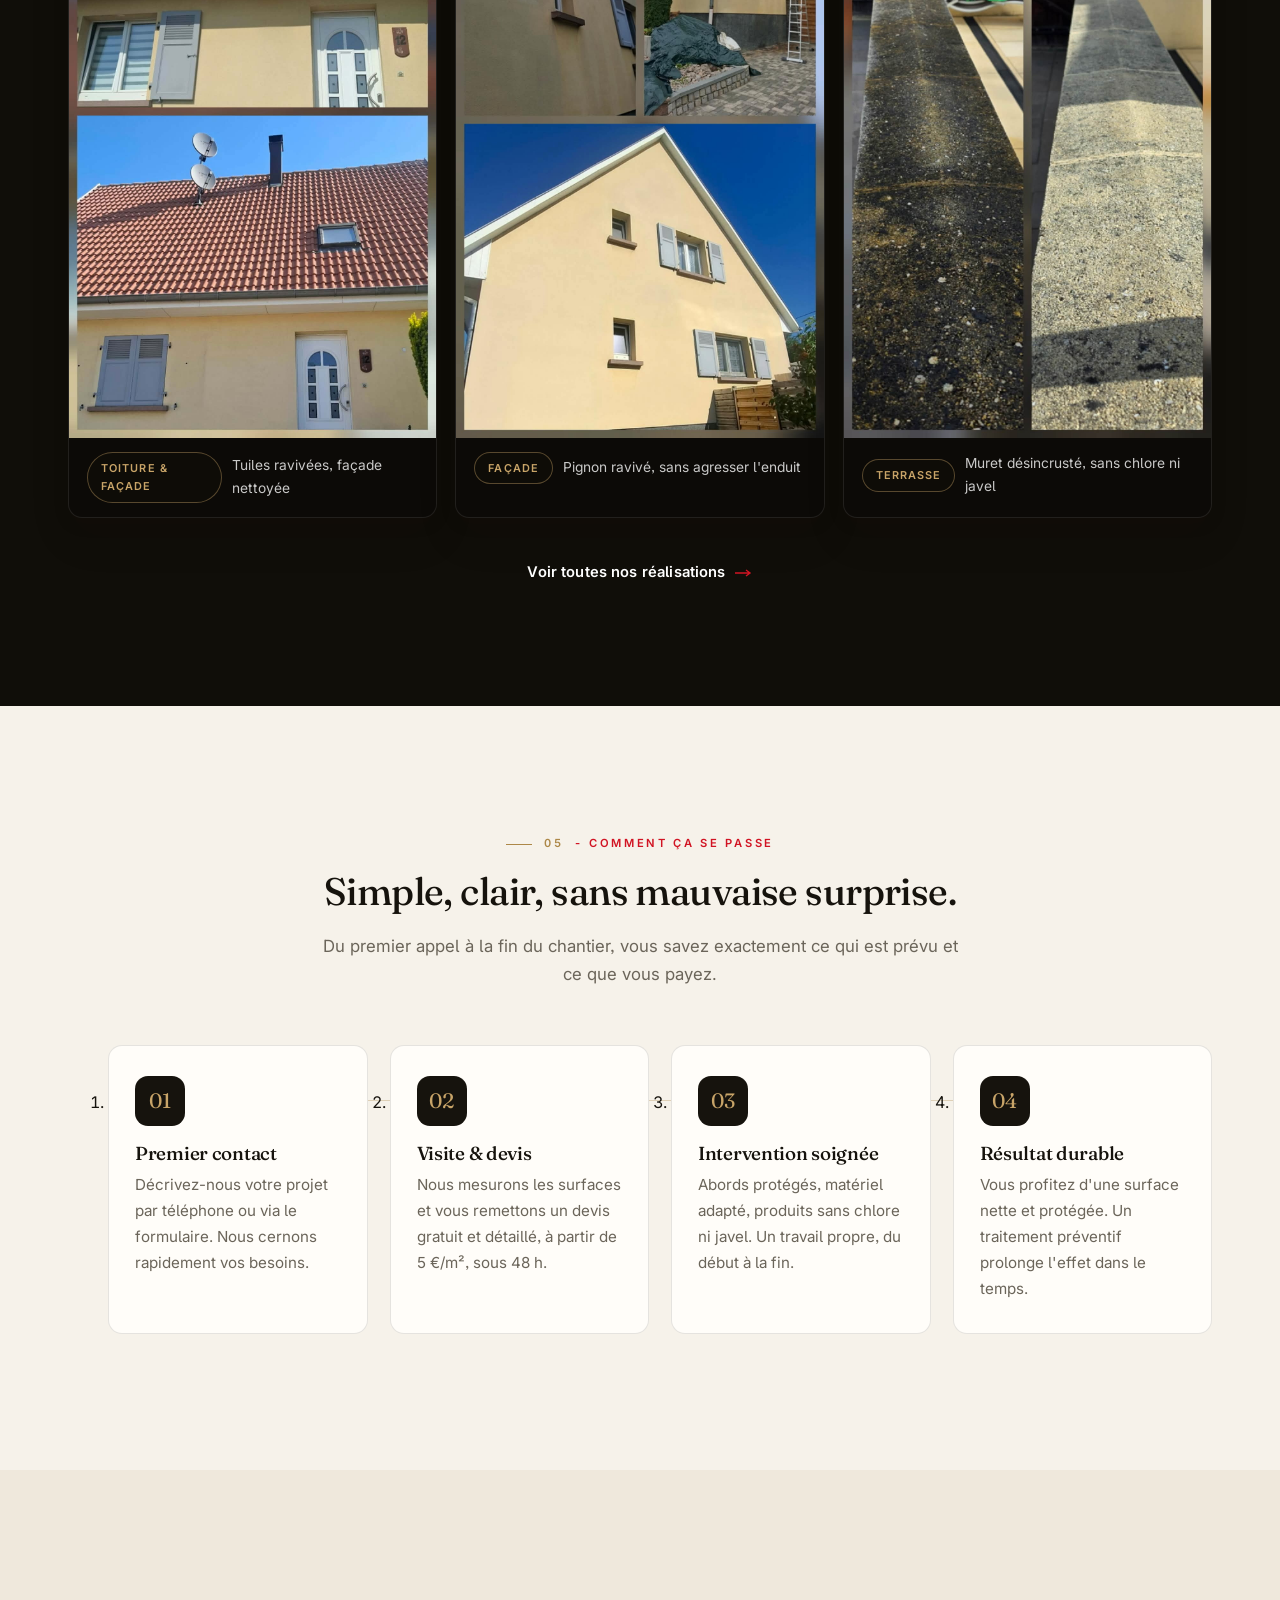
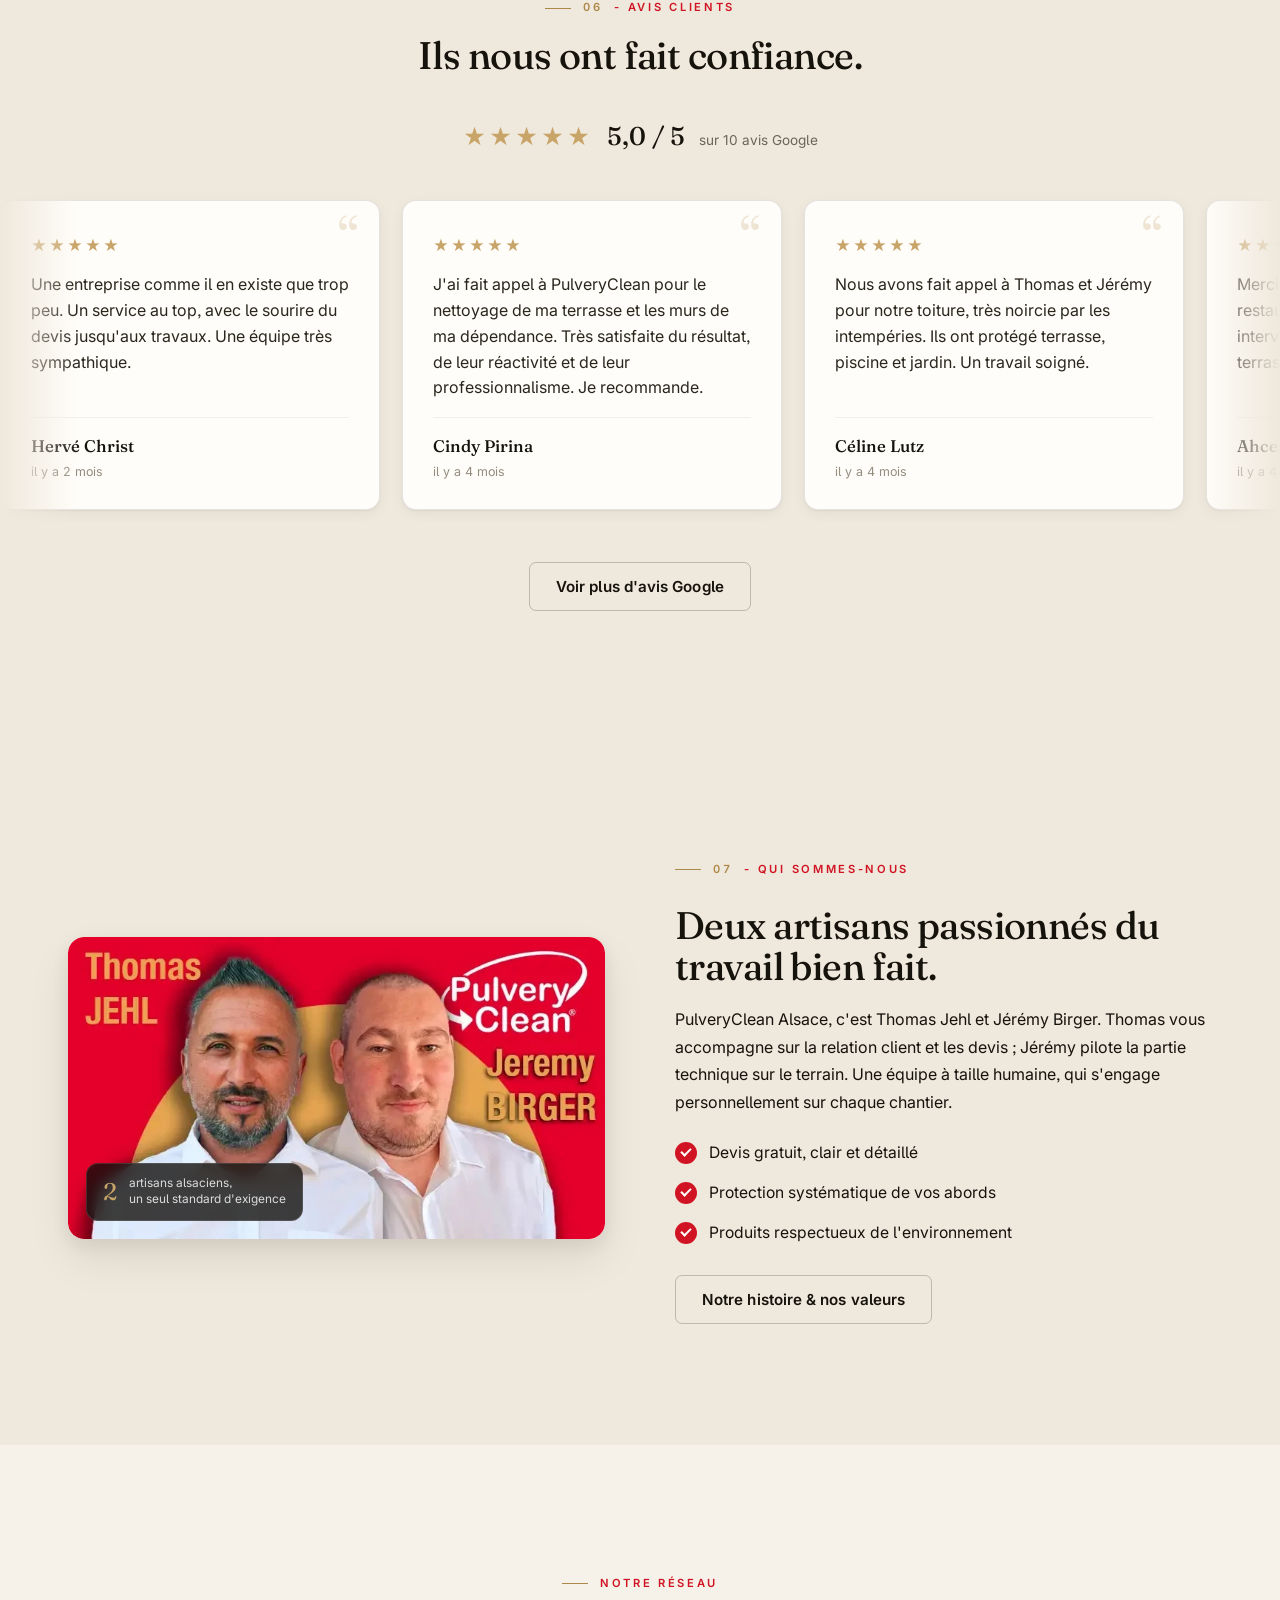
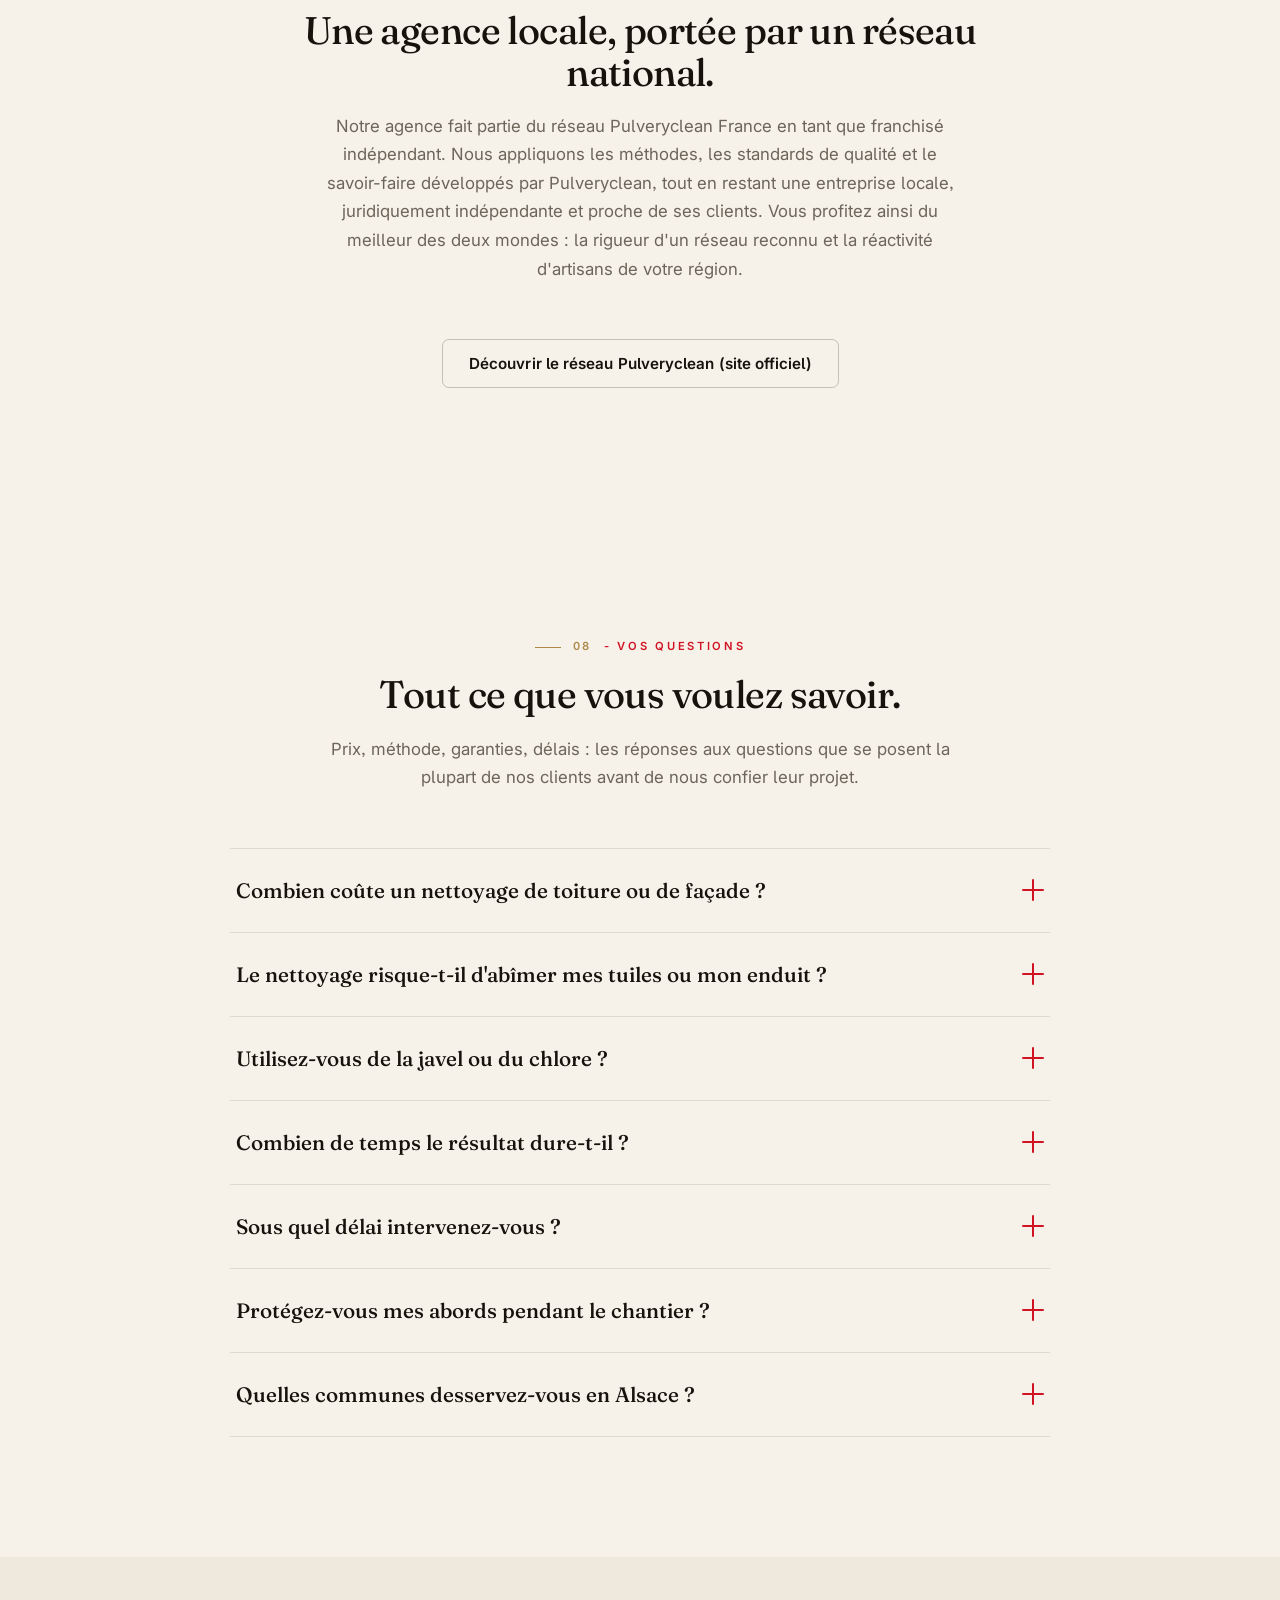
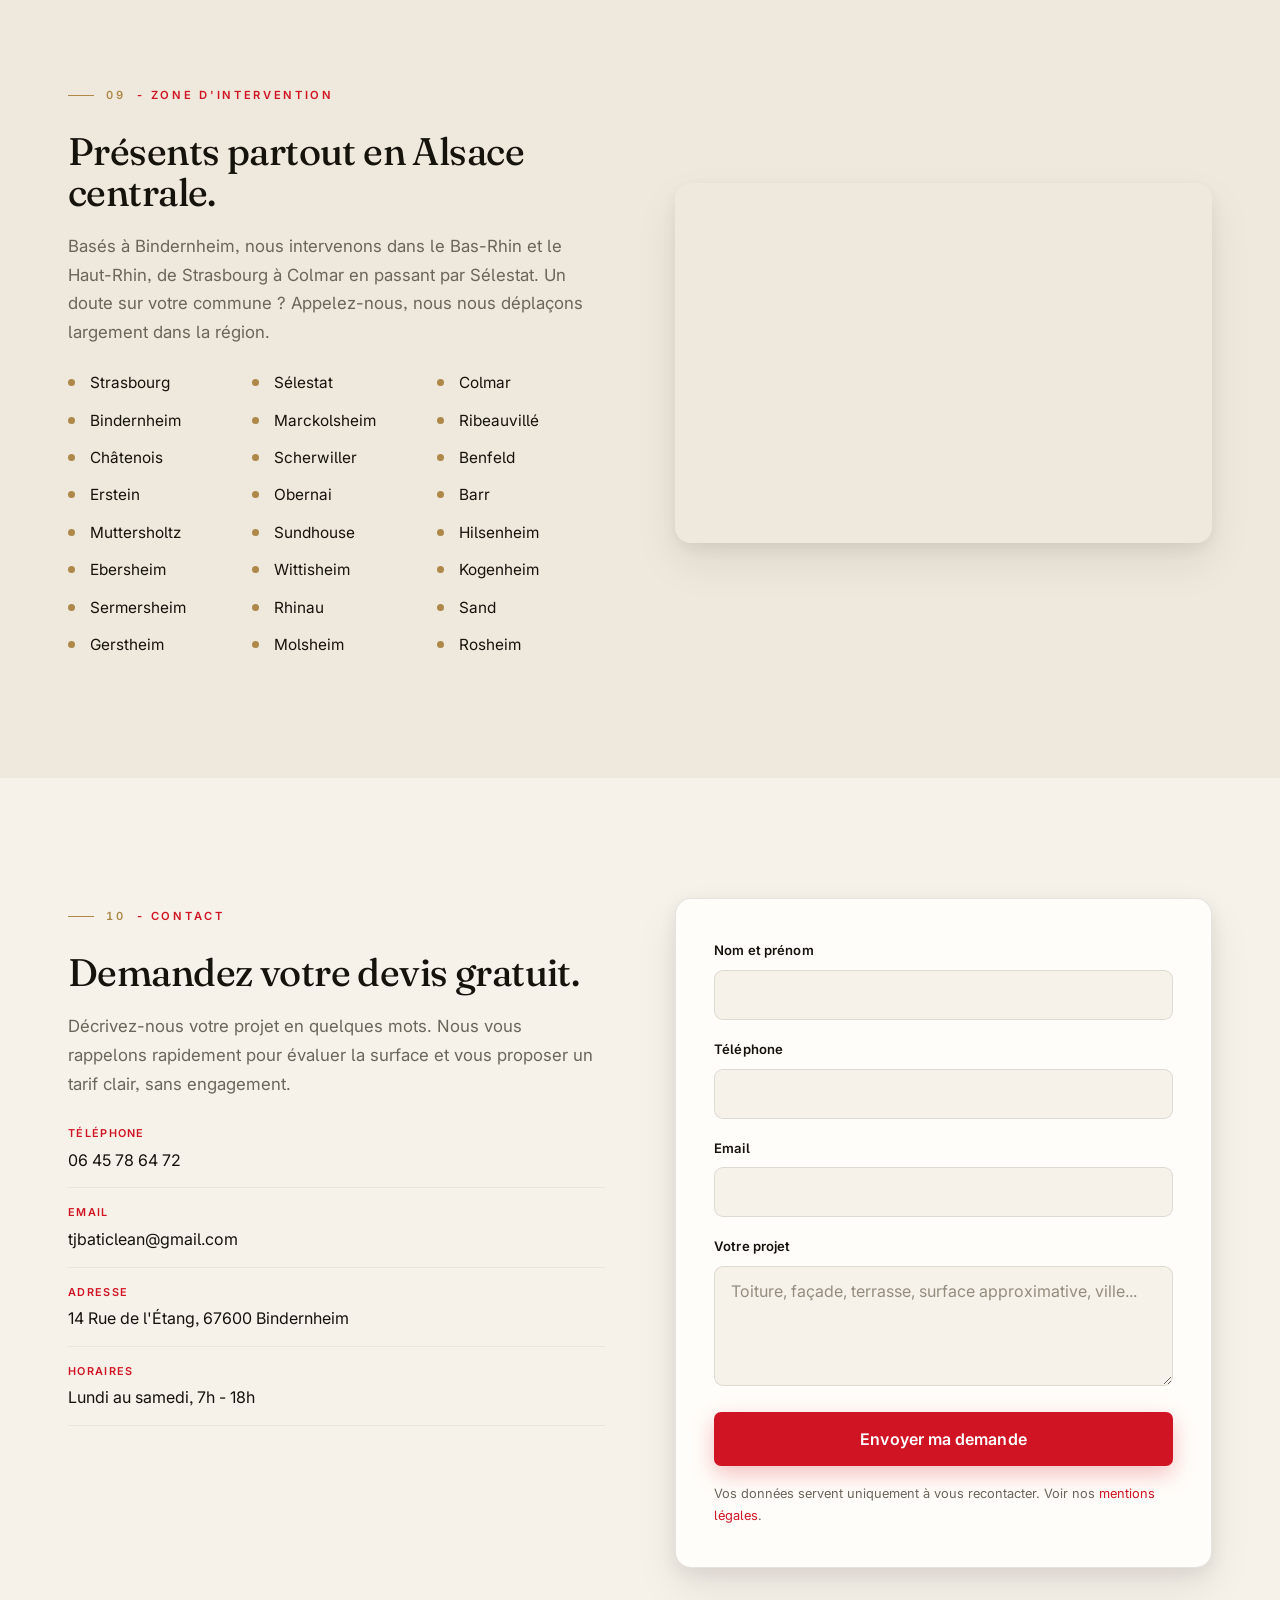
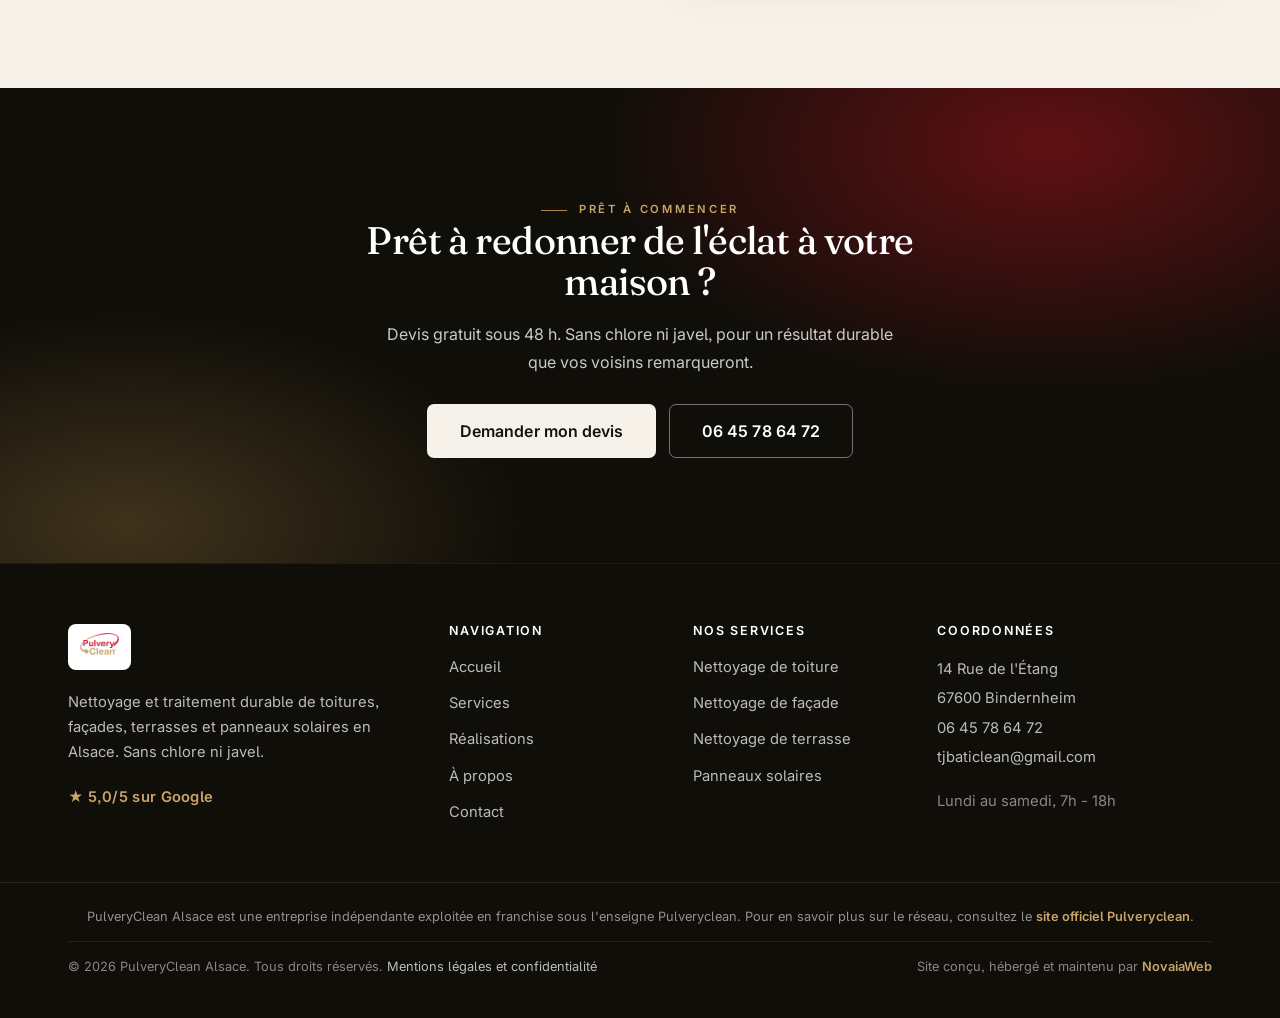
==== commit bff3c1a0: "Mise en conformite franchise Pulveryclean Ajout des mentions reglementaires reseau/franchise, sans t" ====
--- a/index.html
+++ b/index.html
@@ -126,6 +126,14 @@
 <a class="skip-link" href="#contenu">Aller au contenu principal</a>
 <div class="scroll-progress" aria-hidden="true"></div>
 
+<!-- Mention de conformite : agence franchisee independante du reseau Pulveryclean (bandeau tout en haut) -->
+<div class="franchise-bar" role="complementary" aria-label="Statut de l'agence">
+  <div class="container franchise-bar-inner">
+    <svg viewBox="0 0 24 24" fill="none" stroke="currentColor" stroke-width="1.8" stroke-linecap="round" stroke-linejoin="round" aria-hidden="true"><circle cx="12" cy="12" r="9"/><path d="M12 11v5"/><path d="M12 8h.01"/></svg>
+    <span>Agence <strong>indépendante</strong> exploitée en franchise sous l'enseigne Pulveryclean. <a href="https://pulveryclean.fr" target="_blank" rel="noopener">Site officiel du réseau</a></span>
+  </div>
+</div>
+
 <!-- TOPBAR -->
 <div class="topbar" role="complementary" aria-label="Informations clés">
   <div class="container topbar-inner">
@@ -564,6 +572,20 @@
           <li>Produits respectueux de l'environnement</li>
         </ul>
         <a href="/a-propos" class="btn btn-outline">Notre histoire &amp; nos valeurs</a>
+      </div>
+    </div>
+  </section>
+
+  <!-- ============ NOTRE RÉSEAU ============ -->
+  <section class="section network" id="reseau" aria-labelledby="network-title">
+    <div class="container">
+      <header class="section-head center reveal">
+        <p class="eyebrow">Notre réseau</p>
+        <h2 class="section-title" id="network-title">Une agence locale, portée par un réseau national.</h2>
+        <p class="section-sub">Notre agence fait partie du réseau Pulveryclean France en tant que franchisé indépendant. Nous appliquons les méthodes, les standards de qualité et le savoir-faire développés par Pulveryclean, tout en restant une entreprise locale, juridiquement indépendante et proche de ses clients. Vous profitez ainsi du meilleur des deux mondes : la rigueur d'un réseau reconnu et la réactivité d'artisans de votre région.</p>
+      </header>
+      <div class="section-cta reveal" style="text-align:center;">
+        <a href="https://pulveryclean.fr" class="btn btn-outline" target="_blank" rel="noopener">Découvrir le réseau Pulveryclean (site officiel)</a>
       </div>
     </div>
   </section>
@@ -753,6 +775,9 @@
     </div>
   </div>
   <div class="footer-bottom">
+    <div class="container">
+      <p class="footer-franchise">PulveryClean Alsace est une entreprise indépendante exploitée en franchise sous l'enseigne Pulveryclean. Pour en savoir plus sur le réseau, consultez le <a href="https://pulveryclean.fr" target="_blank" rel="noopener">site officiel Pulveryclean</a>.</p>
+    </div>
     <div class="container footer-bottom-inner">
       <p>© 2026 PulveryClean Alsace. Tous droits réservés. <a href="/mentions-legales">Mentions légales et confidentialité</a></p>
       <p class="footer-credit">Site conçu, hébergé et maintenu par <a href="https://novaiaweb.com" target="_blank" rel="noopener">NovaiaWeb</a></p>
--- a/css/style-mobile.css
+++ b/css/style-mobile.css
@@ -255,6 +255,23 @@
 .topbar-sep { opacity: 0.3; }
 .topbar .hide-sm { display: none; }
 
+/* ---- Mention de conformite franchise (sous le header) ---- */
+.franchise-bar {
+  background: var(--ink-deep);
+  border-bottom: 1px solid var(--line-gold);
+  color: var(--on-dark);
+  font-size: 0.78rem;
+  letter-spacing: 0.02em;
+}
+.franchise-bar-inner {
+  display: flex; align-items: center; justify-content: center;
+  gap: 8px; min-height: 36px; padding: 7px 0; text-align: center; flex-wrap: wrap;
+}
+.franchise-bar svg { width: 15px; height: 15px; color: var(--gold-2); flex-shrink: 0; }
+.franchise-bar strong { color: #fff; font-weight: 600; }
+.franchise-bar a { color: var(--gold-2); font-weight: 600; white-space: nowrap; }
+.franchise-bar a:hover { text-decoration: underline; }
+
 /* ============================================================
    HEADER
    ============================================================ */
@@ -799,6 +816,8 @@
 .footer-bottom a { color: rgba(255, 255, 255, 0.72); }
 .footer-bottom a:hover { color: var(--gold-2); }
 .footer-credit a { color: var(--gold-2); font-weight: 600; }
+.footer-franchise { margin: 0 0 14px; padding-bottom: 14px; border-bottom: 1px solid rgba(255, 255, 255, 0.08); font-size: 0.8rem; line-height: 1.6; color: var(--on-dark-soft); text-align: center; }
+.footer-franchise a { color: var(--gold-2); font-weight: 600; }
 
 /* ============================================================
    BOUTON APPEL MOBILE
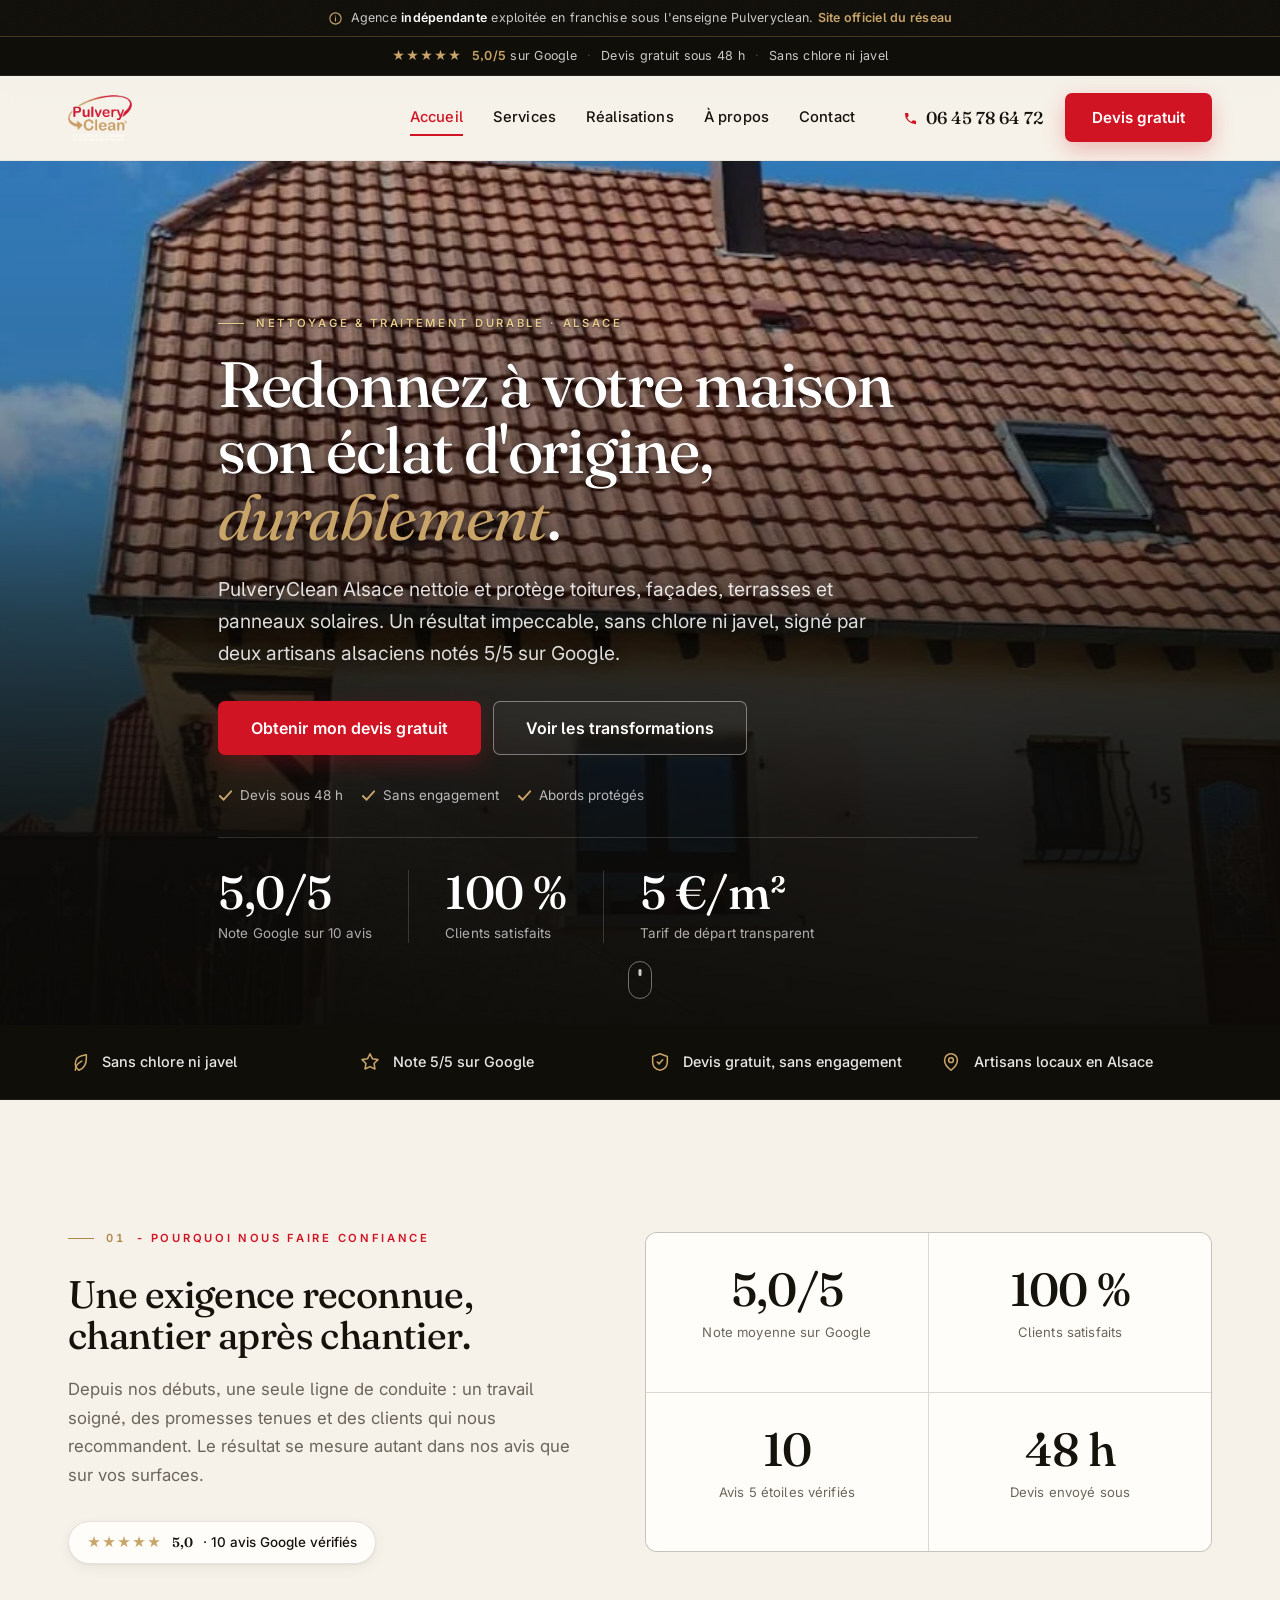
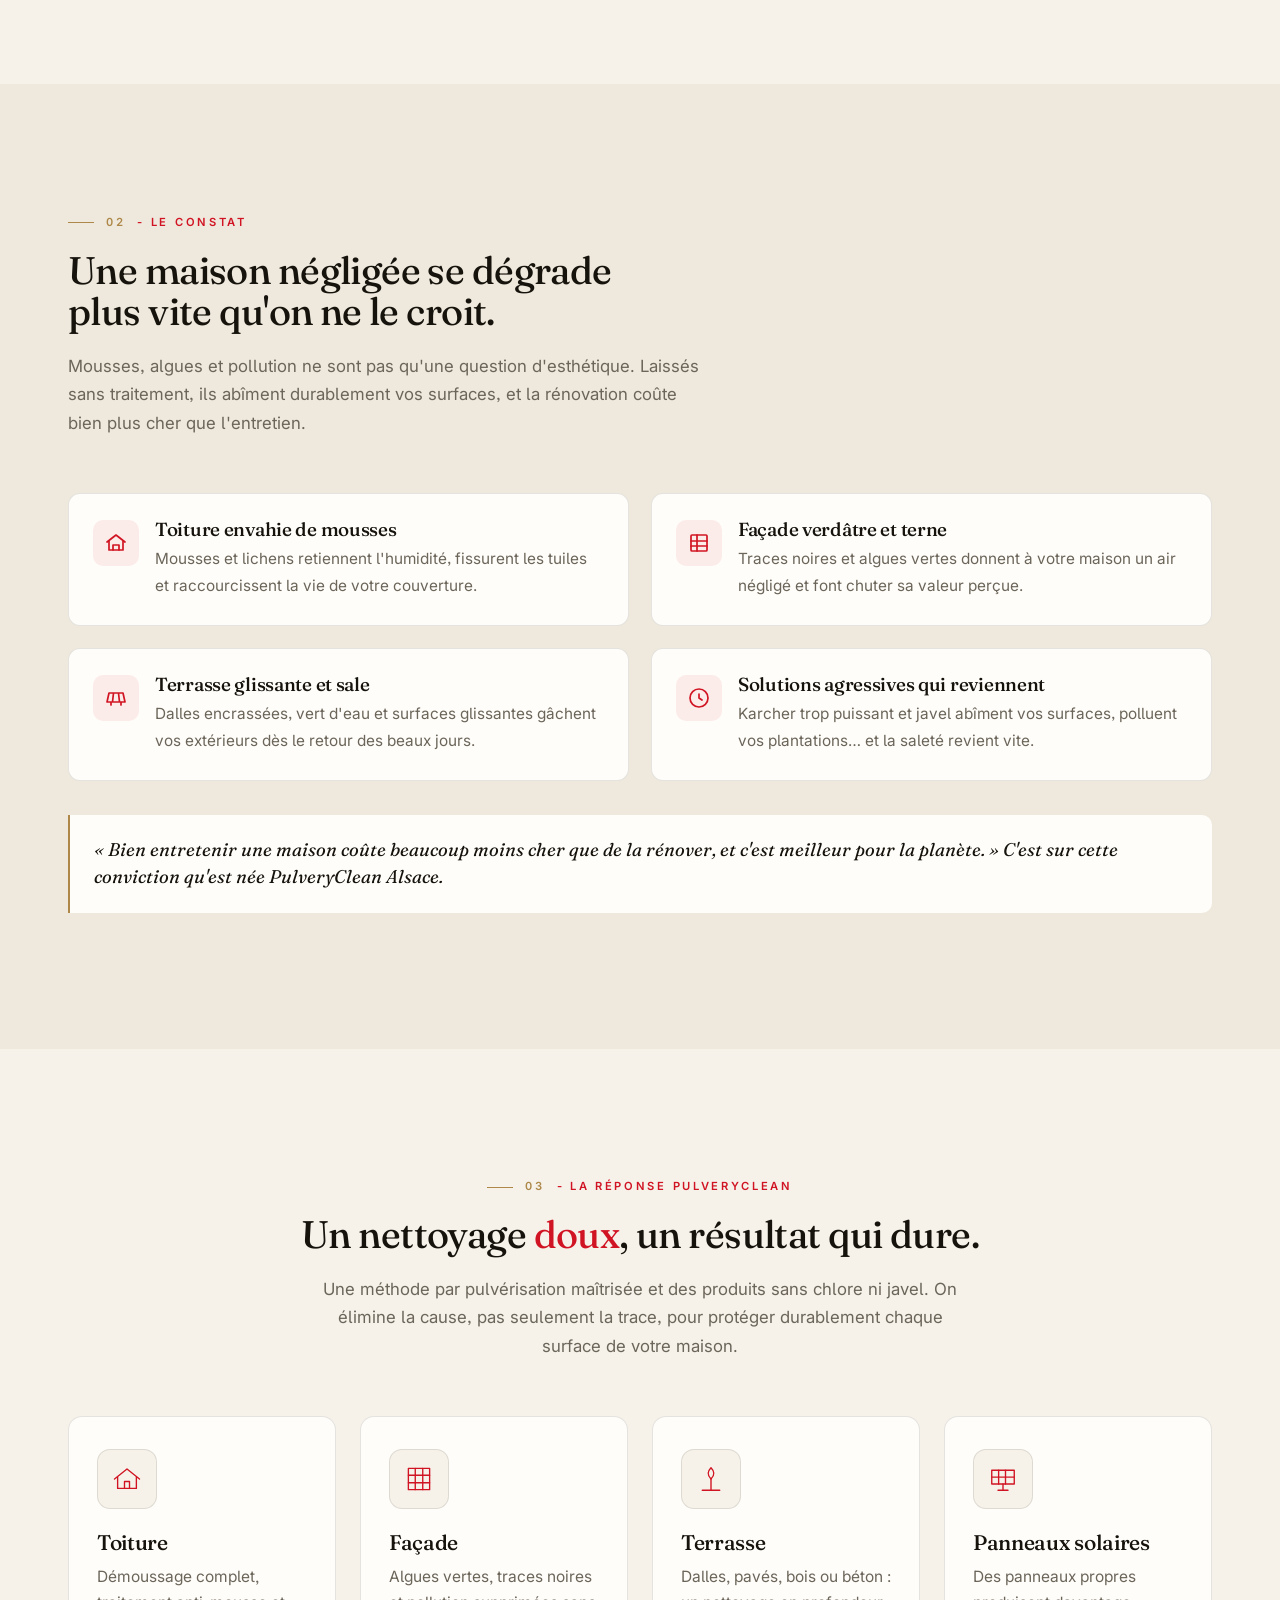
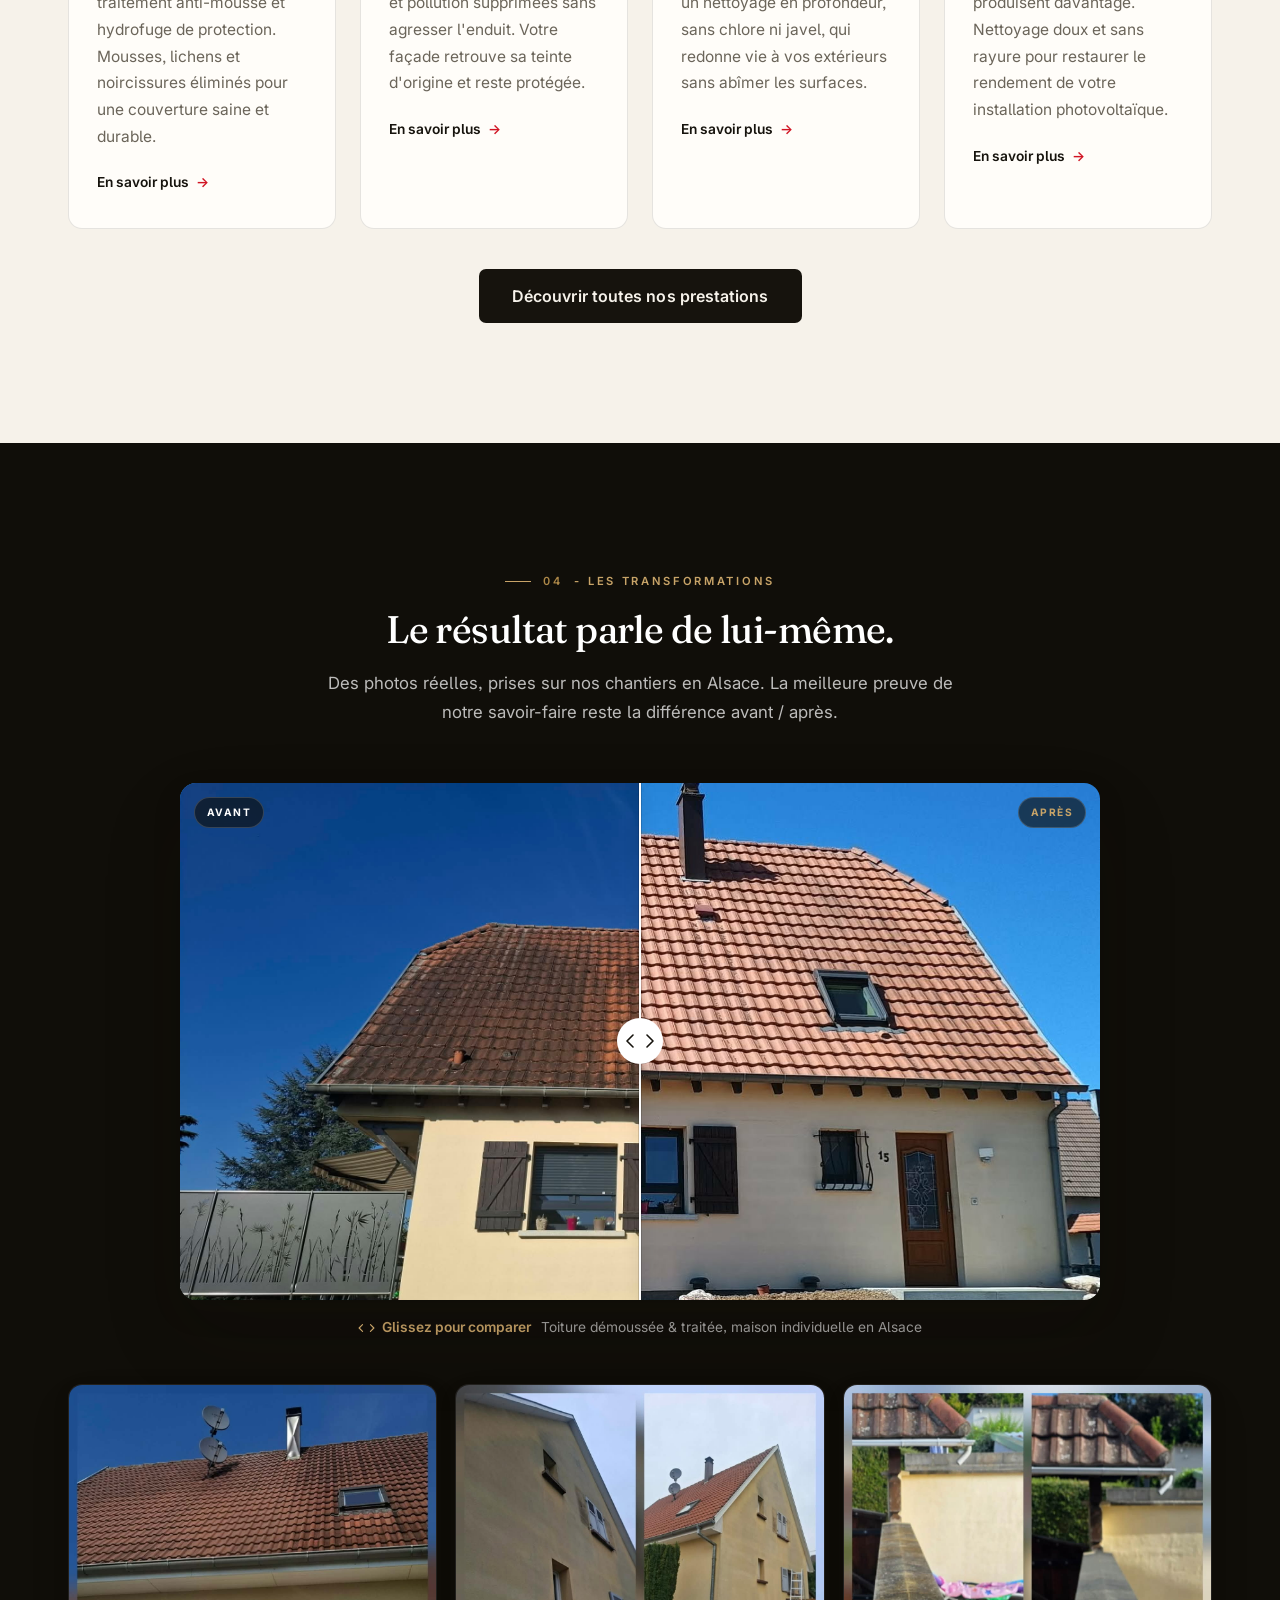
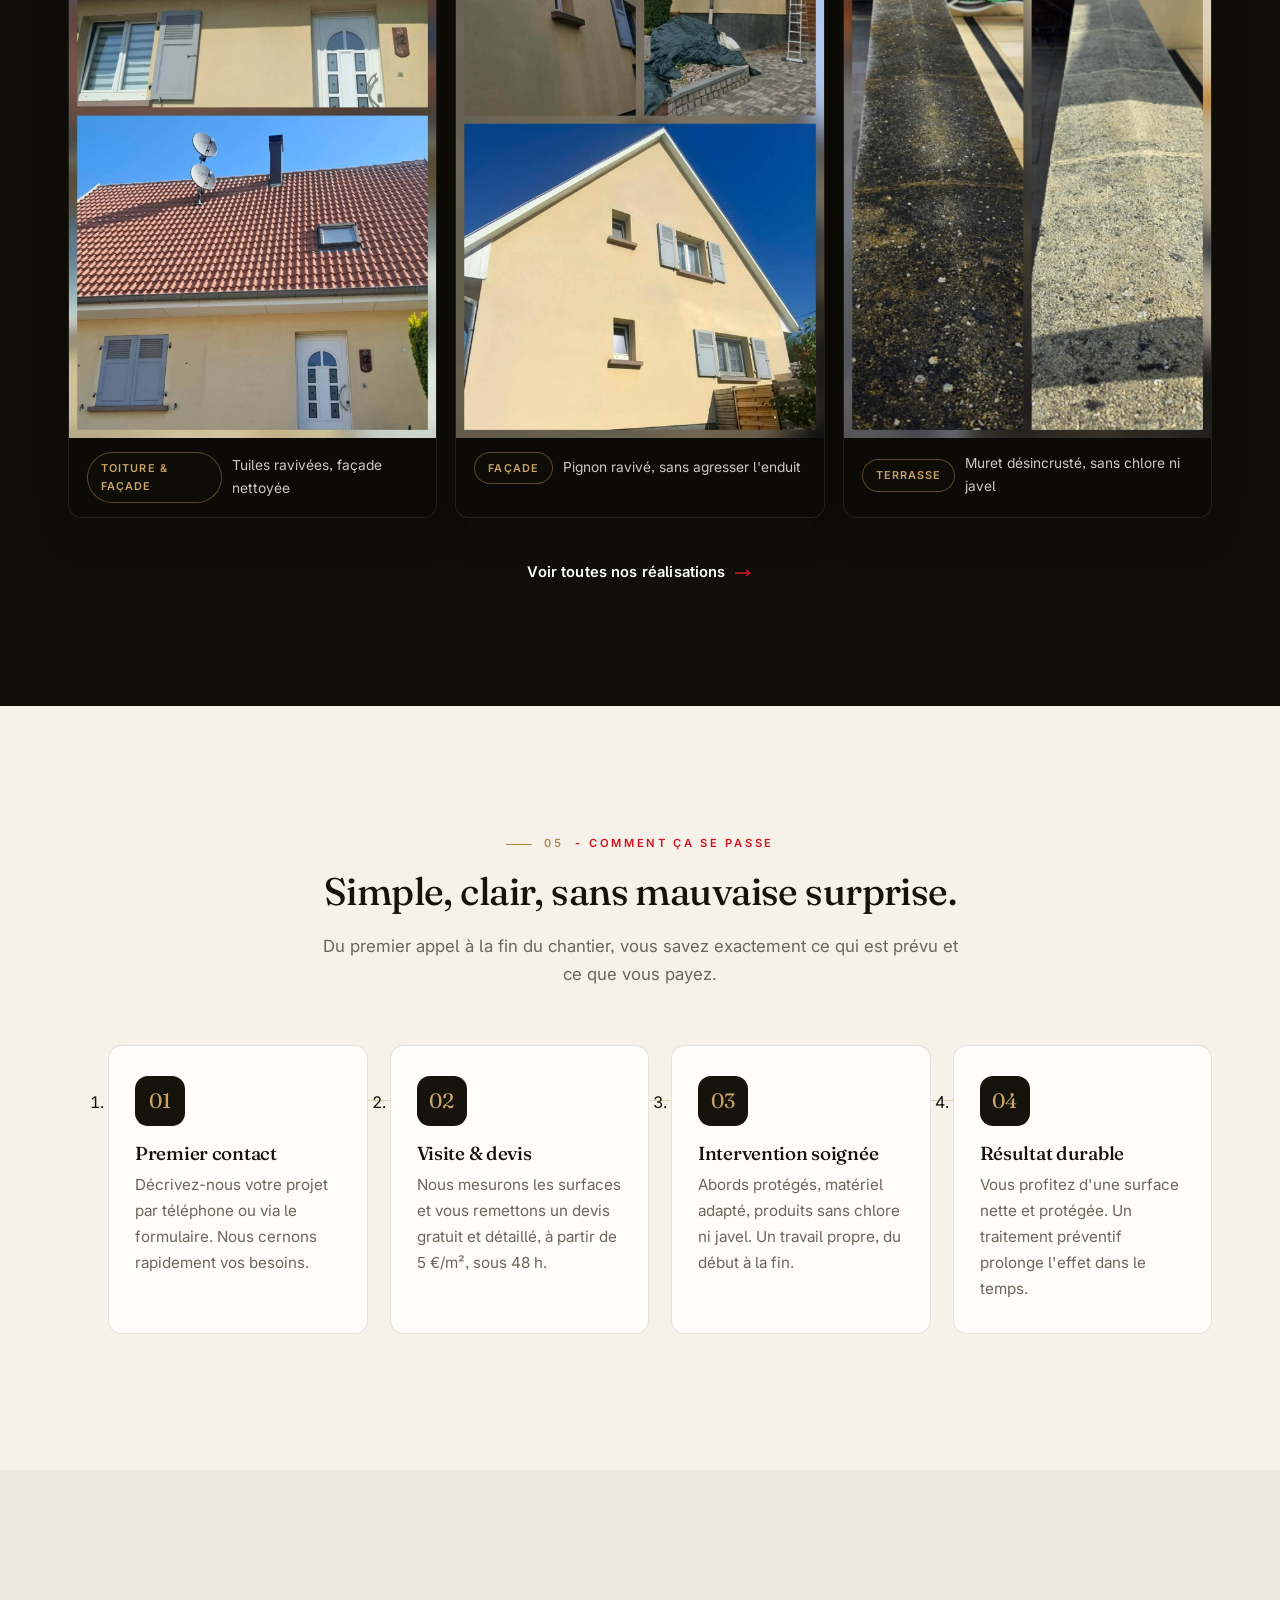
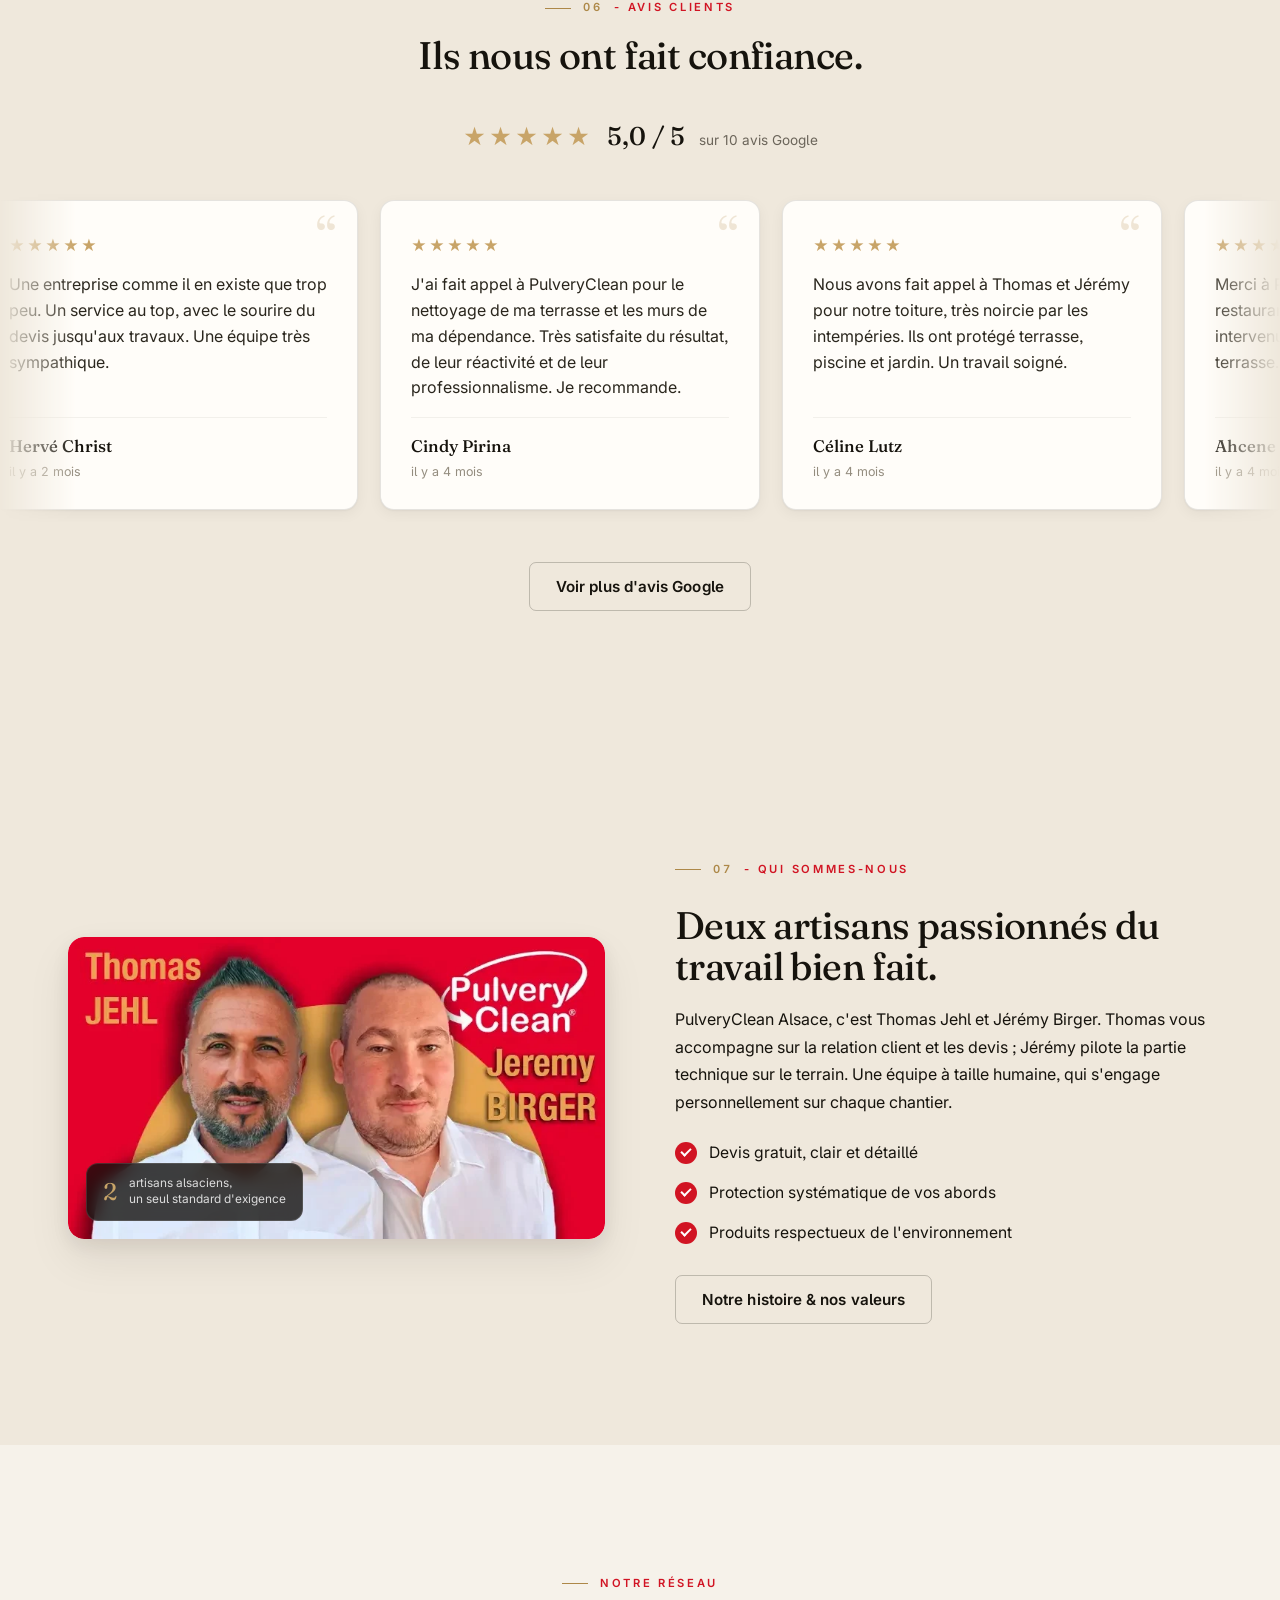
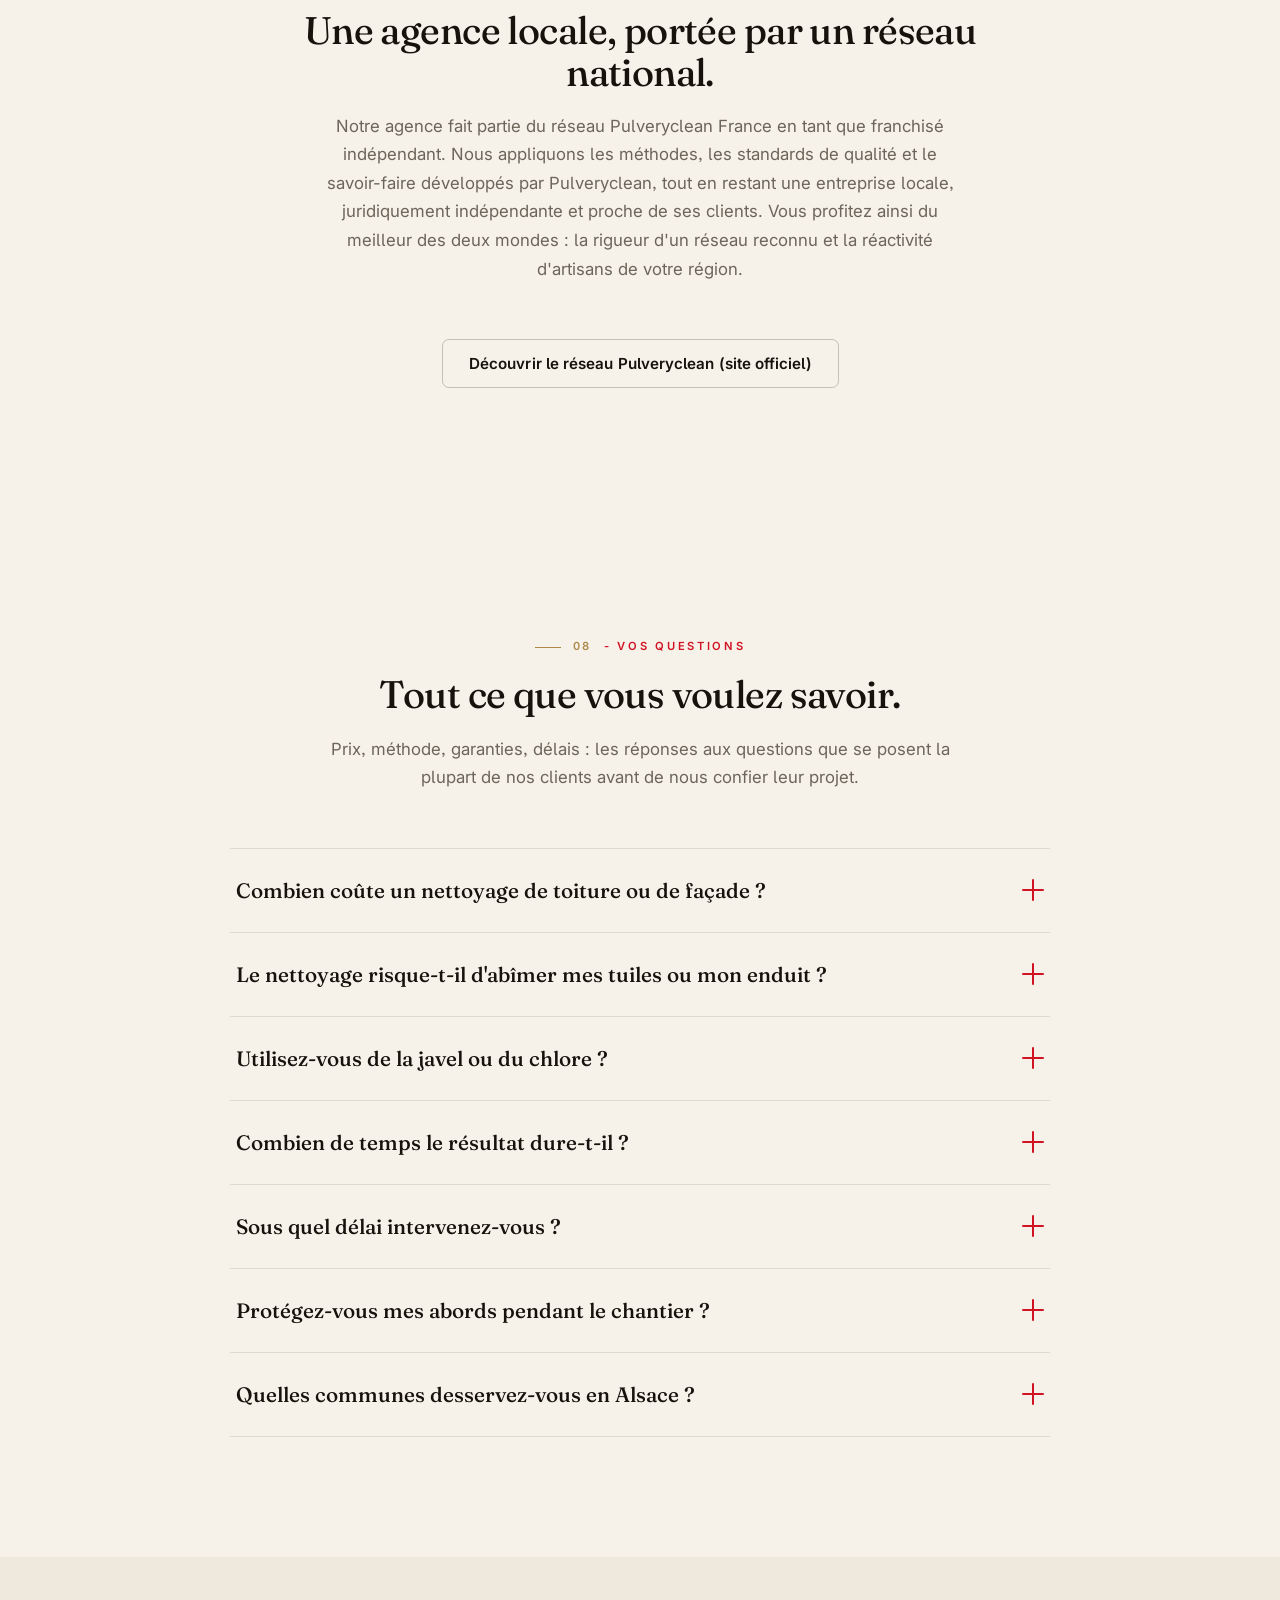
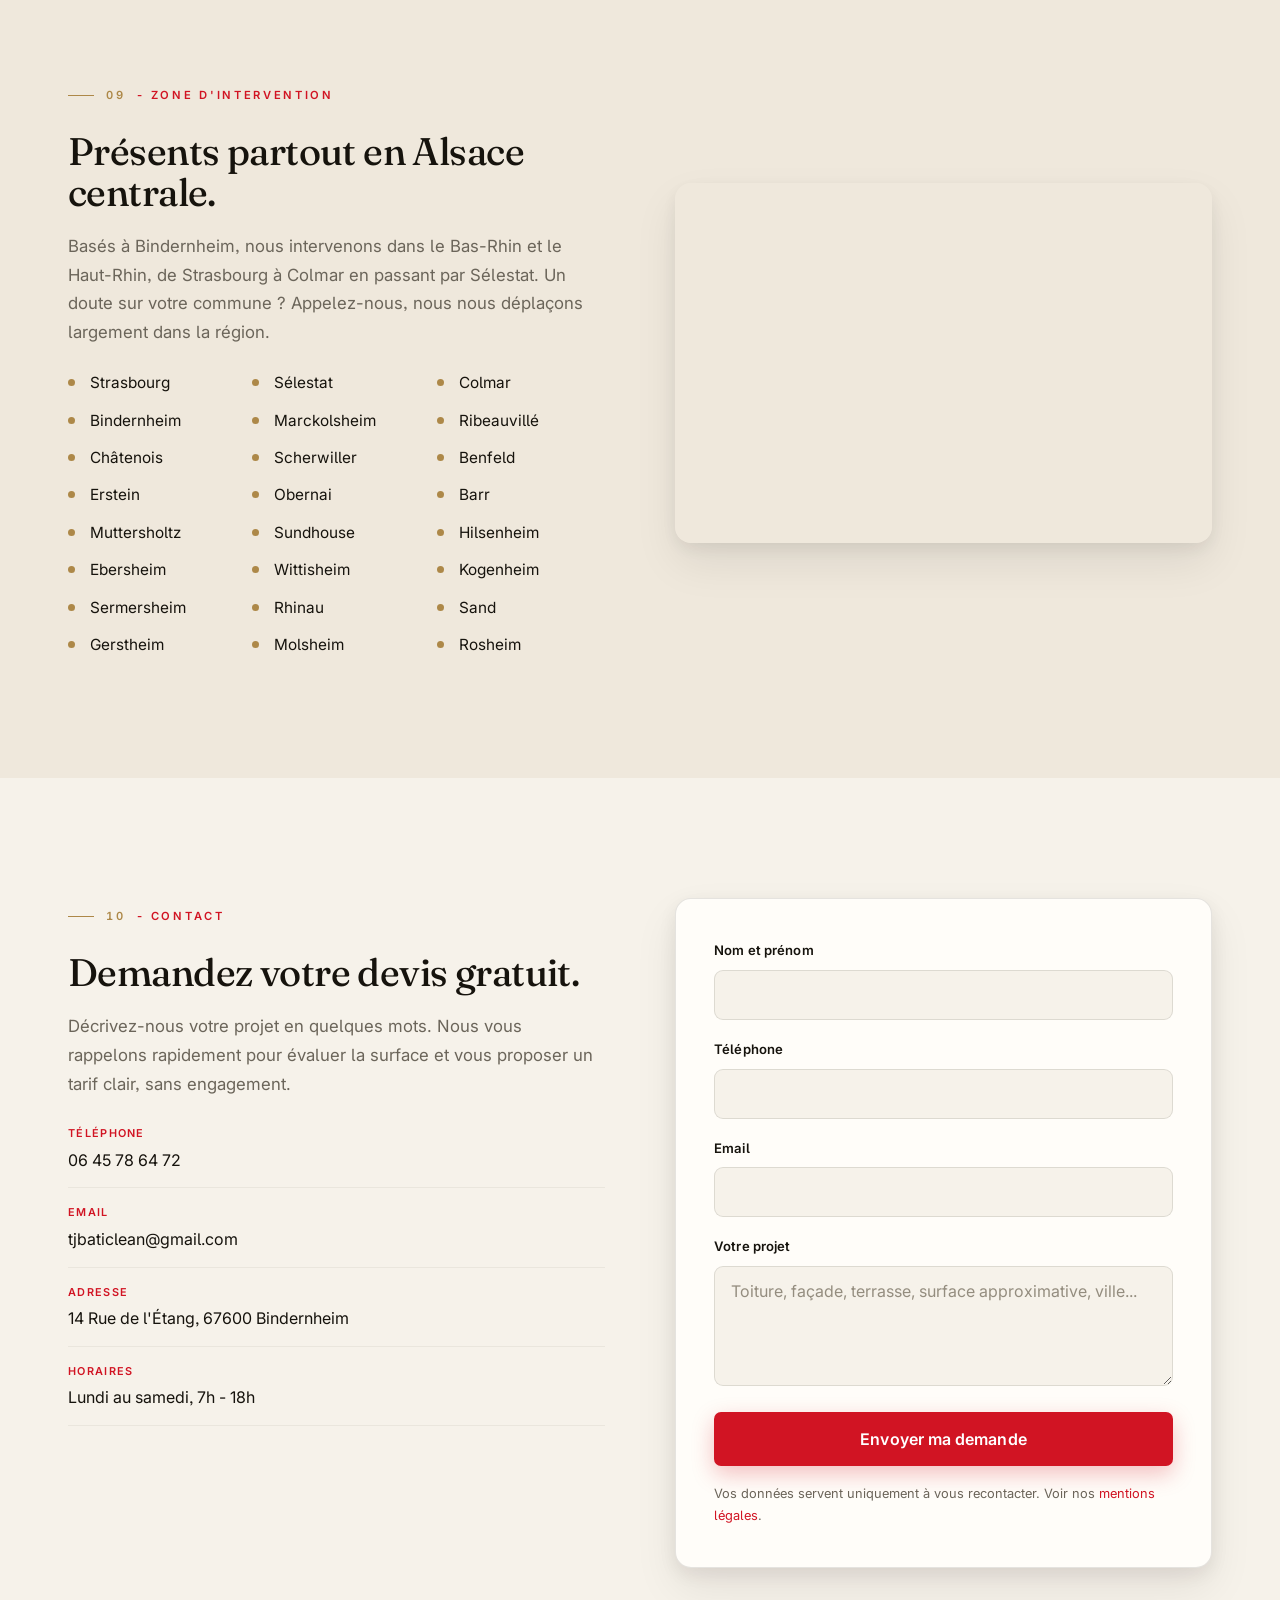
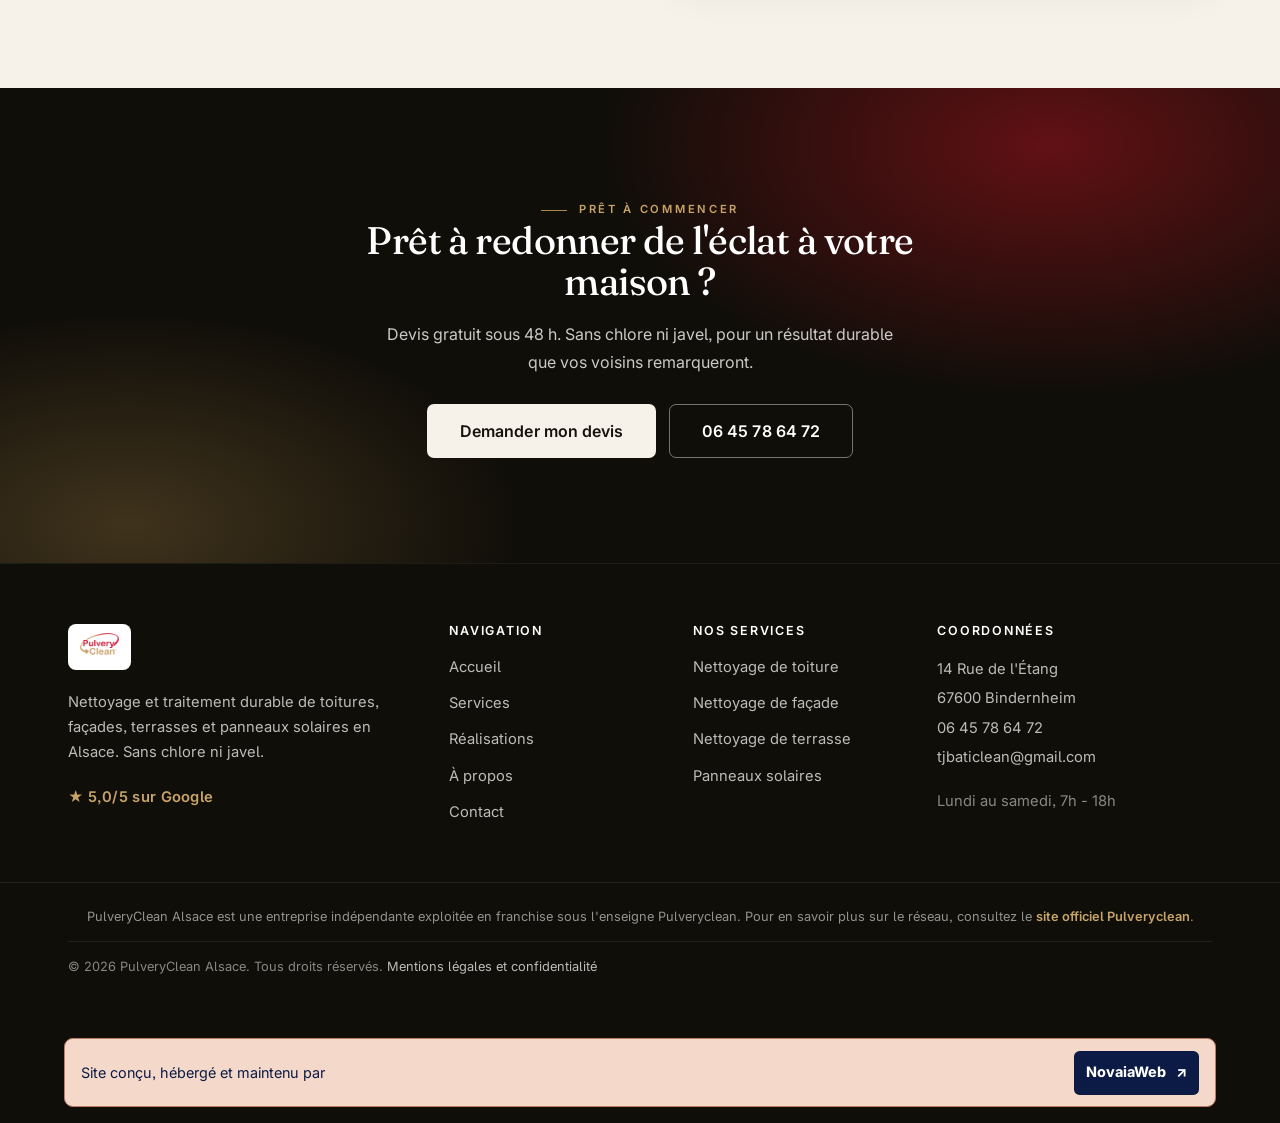
==== commit 257afeac: "Make the NovaiaWeb footer credit a visible link" ====
--- a/index.html
+++ b/index.html
@@ -120,6 +120,7 @@
   ]
 }
 </script>
+  <link rel="stylesheet" href="/novaiaweb-credit.css">
 </head>
 <body>
 
@@ -780,9 +781,15 @@
     </div>
     <div class="container footer-bottom-inner">
       <p>© 2026 PulveryClean Alsace. Tous droits réservés. <a href="/mentions-legales">Mentions légales et confidentialité</a></p>
-      <p class="footer-credit">Site conçu, hébergé et maintenu par <a href="https://novaiaweb.com" target="_blank" rel="noopener">NovaiaWeb</a></p>
+
     </div>
   </div>
+<div class="novaiaweb-credit">
+  <a href="https://novaiaweb.com/" target="_blank" rel="noopener noreferrer">
+    <span>Site conçu, hébergé et maintenu par</span>
+    <strong>NovaiaWeb <span aria-hidden="true">↗</span></strong>
+  </a>
+</div>
 </footer>
 
 <a href="tel:+33645786472" class="mobile-call" aria-label="Appeler PulveryClean Alsace au 06 45 78 64 72">
--- a/novaiaweb-credit.css
+++ b/novaiaweb-credit.css
@@ -0,0 +1,59 @@
+/* Credit strip at the end of the footer. */
+.novaiaweb-credit {
+  box-sizing: border-box;
+  width: min(72rem, calc(100% - 2rem));
+  margin: 1.25rem auto 0;
+  padding-bottom: 1rem;
+}
+footer .novaiaweb-credit > a {
+  box-sizing: border-box;
+  display: flex;
+  align-items: center;
+  justify-content: space-between;
+  gap: .7rem 1.25rem;
+  flex-wrap: wrap;
+  padding: .7rem 1rem;
+  background: #f4d8c9;
+  border: 1px solid #c07d65;
+  border-radius: .55rem;
+  color: #0b1b46;
+  font-size: .9rem;
+  line-height: 1.5;
+  text-decoration: none;
+}
+footer .novaiaweb-credit strong {
+  display: inline-flex;
+  align-items: center;
+  gap: .6rem;
+  min-height: 44px;
+  padding: .4rem .75rem;
+  border-radius: .35rem;
+  background: #0b1b46;
+  color: #fff;
+  font-size: .9rem;
+  line-height: 1.3;
+  font-weight: 750;
+}
+footer .novaiaweb-credit > a:hover,
+footer .novaiaweb-credit > a:focus-visible {
+  background: #f8e7dc;
+  color: #0b1b46;
+  text-decoration: none;
+}
+footer .novaiaweb-credit > a:focus-visible {
+  outline: 3px solid #ad4b32;
+  outline-offset: 3px;
+}
+footer .novaiaweb-credit > a:hover strong {
+  background: #8b3828;
+}
+@media (max-width: 760px) {
+  body:has(.mobile-call, .mobile-call-btn, .sticky-call, .mobile-cta, .mobile-sticky-session) .novaiaweb-credit {
+    padding-bottom: calc(5rem + env(safe-area-inset-bottom, 0px));
+  }
+}
+@media (forced-colors: active) {
+  footer .novaiaweb-credit strong {
+    border: 1px solid ButtonText;
+  }
+}
